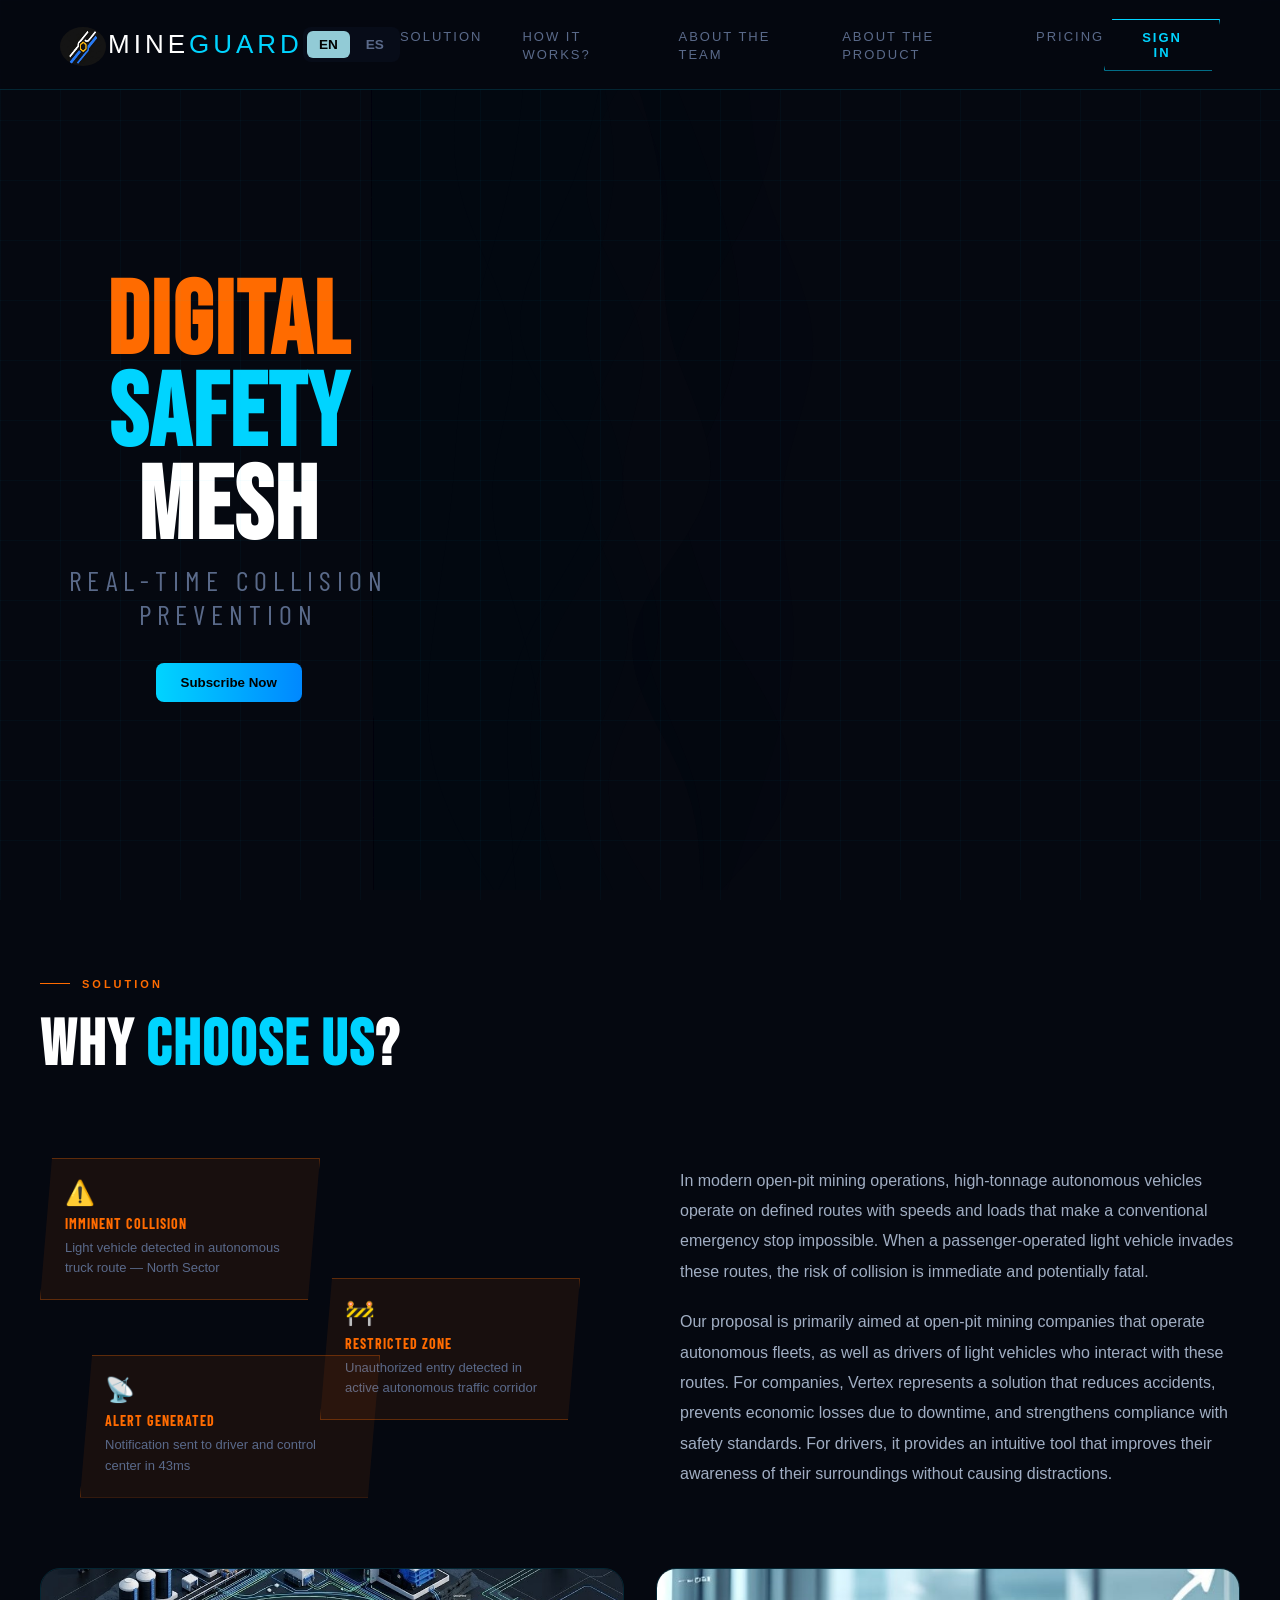
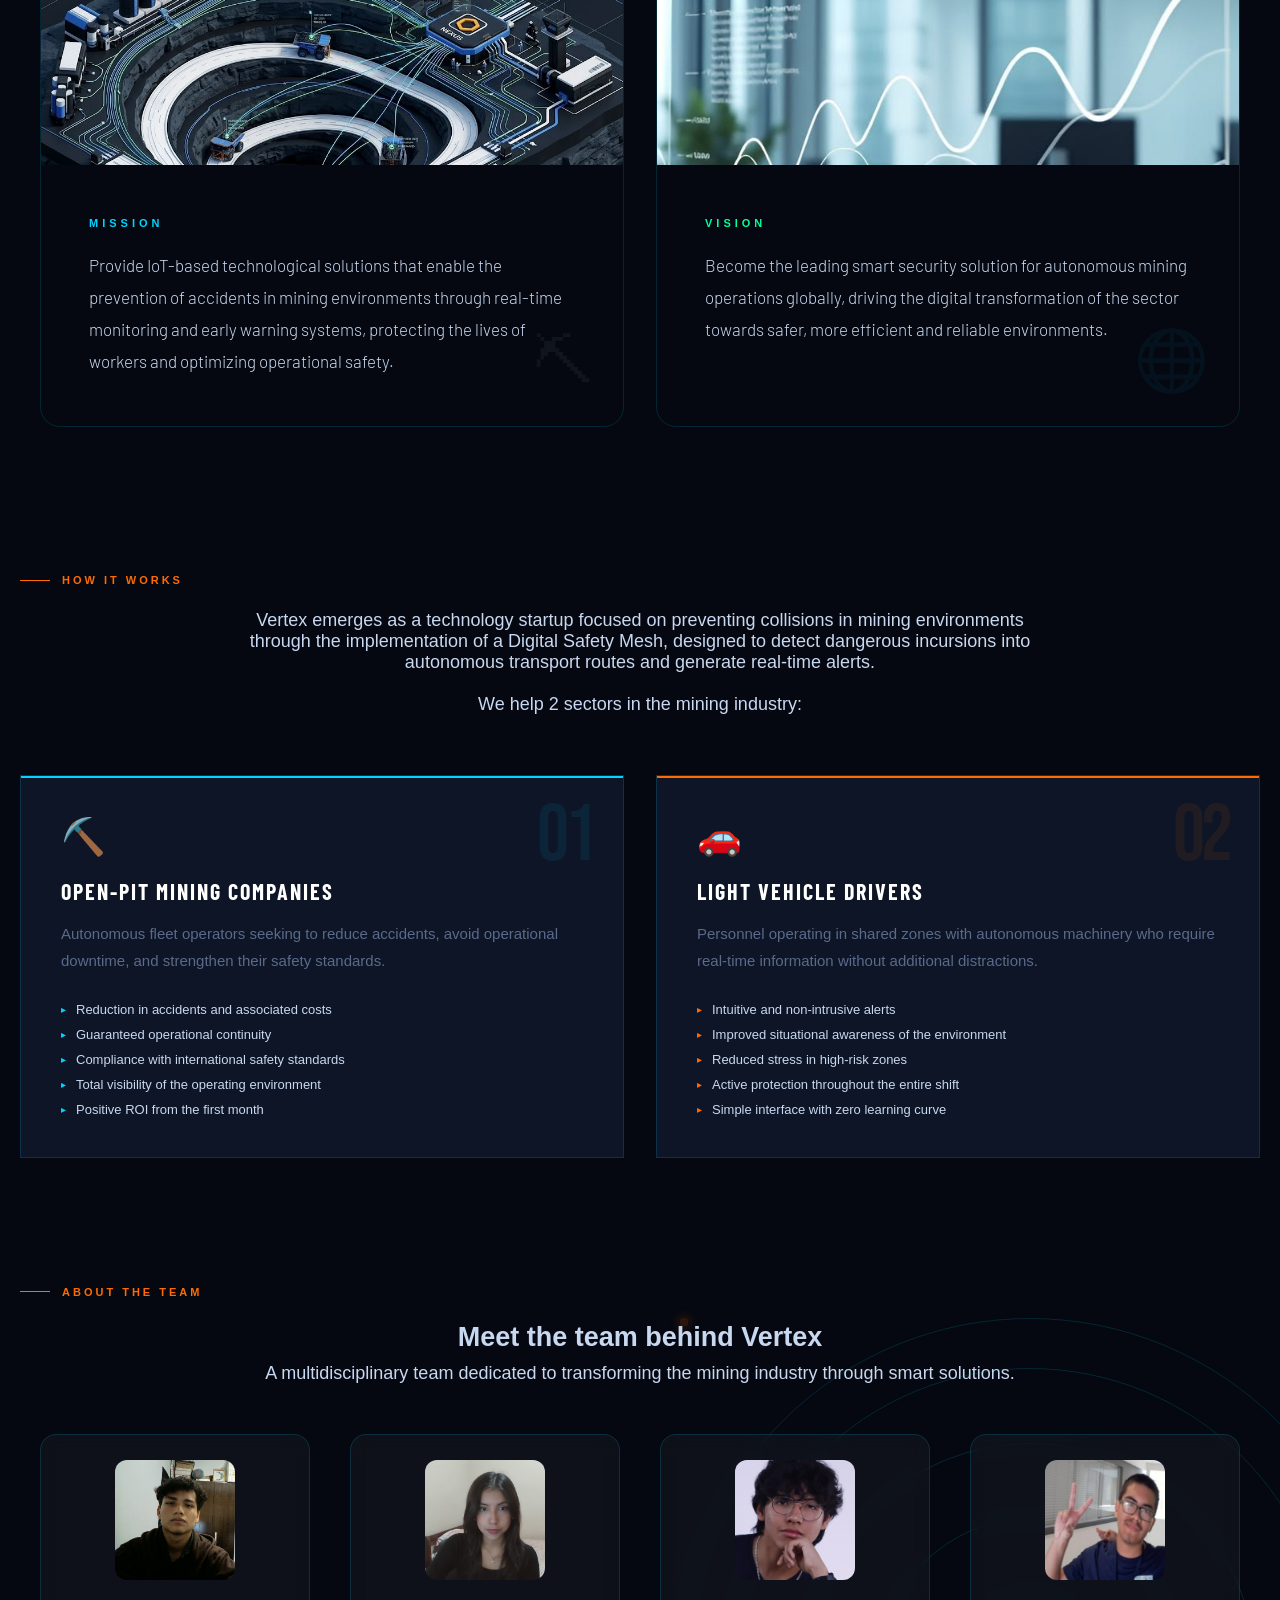
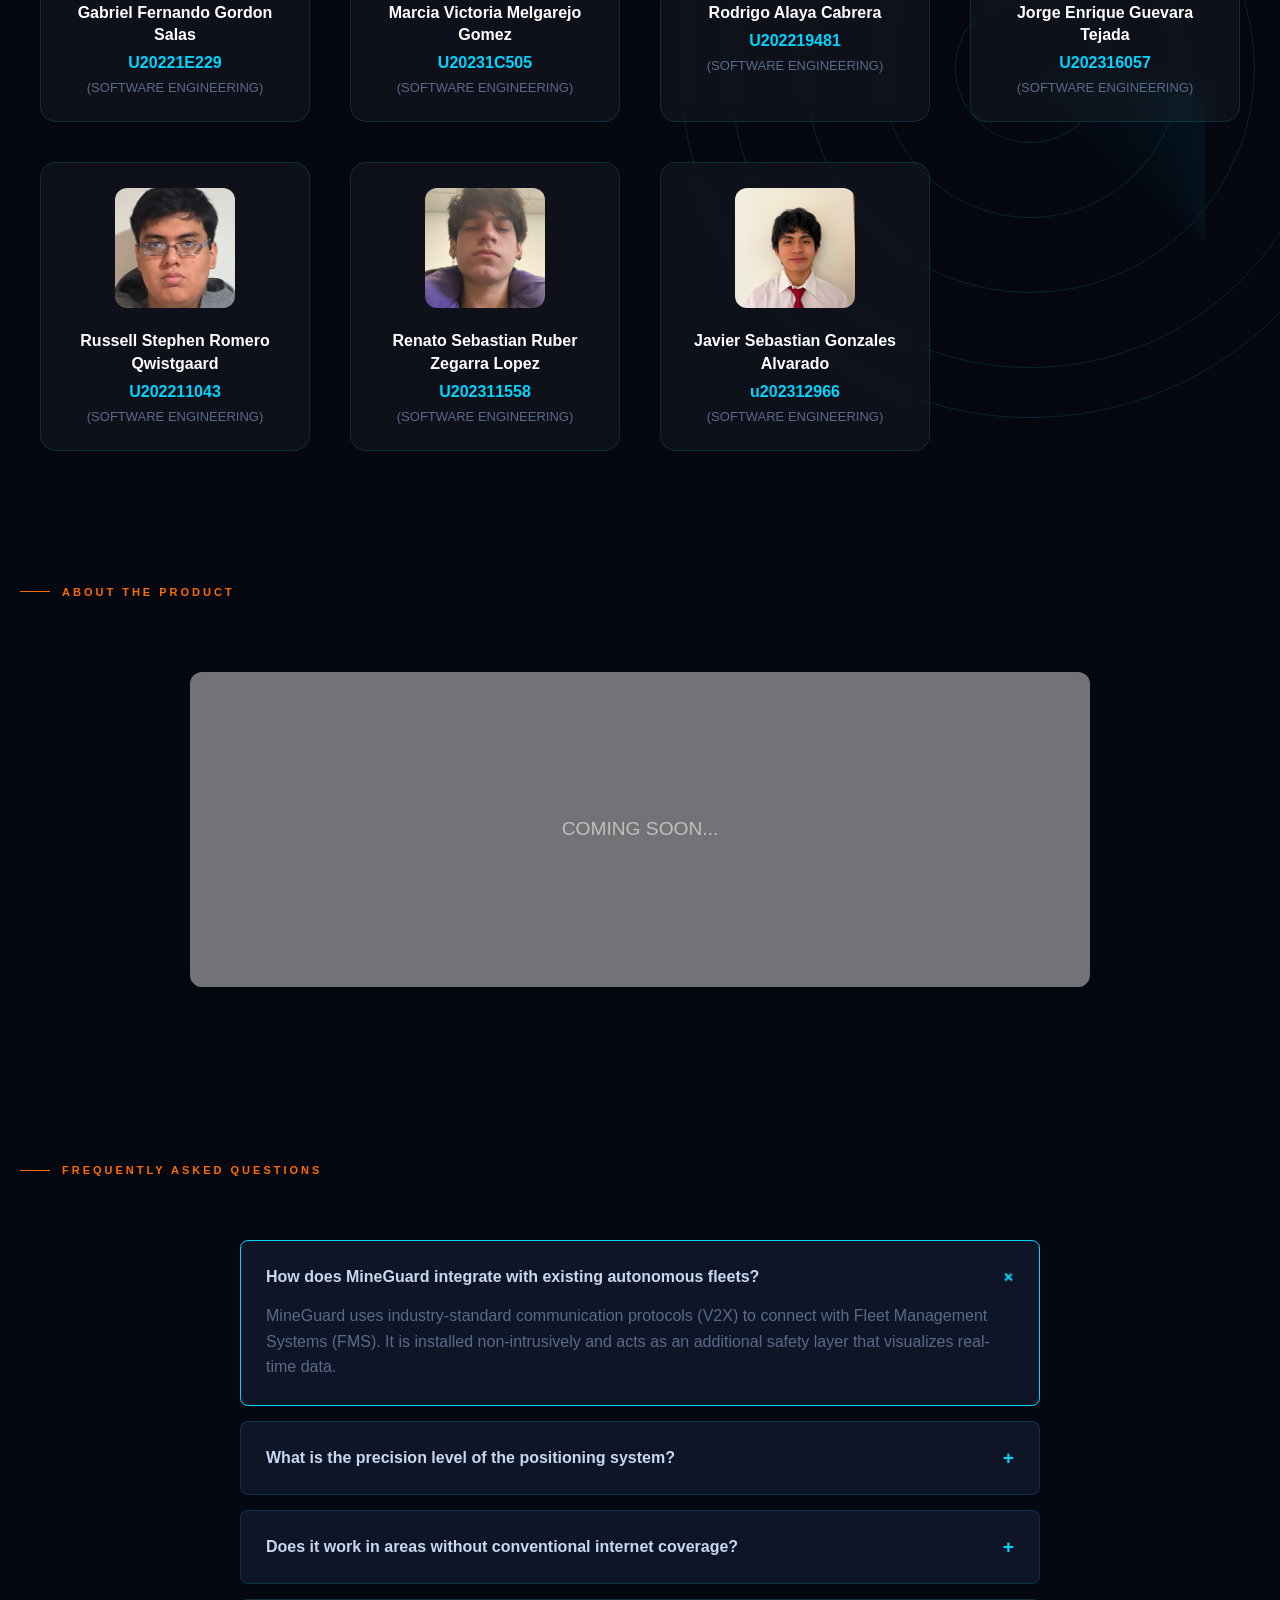
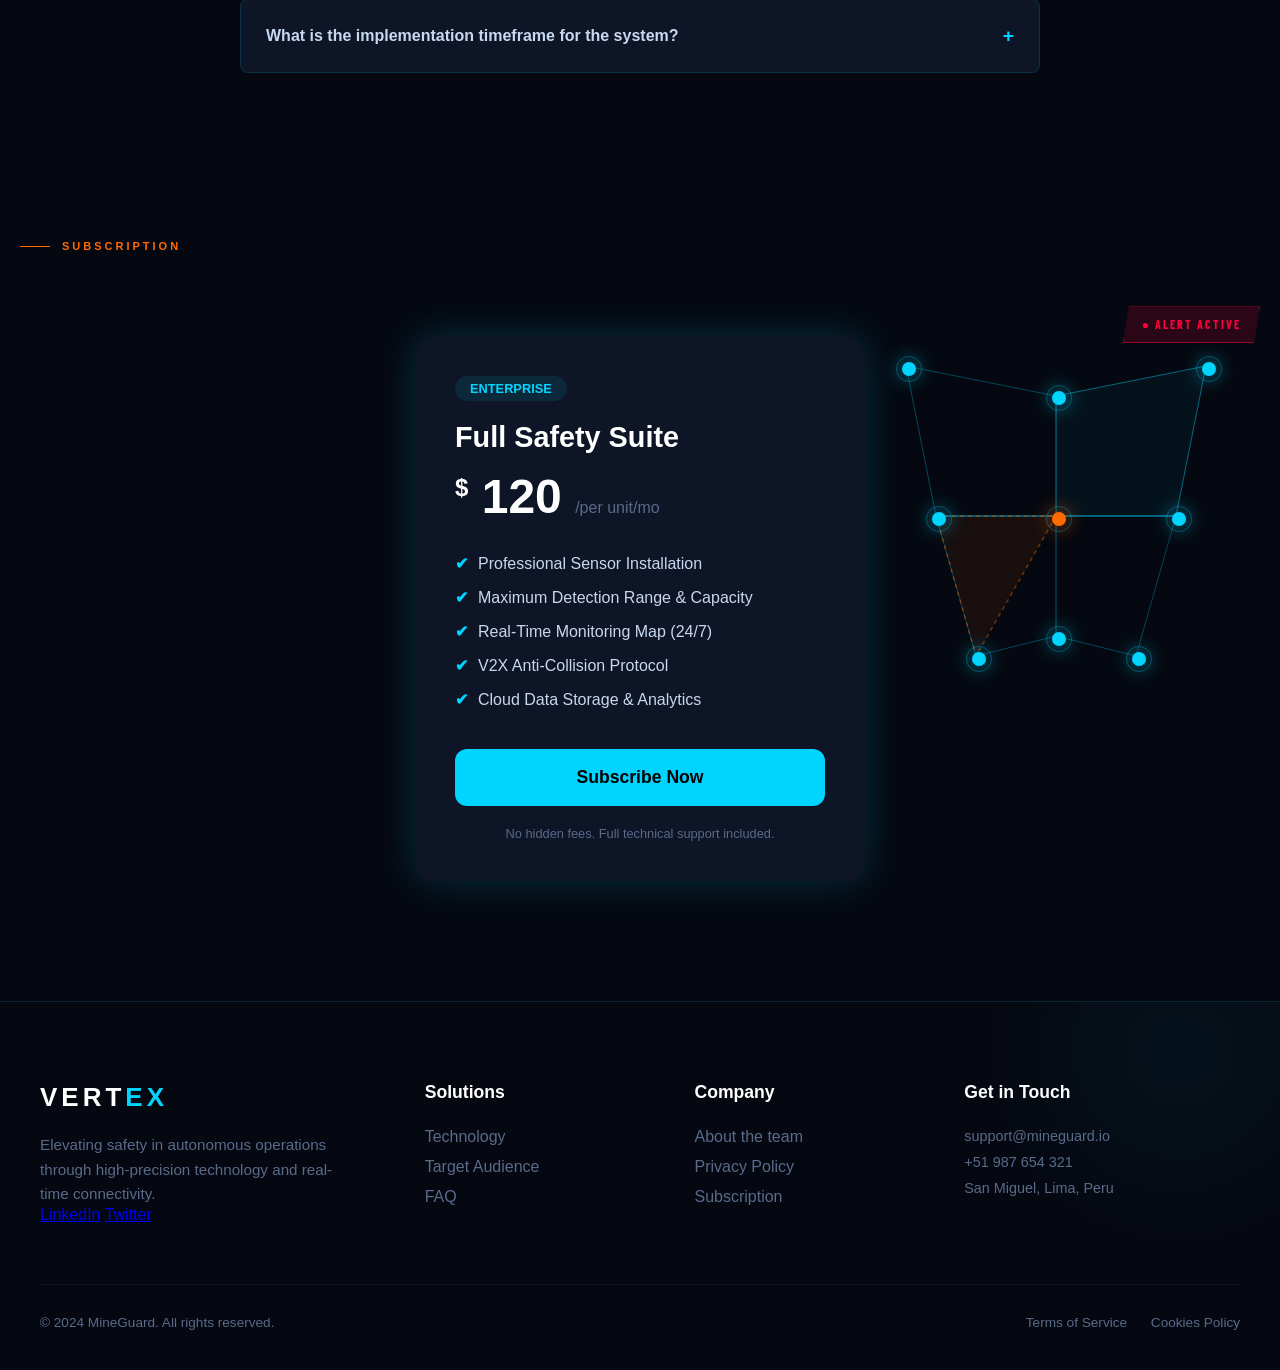
==== index.html @ b5f004c8 "Merge pull request #10 from 1ASI0572-2610-6779-Vertex/feat/responsive Feat/responsive" ====
<!DOCTYPE html>
<html lang="en">
    <head>
        <meta charset="UTF-8">
        <meta http-equiv="X-UA-Compatible" content="IE=edge">
        <meta name="viewport" content="width=device-width, initial-scale=1.0">
        <link rel="stylesheet" href="style.css">
        <link href="https://fonts.googleapis.com/css2?family=Bebas+Neue&family=Barlow:wght@300;400;500;600&family=Barlow+Condensed:wght@400;600;700&display=swap" rel="stylesheet">
        <title>Vertex </title>
        <link rel="icon" href="assets/JtLogoMG.jpeg">
        </head>
    <body>
              <!-- NAV -->
        <nav>
            <div class="nav-logo">
            <div class="logo-mark">
                <img src="assets/JtLogoMG.jpeg" alt="logo-vertex">
            </div>
            <span class="logo-text">MINE<span>GUARD</span></span>
            </div>
            <div class="language-toggle">
            <button data-language="en" class="lang-btn active">EN</button>
            <button data-language="es" class="lang-btn">ES</button>
            </div>
            <ul class="nav-links">
            <li><a href="#solution"        data-section="nav" data-value="solution">SOLUTION</a></li>
            <li><a href="#how-it-works"    data-section="nav" data-value="how-works">HOW IT WORKS?</a></li>
            <li><a href="#about-the-team"  data-section="nav" data-value="team">ABOUT THE TEAM</a></li>
            <li><a href="#about-the-product" data-section="nav" data-value="product">ABOUT THE PRODUCT</a></li>
            <li><a href="#subscription"    data-section="nav" data-value="pricing">Pricing</a></li>
            </ul>
            <button class="nav-cta" data-section="nav" data-value="signin">SIGN IN</button>
        </nav>
        </header>

        <section id="banner">
        <div class="txt-container">
            <h1 class="hero-title">
            <span class="accent2" data-section="banner" data-value="title-line1">DIGITAL</span>
            <span class="accent"  data-section="banner" data-value="title-line2">SAFETY</span><br>
            <span                 data-section="banner" data-value="title-line3">MESH</span><br>
            </h1>
            <p class="hero-subtitle" data-section="banner" data-value="subtitle">Real-time collision prevention</p>
            <button type="submit" class="subscribe-button" data-section="banner" data-value="cta">
            Subscribe Now
            </button>
        </div>
        <div class="svg-container">
            <svg xmlns="http://www.w3.org/2000/svg" width="197" height="389" viewBox="0 0 197 389" fill="none">
            <path d="M166.196 0.0867082C167.29 21.6105 168.384 43.1343 175.254 64.6408C182.124 86.1472 194.769 107.636 195.392 129.162C196.014 150.687 184.613 172.248 182.29 193.782C179.967 215.316 186.721 236.823 186.916 258.35C187.112 279.876 180.753 301.422 173.815 322.97C166.877 344.518 159.364 366.068 151.85 387.618L1.16558 388.071C1.10083 366.544 1.03608 345.017 0.971325 323.49C0.906574 301.963 0.841824 280.436 0.777073 258.91C0.712323 237.383 0.647572 215.856 0.582821 194.329C0.518071 172.802 0.45332 151.275 0.38857 129.748C0.323819 108.221 0.259068 86.6942 0.194318 65.1673C0.129567 43.6404 0.0648167 22.1135 6.61149e-05 0.586607L166.196 0.0867082Z" fill="#050810" fill-opacity="0.19"/>
            <path d="M181.707 0.0400586C180.683 21.5702 179.659 43.1004 170.822 64.6541C161.985 86.2078 145.335 107.785 137.777 129.335C130.219 150.885 131.752 172.407 135.755 193.922C139.759 215.437 146.235 236.945 158.109 258.436C169.983 279.928 187.253 301.403 184.895 322.937C182.536 344.471 160.544 366.064 138.554 387.658L1.16558 388.071C1.10082 366.544 1.03607 345.017 0.971324 323.49C0.906573 301.963 0.841822 280.436 0.777072 258.91C0.712321 237.383 0.647571 215.856 0.58282 194.329C0.51807 172.802 0.453319 151.275 0.388568 129.748C0.323818 108.221 0.259067 86.6943 0.194317 65.1673C0.129566 43.6404 0.0648155 22.1135 6.49248e-05 0.586614L181.707 0.0400586Z" fill="#050810" fill-opacity="0.19"/>
            <path d="M128.525 0.200024C137.339 21.7006 146.153 43.2012 153.094 64.7074C160.036 86.2137 165.107 107.726 162.152 129.261C159.198 150.797 148.224 172.358 137.971 193.916C127.719 215.473 118.193 237.029 120.438 258.55C122.683 280.07 136.703 301.555 142.792 323.064C148.88 344.572 147.041 366.105 145.202 387.638L1.16558 388.071C1.10083 366.544 1.03608 345.017 0.971327 323.49C0.906576 301.963 0.841826 280.436 0.777075 258.91C0.712325 237.383 0.647574 215.856 0.582823 194.329C0.518073 172.802 0.453322 151.275 0.388572 129.748C0.323821 108.221 0.25907 86.6942 0.19432 65.1673C0.129569 43.6404 0.0648187 22.1135 6.81491e-05 0.586612L128.525 0.200024Z" fill="#050810" fill-opacity="0.19"/>
            <path d="M113.013 0.246675C119.916 21.753 126.822 43.2593 128.719 64.7807C130.616 86.3021 127.509 107.839 133.345 129.348C139.181 150.858 153.959 172.34 149.051 193.882C144.143 215.424 119.546 237.025 116.006 258.563C112.466 280.101 129.984 301.575 138.36 323.077C146.736 344.579 145.969 366.108 145.202 387.638L1.16558 388.071C1.10083 366.544 1.03608 345.017 0.971327 323.49C0.906576 301.963 0.841825 280.436 0.777075 258.91C0.712324 237.383 0.647574 215.856 0.582823 194.329C0.518073 172.802 0.453322 151.275 0.388571 129.748C0.323821 108.221 0.25907 86.6942 0.19432 65.1673C0.129569 43.6404 0.0648185 22.1135 6.7889e-05 0.586606L113.013 0.246675Z" fill="#050810" />
            <path d="M119.661 0.22668C106.208 21.7942 92.7536 43.3618 95.4798 64.8807C98.2061 86.3996 117.111 107.87 120.049 129.388C122.988 150.906 109.962 172.473 111.38 193.996C112.798 215.518 128.665 236.998 127.086 258.53C125.506 280.061 106.485 301.646 105.121 323.177C103.756 344.708 120.047 366.186 136.338 387.664L1.16553 388.071C1.10078 366.544 1.03603 345.017 0.97128 323.49C0.906529 301.963 0.841778 280.436 0.777028 258.91C0.712277 237.383 0.647527 215.856 0.582776 194.329C0.518026 172.802 0.453275 151.275 0.388524 129.748C0.323774 108.221 0.259023 86.6942 0.194273 65.1673C0.129522 43.6404 0.0647714 22.1135 2.08675e-05 0.586607L119.661 0.22668Z" fill="#050810" fill-opacity="0.19"/>
            <path d="M104.149 0.273338C116.959 21.7619 129.769 43.2505 130.935 64.7741C132.101 86.2977 121.619 107.856 111.186 129.415C100.752 150.973 90.3615 172.532 93.6524 194.049C96.9434 215.566 113.911 237.042 113.79 258.57C113.669 280.097 96.4542 301.676 94.041 323.21C91.6277 344.745 104.011 366.235 116.395 387.724L1.16558 388.071C1.10083 366.544 1.03608 345.017 0.971331 323.49C0.906581 301.963 0.84183 280.436 0.77708 258.91C0.712329 237.383 0.647578 215.856 0.582828 194.329C0.518077 172.802 0.453327 151.275 0.388576 129.748C0.323826 108.221 0.259075 86.6942 0.194324 65.1673C0.129574 43.6404 0.0648232 22.1135 7.26077e-05 0.586607L104.149 0.273338Z" fill="#050810" fill-opacity="0.19"/>
            <path d="M99.7175 0.286674C104.543 21.7993 109.368 43.3119 106.56 64.8474C103.751 86.383 93.3101 107.941 95.6741 129.461C98.0382 150.981 113.212 172.463 111.38 193.996C109.548 215.528 90.7154 237.112 80.551 258.67C70.3867 280.227 68.8955 301.759 71.8815 323.277C74.8675 344.795 82.3354 366.3 89.8033 387.804L1.1656 388.071C1.10085 366.544 1.0361 345.017 0.971347 323.49C0.906596 301.963 0.841846 280.436 0.777095 258.91C0.712345 237.383 0.647594 215.856 0.582843 194.329C0.518093 172.802 0.453342 151.275 0.388592 129.748C0.323841 108.221 0.259091 86.6942 0.19434 65.1673C0.129589 43.6404 0.0648388 22.1135 8.82065e-05 0.586613L99.7175 0.286674Z" fill="#050810" fill-opacity="0.19"/>
            <path d="M104.149 0.273338C100.135 21.8125 96.1204 43.3517 86.6161 64.9074C77.1118 86.4631 62.1201 108.035 66.8669 129.548C71.6137 151.061 96.0991 172.514 98.0843 194.036C100.07 215.557 79.5547 237.145 69.4713 258.703C59.388 280.26 59.7363 301.786 60.8018 323.31C61.8673 344.834 63.6476 366.356 65.428 387.878L1.16559 388.071C1.10084 366.544 1.03609 345.017 0.971341 323.49C0.90659 301.963 0.84184 280.436 0.777089 258.91C0.712338 237.383 0.647588 215.856 0.582837 194.329C0.518087 172.802 0.453336 151.275 0.388586 129.748C0.323835 108.221 0.259084 86.6942 0.194334 65.1673C0.129583 43.6404 0.0648326 22.1135 8.20413e-05 0.586608L104.149 0.273338Z" fill="#050810" fill-opacity="0.19"/>
            <path d="M39.887 0.466633C37.0901 22.0021 34.2955 43.5377 40.0812 65.0474C45.8669 86.5571 60.2376 108.041 62.4349 129.561C64.6322 151.082 54.6609 172.639 53.7654 194.169C52.8699 215.699 61.0503 237.201 67.2553 258.71C73.4604 280.218 77.6854 301.732 74.0974 323.27C70.5094 344.808 59.1037 366.37 47.7003 387.931L1.16553 388.071C1.10078 366.544 1.03602 345.017 0.971274 323.49C0.906524 301.963 0.841773 280.436 0.777023 258.91C0.712272 237.383 0.647521 215.856 0.582771 194.329C0.51802 172.802 0.45327 151.275 0.388519 129.748C0.323769 108.221 0.259018 86.6942 0.194267 65.1673C0.129517 43.6404 0.0647662 22.1135 1.5603e-05 0.586609L39.887 0.466633Z" fill="#050810" fill-opacity="0.19"/>
            <path d="M68.6943 0.37999C66.8791 21.9126 65.0663 43.4451 60.0248 64.9874C54.9834 86.5296 46.7157 108.082 42.4915 129.621C38.2673 151.161 38.0914 172.689 36.0379 194.222C33.9844 215.755 30.0581 237.294 27.3684 258.83C24.6787 280.365 23.228 301.896 29.7786 323.404C36.3292 344.911 50.8786 366.394 65.428 387.878L1.1656 388.071C1.10085 366.544 1.0361 345.017 0.971349 323.49C0.906598 301.963 0.841847 280.436 0.777097 258.91C0.712346 237.383 0.647596 215.856 0.582845 194.329C0.518095 172.802 0.453344 151.275 0.388593 129.748C0.323843 108.221 0.259092 86.6943 0.194342 65.1673C0.129591 43.6404 0.0648404 22.1135 8.98664e-05 0.586614L68.6943 0.37999Z" fill="#050810" fill-opacity="0.19"/>
            </svg>
        </div>
        <div class="video-container">
            <video autoplay muted loop>
            <source src="assets/truck.mp4" type="video/mp4">
            Your browser does not support the video tag.
            </video>
        </div>
        </section>
              <section id="solution">

                  <div class="section-tag" data-section="solution" data-value="tag">Solution</div>
                  <h2 class="section-title" data-section="solution" data-value="heading">WHY <span class="accent">CHOOSE US</span>?</h2>

                  <div class="problem-grid">
                      <div class="problem-visual fade-up">
                          <div class="warning-box">
                              <div class="warning-icon">⚠️</div>
                              <div class="warning-title" data-section="solution" data-value="warning1-title">Imminent Collision</div>
                              <div class="warning-text"  data-section="solution" data-value="warning1-text">Light vehicle detected in autonomous truck route — North Sector</div>
                          </div>
                          <div class="warning-box">
                              <div class="warning-icon">🚧</div>
                              <div class="warning-title" data-section="solution" data-value="warning2-title">Restricted Zone</div>
                              <div class="warning-text"  data-section="solution" data-value="warning2-text">Unauthorized entry detected in active autonomous traffic corridor</div>
                          </div>
                          <div class="warning-box">
                              <div class="warning-icon">📡</div>
                              <div class="warning-title" data-section="solution" data-value="warning3-title">Alert Generated</div>
                              <div class="warning-text"  data-section="solution" data-value="warning3-text">Notification sent to driver and control center in 43ms</div>
                          </div>
                      </div>

                      <div class="problem-content fade-up">
                          <p data-section="solution" data-value="body1">In modern open-pit mining operations, high-tonnage autonomous vehicles operate on defined routes with speeds and loads that make a conventional emergency stop impossible. When a passenger-operated light vehicle invades these routes, the risk of collision is immediate and potentially fatal.</p>
                          <p data-section="solution" data-value="body2">Our proposal is primarily aimed at open-pit mining companies that operate autonomous fleets, as well as drivers of light vehicles who interact with these routes. For companies, Vertex represents a solution that reduces accidents, prevents economic losses due to downtime, and strengthens compliance with safety standards. For drivers, it provides an intuitive tool that improves their awareness of their surroundings without causing distractions.</p>
                      </div>
                  </div>

                  <div class="mv-grid">
                      <div class="mv-card mission fade-up">
                          <div class="img-container">
                              <img src="assets/mission.jpeg" alt="mission">
                          </div>
                          <div class="mv-content">
                              <div class="mv-label" data-section="solution" data-value="mission-label">Mission</div>
                              <p class="mv-text"  data-section="solution" data-value="mission-text">Provide IoT-based technological solutions that enable the prevention of accidents in mining environments through real-time monitoring and early warning systems, protecting the lives of workers and optimizing operational safety.</p>
                              <div class="mv-icon">⛏</div>
                          </div>
                      </div>
                      <div class="mv-card vision fade-up">
                          <div class="img-container">
                              <img src="assets/vision.jpeg" alt="vision">
                          </div>
                          <div class="mv-content">
                              <div class="mv-label" data-section="solution" data-value="vision-label">Vision</div>
                              <p class="mv-text"  data-section="solution" data-value="vision-text">Become the leading smart security solution for autonomous mining operations globally, driving the digital transformation of the sector towards safer, more efficient and reliable environments.</p>
                              <div class="mv-icon">🌐</div>
                          </div>
                      </div>
                  </div>

              </section>
              <section id="how-it-works">
                <div class="section-tag" data-section="how-it-works" data-value="tag">How it works</div>

                <div class="txt-container">
                    <p data-section="how-it-works" data-value="body1">Vertex emerges as a technology startup focused on preventing collisions in mining environments through the implementation of a Digital Safety Mesh, designed to detect dangerous incursions into autonomous transport routes and generate real-time alerts.</p>
                    <p><br><span data-section="how-it-works" data-value="body2">We help 2 sectors in the mining industry:</span></p>
                </div>

                <div class="targets-grid">
                    <div class="target-card mining fade-up">
                    <div class="target-number" data-section="how-it-works" data-value="card1-number">01</div>
                    <div class="target-icon">⛏️</div>
                    <div class="target-title" data-section="how-it-works" data-value="card1-title">Open-Pit Mining Companies</div>
                    <p class="target-desc"    data-section="how-it-works" data-value="card1-desc">Autonomous fleet operators seeking to reduce accidents, avoid operational downtime, and strengthen their safety standards.</p>
                    <ul class="target-benefits">
                        <li data-section="how-it-works" data-value="card1-benefit1">Reduction in accidents and associated costs</li>
                        <li data-section="how-it-works" data-value="card1-benefit2">Guaranteed operational continuity</li>
                        <li data-section="how-it-works" data-value="card1-benefit3">Compliance with international safety standards</li>
                        <li data-section="how-it-works" data-value="card1-benefit4">Total visibility of the operating environment</li>
                        <li data-section="how-it-works" data-value="card1-benefit5">Positive ROI from the first month</li>
                    </ul>
                    </div>

                    <div class="target-card drivers fade-up">
                    <div class="target-number" data-section="how-it-works" data-value="card2-number">02</div>
                    <div class="target-icon">🚗</div>
                    <div class="target-title" data-section="how-it-works" data-value="card2-title">Light Vehicle Drivers</div>
                    <p class="target-desc"    data-section="how-it-works" data-value="card2-desc">Personnel operating in shared zones with autonomous machinery who require real-time information without additional distractions.</p>
                    <ul class="target-benefits">
                        <li data-section="how-it-works" data-value="card2-benefit1">Intuitive and non-intrusive alerts</li>
                        <li data-section="how-it-works" data-value="card2-benefit2">Improved situational awareness of the environment</li>
                        <li data-section="how-it-works" data-value="card2-benefit3">Reduced stress in high-risk zones</li>
                        <li data-section="how-it-works" data-value="card2-benefit4">Active protection throughout the entire shift</li>
                        <li data-section="how-it-works" data-value="card2-benefit5">Simple interface with zero learning curve</li>
                    </ul>
                    </div>
                </div>         
                </section>

        <section id="about-the-team">
            <div class="section-tag" data-section="team" data-value="tag">About the team</div>
            <div class="hero-bg">
                <div class="radar">
                    <div class="radar-circle"></div>
                    <div class="radar-circle"></div>
                    <div class="radar-circle"></div>
                    <div class="radar-circle"></div>
                    <div class="radar-circle"></div>
                    <div class="radar-sweep"></div>
                    <div class="radar-dot"></div>
                    <div class="radar-dot"></div>
                    <div class="radar-dot"></div>
                </div>
            </div>
            <div class="txt-container">
                <h1 data-section="team" data-value="heading">Meet the team behind Vertex</h1>
                <p  data-section="team" data-value="subheading">A multidisciplinary team dedicated to transforming the mining industry through smart solutions.</p>
            </div>
            <div class="team-container">
              <div class="team-card">
                <img src="assets/img/team/foto-gabriel.png" alt="Gabriel">
                <h3>Gabriel Fernando Gordon Salas</h3>
                <p>U20221E229</p>
                <span data-section="team" data-value="career">(SOFTWARE ENGINEERING)</span>
              </div>

              <div class="team-card">
                <img src="assets/img/team/FotoMelgarejo.png" alt="Marcia">
                <h3>Marcia Victoria Melgarejo Gomez</h3>
                <p>U20231C505</p>
                <span data-section="team" data-value="career">(SOFTWARE ENGINEERING)</span>
              </div>

              <div class="team-card">
                <img src="assets/img/team/fotoAlaya.JPG" alt="Rodrigo">
                <h3>Rodrigo Alaya Cabrera</h3>
                <p>U202219481</p>
                <span data-section="team" data-value="career">(SOFTWARE ENGINEERING)</span>
              </div>

              <div class="team-card">
                <img src="assets/img/team/foto_guevara.png" alt="Jorge">
                <h3>Jorge Enrique Guevara Tejada</h3>
                <p>U202316057</p>
                <span data-section="team" data-value="career">(SOFTWARE ENGINEERING)</span>
              </div>

              <div class="team-card">
                <img src="assets/img/team/FotoRomero.png" alt="Russell">
                <h3>Russell Stephen Romero Qwistgaard</h3>
                <p>U202211043</p>
                <span data-section="team" data-value="career">(SOFTWARE ENGINEERING)</span>
              </div>

              <div class="team-card">
                <img src="assets/img/team/renato_zegarra.png" alt="Renato">
                <h3>Renato Sebastian Ruber Zegarra Lopez</h3>
                <p>U202311558</p>
                <span data-section="team" data-value="career">(SOFTWARE ENGINEERING)</span>
              </div>

              <div class="team-card">
                <img src="assets/img/team/fotoGonzales.jpeg" alt="Javier">
                <h3>Javier Sebastian Gonzales Alvarado</h3>
                <p>u202312966</p>
                <span data-section="team" data-value="career">(SOFTWARE ENGINEERING)</span>
              </div>

            </div>
        </section>

        <section id="about-the-product">
            <div class="section-tag" data-section="product" data-value="tag">About the product</div>
            <div class="video-container">
                <div class="video-placeholder">
                    <p data-section="product" data-value="placeholder">COMING SOON...</p>
                </div>
            </div>
        </section>
<section id="faq">
      <div class="section-tag" data-section="faq" data-value="tag">Frequently Asked Questions</div>
      <div class="faq-container">
        <details class="faq-item" open>
          <summary class="faq-question">
            <span data-section="faq" data-value="q1">How does MineGuard integrate with existing autonomous fleets?</span>
            <span class="faq-icon">+</span>
          </summary>
          <div class="faq-answer">
            <p data-section="faq" data-value="a1">MineGuard uses industry-standard communication protocols (V2X) to connect with Fleet Management Systems (FMS). It is installed non-intrusively and acts as an additional safety layer that visualizes real-time data.</p>
          </div>
        </details>

        <details class="faq-item">
          <summary class="faq-question">
            <span data-section="faq" data-value="q2">What is the precision level of the positioning system?</span>
            <span class="faq-icon">+</span>
          </summary>
          <div class="faq-answer">
            <p data-section="faq" data-value="a2">We utilize high-precision GNSS technology with RTK corrections, allowing for centimeter-level accuracy. This is crucial for safe interaction between light vehicles and mining giants.</p>
          </div>
        </details>

        <details class="faq-item">
          <summary class="faq-question">
            <span data-section="faq" data-value="q3">Does it work in areas without conventional internet coverage?</span>
            <span class="faq-icon">+</span>
          </summary>
          <div class="faq-answer">
            <p data-section="faq" data-value="a3">Yes. MineGuard is designed to operate on private LTE/5G mining networks and can work in local mode (Mesh Network) to ensure that critical proximity alerts are issued even without a central server connection.</p>
          </div>
        </details>

        <details class="faq-item">
          <summary class="faq-question">
            <span data-section="faq" data-value="q4">What is the implementation timeframe for the system?</span>
            <span class="faq-icon">+</span>
          </summary>
          <div class="faq-answer">
            <p data-section="faq" data-value="a4">A standard implementation for a fleet of 20 light vehicles takes approximately 2 weeks, including digital environment calibration and personnel training.</p>
          </div>
        </details>
      </div>
    </section>

        <section id="subscription">
      <div class="section-tag" data-section="subscription" data-value="tag">Subscription</div>
      
      <div>
        <div class="mesh-visual fade-up">
          <div class="alert-badge" data-section="subscription" data-value="alert">
            ● Alert active
          </div>
          <div class="mesh-container">
            <svg class="mesh-svg" viewBox="0 0 400 400">
              <line x1="50" y1="50" x2="200" y2="80" stroke="rgba(0,212,255,0.3)" stroke-width="1"/>
              <line x1="200" y1="80" x2="350" y2="50" stroke="rgba(0,212,255,0.3)" stroke-width="1"/>
              <line x1="50" y1="50" x2="80" y2="200" stroke="rgba(0,212,255,0.3)" stroke-width="1"/>
              <line x1="80" y1="200" x2="200" y2="200" stroke="rgba(0,212,255,0.5)" stroke-width="1.5"/>
              <line x1="200" y1="200" x2="320" y2="200" stroke="rgba(0,212,255,0.5)" stroke-width="1.5"/>
              <line x1="320" y1="200" x2="350" y2="50" stroke="rgba(0,212,255,0.3)" stroke-width="1"/>
              <line x1="200" y1="80" x2="200" y2="200" stroke="rgba(0,212,255,0.4)" stroke-width="1"/>
              <line x1="80" y1="200" x2="120" y2="340" stroke="rgba(0,212,255,0.3)" stroke-width="1"/>
              <line x1="120" y1="340" x2="200" y2="320" stroke="rgba(0,212,255,0.3)" stroke-width="1"/>
              <line x1="200" y1="320" x2="280" y2="340" stroke="rgba(0,212,255,0.3)" stroke-width="1"/>
              <line x1="280" y1="340" x2="320" y2="200" stroke="rgba(0,212,255,0.3)" stroke-width="1"/>
              <line x1="200" y1="200" x2="200" y2="320" stroke="rgba(0,212,255,0.4)" stroke-width="1"/>
              <polygon points="200,80 350,50 320,200 200,200" fill="rgba(0,212,255,0.05)" stroke="rgba(0,212,255,0.2)" stroke-width="1"/>
              <polygon points="80,200 200,200 120,340" fill="rgba(255,107,0,0.08)" stroke="rgba(255,107,0,0.4)" stroke-width="1.5" stroke-dasharray="4,4"/>
            </svg>
            <div class="mesh-node" style="top:46px;left:46px"></div>
            <div class="mesh-node" style="top:75px;left:196px"></div>
            <div class="mesh-node" style="top:46px;left:346px"></div>
            <div class="mesh-node" style="top:196px;left:76px"></div>
            <div class="mesh-node" style="top:196px;left:196px;background:var(--accent2);box-shadow:0 0 20px var(--accent2)"></div>
            <div class="mesh-node" style="top:196px;left:316px"></div>
            <div class="mesh-node" style="top:336px;left:116px"></div>
            <div class="mesh-node" style="top:316px;left:196px"></div>
            <div class="mesh-node" style="top:336px;left:276px"></div>
          </div>
        </div>
      </div>

      <div class="pricing-container">
        <div class="pricing-card premium fade-up">
          <div class="card-header">
            <div class="plan-tag"  data-section="subscription" data-value="plan-tag">Enterprise</div>
            <h3 class="plan-name" data-section="subscription" data-value="plan-name">Full Safety Suite</h3>
            <div class="plan-price">
              <span class="currency" data-section="subscription" data-value="currency">$</span>
              <span class="amount"   data-section="subscription" data-value="amount">120</span>
              <span class="period"   data-section="subscription" data-value="period">/per unit/mo</span>
            </div>
          </div>

          <ul class="plan-features">
            <li><span class="feature-icon">✔</span> <span data-section="subscription" data-value="feature1">Professional Sensor Installation</span></li>
            <li><span class="feature-icon">✔</span> <span data-section="subscription" data-value="feature2">Maximum Detection Range & Capacity</span></li>
            <li><span class="feature-icon">✔</span> <span data-section="subscription" data-value="feature3">Real-Time Monitoring Map (24/7)</span></li>
            <li><span class="feature-icon">✔</span> <span data-section="subscription" data-value="feature4">V2X Anti-Collision Protocol</span></li>
            <li><span class="feature-icon">✔</span> <span data-section="subscription" data-value="feature5">Cloud Data Storage & Analytics</span></li>
          </ul>

          <button class="subscribe-button-card" data-section="subscription" data-value="cta">
            Subscribe Now
          </button>
          
          <p class="card-footer" data-section="subscription" data-value="footer-note">No hidden fees. Full technical support included.</p>
        </div>
      </div>
    </section>
        <footer class="footer">
      <div class="footer-container">
        <div class="footer-grid">
          <div class="footer-col branding">
            <div class="footer-logo">
              <span class="logo-text">VERT<span class="accent">EX</span></span>
            </div>
            <p class="footer-tagline" data-section="footer" data-value="tagline">
              Elevating safety in autonomous operations through high-precision technology and real-time connectivity.
            </p>
            <div class="social-links">
              <a href="#" class="social-icon">LinkedIn</a>
              <a href="#" class="social-icon">Twitter</a>
            </div>
          </div>

          <div class="footer-col">
            <h4 class="footer-title" data-section="footer" data-value="col1-title">Solutions</h4>
            <ul class="footer-links">
              <li><a href="#solution"     data-section="footer" data-value="col1-link1">Technology</a></li>
              <li><a href="#how-it-works" data-section="footer" data-value="col1-link2">Target Audience</a></li>
              <li><a href="#faq"          data-section="footer" data-value="col1-link3">FAQ</a></li>
            </ul>
          </div>

          <div class="footer-col">
            <h4 class="footer-title" data-section="footer" data-value="col2-title">Company</h4>
            <ul class="footer-links">
              <li><a href="#about-the-team" data-section="footer" data-value="col2-link1">About the team</a></li>
              <li><a href="terms.html"      data-section="footer" data-value="col2-link2">Privacy Policy</a></li>
              <li><a href="#subscription"   data-section="footer" data-value="col2-link3">Subscription</a></li>
            </ul>
          </div>

          <div class="footer-col">
            <h4 class="footer-title" data-section="footer" data-value="col3-title">Get in Touch</h4>
            <p class="contact-info">support@mineguard.io</p>
            <p class="contact-info">+51 987 654 321</p>
            <p class="contact-info">San Miguel, Lima, Peru</p>
          </div>
        </div>

        <div class="footer-bottom">
          <p data-section="footer" data-value="copyright">&copy; 2024 MineGuard. All rights reserved.</p>
          <div class="footer-legal">
            <a href="terms.html" data-section="footer" data-value="terms">Terms of Service</a>
            <a href="terms.html" data-section="footer" data-value="cookies">Cookies Policy</a>
          </div>
        </div>
      </div>
    </footer>
        <script type="text/javascript" src="main.js"></script>
    </body>
    
</html>
---- style.css ----
:root{
    --black: rgb(5, 8, 16);
    --dark: rgb(10, 15, 30);
    --darker: rgb(7, 12, 24);
    --panel: rgb(13, 21, 38);
    --accent: rgb(0, 212, 255);
    --accent2: rgb(255, 107, 0);
    --accent3: rgb(0, 255, 157);
    --text: rgb(200, 216, 240);
    --muted: rgb(90, 106, 138);
    --border: rgba(0,212,255,0.15);
    --glow: 0 0 40px rgba(0,212,255,0.2);
}

* { margin: 0; padding: 0; box-sizing: border-box; }

html { scroll-behavior: smooth; }

body {
    background: var(--black);
    color: var(--text);
    font-family: sans-serif;
    font-weight: 300;
    overflow-x: hidden;
}

/* GRID OVERLAY */
body::before {
    content: ' ';
    position: fixed;
    inset: 0;
    background-image:
        linear-gradient(rgba(0,212,255,0.03) 1px, transparent 1px),
        linear-gradient(90deg, rgba(0,212,255,0.03) 1px, transparent 1px);
    background-size: 60px 60px;
    pointer-events: none;
    z-index: 0;
}

/* SCROLLBAR */
::-webkit-scrollbar { width: 4px; }
::-webkit-scrollbar-track { background: var(--black); }
::-webkit-scrollbar-thumb { background: #33313185; border-radius: 2px; }

/* LATENCY TICKER */
.ticker {
    background: rgba(0,212,255,0.05);
    border-bottom: 1px solid var(--border);
    padding: 10px 0;
    overflow: hidden;
    position: relative;
    top: 76px;
}

.ticker-inner {
    display: flex;
    gap: 60px;
    animation: ticker 20s linear infinite;
    white-space: nowrap;
}

.ticker-item {
    font-family: sans-serif;
    font-size: 12px;
    font-weight: 600;
    letter-spacing: 3px;
    text-transform: uppercase;
    color: var(--muted);
    display: flex;
    align-items: center;
    gap: 12px;
}

.ticker-item .dot {
    width: 5px; height: 5px;
    border-radius: 50%;
    background: var(--accent3);
}

@keyframes ticker {
    0% { transform: translateX(0); }
    100% { transform: translateX(-50%); }
}

/* NAV */
nav {
    position: fixed;
    top: 0px; left: 0; right: 0;
    z-index: 100;
    height: 90px;
    display: flex;
    align-items: center;
    justify-content: space-between;
    padding: 20px 60px;
    background: rgba(5,8,16,0.85);
    backdrop-filter: blur(20px);
    border-bottom: 1px solid var(--border);
}

.nav-logo {
    display: flex;
    align-items: center;
    gap: 12px;

    img{
        width: 46px; height: 39px;
        border-radius: 50%;
    }
}

.logo-mark {
    width: 36px; height: 36px;
    position: relative;
}

.logo-mark svg { width: 100%; height: 100%; }

.logo-text {
    font-family: sans-serif;
    font-size: 26px;
    letter-spacing: 4px;
    color: rgb(255, 255, 255);
}

.logo-text span { color: var(--accent); }

.nav-links {
    display: flex;
    gap: 40px;
    list-style: none;
}

.nav-links a {
    text-decoration: none;
    color: var(--muted);
    font-size: 13px;
    font-weight: 500;
    letter-spacing: 2px;
    text-transform: uppercase;
    transition: color 0.3s;
}

.nav-links a:hover { color: var(--accent); }

.nav-cta {
    background: transparent;
    border: 1px solid var(--accent);
    color: var(--accent);
    padding: 10px 28px;
    font-family: sans-serif;
    font-size: 13px;
    font-weight: 600;
    letter-spacing: 2px;
    text-transform: uppercase;
    cursor: pointer;
    transition: all 0.3s;
    clip-path: polygon(8px 0%, 100% 0%, calc(100% - 8px) 100%, 0% 100%);
}

.nav-cta:hover {
    background: var(--accent);
    color: var(--black);
    box-shadow: var(--glow);
}

.language-toggle {
  display: flex;
  background: var(--darker);
  padding: 4px;
  border-radius: 8px;
  width: fit-content;
  gap: 4px;
}

.lang-btn {
  background: transparent;
  border: none;
  color: var(--muted);
  padding: 6px 12px;
  font-size: 0.85rem;
  font-weight: 700;
  cursor: pointer;
  border-radius: 6px;
  transition: all 0.3s ease;
  font-family: inherit;
}

.lang-btn:hover {
  color: #fff;
}

.lang-btn.active {
  background: rgb(146, 203, 214); 
  color: #000;
}













/* BANNER */
#banner {
    display: flex;
    align-items: center;
    justify-content: space-between;
    gap: 40px;
    margin-top: 90px;
    height: calc(100vh - 100px);
    z-index: -1000;
    overflow: hidden;
    position: relative;
    
    .video-container {
        width: 70%;
        height: 100%;
        overflow: hidden;
        position: relative;

        video {
            width: 100%;
            height: 100%;
            object-fit: cover;
            position: fixed;
        }
    }

    .svg-container {
        display: flex;
        height: 100%;
        align-items: center;
        justify-content: center;
        position: absolute;
        top: 0; left:29%;
        z-index: 1000;

        svg{
            width: 100%;
            height: 110%;
        }
    }

    .txt-container{
        padding: 40px;
        width: 40%;
        z-index: 100000;
    }
}



.hero-title {
    font-family: 'Bebas Neue', sans-serif;
    font-size: clamp(60px, 8vw, 110px);
    line-height: 0.9;
    letter-spacing: 2px;
    color: #fff;
    margin-bottom: 8px;
    animation: fadeSlideUp 0.8s ease 0.2s both;
}

.hero-title .accent { color: var(--accent); }
.hero-title .accent2 { color: var(--accent2); }

.hero-subtitle {
    font-family: 'Barlow Condensed', sans-serif;
    font-size: clamp(18px, 2.5vw, 28px);
    font-weight: 400;
    letter-spacing: 6px;
    text-transform: uppercase;
    color: var(--muted);
    margin-bottom: 32px;
    animation: fadeSlideUp 0.8s ease 0.3s both;
}

.subscribe-button {
  background: linear-gradient(90deg, var(--accent), #0088ff);
  color: #000;
  border: none;
  padding: 12px 25px;
  border-radius: 8px;
  font-weight: 700;
  cursor: pointer;
  transition: all 0.3s ease;
  white-space: nowrap;
  z-index: 1000000;
}

.subscribe-button:hover {
  transform: translateY(-2px);
  box-shadow: 0 5px 15px rgba(0, 212, 255, 0.4);
}

#solution{
    width: 100vw;
    padding: 80px 40px;
    background-color: var(--black);
}


.section-tag {
    display: inline-flex;
    align-items: center;
    gap: 12px;
    font-size: 11px;
    font-weight: 600;
    letter-spacing: 3px;
    text-transform: uppercase;
    color: var(--accent2);
    margin-bottom: 24px;
}

.section-tag::before {
    content: '';
    width: 30px; height: 1px;
    background: var(--accent2);
}

.section-title {
    font-family: 'Bebas Neue', sans-serif;
    font-size: clamp(40px, 5vw, 72px);
    line-height: 1;
    color: #fff;
    letter-spacing: 2px;
    margin-bottom: 24px;
}

.section-title .accent { color: var(--accent); }

.problem-grid {
    display: grid;
    grid-template-columns: 1fr 1fr;
    gap: 80px;
    align-items: center;
    margin-top: 60px;
}

.problem-visual {
    position: relative;
    height: 400px;
}

.warning-box {
    position: absolute;
    background: rgba(255,107,0,0.08);
    border: 1px solid rgba(255,107,0,0.3);
    padding: 20px 24px;
    clip-path: polygon(12px 0%, 100% 0%, calc(100% - 12px) 100%, 0% 100%);
}

.warning-box:nth-child(1) {
    top: 20px; left: 0;
    width: 280px;
    animation: floatY 3s ease-in-out infinite;
}

.warning-box:nth-child(2) {
    top: 140px; right: 20px;
    width: 260px;
    animation: floatY 3s ease-in-out infinite 1s;
}

.warning-box:nth-child(3) {
    bottom: 40px; left: 40px;
    width: 300px;
    animation: floatY 3s ease-in-out infinite 2s;
}

@keyframes floatY {
    0%, 100% { transform: translateY(0); }
    50% { transform: translateY(-10px); }
}

.warning-icon {
    font-size: 24px;
    margin-bottom: 8px;
}

.warning-title {
    font-family: 'Barlow Condensed', sans-serif;
    font-size: 14px;
    font-weight: 700;
    letter-spacing: 1px;
    text-transform: uppercase;
    color: var(--accent2);
    margin-bottom: 6px;
}

.warning-text {
    font-size: 13px;
    color: var(--muted);
    line-height: 1.6;
}

.problem-content p {
    font-size: 16px;
    line-height: 1.9;
    color: var(--text);
    opacity: 0.8;
    margin-bottom: 20px;
}

.mv-grid {
    display: grid;
    grid-template-columns: 1fr 1fr;
    gap: 32px;
    margin-top: 30px;
}

.mv-card {
    padding: 48px;
    border-radius: 20px;
    position: relative;
    border: 1px solid var(--border);
    overflow: hidden;

    .img-container{
        position: relative;
        top: -28%;
        left: -10%;
        width: 120%;
        height: 200px;
        overflow: hidden;

        img{
            position: absolute;
            top: -30%;
            width: 100%;
            height: auto;
            border-radius: 12px;
        }
    }

}

.mv-content {
    margin-top: -100px;
}

.mv-label {
    font-size: 11px;
    font-weight: 600;
    letter-spacing: 4px;
    text-transform: uppercase;
    margin-bottom: 20px;
    top: -60%;
}

.mv-card.mission .mv-label { color: var(--accent); }
.mv-card.vision .mv-label { color: var(--accent3); }

.mv-text {
    font-family: 'Barlow', sans-serif;
    font-size: 17px;
    line-height: 1.9;
    color: var(--text);
    font-weight: 300;
}

.mv-icon {
    position: absolute;
    bottom: 30px;
    right: 30px;
    font-size: 60px;
    opacity: 0.06;
}





/*HOW IT WORKS*/

#how-it-works {
    padding: 60px 20px;
    width: 100vw;
    background: var(--black);
}

.txt-container{
    max-width: 800px;
    margin: 0 auto;
    text-align: center;
    font-size: large;
}

.targets-grid {
    display: grid;
    grid-template-columns: 1fr 1fr;
    gap: 32px;
    margin-top: 60px;
}

.target-card {
    background: var(--panel);
    border: 1px solid var(--border);
    padding: 40px;
    position: relative;
    overflow: hidden;
    transition: all 0.4s;
}

.target-card::before {
    content: '';
    position: absolute;
    top: 0; left: 0; right: 0;
    height: 2px;
}

.target-card.mining::before { background: var(--accent); }
.target-card.drivers::before { background: var(--accent2); }

.target-card:hover {
    transform: translateY(-6px);
    box-shadow: 0 20px 60px rgba(0,0,0,0.4);
}

.target-card.mining:hover { border-color: rgba(0,212,255,0.3); }
.target-card.drivers:hover { border-color: rgba(255,107,0,0.3); }

.target-number {
    font-family: 'Bebas Neue', sans-serif;
    font-size: 80px;
    line-height: 1;
    opacity: 0.08;
    position: absolute;
    top: 20px; right: 30px;
    letter-spacing: -4px;
}

.target-card.mining .target-number { color: var(--accent); }
.target-card.drivers .target-number { color: var(--accent2); }

.target-icon { font-size: 36px; margin-bottom: 20px; }

.target-title {
    font-family: 'Barlow Condensed', sans-serif;
    font-size: 22px;
    font-weight: 700;
    letter-spacing: 2px;
    text-transform: uppercase;
    color: #fff;
    margin-bottom: 16px;
}

.target-desc {
    font-size: 15px;
    line-height: 1.8;
    color: var(--muted);
    margin-bottom: 28px;
}

.target-benefits {
    list-style: none;
    display: flex;
    flex-direction: column;
    gap: 10px;
}

.target-benefits li {
    display: flex;
    align-items: center;
    gap: 10px;
    font-size: 13px;
    color: var(--text);
}

.target-benefits li::before {
    content: '▸';
    font-size: 10px;
}

.target-card.mining .target-benefits li::before { color: var(--accent); }
.target-card.drivers .target-benefits li::before { color: var(--accent2); }

#about-the-team {
    position: relative;
    padding: 60px 20px;
    width: 100vw;
    height: 100vh;
    background: var(--black);

    .txt-container{
        width: 100%;
        text-align: center;
        h1{
            margin-bottom: 10px;
        }
    }
}

.img-container {
  max-width: 900px;
  margin: 50px auto;
}

.img-placeholder {
  width: 100%;
  height:315px;
  padding-bottom: 30%; 
  background-color: #2e2c2c;
  position: relative;
  border-radius: 12px;
  box-shadow: 0 4px 10px rgba(0, 0, 0, 0.1);
}

.img-placeholder p {
  position: absolute;
  top: 50%;
  left: 50%;
  transform: translate(-50%, -50%);
  color: #c2bebe;
  font-size: 1.2rem;
  font-weight: 500;
}

.team-container{
    max-width: 1200px;
    margin: 50px auto;
    display: grid;
    grid-template-columns: repeat(auto-fit, minmax(220px, 1fr));
    gap: 40px;
    position: relative;
    z-index: 10;
    justify-content: center;
}

.team-card{
    background: rgba(255,255,255,0.04);
    border: 1px solid var(--border);
    border-radius: 16px;
    padding: 25px 20px;
    text-align: center;
    transition: all 0.3s ease;
    backdrop-filter: blur(10px);
}

.team-card:hover{
    transform: translateY(-8px);
    border-color: var(--accent);
    box-shadow: var(--glow);
}

.team-card img{
    width: 120px;
    height: 120px;
    object-fit: cover;
    border-radius: 12px;
    margin-bottom: 18px;
}

.team-card h3{
    font-size: 16px;
    color: white;
    margin-bottom: 8px;
    line-height: 1.4;
}

.team-card p{
    color: var(--accent);
    font-weight: 700;
    margin-bottom: 6px;
}

.team-card span{
    color: var(--muted);
    font-size: 13px;
}



/*RADAR*/

.radar {
    position: absolute;
    right: -100px;
    top: 50%;
    transform: translateY(-50%);
    width: 700px;
    height: 700px;
    opacity: 0.15;
}

.radar-circle {
    position: absolute;
    border-radius: 50%;
    border: 1px solid var(--accent);
    top: 50%; left: 50%;
    transform: translate(-50%, -50%);
}

.radar-circle:nth-child(1) { width: 150px; height: 150px; }
.radar-circle:nth-child(2) { width: 300px; height: 300px; }
.radar-circle:nth-child(3) { width: 450px; height: 450px; }
.radar-circle:nth-child(4) { width: 600px; height: 600px; }
.radar-circle:nth-child(5) { width: 700px; height: 700px; }

.radar-sweep {
    position: absolute;
    top: 50%; left: 50%;
    width: 350px; height: 350px;
    transform-origin: 0 0;
    animation: sweep 4s linear infinite;
    background: conic-gradient(from 0deg, transparent 300deg, rgba(0,212,255,0.4) 360deg);
    border-radius: 0 100% 100% 0 / 0 50% 50% 0;
}

@keyframes sweep {
    from { transform: rotate(0deg); }
    to { transform: rotate(360deg); }
}

.radar-dot {
    position: absolute;
    width: 8px; height: 8px;
    border-radius: 50%;
    background: var(--accent2);
    box-shadow: 0 0 12px var(--accent2);
    animation: blink 2s ease-in-out infinite;
}

.radar-dot:nth-child(1) { top: 30%; left: 45%; animation-delay: 0.5s; }
.radar-dot:nth-child(2) { top: 55%; left: 65%; animation-delay: 1.2s; }
.radar-dot:nth-child(3) { top: 70%; left: 35%; animation-delay: 0.8s; }

@keyframes blink {
    0%, 100% { opacity: 1; transform: scale(1); }
    50% { opacity: 0.3; transform: scale(0.5); }
}




/*ABOUT THE PRODUCT*/

#about-the-product {
    padding: 60px 20px;
    width: 100vw;
    background: var(--black);
}

.video-container {
  max-width: 900px;
  margin: 50px auto;
}

.video-placeholder {
  width: 100%;
  height:315px;
  padding-bottom: 30%; 
  background-color: #dddddd80;
  position: relative;
  border-radius: 12px;
  box-shadow: 0 4px 10px rgba(0, 0, 0, 0.1);
}

.video-placeholder p {
  position: absolute;
  top: 50%;
  left: 50%;
  transform: translate(-50%, -50%);
  color: #c2bebe;
  font-size: 1.2rem;
  font-weight: 500;
}

/*FAQ*/

#faq {
    padding: 60px 20px;
    width: 100vw;
    background: var(--black);
}

.faq-container {
  max-width: 800px;
  margin: 40px auto;
  display: flex;
  flex-direction: column;
  gap: 15px;
}

.faq-item {
  background: var(--panel); 
  border: 1px solid var(--border);
  border-radius: 8px;
  padding: 10px;
  transition: all 0.3s ease;
}

.faq-item[open] {
  border-color: var(--accent);
}

.faq-question {
  padding: 15px;
  list-style: none;
  cursor: pointer;
  font-weight: bold;
  display: flex;
  justify-content: space-between;
  align-items: center;
  color: var(--text);
}

.faq-question::-webkit-details-marker {
  display: none;
}

.faq-answer {
  padding: 0 15px 15px 15px;
  color: var(--muted);
  line-height: 1.6;
}

.faq-icon {
  color: var(--accent);
  font-size: 1.2rem;
  transition: transform 0.3s ease;
}

.faq-item[open] .faq-icon {
  transform: rotate(45deg);
}

/*Subscription*/
#subscription {
    padding: 60px 20px;
    width: 100vw;
    background: var(--black);
}
    
.pricing-container {
  display: flex;
  justify-content: center;
  padding: 60px 20px;
}

.pricing-card {
  background: var(--panel);
  border-radius: 20px;
  padding: 40px;
  width: 100%;
  max-width: 450px;
  position: relative;
  transition: transform 0.3s ease, border-color 0.3s ease;
  box-shadow: var(--glow); 
}

.plan-tag {
  background: rgba(0, 212, 255, 0.1);
  color: var(--accent);
  display: inline-block;
  padding: 5px 15px;
  border-radius: 50px;
  font-size: 0.8rem;
  font-weight: bold;
  text-transform: uppercase;
  margin-bottom: 20px;
}

.plan-name {
  font-size: 1.8rem;
  color: #fff;
  margin-bottom: 15px;
}

.plan-price {
  font-size: 3rem;
  font-weight: 800;
  color: #fff;
  margin-bottom: 30px;
}

.currency {
  font-size: 1.5rem;
  vertical-align: super;
}

.period {
  font-size: 1rem;
  color: var(--muted);
  font-weight: 400;
}

.plan-features {
  list-style: none;
  padding: 0;
  margin-bottom: 40px;
}

.plan-features li {
  color: var(--text);
  margin-bottom: 15px;
  display: flex;
  align-items: center;
  gap: 10px;
}

.feature-icon {
  color: var(--accent);
  font-weight: bold;
}

.subscribe-button-card {
  width: 100%;
  background: var(--accent);
  color: #000;
  border: none;
  padding: 18px;
  border-radius: 12px;
  font-size: 1.1rem;
  font-weight: 700;
  cursor: pointer;
  transition: all 0.3s ease;
}

.subscribe-button-card:hover {
  background: rgba(0, 213, 255, 0.164);
  color: #fff;
}

.card-footer {
  text-align: center;
  color: var(--muted);
  font-size: 0.8rem;
  margin-top: 20px;
}

/* MESH VISUALIZATION */
.mesh-visual {
    position: absolute;
    height: 480px;
    display: flex;
    width: 35%;
    right: 0;
    align-items: center;
    justify-content: center;
}

.mesh-container {
    position: absolute;
    width: 400px;
    height: 400px;
}

.mesh-node {
    position: absolute;
    width: 14px; height: 14px;
    border-radius: 50%;
    background: var(--accent);
    box-shadow: 0 0 20px var(--accent);
}

.mesh-node::before {
    content: '';
    position: absolute;
    inset: -6px;
    border-radius: 50%;
    border: 1px solid rgba(0,212,255,0.3);
    animation: ripple 2s ease-out infinite;
}

@keyframes ripple {
    0% { transform: scale(1); opacity: 1; }
    100% { transform: scale(2.5); opacity: 0; }
}

.mesh-svg {
    position: absolute;
    inset: 0;
    width: 100%;
    height: 100%;
}

.vehicle-icon {
    position: absolute;
    font-size: 28px;
    animation: moveVehicle 6s linear infinite;
}

@keyframes moveVehicle {
    0% { transform: translate(0,0); }
    25% { transform: translate(60px, 20px); }
    50% { transform: translate(30px, 60px); }
    75% { transform: translate(-20px, 30px); }
    100% { transform: translate(0,0); }
}

.alert-badge {
    position: absolute;
    top: 30px; right: 20px;
    background: rgba(255,0,60,0.15);
    border: 1px solid rgba(255,0,60,0.5);
    padding: 10px 18px;
    display: flex;
    align-items: center;
    gap: 8px;
    font-family: 'Barlow Condensed', sans-serif;
    font-size: 12px;
    font-weight: 700;
    letter-spacing: 2px;
    text-transform: uppercase;
    color: #ff003c;
    animation: alertPulse 2s ease-in-out infinite;
    clip-path: polygon(6px 0%, 100% 0%, calc(100% - 6px) 100%, 0% 100%);
}

@keyframes alertPulse {
    0%, 100% { opacity: 1; }
    50% { opacity: 0.5; }
}
.footer {
  background-color: var(--black); /* El color #050810 que definimos */
  padding: 80px 20px 40px;
  border-top: 1px solid var(--border);
  position: relative;
  overflow: hidden;
}

/* Efecto de luz decorativa al fondo */
.footer::after {
  content: '';
  position: absolute;
  top: -150px;
  right: -100px;
  width: 400px;
  height: 400px;
  background: radial-gradient(circle, rgba(0, 212, 255, 0.05) 0%, transparent 70%);
  pointer-events: none;
}

.footer-container {
  max-width: 1200px;
  margin: 0 auto;
}

.footer-grid {
  display: grid;
  grid-template-columns: 1.5fr 1fr 1fr 1.2fr;
  gap: 40px;
  margin-bottom: 60px;
}

.footer-logo {
  font-size: 1.5rem;
  font-weight: 800;
  letter-spacing: 1px;
  margin-bottom: 20px;
  color: #fff;
}

.footer-tagline {
  color: var(--muted);
  line-height: 1.6;
  font-size: 0.95rem;
  max-width: 300px;
}

.footer-title {
  color: #fff;
  font-size: 1.1rem;
  margin-bottom: 25px;
  position: relative;
}

.footer-links {
  list-style: none;
  padding: 0;
}

.footer-links li {
  margin-bottom: 12px;
}

.footer-links a {
  color: var(--muted);
  text-decoration: none;
  transition: color 0.3s ease, transform 0.3s ease;
  display: inline-block;
}

.footer-links a:hover {
  color: var(--accent);
  transform: translateX(5px);
}

.contact-info {
  color: var(--muted);
  margin-bottom: 10px;
  font-size: 0.9rem;
}

.footer-bottom {
  padding-top: 30px;
  border-top: 1px solid rgba(255, 255, 255, 0.05);
  display: flex;
  justify-content: space-between;
  align-items: center;
  color: var(--muted);
  font-size: 0.85rem;
}

.footer-legal a {
  color: var(--muted);
  text-decoration: none;
  margin-left: 20px;
}

.footer-legal a:hover {
  color: #fff;
}

/* Responsivo para móviles */
@media (max-width: 768px) {
  .footer-grid {
    grid-template-columns: 1fr 1fr;
  }
  .footer-bottom {
    flex-direction: column;
    gap: 20px;
    text-align: center;
  }
}

/* TERMS PAGE */
.terms-page {
    margin-top: 90px;
    padding: 80px 24px 40px;
    position: relative;
    z-index: 1;
}

.terms-section {
    max-width: 980px;
    margin: 0 auto;
    background: linear-gradient(180deg, rgba(13,21,38,0.6), rgba(7,12,24,0.4));
    border: 1px solid var(--border);
    padding: 60px clamp(24px, 4vw, 64px);
    position: relative;
    clip-path: polygon(16px 0%, 100% 0%, 100% calc(100% - 16px), calc(100% - 16px) 100%, 0% 100%, 0% 16px);
}

.terms-section::before {
    content: '';
    position: absolute;
    top: -120px;
    left: -80px;
    width: 320px;
    height: 320px;
    background: radial-gradient(circle, rgba(0,212,255,0.08) 0%, transparent 70%);
    pointer-events: none;
}

.terms-wrapper {
    position: relative;
    z-index: 1;
}

.terms-updated {
    color: var(--muted);
    font-size: 13px;
    letter-spacing: 2px;
    text-transform: uppercase;
    margin-bottom: 48px;
    padding-bottom: 24px;
    border-bottom: 1px solid var(--border);
}

.terms-content {
    line-height: 1.8;
    color: var(--text);
    font-family: 'Barlow', sans-serif;
}

.terms-block {
    margin-bottom: 40px;
    padding-left: 20px;
    border-left: 2px solid transparent;
    transition: border-color 0.3s ease;
}

.terms-block:hover {
    border-left-color: var(--accent);
}

.terms-heading {
    font-family: 'Bebas Neue', sans-serif;
    font-size: clamp(20px, 2vw, 26px);
    letter-spacing: 3px;
    color: #fff;
    margin-bottom: 14px;
    text-transform: uppercase;
}

.terms-heading::before {
    content: '◢ ';
    color: var(--accent2);
    font-size: 0.7em;
    margin-right: 6px;
}

.terms-block p {
    color: var(--text);
    font-size: 15px;
    margin-bottom: 8px;
}

.terms-list {
    list-style: none;
    padding: 0;
    margin: 0;
}

.terms-list li {
    position: relative;
    padding-left: 24px;
    margin-bottom: 12px;
    font-size: 15px;
    color: var(--text);
}

.terms-list li::before {
    content: '▸';
    position: absolute;
    left: 0;
    top: 0;
    color: var(--accent);
    font-size: 14px;
}

.terms-back {
    margin-top: 56px;
    padding-top: 32px;
    border-top: 1px solid var(--border);
}

.terms-back-btn {
    display: inline-flex;
    align-items: center;
    gap: 10px;
    background: transparent;
    border: 1px solid var(--accent);
    color: var(--accent);
    padding: 12px 28px;
    font-family: 'Barlow Condensed', sans-serif;
    font-size: 13px;
    font-weight: 600;
    letter-spacing: 3px;
    text-transform: uppercase;
    text-decoration: none;
    cursor: pointer;
    transition: all 0.3s;
    clip-path: polygon(8px 0%, 100% 0%, calc(100% - 8px) 100%, 0% 100%);
}

.terms-back-btn:hover {
    background: var(--accent);
    color: var(--black);
    box-shadow: var(--glow);
}

.terms-back-btn .back-arrow {
    font-size: 16px;
    transition: transform 0.3s;
}

.terms-back-btn:hover .back-arrow {
    transform: translateX(-4px);
}

@media (max-width: 768px) {
    .terms-page { padding: 40px 16px; }
    .terms-section { padding: 40px 24px; }
    .terms-block { padding-left: 12px; }
}

/* ─── TABLET (≤ 1024px) ─────────────────────────────────── */
@media (max-width: 1024px) {

  /* NAV */
  nav {
    padding: 16px 32px;
    gap: 16px;
  }

  .nav-links {
    gap: 20px;
  }

  .nav-links a {
    font-size: 11px;
    letter-spacing: 1px;
  }

  /* BANNER */
  #banner {
    flex-direction: column;
    justify-content: center;
    height: auto;
    min-height: calc(100vh - 90px);
    padding: 60px 32px;
  }

  #banner .txt-container {
    width: 100%;
    text-align: center;
    z-index: 10;
  }

  #banner .video-container {
    position: absolute;
    inset: 0;
    width: 100%;
    height: 100%;
    opacity: 0.35;
  }

  #banner .video-container video {
    position: absolute;
    width: 100%;
    height: 100%;
    object-fit: cover;
  }

  #banner .svg-container {
    display: none;
  }

  /* SOLUTION */
  .problem-grid {
    grid-template-columns: 1fr;
    gap: 48px;
  }

  .problem-visual {
    height: 340px;
  }

  .mv-grid {
    grid-template-columns: 1fr;
    gap: 24px;
  }

  /* HOW IT WORKS */
  .targets-grid {
    grid-template-columns: 1fr;
    gap: 24px;
  }

  /* SUBSCRIPTION */
  .mesh-visual {
    display: none;
  }

  /* FOOTER */
  .footer-grid {
    grid-template-columns: 1fr 1fr;
    gap: 40px;
  }
}


/* ─── MOBILE (≤ 768px) ──────────────────────────────────── */
@media (max-width: 768px) {

  /* NAV */
  nav {
    padding: 14px 20px;
    height: auto;
    flex-wrap: wrap;
    gap: 12px;
  }

  .nav-links {
    display: none; /* Ocultar links — añadir hamburger si se desea */
  }

  .nav-cta {
    padding: 8px 18px;
    font-size: 11px;
  }

  /* BANNER */
  #banner {
    margin-top: 70px;
    padding: 40px 20px 60px;
  }

  .hero-title {
    font-size: clamp(48px, 14vw, 80px);
    text-align: center;
  }

  .hero-subtitle {
    font-size: clamp(14px, 4vw, 20px);
    letter-spacing: 3px;
    text-align: center;
  }

  .subscribe-button {
    display: block;
    margin: 0 auto;
    width: fit-content;
  }

  /* SOLUTION */
  #solution {
    padding: 60px 20px;
  }

  .section-title {
    font-size: clamp(32px, 8vw, 52px);
  }

  .problem-visual {
    height: auto;
    display: flex;
    flex-direction: column;
    gap: 16px;
    position: static;
  }

  .warning-box {
    position: static !important;
    width: 100% !important;
    animation: none !important;
    clip-path: none;
    border-radius: 8px;
  }

  .problem-content p {
    font-size: 15px;
  }

  .mv-card {
    padding: 32px 24px;
  }

  .mv-card .img-container {
    top: -20%;
    left: -5%;
    width: 110%;
    height: 160px;
  }

  .mv-content {
    margin-top: -60px;
  }

  .mv-text {
    font-size: 15px;
  }

  /* HOW IT WORKS */
  #how-it-works {
    padding: 60px 20px;
  }

  .txt-container {
    font-size: 15px;
    padding: 0 8px;
  }

  .target-card {
    padding: 28px 24px;
  }

  .target-title {
    font-size: 18px;
  }

  /* ABOUT THE TEAM */
  #about-the-team {
    height: auto;
    padding: 60px 20px 80px;
  }

  .radar {
    width: 400px;
    height: 400px;
    right: -140px;
    opacity: 0.08;
  }

  /* ABOUT THE PRODUCT */
  #about-the-product {
    padding: 60px 20px;
  }

  .video-placeholder,
  .img-placeholder {
    height: 220px;
    padding-bottom: 0;
  }

  /* FAQ */
  #faq {
    padding: 60px 20px;
  }

  .faq-container {
    margin: 24px auto;
  }

  .faq-question {
    font-size: 14px;
    padding: 12px;
  }

  /* SUBSCRIPTION */
  #subscription {
    padding: 60px 20px;
  }

  .pricing-container {
    padding: 32px 0;
  }

  .pricing-card {
    padding: 28px 24px;
  }

  .plan-price {
    font-size: 2.4rem;
  }

  /* FOOTER */
  .footer {
    padding: 60px 20px 32px;
  }

  .footer-grid {
    grid-template-columns: 1fr;
    gap: 36px;
    margin-bottom: 40px;
  }

  .footer-tagline {
    max-width: 100%;
  }

  .footer-bottom {
    flex-direction: column;
    gap: 16px;
    text-align: center;
  }

  .footer-legal a {
    margin: 0 10px;
  }

  .social-links {
    display: flex;
    gap: 16px;
    margin-top: 12px;
  }
}


/* ─── SMALL MOBILE (≤ 480px) ────────────────────────────── */
@media (max-width: 480px) {

  /* NAV */
  nav {
    padding: 12px 16px;
  }

  .logo-text {
    font-size: 20px;
    letter-spacing: 2px;
  }

  .logo-mark {
    width: 28px;
    height: 28px;
  }

  .nav-logo img {
    width: 34px;
    height: 28px;
  }

  .language-toggle {
    padding: 3px;
  }

  .lang-btn {
    padding: 4px 10px;
    font-size: 0.75rem;
  }

  /* BANNER */
  #banner {
    padding: 32px 16px 48px;
  }

  .hero-title {
    font-size: clamp(42px, 16vw, 64px);
    letter-spacing: 1px;
  }

  .hero-subtitle {
    font-size: 13px;
    letter-spacing: 2px;
    margin-bottom: 24px;
  }

  /* SOLUTION */
  #solution {
    padding: 48px 16px;
  }

  .warning-box {
    padding: 14px 16px;
  }

  .warning-title {
    font-size: 13px;
  }

  .warning-text {
    font-size: 12px;
  }

  .mv-card {
    padding: 28px 16px;
  }

  /* HOW IT WORKS */
  #how-it-works {
    padding: 48px 16px;
  }

  .target-card {
    padding: 24px 16px;
  }

  .target-icon {
    font-size: 28px;
    margin-bottom: 12px;
  }

  .target-number {
    font-size: 60px;
  }

  .target-benefits li {
    font-size: 12px;
  }

  /* FAQ */
  #faq {
    padding: 48px 16px;
  }

  .faq-question {
    font-size: 13px;
  }

  /* SUBSCRIPTION */
  .pricing-card {
    padding: 24px 16px;
  }

  .plan-name {
    font-size: 1.5rem;
  }

  .plan-price {
    font-size: 2rem;
  }

  .subscribe-button-card {
    padding: 14px;
    font-size: 1rem;
  }

  /* FOOTER */
  .footer {
    padding: 48px 16px 28px;
  }

  .footer-grid {
    gap: 28px;
  }

  .footer-logo {
    font-size: 1.2rem;
  }

  .footer-bottom {
    font-size: 0.75rem;
  }
}
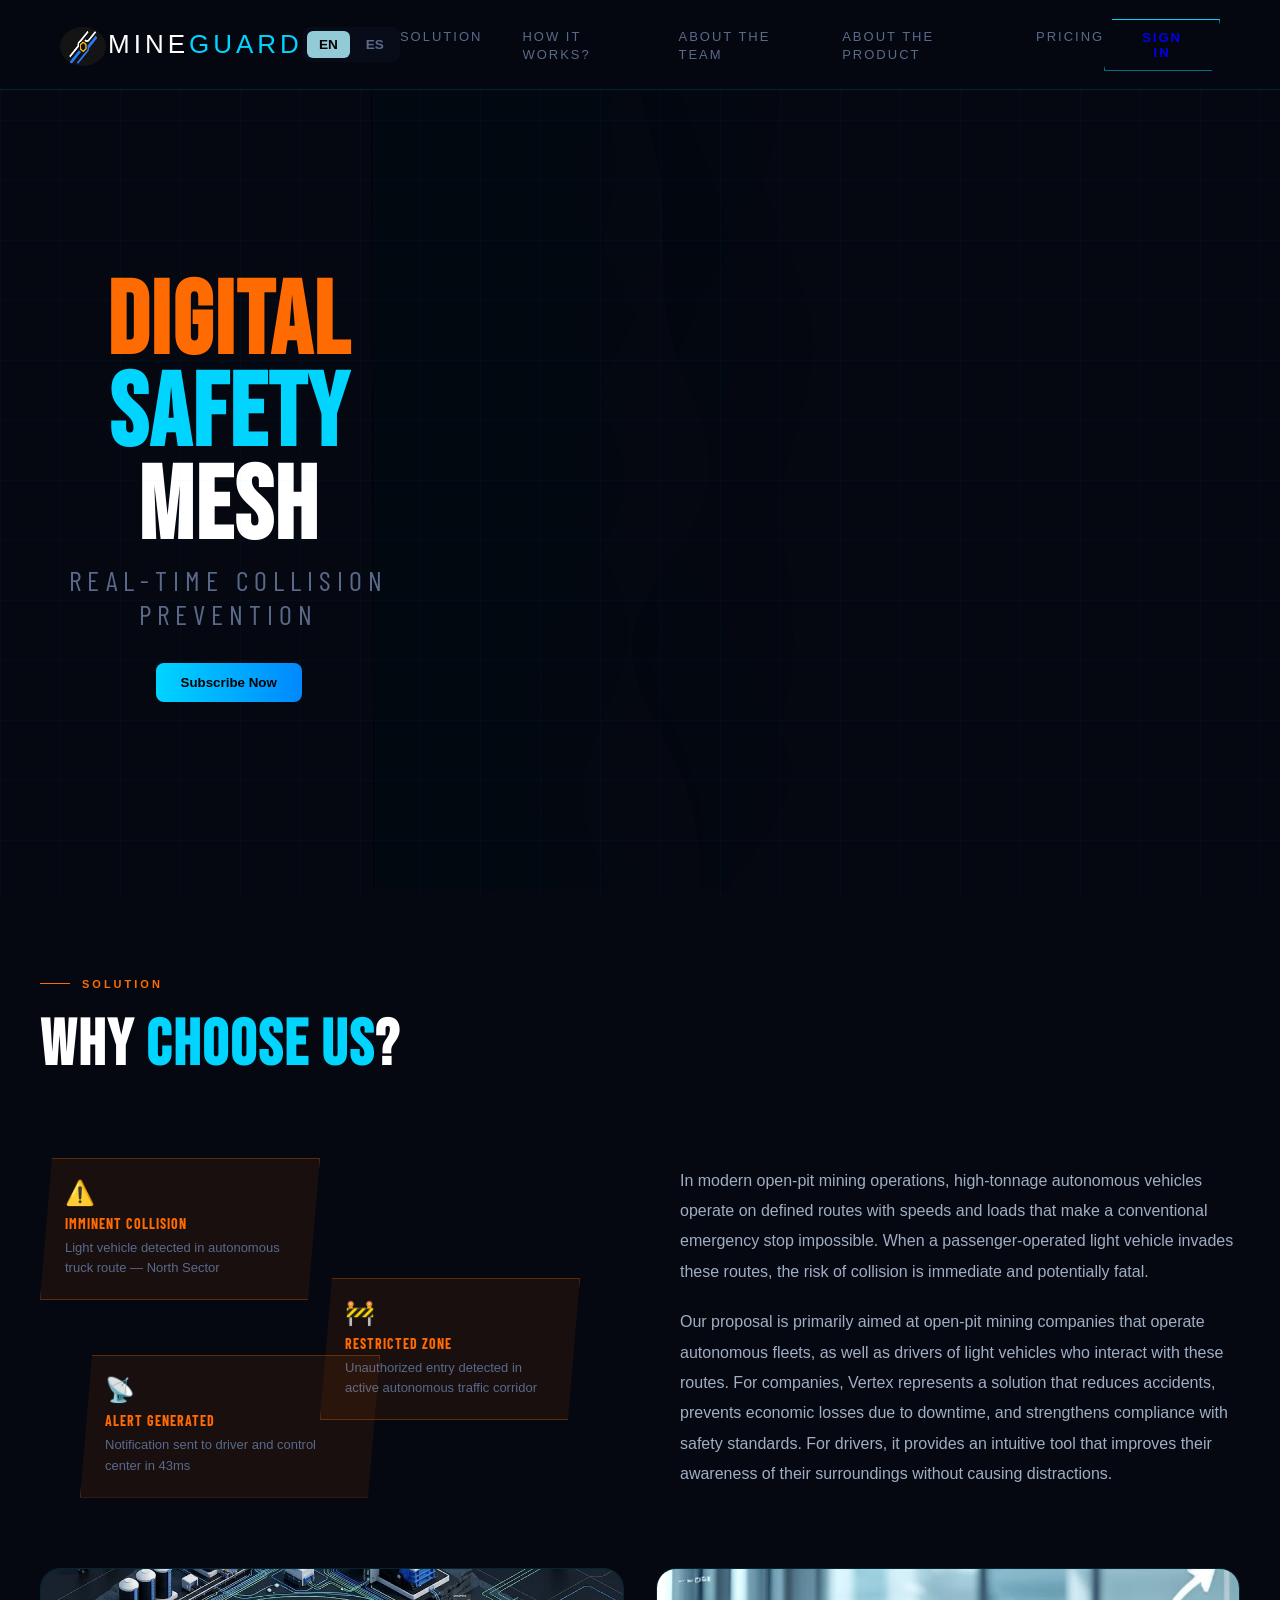
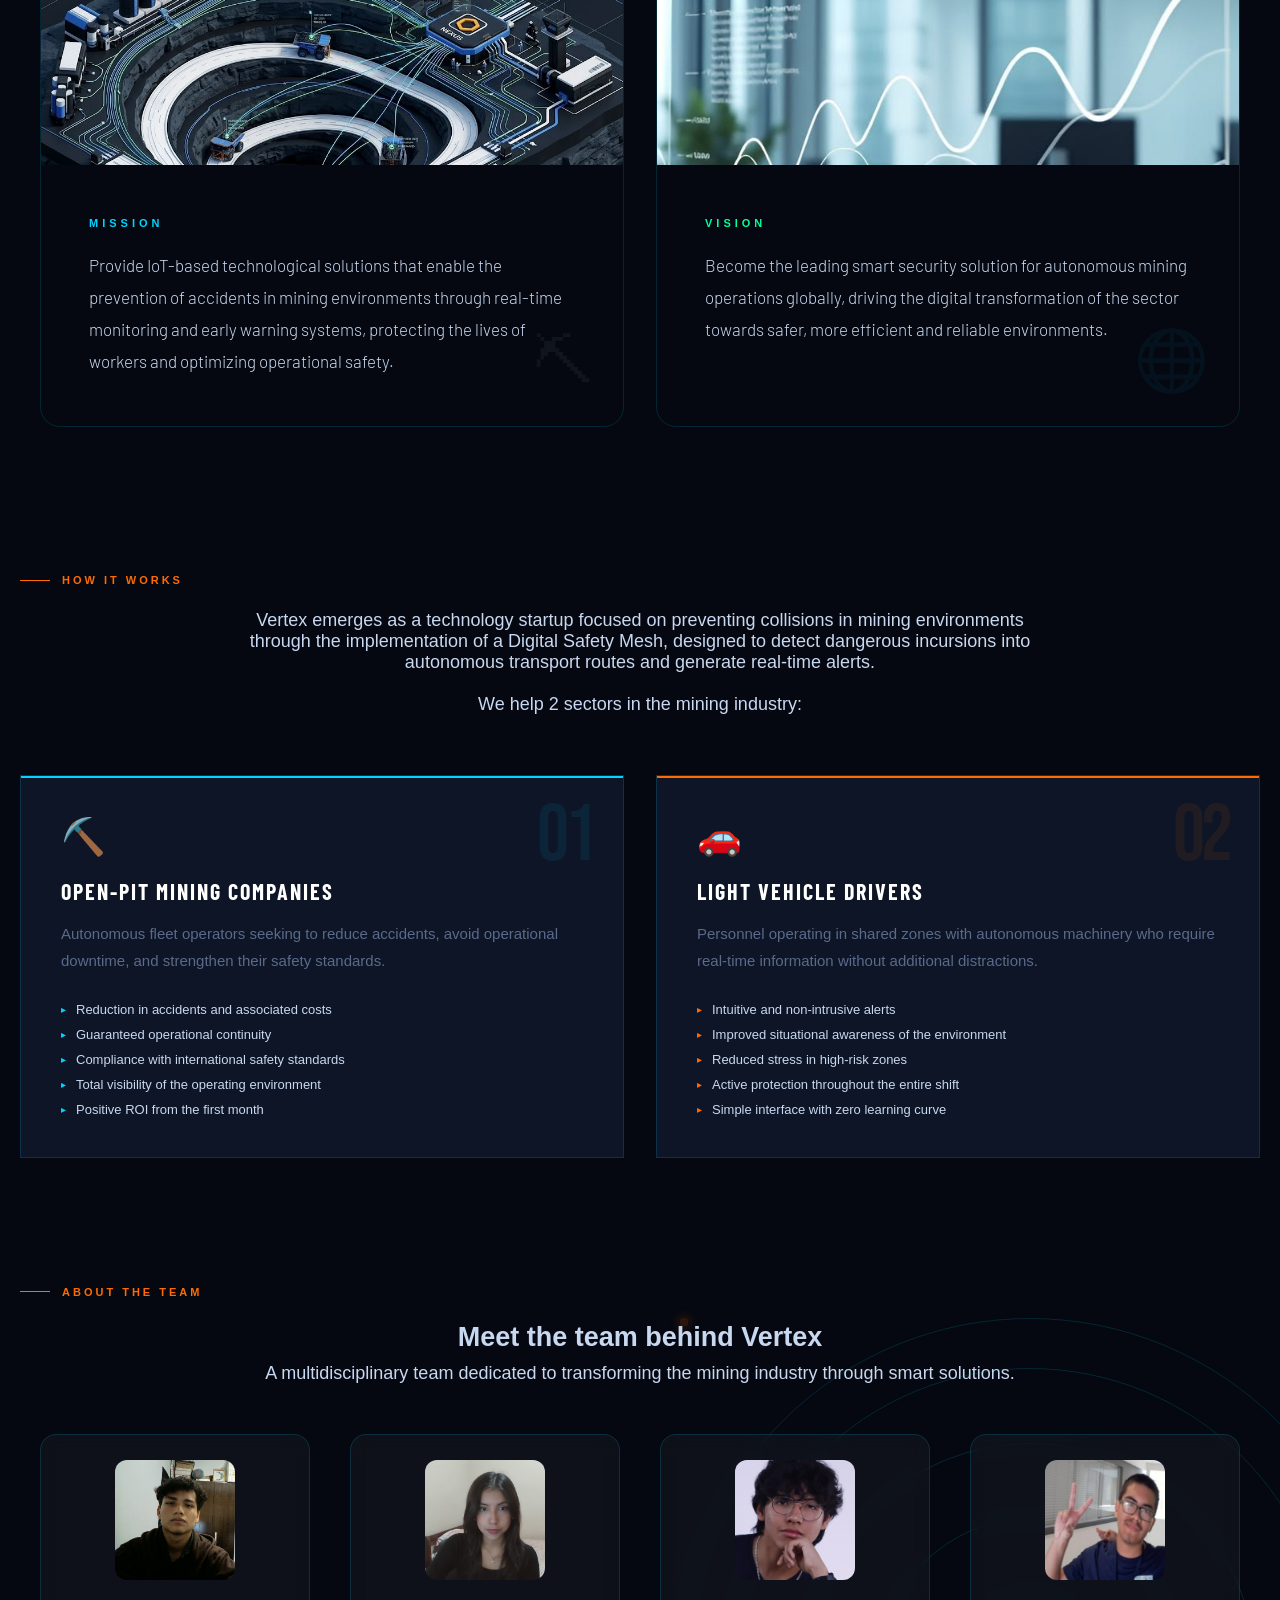
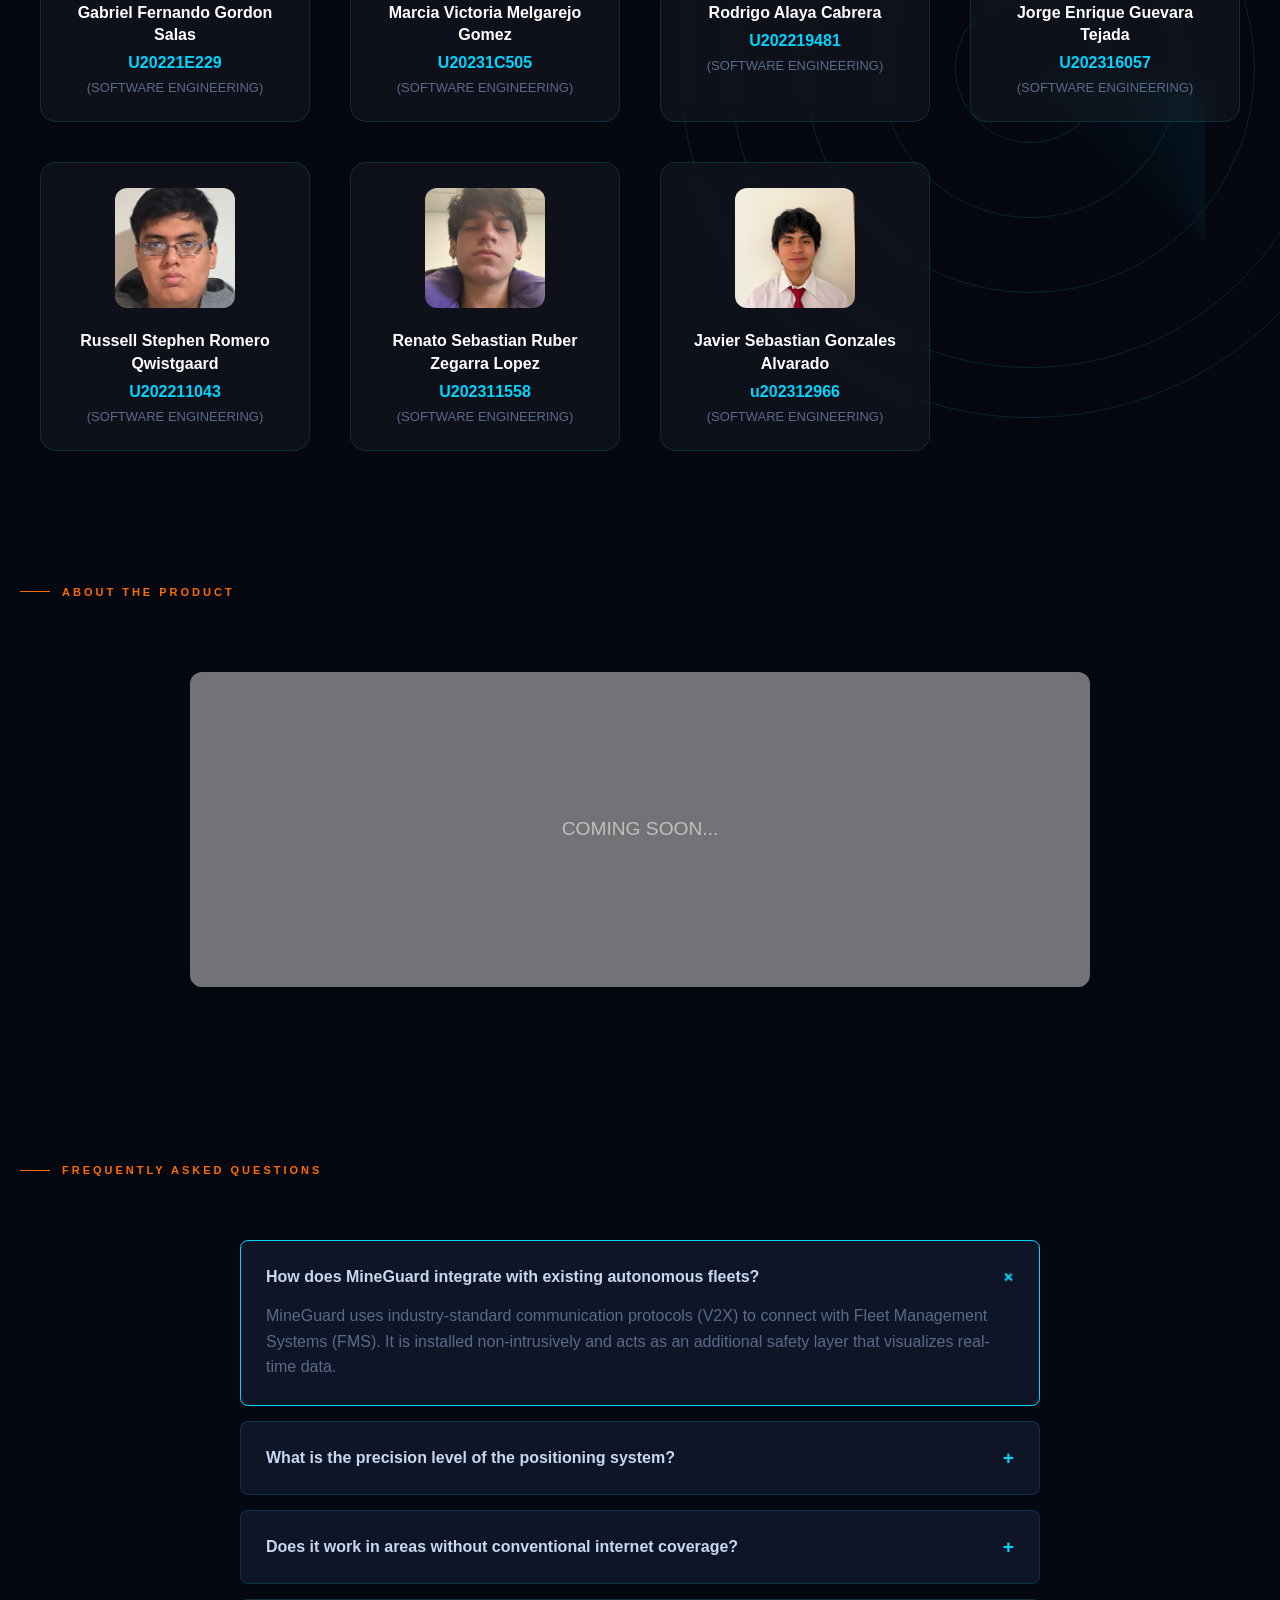
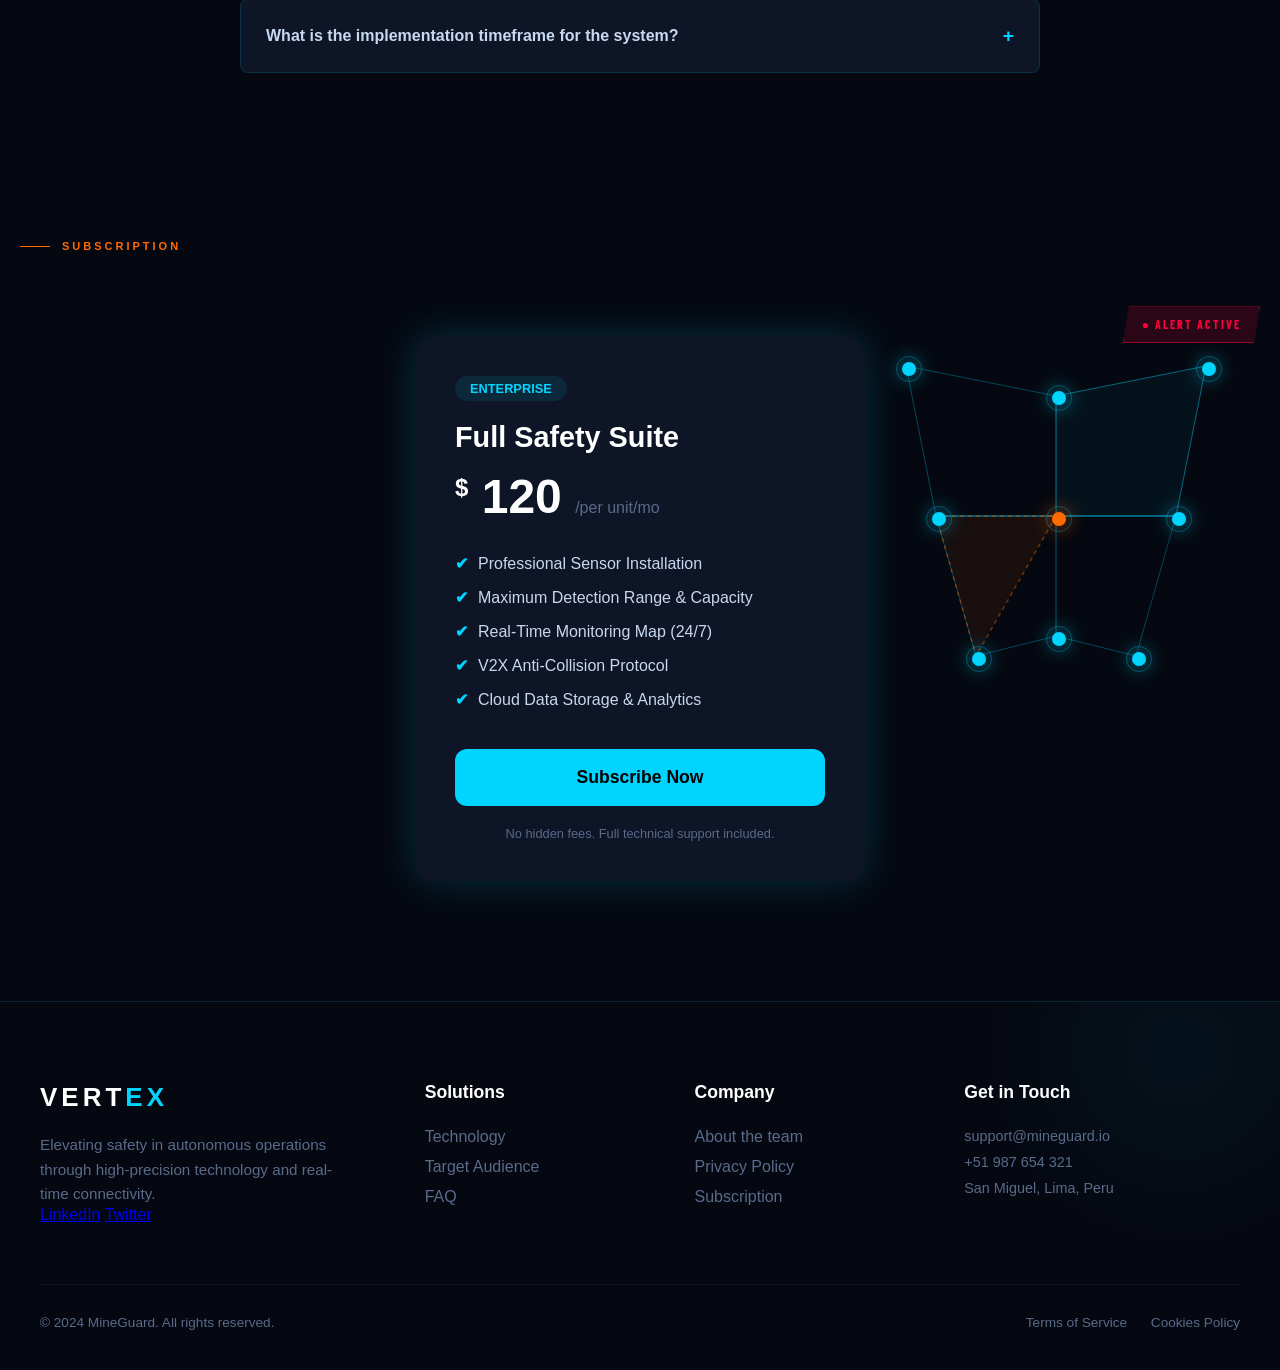
==== commit 6bcdff7e: "feat: added link to app web" ====
--- a/index.html
+++ b/index.html
@@ -29,7 +29,7 @@
             <li><a href="#about-the-product" data-section="nav" data-value="product">ABOUT THE PRODUCT</a></li>
             <li><a href="#subscription"    data-section="nav" data-value="pricing">Pricing</a></li>
             </ul>
-            <button class="nav-cta" data-section="nav" data-value="signin">SIGN IN</button>
+            <button class="nav-cta" data-section="nav" data-value="signin"><a href="https://mineguard-iot.netlify.app/iam/sign-in">SIGN IN</a></button>
         </nav>
         </header>
 
--- a/style.css
+++ b/style.css
@@ -95,6 +95,7 @@
     background: rgba(5,8,16,0.85);
     backdrop-filter: blur(20px);
     border-bottom: 1px solid var(--border);
+
 }
 
 .nav-logo {
@@ -194,6 +195,10 @@
   color: #000;
 }
 
+nav a{
+  list-style: none;
+  text-decoration: none;
+}
 
 
 
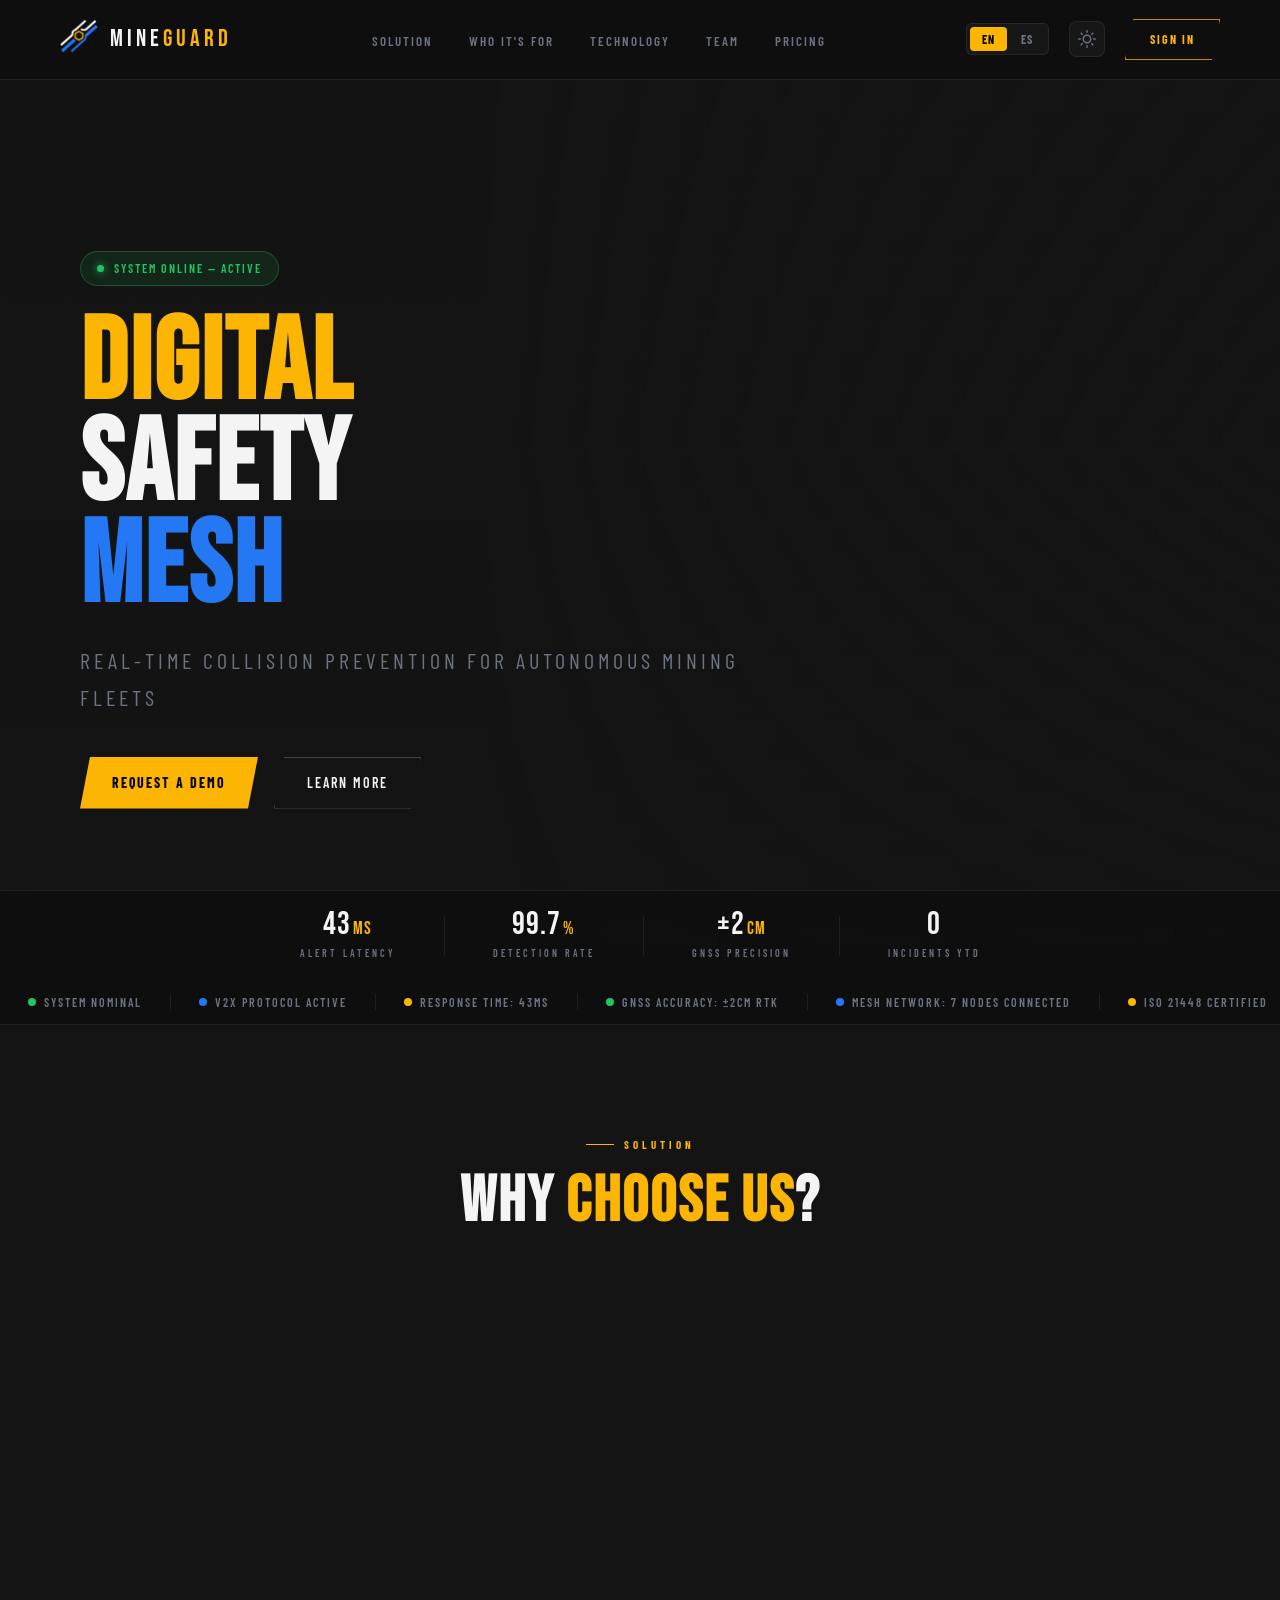
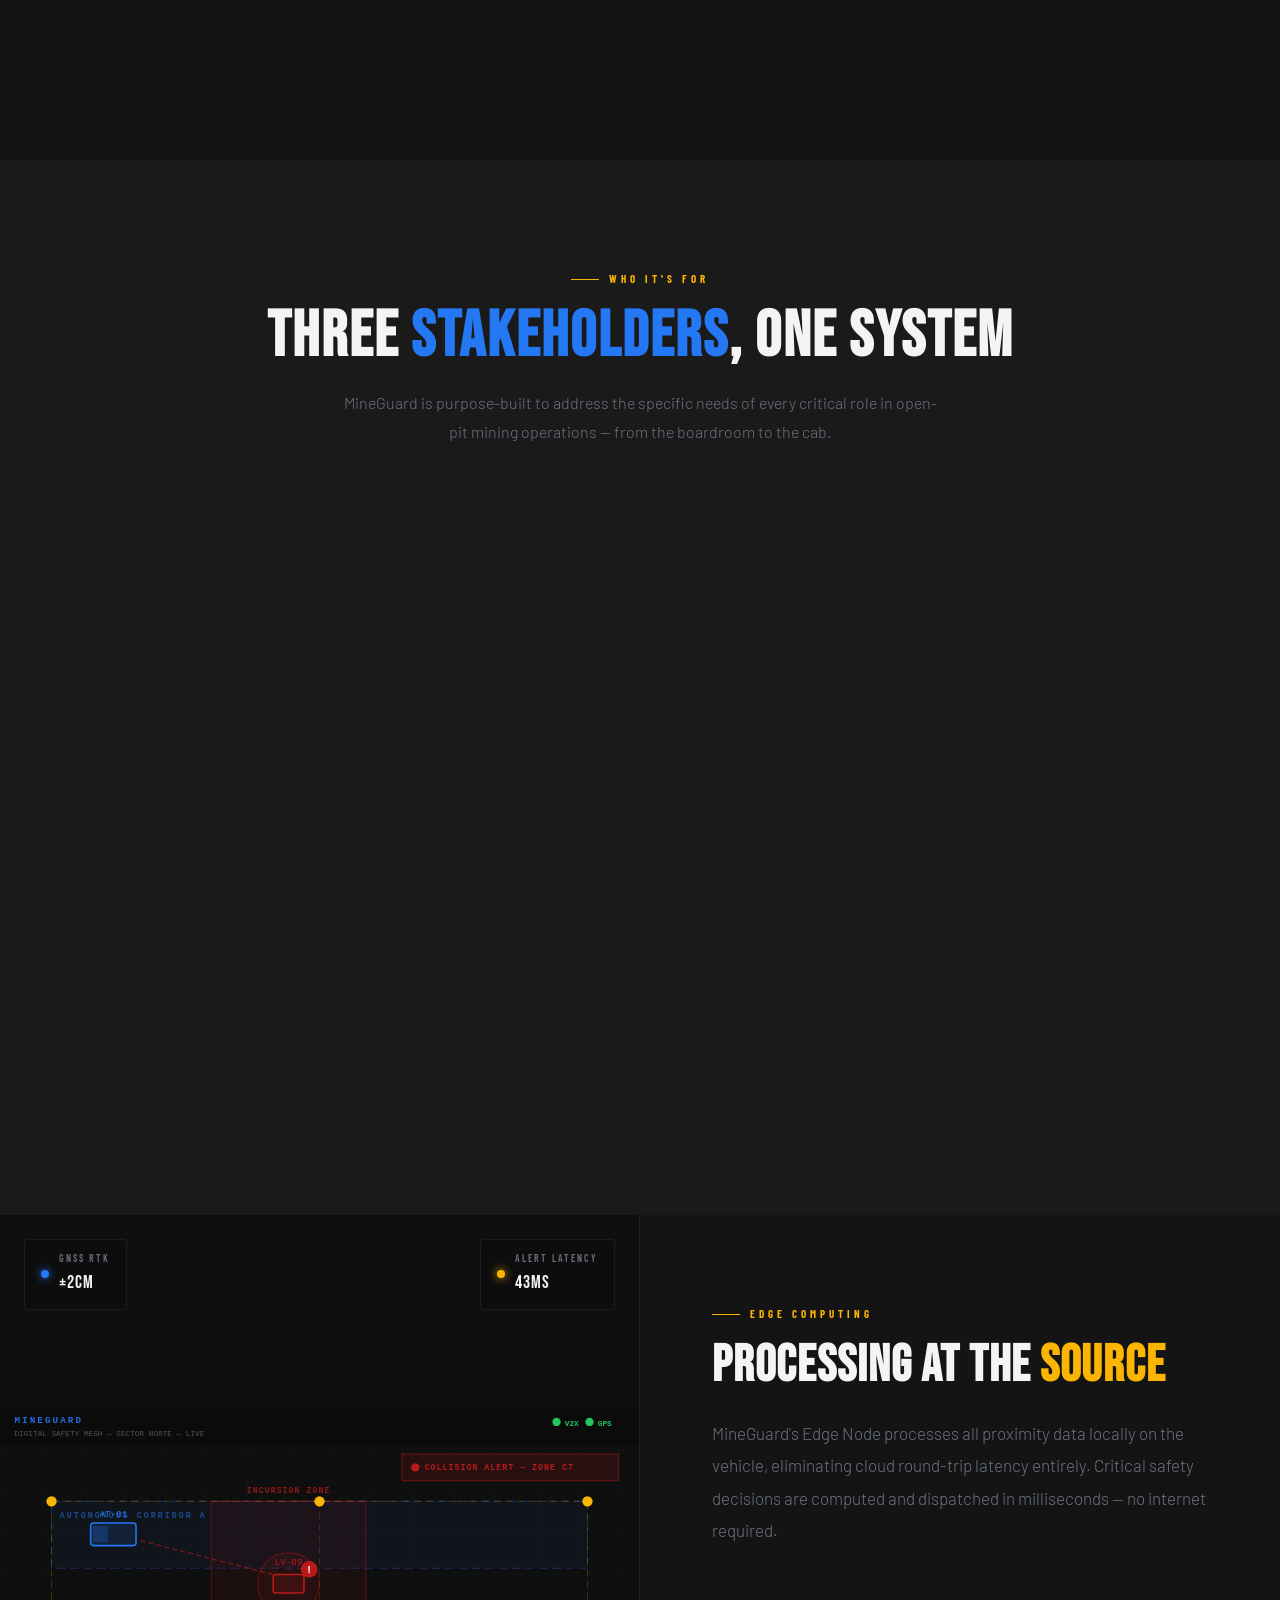
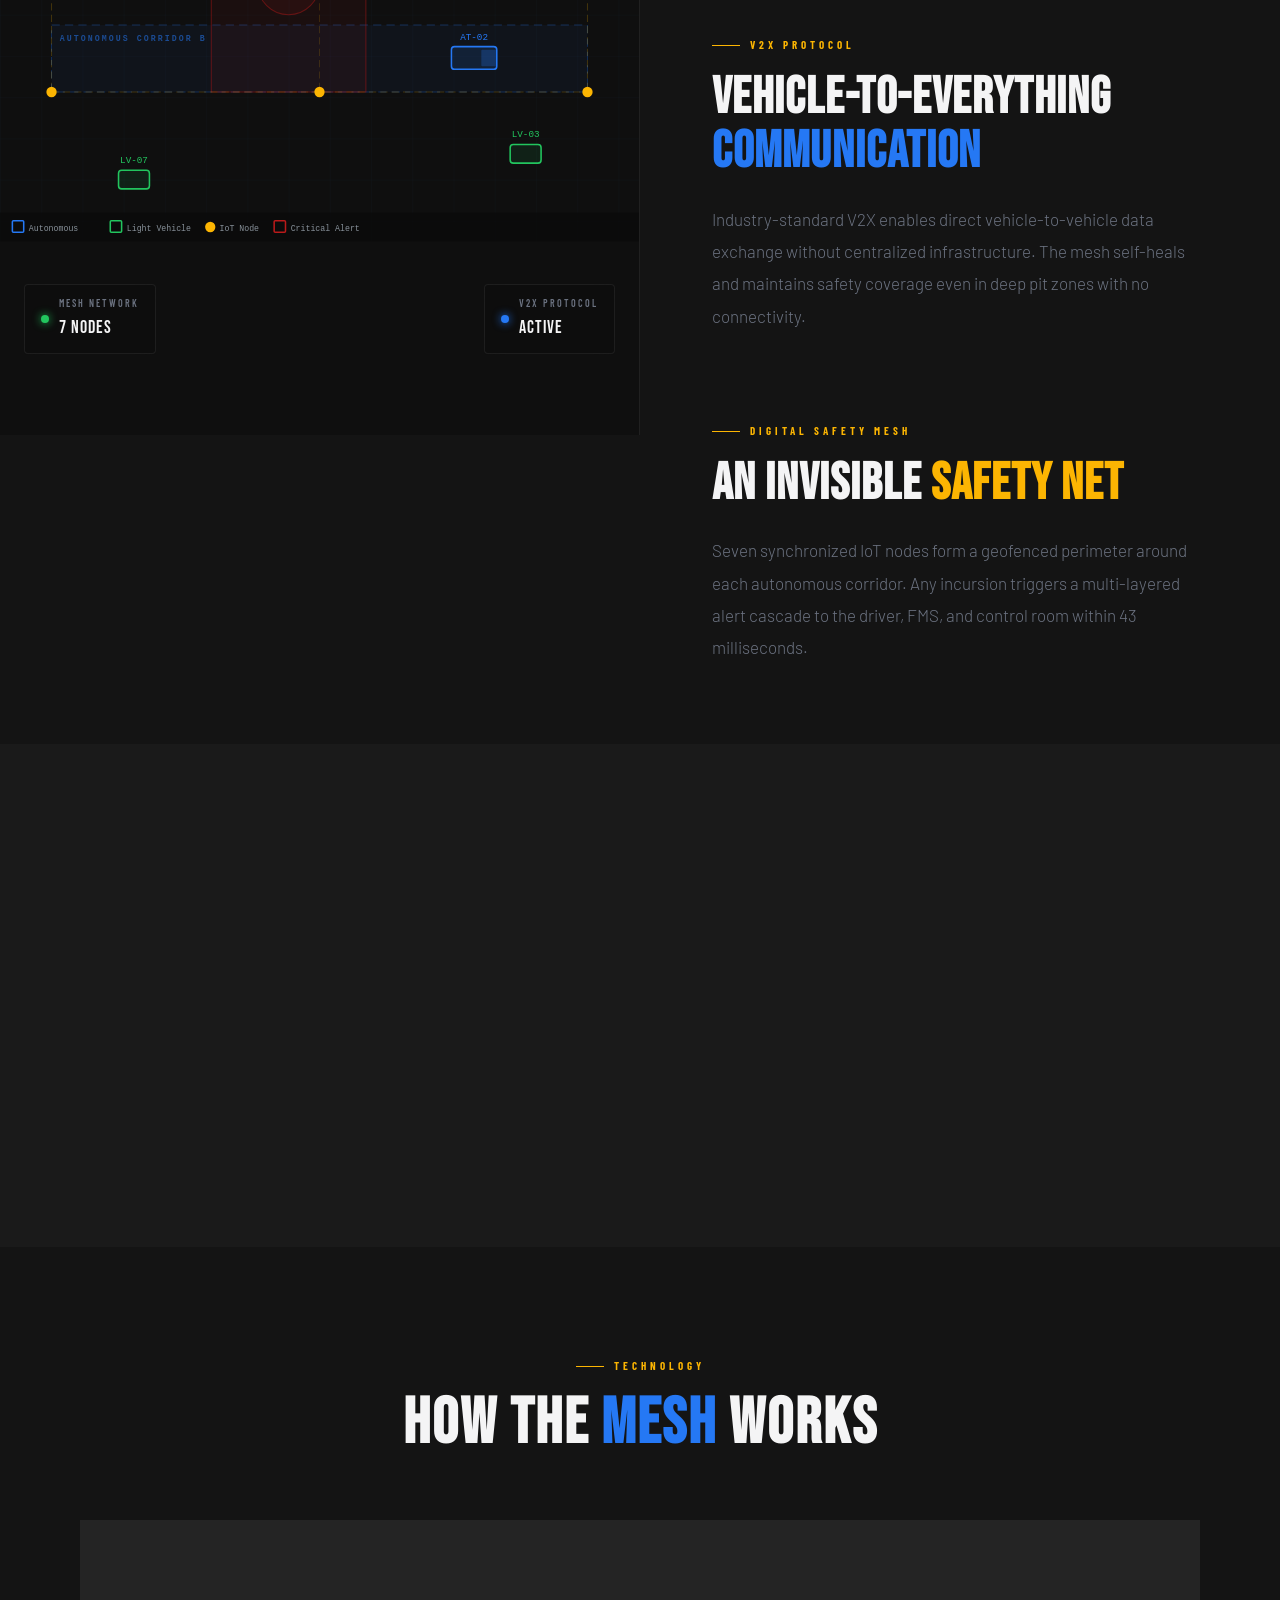
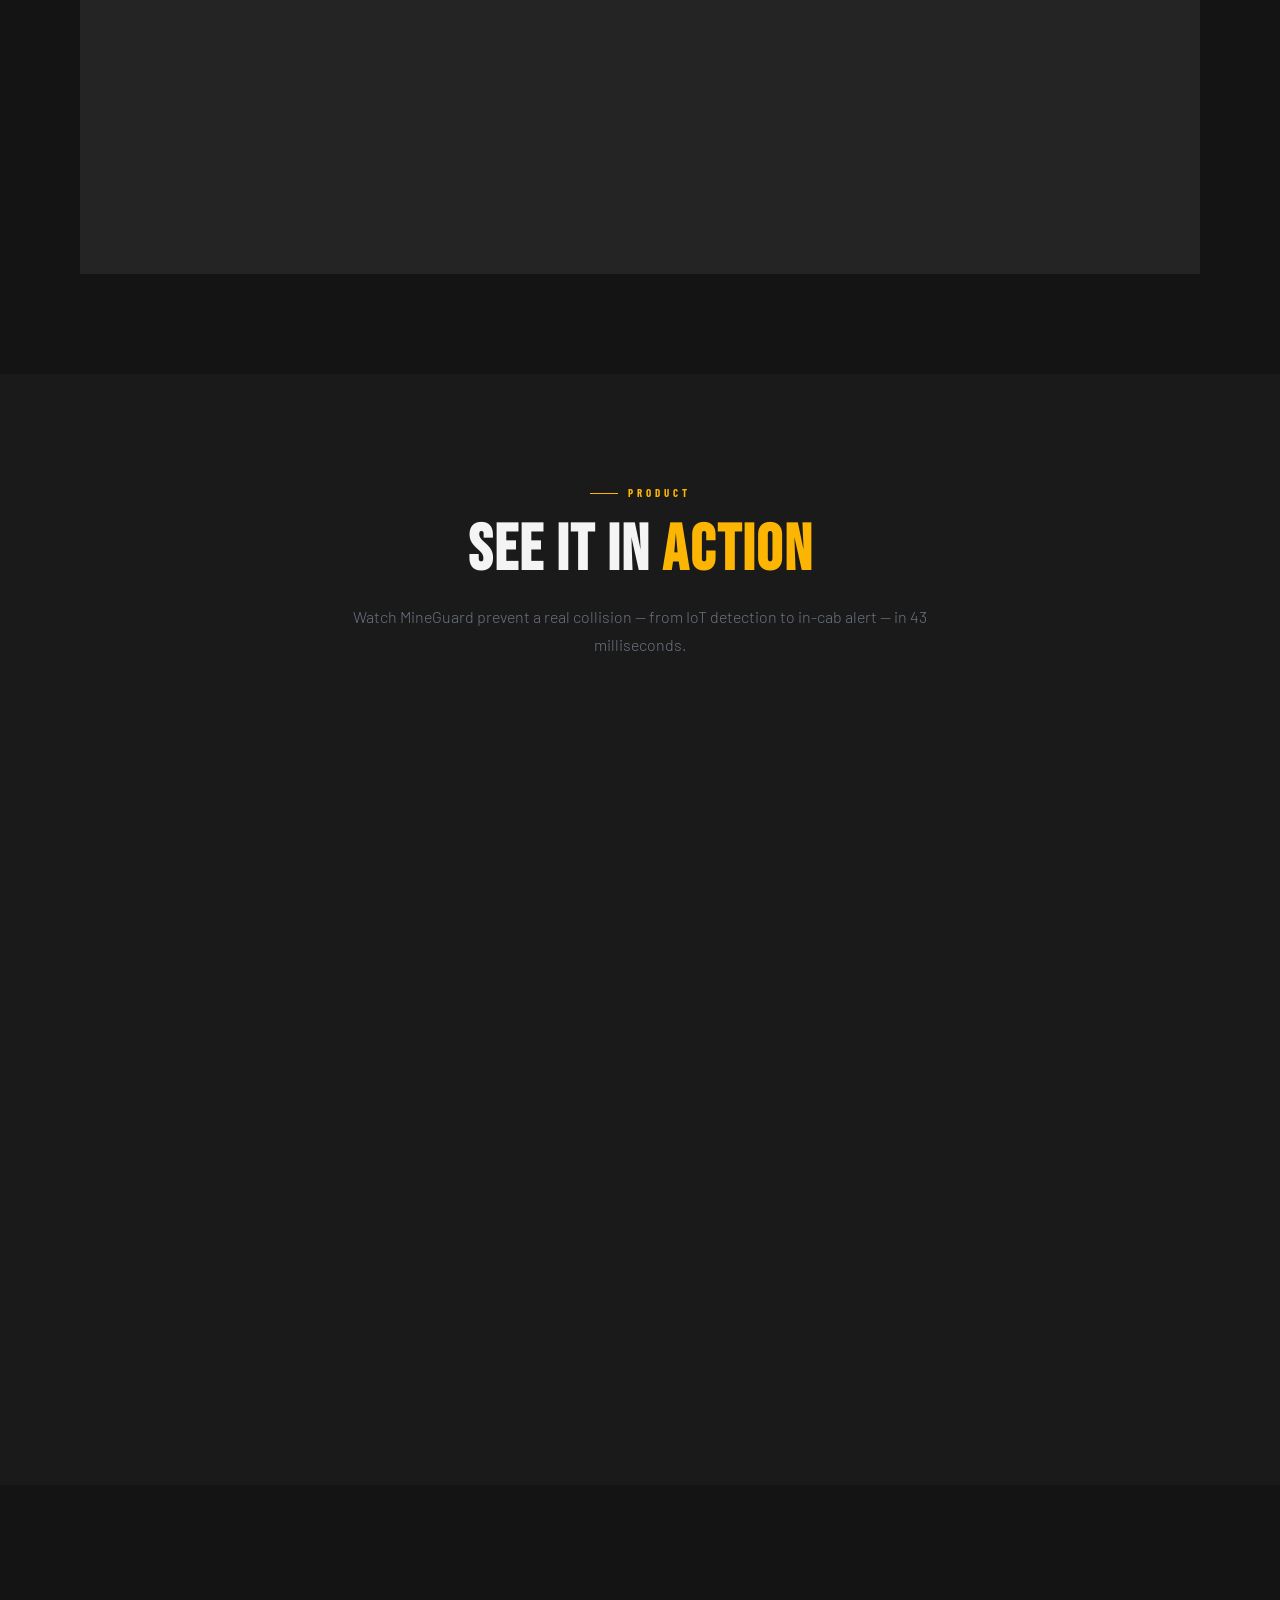
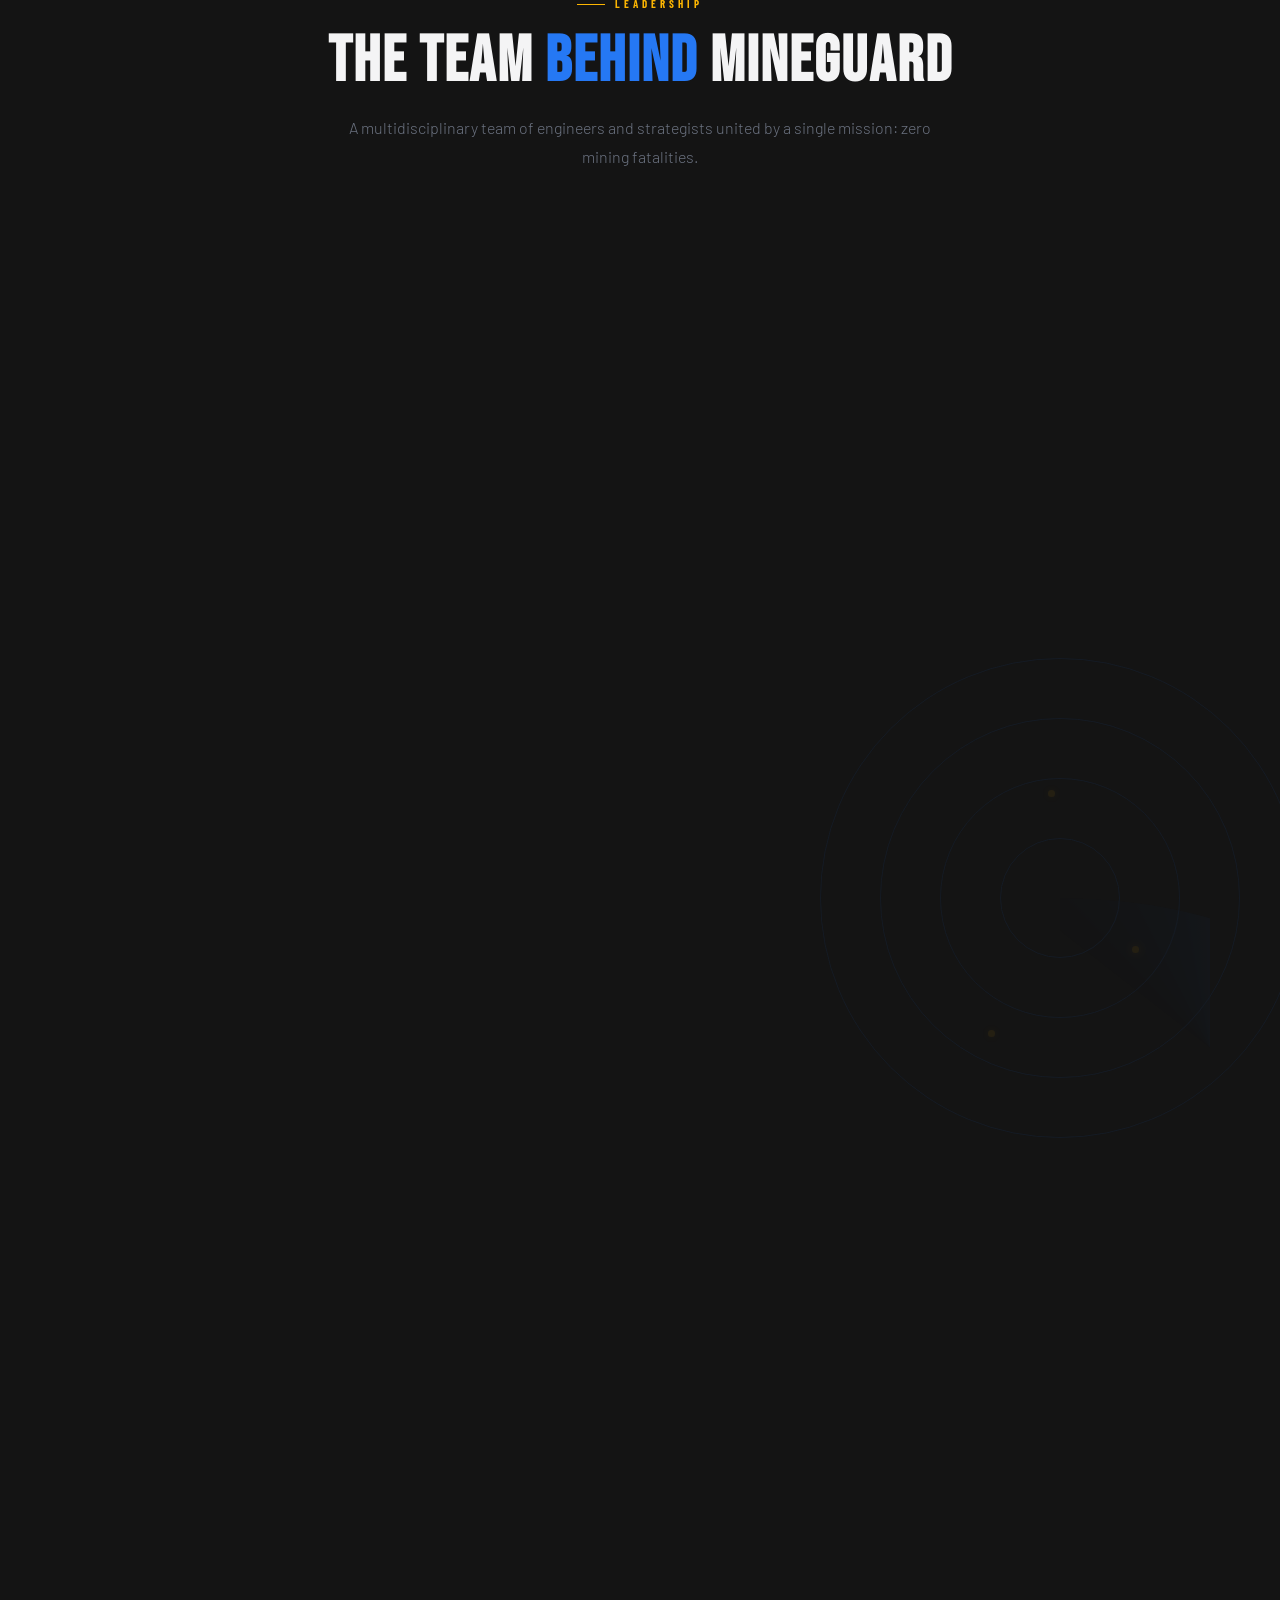
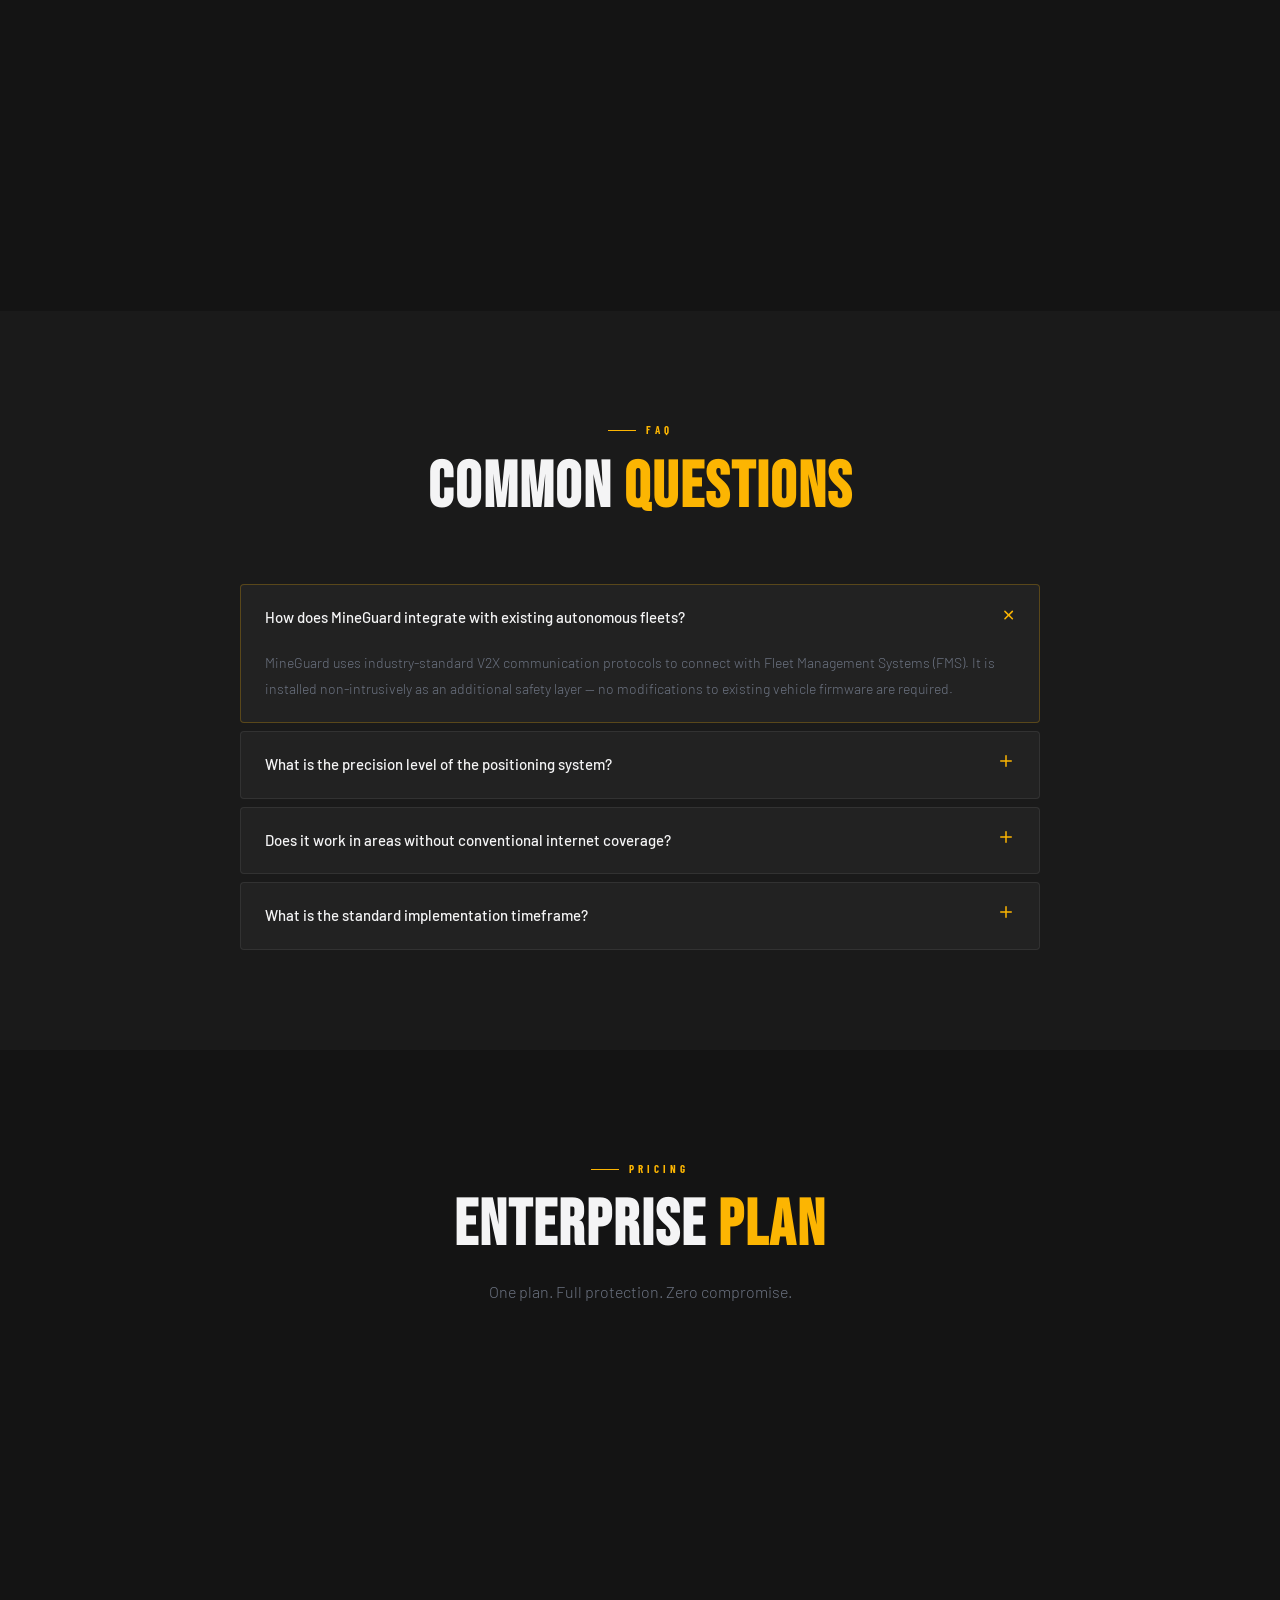
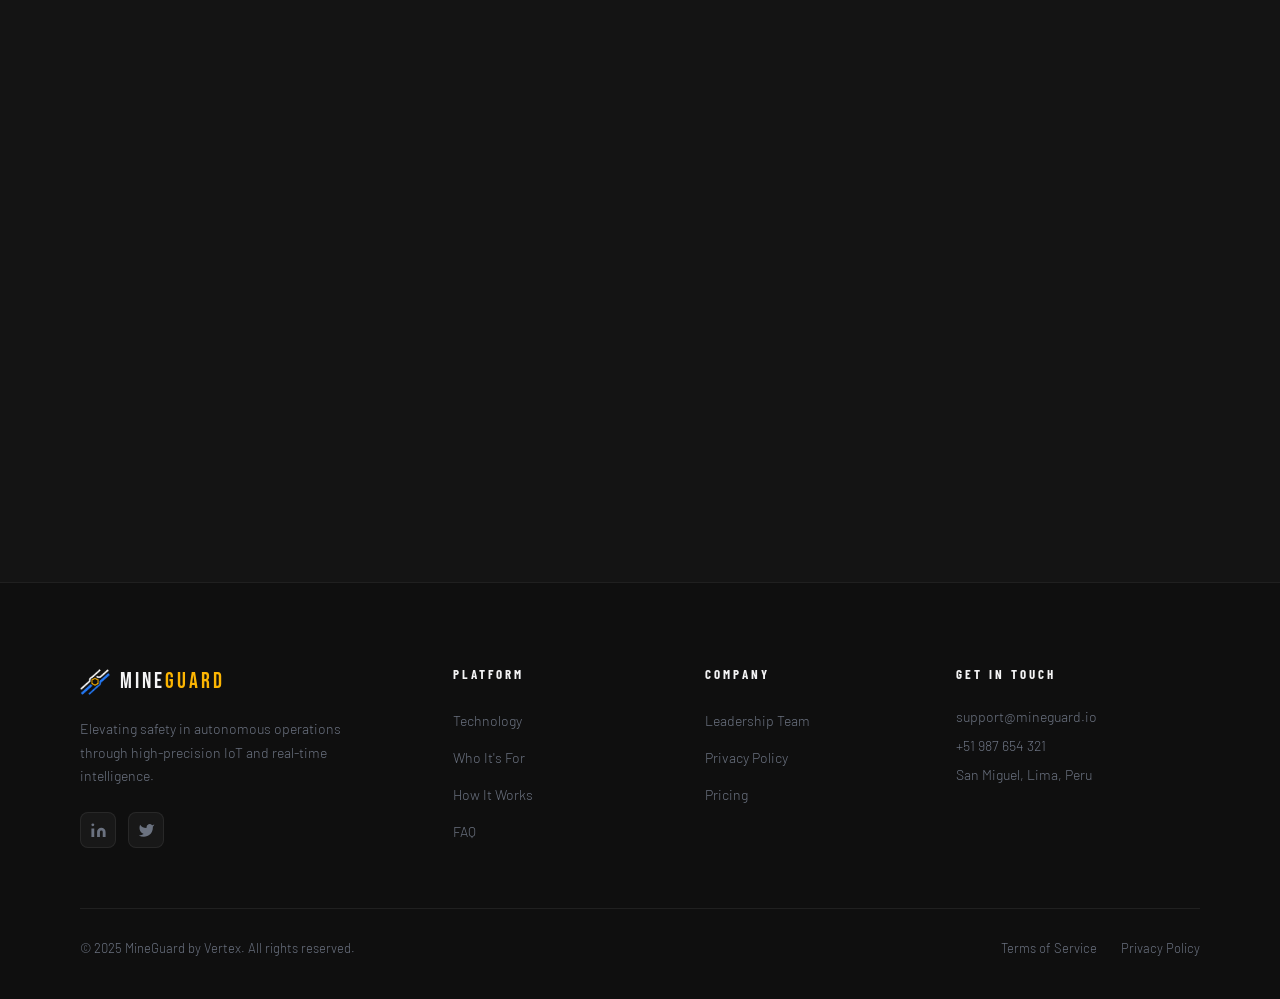
==== commit d7beedfc: "Merge pull request #16 from 1ASI0572-2610-6779-Vertex/feat/ui-overhaul feat(ui): Rediseño completo d" ====
--- a/index.html
+++ b/index.html
@@ -1,407 +1,1098 @@
 <!DOCTYPE html>
 <html lang="en">
-    <head>
-        <meta charset="UTF-8">
-        <meta http-equiv="X-UA-Compatible" content="IE=edge">
-        <meta name="viewport" content="width=device-width, initial-scale=1.0">
-        <link rel="stylesheet" href="style.css">
-        <link href="https://fonts.googleapis.com/css2?family=Bebas+Neue&family=Barlow:wght@300;400;500;600&family=Barlow+Condensed:wght@400;600;700&display=swap" rel="stylesheet">
-        <title>Vertex </title>
-        <link rel="icon" href="assets/JtLogoMG.jpeg">
-        </head>
-    <body>
-              <!-- NAV -->
-        <nav>
-            <div class="nav-logo">
-            <div class="logo-mark">
-                <img src="assets/JtLogoMG.jpeg" alt="logo-vertex">
+
+<head>
+  <meta charset="UTF-8">
+  <meta http-equiv="X-UA-Compatible" content="IE=edge">
+  <meta name="viewport" content="width=device-width, initial-scale=1.0">
+  <title>MineGuard — Digital Safety Mesh</title>
+  <link rel="icon" href="assets/mineguard3.png">
+  <link
+    href="https://fonts.googleapis.com/css2?family=Bebas+Neue&family=Barlow:wght@300;400;500;600;700&family=Barlow+Condensed:wght@400;600;700&display=swap"
+    rel="stylesheet">
+  <link rel="stylesheet" href="style.css">
+</head>
+
+<body>
+
+  <!-- NAV -->
+  <nav id="navbar">
+    <div class="nav-logo">
+      <div class="logo-mark">
+        <img src="assets/mineguard3.png" alt="MineGuard">
+      </div>
+      <span class="logo-text">MINE<span class="logo-accent">GUARD</span></span>
+    </div>
+    <ul class="nav-links">
+      <li><a href="#solution" data-section="nav" data-value="solution">Solution</a></li>
+      <li><a href="#profiles" data-section="nav" data-value="profiles">Who It's For</a></li>
+      <li><a href="#how-it-works" data-section="nav" data-value="how-works">Technology</a></li>
+      <li><a href="#about-the-team" data-section="nav" data-value="team">Team</a></li>
+      <li><a href="#subscription" data-section="nav" data-value="pricing">Pricing</a></li>
+    </ul>
+    <div class="nav-right">
+      <div class="language-toggle">
+        <button data-language="en" class="lang-btn active">EN</button>
+        <button data-language="es" class="lang-btn">ES</button>
+      </div>
+      <button class="theme-toggle" id="theme-toggle" aria-label="Toggle theme">
+        <svg class="icon-sun" width="18" height="18" viewBox="0 0 24 24" fill="none" stroke="currentColor"
+          stroke-width="2" stroke-linecap="round" stroke-linejoin="round">
+          <circle cx="12" cy="12" r="5" />
+          <line x1="12" y1="1" x2="12" y2="3" />
+          <line x1="12" y1="21" x2="12" y2="23" />
+          <line x1="4.22" y1="4.22" x2="5.64" y2="5.64" />
+          <line x1="18.36" y1="18.36" x2="19.78" y2="19.78" />
+          <line x1="1" y1="12" x2="3" y2="12" />
+          <line x1="21" y1="12" x2="23" y2="12" />
+          <line x1="4.22" y1="19.78" x2="5.64" y2="18.36" />
+          <line x1="18.36" y1="5.64" x2="19.78" y2="4.22" />
+        </svg>
+        <svg class="icon-moon" width="18" height="18" viewBox="0 0 24 24" fill="none" stroke="currentColor"
+          stroke-width="2" stroke-linecap="round" stroke-linejoin="round">
+          <path d="M21 12.79A9 9 0 1111.21 3 7 7 0 0021 12.79z" />
+        </svg>
+      </button>
+      <a href="https://mineguard-iot.netlify.app/iam/sign-in" class="nav-cta" data-section="nav"
+        data-value="signin">Sign In</a>
+    </div>
+  </nav>
+
+  <!-- HERO -->
+  <section id="banner">
+    <div class="hero-overlay"></div>
+    <div class="video-bg">
+      <video autoplay muted loop playsinline>
+        <source src="assets/truck.mp4" type="video/mp4">
+      </video>
+    </div>
+    <div class="hero-content">
+      <div class="hero-badge">
+        <span class="badge-dot"></span>
+        <span data-section="banner" data-value="badge">System Online &mdash; Active</span>
+      </div>
+      <h1 class="hero-title">
+        <span class="ht-line1" data-section="banner" data-value="title-line1">DIGITAL</span>
+        <span class="ht-line2" data-section="banner" data-value="title-line2">SAFETY</span>
+        <span class="ht-line3" data-section="banner" data-value="title-line3">MESH</span>
+      </h1>
+      <p class="hero-subtitle" data-section="banner" data-value="subtitle">Real-time collision prevention for autonomous
+        mining fleets</p>
+      <div class="hero-actions">
+        <a href="#subscription" class="btn-primary" data-section="banner" data-value="cta">Request a Demo</a>
+        <a href="#solution" class="btn-ghost" data-section="banner" data-value="ghost-cta">Learn More</a>
+      </div>
+    </div>
+    <div class="hero-metrics">
+      <div class="hero-metric">
+        <span class="hm-value">43<span class="hm-unit">ms</span></span>
+        <span class="hm-label" data-section="banner" data-value="metric1">Alert Latency</span>
+      </div>
+      <div class="hm-divider"></div>
+      <div class="hero-metric">
+        <span class="hm-value">99.7<span class="hm-unit">%</span></span>
+        <span class="hm-label" data-section="banner" data-value="metric2">Detection Rate</span>
+      </div>
+      <div class="hm-divider"></div>
+      <div class="hero-metric">
+        <span class="hm-value">&#177;2<span class="hm-unit">cm</span></span>
+        <span class="hm-label" data-section="banner" data-value="metric3">GNSS Precision</span>
+      </div>
+      <div class="hm-divider"></div>
+      <div class="hero-metric">
+        <span class="hm-value">0</span>
+        <span class="hm-label" data-section="banner" data-value="metric4">Incidents YTD</span>
+      </div>
+    </div>
+  </section>
+
+  <!-- LIVE DATA STRIP -->
+  <div class="data-strip">
+    <div class="data-strip-inner">
+      <div class="strip-item">
+        <svg width="8" height="8" viewBox="0 0 8 8">
+          <circle cx="4" cy="4" r="4" fill="#22C55E" />
+        </svg>
+        <span data-section="strip" data-value="item1">System Nominal</span>
+      </div>
+      <div class="strip-sep"></div>
+      <div class="strip-item">
+        <svg width="8" height="8" viewBox="0 0 8 8">
+          <circle cx="4" cy="4" r="4" fill="#2578F4" />
+        </svg>
+        <span data-section="strip" data-value="item2">V2X Protocol Active</span>
+      </div>
+      <div class="strip-sep"></div>
+      <div class="strip-item">
+        <svg width="8" height="8" viewBox="0 0 8 8">
+          <circle cx="4" cy="4" r="4" fill="#FCB502" />
+        </svg>
+        <span data-section="strip" data-value="item3">Response Time: 43ms</span>
+      </div>
+      <div class="strip-sep"></div>
+      <div class="strip-item">
+        <svg width="8" height="8" viewBox="0 0 8 8">
+          <circle cx="4" cy="4" r="4" fill="#22C55E" />
+        </svg>
+        <span data-section="strip" data-value="item4">GNSS Accuracy: &#177;2cm RTK</span>
+      </div>
+      <div class="strip-sep"></div>
+      <div class="strip-item">
+        <svg width="8" height="8" viewBox="0 0 8 8">
+          <circle cx="4" cy="4" r="4" fill="#2578F4" />
+        </svg>
+        <span data-section="strip" data-value="item5">Mesh Network: 7 Nodes Connected</span>
+      </div>
+      <div class="strip-sep"></div>
+      <div class="strip-item">
+        <svg width="8" height="8" viewBox="0 0 8 8">
+          <circle cx="4" cy="4" r="4" fill="#FCB502" />
+        </svg>
+        <span data-section="strip" data-value="item6">ISO 21448 Certified</span>
+      </div>
+
+      <div class="strip-sep"></div>
+      <div class="strip-item">
+        <svg width="8" height="8" viewBox="0 0 8 8">
+          <circle cx="4" cy="4" r="4" fill="#22C55E" />
+        </svg>
+        <span data-section="strip" data-value="item1">System Nominal</span>
+      </div>
+      <div class="strip-sep"></div>
+      <div class="strip-item">
+        <svg width="8" height="8" viewBox="0 0 8 8">
+          <circle cx="4" cy="4" r="4" fill="#2578F4" />
+        </svg>
+        <span data-section="strip" data-value="item2">V2X Protocol Active</span>
+      </div>
+      <div class="strip-sep"></div>
+      <div class="strip-item">
+        <svg width="8" height="8" viewBox="0 0 8 8">
+          <circle cx="4" cy="4" r="4" fill="#FCB502" />
+        </svg>
+        <span data-section="strip" data-value="item3">Response Time: 43ms</span>
+      </div>
+      <div class="strip-sep"></div>
+      <div class="strip-item">
+        <svg width="8" height="8" viewBox="0 0 8 8">
+          <circle cx="4" cy="4" r="4" fill="#22C55E" />
+        </svg>
+        <span data-section="strip" data-value="item4">GNSS Accuracy: &#177;2cm RTK</span>
+      </div>
+      <div class="strip-sep"></div>
+      <div class="strip-item">
+        <svg width="8" height="8" viewBox="0 0 8 8">
+          <circle cx="4" cy="4" r="4" fill="#2578F4" />
+        </svg>
+        <span data-section="strip" data-value="item5">Mesh Network: 7 Nodes Connected</span>
+      </div>
+      <div class="strip-sep"></div>
+      <div class="strip-item">
+        <svg width="8" height="8" viewBox="0 0 8 8">
+          <circle cx="4" cy="4" r="4" fill="#FCB502" />
+        </svg>
+        <span data-section="strip" data-value="item6">ISO 21448 Certified</span>
+      </div>
+    </div>
+  </div>
+
+  <!-- SOLUTION -->
+  <section id="solution">
+    <div class="section-header">
+      <div class="section-tag" data-section="solution" data-value="tag">Solution</div>
+      <h2 class="section-title" data-section="solution" data-value="heading">WHY <span class="accent-yellow">CHOOSE
+          US</span>?</h2>
+    </div>
+    <div class="problem-grid">
+      <div class="problem-visual fade-up">
+        <div class="alert-card alert-danger">
+          <div class="alert-icon-box danger">
+            <svg width="20" height="20" viewBox="0 0 24 24" fill="none" stroke="#BA1A1A" stroke-width="2"
+              stroke-linecap="round" stroke-linejoin="round">
+              <path d="M10.29 3.86L1.82 18a2 2 0 001.71 3h16.94a2 2 0 001.71-3L13.71 3.86a2 2 0 00-3.42 0z" />
+              <line x1="12" y1="9" x2="12" y2="13" />
+              <line x1="12" y1="17" x2="12.01" y2="17" />
+            </svg>
+          </div>
+          <div class="alert-info">
+            <div class="alert-label" data-section="solution" data-value="label1">CRITICAL</div>
+            <div class="alert-title" data-section="solution" data-value="warning1-title">Imminent Collision</div>
+            <div class="alert-desc" data-section="solution" data-value="warning1-text">Light vehicle detected in
+              autonomous truck route — North Sector</div>
+          </div>
+        </div>
+        <div class="alert-card alert-warning">
+          <div class="alert-icon-box warning">
+            <svg width="20" height="20" viewBox="0 0 24 24" fill="none" stroke="#FCB502" stroke-width="2"
+              stroke-linecap="round" stroke-linejoin="round">
+              <rect x="3" y="11" width="18" height="11" rx="2" ry="2" />
+              <path d="M7 11V7a5 5 0 0110 0v4" />
+            </svg>
+          </div>
+          <div class="alert-info">
+            <div class="alert-label" data-section="solution" data-value="label2">WARNING</div>
+            <div class="alert-title" data-section="solution" data-value="warning2-title">Restricted Zone</div>
+            <div class="alert-desc" data-section="solution" data-value="warning2-text">Unauthorized entry detected in
+              active autonomous traffic corridor</div>
+          </div>
+        </div>
+        <div class="alert-card alert-info">
+          <div class="alert-icon-box info">
+            <svg width="20" height="20" viewBox="0 0 24 24" fill="none" stroke="#2578F4" stroke-width="2"
+              stroke-linecap="round" stroke-linejoin="round">
+              <circle cx="12" cy="12" r="2" />
+              <path
+                d="M16.24 7.76a6 6 0 010 8.49m-8.48-.01a6 6 0 010-8.49m11.31-2.82a10 10 0 010 14.14m-14.14 0a10 10 0 010-14.14" />
+            </svg>
+          </div>
+          <div class="alert-info">
+            <div class="alert-label" data-section="solution" data-value="label3">RESOLVED</div>
+            <div class="alert-title" data-section="solution" data-value="warning3-title">Alert Generated</div>
+            <div class="alert-desc" data-section="solution" data-value="warning3-text">Notification sent to driver and
+              control center in 43ms</div>
+          </div>
+        </div>
+      </div>
+
+      <div class="problem-content fade-up">
+        <p class="problem-lead" data-section="solution" data-value="lead">In modern open-pit mining, high-tonnage
+          autonomous vehicles operate at speeds and loads
+          that make emergency stops physically impossible. Every second of delay is a potential fatality.</p>
+        <ul class="check-list">
+          <li>
+            <svg width="16" height="16" viewBox="0 0 24 24" fill="none" stroke="#FCB502" stroke-width="2.5">
+              <polyline points="20 6 9 17 4 12" />
+            </svg>
+            <span data-section="solution" data-value="check1">Non-intrusive integration with existing Fleet Management
+              Systems (FMS)</span>
+          </li>
+          <li>
+            <svg width="16" height="16" viewBox="0 0 24 24" fill="none" stroke="#FCB502" stroke-width="2.5">
+              <polyline points="20 6 9 17 4 12" />
+            </svg>
+            <span data-section="solution" data-value="check2">43ms alert latency via private LTE/5G or Mesh Network
+              fallback</span>
+          </li>
+          <li>
+            <svg width="16" height="16" viewBox="0 0 24 24" fill="none" stroke="#FCB502" stroke-width="2.5">
+              <polyline points="20 6 9 17 4 12" />
+            </svg>
+            <span data-section="solution" data-value="check3">GNSS RTK centimeter-level (&#177;2cm) positioning
+              accuracy</span>
+          </li>
+          <li>
+            <svg width="16" height="16" viewBox="0 0 24 24" fill="none" stroke="#FCB502" stroke-width="2.5">
+              <polyline points="20 6 9 17 4 12" />
+            </svg>
+            <span data-section="solution" data-value="check4">ISO 21448 and MSHA safety standard compliance out of the
+              box</span>
+          </li>
+          <li>
+            <svg width="16" height="16" viewBox="0 0 24 24" fill="none" stroke="#FCB502" stroke-width="2.5">
+              <polyline points="20 6 9 17 4 12" />
+            </svg>
+            <span data-section="solution" data-value="check5">Operational in deep pit zones with zero cloud
+              dependency</span>
+          </li>
+        </ul>
+      </div>
+    </div>
+  </section>
+
+  <!-- 3 PROFILES SECTION -->
+  <section id="profiles">
+    <div class="section-header">
+      <div class="section-tag" data-section="profiles" data-value="tag">Who It's For</div>
+      <h2 class="section-title" data-section="profiles" data-value="heading">THREE <span
+          class="accent-blue">STAKEHOLDERS</span>, ONE SYSTEM</h2>
+      <p class="section-subtitle" data-section="profiles" data-value="subtitle">MineGuard is purpose-built to address
+        the specific needs of every critical role in
+        open-pit mining operations — from the boardroom to the cab.</p>
+    </div>
+    <div class="profiles-grid">
+
+      <div class="profile-card fade-up" data-color="yellow">
+        <div class="profile-num">01</div>
+        <div class="profile-icon">
+          <svg width="28" height="28" viewBox="0 0 24 24" fill="none" stroke="#FCB502" stroke-width="1.5"
+            stroke-linecap="round" stroke-linejoin="round">
+            <path d="M12 2L2 7l10 5 10-5-10-5zM2 17l10 5 10-5M2 12l10 5 10-5" />
+          </svg>
+        </div>
+        <h3 class="profile-title" data-section="profiles" data-value="p1-title">Management &amp; Operations</h3>
+        <p class="profile-focus" data-section="profiles" data-value="p1-focus">ROI protection &amp; regulatory
+          compliance</p>
+        <ul class="profile-bullets">
+          <li data-section="profiles" data-value="p1-b1">Elimination of downtime costs from collision incidents</li>
+          <li data-section="profiles" data-value="p1-b2">Measurable reduction in operational insurance premiums</li>
+          <li data-section="profiles" data-value="p1-b3">ISO 21448 &amp; MSHA compliance built in from day one</li>
+          <li data-section="profiles" data-value="p1-b4">Board-ready safety analytics and incident reports</li>
+          <li data-section="profiles" data-value="p1-b5">Positive ROI from the first month of deployment</li>
+        </ul>
+        <div class="profile-stat">
+          <span class="stat-num">-73<span class="stat-pct">%</span></span>
+          <span class="stat-desc" data-section="profiles" data-value="p1-stat">Incident-related operational
+            downtime</span>
+        </div>
+      </div>
+
+      <div class="profile-card fade-up" data-color="blue">
+        <div class="profile-num">02</div>
+        <div class="profile-icon">
+          <svg width="28" height="28" viewBox="0 0 24 24" fill="none" stroke="#2578F4" stroke-width="1.5"
+            stroke-linecap="round" stroke-linejoin="round">
+            <rect x="2" y="3" width="20" height="14" rx="2" ry="2" />
+            <line x1="8" y1="21" x2="16" y2="21" />
+            <line x1="12" y1="17" x2="12" y2="21" />
+          </svg>
+        </div>
+        <h3 class="profile-title" data-section="profiles" data-value="p2-title">Fleet Supervision</h3>
+        <p class="profile-focus" data-section="profiles" data-value="p2-focus">Real-time control &amp; data-driven
+          decisions</p>
+        <ul class="profile-bullets">
+          <li data-section="profiles" data-value="p2-b1">Unified live dashboard: every vehicle in a single view</li>
+          <li data-section="profiles" data-value="p2-b2">Intelligent alert classification by criticality level</li>
+          <li data-section="profiles" data-value="p2-b3">Anti-fatigue driver biometric monitoring system</li>
+          <li data-section="profiles" data-value="p2-b4">Predictive risk analytics segmented by sector and shift</li>
+          <li data-section="profiles" data-value="p2-b5">Full GPS-correlated event log with exportable evidence</li>
+        </ul>
+        <div class="profile-stat">
+          <span class="stat-num">100<span class="stat-pct">%</span></span>
+          <span class="stat-desc" data-section="profiles" data-value="p2-stat">Fleet visibility in real time</span>
+        </div>
+      </div>
+
+      <div class="profile-card fade-up" data-color="green">
+        <div class="profile-num">03</div>
+        <div class="profile-icon">
+          <svg width="28" height="28" viewBox="0 0 24 24" fill="none" stroke="#22C55E" stroke-width="1.5"
+            stroke-linecap="round" stroke-linejoin="round">
+            <path d="M12 22s8-4 8-10V5l-8-3-8 3v7c0 6 8 10 8 10z" />
+          </svg>
+        </div>
+        <h3 class="profile-title" data-section="profiles" data-value="p3-title">Light Vehicle Drivers</h3>
+        <p class="profile-focus" data-section="profiles" data-value="p3-focus">Personal safety &amp; zero distraction
+        </p>
+        <ul class="profile-bullets">
+          <li data-section="profiles" data-value="p3-b1">Your personal lifesaving co-pilot on every shift</li>
+          <li data-section="profiles" data-value="p3-b2">Non-intrusive visual and audio proximity alerts</li>
+          <li data-section="profiles" data-value="p3-b3">Biometric fatigue detection with automatic reporting</li>
+          <li data-section="profiles" data-value="p3-b4">One-touch panic button with immediate dispatch response</li>
+          <li data-section="profiles" data-value="p3-b5">Zero learning curve — operational from minute one</li>
+        </ul>
+        <div class="profile-stat">
+          <span class="stat-num">43<span class="stat-pct">ms</span></span>
+          <span class="stat-desc" data-section="profiles" data-value="p3-stat">From detection to in-cab alert</span>
+        </div>
+      </div>
+
+    </div>
+  </section>
+
+  <!-- EDGE TECH — CANVAS SCROLL ANIMATION -->
+  <section id="edge-tech">
+    <div class="edge-sticky">
+      <div class="edge-canvas-wrap">
+        <div class="mine-infographic">
+          <svg class="mine-infographic-svg" viewBox="0 0 620 420" xmlns="http://www.w3.org/2000/svg">
+            <defs>
+              <pattern id="mineGrid" width="40" height="40" patternUnits="userSpaceOnUse">
+                <path d="M 40 0 L 0 0 0 40" fill="none" stroke="rgba(37,120,244,0.08)" stroke-width="0.5" />
+              </pattern>
+            </defs>
+            <rect width="620" height="420" fill="url(#mineGrid)" />
+            <!-- Corridor A -->
+            <rect x="50" y="90" width="520" height="65" fill="rgba(37,120,244,0.05)" stroke="rgba(37,120,244,0.3)"
+              stroke-width="1" stroke-dasharray="8,5" />
+            <text x="58" y="106" fill="rgba(37,120,244,0.55)" font-size="8" font-family="monospace" font-weight="bold"
+              letter-spacing="2">AUTONOMOUS CORRIDOR A</text>
+            <!-- Corridor B -->
+            <rect x="50" y="210" width="520" height="65" fill="rgba(37,120,244,0.05)" stroke="rgba(37,120,244,0.3)"
+              stroke-width="1" stroke-dasharray="8,5" />
+            <text x="58" y="226" fill="rgba(37,120,244,0.55)" font-size="8" font-family="monospace" font-weight="bold"
+              letter-spacing="2">AUTONOMOUS CORRIDOR B</text>
+            <!-- Incursion zone -->
+            <rect x="205" y="90" width="150" height="185" fill="rgba(186,26,26,0.07)" stroke="rgba(186,26,26,0.45)"
+              stroke-width="1" />
+            <text x="280" y="82" text-anchor="middle" fill="rgba(186,26,26,0.75)" font-size="8" font-family="monospace"
+              font-weight="bold" letter-spacing="1">INCURSION ZONE</text>
+            <!-- IoT Mesh lines -->
+            <line x1="50" y1="90" x2="570" y2="90" stroke="rgba(252,181,2,0.22)" stroke-width="1" stroke-dasharray="7,4"
+              class="mg-mesh-anim" />
+            <line x1="50" y1="90" x2="50" y2="275" stroke="rgba(252,181,2,0.22)" stroke-width="1" stroke-dasharray="7,4"
+              class="mg-mesh-anim" style="animation-delay:-1s" />
+            <line x1="570" y1="90" x2="570" y2="275" stroke="rgba(252,181,2,0.22)" stroke-width="1"
+              stroke-dasharray="7,4" class="mg-mesh-anim" style="animation-delay:-2s" />
+            <line x1="50" y1="275" x2="570" y2="275" stroke="rgba(252,181,2,0.22)" stroke-width="1"
+              stroke-dasharray="7,4" class="mg-mesh-anim" style="animation-delay:-0.5s" />
+            <line x1="310" y1="90" x2="310" y2="275" stroke="rgba(252,181,2,0.15)" stroke-width="1"
+              stroke-dasharray="7,4" class="mg-mesh-anim" style="animation-delay:-1.5s" />
+            <!-- IoT Nodes -->
+            <g class="mg-node-anim">
+              <circle cx="50" cy="90" r="5" fill="#FCB502" />
+            </g>
+            <g class="mg-node-anim" style="animation-delay:-0.5s">
+              <circle cx="310" cy="90" r="5" fill="#FCB502" />
+            </g>
+            <g class="mg-node-anim" style="animation-delay:-1s">
+              <circle cx="570" cy="90" r="5" fill="#FCB502" />
+            </g>
+            <g class="mg-node-anim" style="animation-delay:-0.7s">
+              <circle cx="50" cy="275" r="5" fill="#FCB502" />
+            </g>
+            <g class="mg-node-anim" style="animation-delay:-1.5s">
+              <circle cx="310" cy="275" r="5" fill="#FCB502" />
+            </g>
+            <g class="mg-node-anim" style="animation-delay:-0.3s">
+              <circle cx="570" cy="275" r="5" fill="#FCB502" />
+            </g>
+            <!-- AT-01: autonomous truck in corridor A -->
+            <g transform="translate(110,122)">
+              <rect x="-22" y="-11" width="44" height="22" rx="3" fill="rgba(37,120,244,0.12)" stroke="#2578F4"
+                stroke-width="1.5" />
+              <rect x="-20" y="-8" width="15" height="16" rx="1" fill="rgba(37,120,244,0.25)" />
+              <text x="0" y="-17" text-anchor="middle" fill="#2578F4" font-size="9" font-family="monospace">AT-01</text>
+            </g>
+            <!-- AT-02: autonomous truck in corridor B -->
+            <g transform="translate(460,242)">
+              <rect x="-22" y="-11" width="44" height="22" rx="3" fill="rgba(37,120,244,0.12)" stroke="#2578F4"
+                stroke-width="1.5" />
+              <rect x="7" y="-8" width="15" height="16" rx="1" fill="rgba(37,120,244,0.25)" />
+              <text x="0" y="-17" text-anchor="middle" fill="#2578F4" font-size="9" font-family="monospace">AT-02</text>
+            </g>
+            <!-- LV-09: CRITICAL — in incursion zone -->
+            <g class="mg-danger-ring-anim">
+              <circle cx="280" cy="170" r="30" fill="rgba(186,26,26,0.08)" stroke="rgba(186,26,26,0.45)"
+                stroke-width="1" />
+            </g>
+            <g transform="translate(280,170)">
+              <rect x="-15" y="-9" width="30" height="18" rx="3" fill="rgba(186,26,26,0.15)" stroke="#BA1A1A"
+                stroke-width="1.5" />
+              <circle cx="20" cy="-14" r="8" fill="#BA1A1A" />
+              <text x="20" y="-10" text-anchor="middle" fill="white" font-size="10" font-weight="bold"
+                font-family="monospace">!</text>
+              <text x="0" y="-18" text-anchor="middle" fill="#BA1A1A" font-size="9" font-family="monospace">LV-09</text>
+            </g>
+            <!-- Danger connection: LV-09 to AT-01 -->
+            <line x1="265" y1="161" x2="132" y2="127" stroke="rgba(186,26,26,0.55)" stroke-width="1.5"
+              stroke-dasharray="5,3" class="mg-alert-flash" />
+            <!-- LV-03: nominal -->
+            <g transform="translate(510,335)">
+              <rect x="-15" y="-9" width="30" height="18" rx="3" fill="rgba(34,197,94,0.1)" stroke="#22C55E"
+                stroke-width="1.5" />
+              <text x="0" y="-16" text-anchor="middle" fill="#22C55E" font-size="9" font-family="monospace">LV-03</text>
+            </g>
+            <!-- LV-07: nominal -->
+            <g transform="translate(130,360)">
+              <rect x="-15" y="-9" width="30" height="18" rx="3" fill="rgba(34,197,94,0.1)" stroke="#22C55E"
+                stroke-width="1.5" />
+              <text x="0" y="-16" text-anchor="middle" fill="#22C55E" font-size="9" font-family="monospace">LV-07</text>
+            </g>
+            <!-- Collision alert badge -->
+            <rect x="390" y="44" width="210" height="26" fill="rgba(186,26,26,0.15)" stroke="rgba(186,26,26,0.5)"
+              stroke-width="1" class="mg-alert-flash" />
+            <circle cx="403" cy="57" r="4" fill="#BA1A1A" class="mg-alert-flash" />
+            <text x="412" y="60" fill="#BA1A1A" font-size="8" font-family="monospace" font-weight="bold"
+              letter-spacing="1">COLLISION ALERT — ZONE C7</text>
+            <!-- HUD status bar -->
+            <rect x="0" y="0" width="620" height="36" fill="rgba(10,10,10,0.82)" />
+            <text x="14" y="14" fill="rgba(37,120,244,0.9)" font-size="9" font-family="monospace" font-weight="bold"
+              letter-spacing="2">MINEGUARD</text>
+            <text x="14" y="27" fill="rgba(107,114,128,0.7)" font-size="7.5" font-family="monospace">DIGITAL SAFETY MESH
+              — SECTOR NORTE — LIVE</text>
+            <circle cx="540" cy="13" r="4" fill="#22C55E" /><text x="548" y="17" fill="#22C55E" font-size="7.5"
+              font-family="monospace" font-weight="600">V2X</text>
+            <circle cx="572" cy="13" r="4" fill="#22C55E" /><text x="580" y="17" fill="#22C55E" font-size="7.5"
+              font-family="monospace" font-weight="600">GPS</text>
+            <!-- Legend -->
+            <rect x="0" y="392" width="620" height="28" fill="rgba(10,10,10,0.68)" />
+            <g transform="translate(12,406)">
+              <rect x="0" y="-6" width="11" height="11" rx="1" fill="none" stroke="#2578F4" stroke-width="1.5" />
+              <text x="16" y="4" fill="rgba(150,160,170,0.9)" font-size="8" font-family="monospace">Autonomous</text>
+              <rect x="95" y="-6" width="11" height="11" rx="1" fill="none" stroke="#22C55E" stroke-width="1.5" />
+              <text x="111" y="4" fill="rgba(150,160,170,0.9)" font-size="8" font-family="monospace">Light
+                Vehicle</text>
+              <circle cx="192" cy="0" r="5" fill="#FCB502" />
+              <text x="201" y="4" fill="rgba(150,160,170,0.9)" font-size="8" font-family="monospace">IoT Node</text>
+              <rect x="254" y="-6" width="11" height="11" rx="1" fill="none" stroke="#BA1A1A" stroke-width="1.5" />
+              <text x="270" y="4" fill="rgba(150,160,170,0.9)" font-size="8" font-family="monospace">Critical
+                Alert</text>
+            </g>
+          </svg>
+        </div>
+        <div class="tech-tags">
+          <div class="tech-tag visible" id="ttag-gnss">
+            <span class="tt-dot blue"></span>
+            <div class="tt-body">
+              <span class="tt-label" data-section="edge" data-value="tag1-label">GNSS RTK</span>
+              <span class="tt-val">&#177;2cm</span>
             </div>
-            <span class="logo-text">MINE<span>GUARD</span></span>
+          </div>
+          <div class="tech-tag visible" id="ttag-latency">
+            <span class="tt-dot yellow"></span>
+            <div class="tt-body">
+              <span class="tt-label" data-section="edge" data-value="tag2-label">Alert Latency</span>
+              <span class="tt-val">43ms</span>
             </div>
-            <div class="language-toggle">
-            <button data-language="en" class="lang-btn active">EN</button>
-            <button data-language="es" class="lang-btn">ES</button>
+          </div>
+          <div class="tech-tag visible" id="ttag-mesh">
+            <span class="tt-dot green"></span>
+            <div class="tt-body">
+              <span class="tt-label" data-section="edge" data-value="tag3-label">Mesh Network</span>
+              <span class="tt-val">7 Nodes</span>
             </div>
-            <ul class="nav-links">
-            <li><a href="#solution"        data-section="nav" data-value="solution">SOLUTION</a></li>
-            <li><a href="#how-it-works"    data-section="nav" data-value="how-works">HOW IT WORKS?</a></li>
-            <li><a href="#about-the-team"  data-section="nav" data-value="team">ABOUT THE TEAM</a></li>
-            <li><a href="#about-the-product" data-section="nav" data-value="product">ABOUT THE PRODUCT</a></li>
-            <li><a href="#subscription"    data-section="nav" data-value="pricing">Pricing</a></li>
-            </ul>
-            <button class="nav-cta" data-section="nav" data-value="signin"><a href="https://mineguard-iot.netlify.app/iam/sign-in">SIGN IN</a></button>
-        </nav>
-        </header>
-
-        <section id="banner">
-        <div class="txt-container">
-            <h1 class="hero-title">
-            <span class="accent2" data-section="banner" data-value="title-line1">DIGITAL</span>
-            <span class="accent"  data-section="banner" data-value="title-line2">SAFETY</span><br>
-            <span                 data-section="banner" data-value="title-line3">MESH</span><br>
-            </h1>
-            <p class="hero-subtitle" data-section="banner" data-value="subtitle">Real-time collision prevention</p>
-            <button type="submit" class="subscribe-button" data-section="banner" data-value="cta">
-            Subscribe Now
+          </div>
+          <div class="tech-tag visible" id="ttag-v2x">
+            <span class="tt-dot blue"></span>
+            <div class="tt-body">
+              <span class="tt-label" data-section="edge" data-value="tag4-label">V2X Protocol</span>
+              <span class="tt-val" data-section="edge" data-value="tag4-val">Active</span>
+            </div>
+          </div>
+        </div>
+      </div>
+      <div class="edge-panels">
+        <div class="edge-panel" id="ep-1">
+          <div class="section-tag" data-section="edge" data-value="p1-tag">Edge Computing</div>
+          <h2 data-section="edge" data-value="p1-heading">Processing at the <span class="accent-yellow">Source</span>
+          </h2>
+          <p data-section="edge" data-value="p1-body">MineGuard's Edge Node processes all proximity data locally on the
+            vehicle, eliminating cloud round-trip
+            latency entirely. Critical safety decisions are computed and dispatched in milliseconds — no internet
+            required.</p>
+        </div>
+        <div class="edge-panel" id="ep-2">
+          <div class="section-tag" data-section="edge" data-value="p2-tag">V2X Protocol</div>
+          <h2 data-section="edge" data-value="p2-heading">Vehicle-to-Everything <span
+              class="accent-blue">Communication</span></h2>
+          <p data-section="edge" data-value="p2-body">Industry-standard V2X enables direct vehicle-to-vehicle data
+            exchange without centralized infrastructure.
+            The mesh self-heals and maintains safety coverage even in deep pit zones with no connectivity.</p>
+        </div>
+        <div class="edge-panel" id="ep-3">
+          <div class="section-tag" data-section="edge" data-value="p3-tag">Digital Safety Mesh</div>
+          <h2 data-section="edge" data-value="p3-heading">An Invisible <span class="accent-yellow">Safety Net</span>
+          </h2>
+          <p data-section="edge" data-value="p3-body">Seven synchronized IoT nodes form a geofenced perimeter around
+            each autonomous corridor. Any incursion
+            triggers a multi-layered alert cascade to the driver, FMS, and control room within 43 milliseconds.</p>
+        </div>
+      </div>
+    </div>
+  </section>
+
+  <!-- MISSION / VISION -->
+  <section id="mission-vision">
+    <div class="mv-grid">
+      <div class="mv-card mission fade-up">
+        <div class="mv-icon-wrap">
+          <svg width="26" height="26" viewBox="0 0 24 24" fill="none" stroke="#FCB502" stroke-width="1.5"
+            stroke-linecap="round" stroke-linejoin="round">
+            <circle cx="12" cy="12" r="10" />
+            <circle cx="12" cy="12" r="6" />
+            <circle cx="12" cy="12" r="2" />
+          </svg>
+        </div>
+        <div class="mv-label" data-section="solution" data-value="mission-label">Mission</div>
+        <h3 class="mv-title" data-section="solution" data-value="mission-title">Protect every worker, every shift</h3>
+        <p class="mv-text" data-section="solution" data-value="mission-text">Deliver IoT-based technological solutions
+          that prevent accidents in mining environments through real-time monitoring and early warning systems —
+          protecting lives and optimizing operational safety.</p>
+      </div>
+      <div class="mv-card vision fade-up">
+        <div class="mv-icon-wrap">
+          <svg width="26" height="26" viewBox="0 0 24 24" fill="none" stroke="#2578F4" stroke-width="1.5"
+            stroke-linecap="round" stroke-linejoin="round">
+            <circle cx="12" cy="12" r="10" />
+            <line x1="2" y1="12" x2="22" y2="12" />
+            <path d="M12 2a15.3 15.3 0 014 10 15.3 15.3 0 01-4 10 15.3 15.3 0 01-4-10 15.3 15.3 0 014-10z" />
+          </svg>
+        </div>
+        <div class="mv-label" data-section="solution" data-value="vision-label">Vision</div>
+        <h3 class="mv-title" data-section="solution" data-value="vision-title">The global standard for mining safety
+        </h3>
+        <p class="mv-text" data-section="solution" data-value="vision-text">Become the leading smart security solution
+          for autonomous mining operations globally, driving the digital transformation of the sector towards safer,
+          more efficient and reliable environments.</p>
+      </div>
+    </div>
+  </section>
+
+  <!-- HOW IT WORKS / TECHNOLOGY -->
+  <section id="how-it-works">
+    <div class="section-header">
+      <div class="section-tag" data-section="how-it-works" data-value="tag">Technology</div>
+      <h2 class="section-title" data-section="how-it-works" data-value="heading">HOW THE <span
+          class="accent-blue">MESH</span> WORKS</h2>
+    </div>
+    <div class="tech-steps">
+      <div class="tech-step fade-up">
+        <div class="step-num">01</div>
+        <div class="step-icon-wrap yellow">
+          <svg width="22" height="22" viewBox="0 0 24 24" fill="none" stroke="#FCB502" stroke-width="1.5"
+            stroke-linecap="round" stroke-linejoin="round">
+            <circle cx="12" cy="12" r="2" />
+            <path
+              d="M16.24 7.76a6 6 0 010 8.49m-8.48-.01a6 6 0 010-8.49m11.31-2.82a10 10 0 010 14.14m-14.14 0a10 10 0 010-14.14" />
+          </svg>
+        </div>
+        <h3 class="step-title" data-section="how-it-works" data-value="s1-title">Signal Detection</h3>
+        <p class="step-desc" data-section="how-it-works" data-value="s1-body">IoT nodes mounted on vehicles and
+          infrastructure continuously broadcast GNSS positions via
+          V2X protocol. The mesh self-organizes to maintain coverage even in deep pit zones.</p>
+      </div>
+      <div class="tech-step fade-up">
+        <div class="step-num">02</div>
+        <div class="step-icon-wrap blue">
+          <svg width="22" height="22" viewBox="0 0 24 24" fill="none" stroke="#2578F4" stroke-width="1.5"
+            stroke-linecap="round" stroke-linejoin="round">
+            <polyline points="22 12 18 12 15 21 9 3 6 12 2 12" />
+          </svg>
+        </div>
+        <h3 class="step-title" data-section="how-it-works" data-value="s2-title">Edge Processing</h3>
+        <p class="step-desc" data-section="how-it-works" data-value="s2-body">The onboard Edge Node analyzes proximity
+          data locally. Collision trajectories are computed
+          using predictive algorithms — no cloud dependency for critical alerts.</p>
+      </div>
+      <div class="tech-step fade-up">
+        <div class="step-num">03</div>
+        <div class="step-icon-wrap red">
+          <svg width="22" height="22" viewBox="0 0 24 24" fill="none" stroke="#BA1A1A" stroke-width="1.5"
+            stroke-linecap="round" stroke-linejoin="round">
+            <path d="M10.29 3.86L1.82 18a2 2 0 001.71 3h16.94a2 2 0 001.71-3L13.71 3.86a2 2 0 00-3.42 0z" />
+            <line x1="12" y1="9" x2="12" y2="13" />
+            <line x1="12" y1="17" x2="12.01" y2="17" />
+          </svg>
+        </div>
+        <h3 class="step-title" data-section="how-it-works" data-value="s3-title">Multi-Layer Alert</h3>
+        <p class="step-desc" data-section="how-it-works" data-value="s3-body">At 43ms, simultaneous alerts fire: to the
+          light vehicle HMI device, the autonomous truck's
+          FMS, and the control room supervisor dashboard — all before a human can blink.</p>
+      </div>
+      <div class="tech-step fade-up">
+        <div class="step-num">04</div>
+        <div class="step-icon-wrap green">
+          <svg width="22" height="22" viewBox="0 0 24 24" fill="none" stroke="#22C55E" stroke-width="1.5"
+            stroke-linecap="round" stroke-linejoin="round">
+            <path d="M22 11.08V12a10 10 0 11-5.93-9.14" />
+            <polyline points="22 4 12 14.01 9 11.01" />
+          </svg>
+        </div>
+        <h3 class="step-title" data-section="how-it-works" data-value="s4-title">Safe Resolution</h3>
+        <p class="step-desc" data-section="how-it-works" data-value="s4-body">Geofenced corridors auto-update. The
+          incident is logged with GPS coordinates, timestamps
+          and vehicle IDs — feeding the analytics dashboard for continuous safety improvement.</p>
+      </div>
+    </div>
+  </section>
+
+  <!-- DASHBOARD MOCKUP -->
+  <section id="about-the-product">
+    <div class="section-header">
+      <div class="section-tag" data-section="product" data-value="tag">Product</div>
+      <h2 class="section-title" data-section="product" data-value="heading">SEE IT IN <span
+          class="accent-yellow">ACTION</span></h2>
+      <p class="section-subtitle" data-section="product" data-value="subtitle">Watch MineGuard prevent a real collision
+        — from IoT detection to in-cab alert — in 43 milliseconds.</p>
+    </div>
+
+    <div class="product-video-wrap fade-up">
+      <div class="pvw-chrome">
+        <div class="chrome-dots">
+          <span class="cd-red"></span>
+          <span class="cd-yellow"></span>
+          <span class="cd-green"></span>
+        </div>
+        <span class="chrome-title" data-section="product" data-value="chrome-title">MineGuard Control Center &mdash;
+          Prototype Preview</span>
+        <div class="chrome-live">
+          <span class="live-dot"></span>
+          <span data-section="product" data-value="chrome-badge">DEMO</span>
+        </div>
+      </div>
+      <div class="pvw-video-area">
+        <div class="video-facade" data-video-id="miKJylB6lu0">
+          <img class="vf-thumbnail" src="https://img.youtube.com/vi/miKJylB6lu0/maxresdefault.jpg"
+            alt="MineGuard Product Demo" loading="lazy">
+          <div class="vf-overlay"></div>
+          <button class="vf-play-btn" aria-label="Play demo video">
+            <svg width="30" height="30" viewBox="0 0 24 24" fill="currentColor">
+              <polygon points="6 3 20 12 6 21 6 3" />
+            </svg>
+          </button>
+          <p class="vf-label" data-section="product" data-value="video-label">Product Demonstration Video</p>
+        </div>
+      </div>
+    </div>
+  </section>
+
+  <!-- TEAM -->
+  <section id="about-the-team">
+    <div class="section-header">
+      <div class="section-tag" data-section="team" data-value="tag">Leadership</div>
+      <h2 class="section-title" data-section="team" data-value="heading">THE TEAM <span
+          class="accent-blue">BEHIND</span> MINEGUARD</h2>
+      <p class="section-subtitle" data-section="team" data-value="subheading">A multidisciplinary team of engineers and
+        strategists united by a single mission: zero mining fatalities.</p>
+    </div>
+    <div class="hero-bg">
+      <div class="radar">
+        <div class="radar-circle"></div>
+        <div class="radar-circle"></div>
+        <div class="radar-circle"></div>
+        <div class="radar-circle"></div>
+        <div class="radar-sweep"></div>
+        <div class="radar-dot"></div>
+        <div class="radar-dot"></div>
+        <div class="radar-dot"></div>
+      </div>
+    </div>
+    <div class="team-grid">
+      <div class="team-card fade-up">
+        <img src="assets/img/team/foto-gabriel.png" alt="Gabriel Gordon">
+        <div class="team-info">
+          <h3 class="team-name">Gabriel Gordon Salas</h3>
+          <span class="team-role" data-section="team" data-value="m1-role">CEO &amp; Co-Founder</span>
+          <p class="team-bio" data-section="team" data-value="m1-bio">Product vision &amp; strategic leadership</p>
+        </div>
+      </div>
+      <div class="team-card fade-up">
+        <img src="assets/img/team/fotoAlaya.JPG" alt="Rodrigo Alaya">
+        <div class="team-info">
+          <h3 class="team-name">Rodrigo Alaya Cabrera</h3>
+          <span class="team-role" data-section="team" data-value="m2-role">CTO &amp; Co-Founder</span>
+          <p class="team-bio" data-section="team" data-value="m2-bio">Architecture &amp; IoT infrastructure</p>
+        </div>
+      </div>
+      <div class="team-card fade-up">
+        <img src="assets/img/team/FotoMelgarejo.png" alt="Marcia Melgarejo">
+        <div class="team-info">
+          <h3 class="team-name">Marcia Melgarejo Gomez</h3>
+          <span class="team-role" data-section="team" data-value="m3-role">Head of Product &amp; UX</span>
+          <p class="team-bio" data-section="team" data-value="m3-bio">User experience &amp; product strategy</p>
+        </div>
+      </div>
+      <div class="team-card fade-up">
+        <img src="assets/img/team/foto_guevara.png" alt="Jorge Guevara">
+        <div class="team-info">
+          <h3 class="team-name">Jorge Guevara Tejada</h3>
+          <span class="team-role" data-section="team" data-value="m4-role">Lead IoT Engineer</span>
+          <p class="team-bio" data-section="team" data-value="m4-bio">Hardware integration &amp; mesh protocols</p>
+        </div>
+      </div>
+      <div class="team-card fade-up">
+        <img src="assets/img/team/renato_zegarra.png" alt="Renato Zegarra">
+        <div class="team-info">
+          <h3 class="team-name">Renato Zegarra Lopez</h3>
+          <span class="team-role" data-section="team" data-value="m5-role">Lead Data Scientist</span>
+          <p class="team-bio" data-section="team" data-value="m5-bio">Predictive analytics &amp; risk modeling</p>
+        </div>
+      </div>
+      <div class="team-card fade-up">
+        <img src="assets/img/team/FotoRomero.png" alt="Russell Romero">
+        <div class="team-info">
+          <h3 class="team-name">Russell Romero Qwistgaard</h3>
+          <span class="team-role" data-section="team" data-value="m6-role">Lead Backend Engineer</span>
+          <p class="team-bio" data-section="team" data-value="m6-bio">Cloud infrastructure &amp; real-time systems</p>
+        </div>
+      </div>
+      <div class="team-card fade-up">
+        <img src="assets/img/team/fotoGonzales.jpeg" alt="Javier Gonzales">
+        <div class="team-info">
+          <h3 class="team-name">Javier Gonzales Alvarado</h3>
+          <span class="team-role" data-section="team" data-value="m7-role">Frontend Lead</span>
+          <p class="team-bio" data-section="team" data-value="m7-bio">Dashboard engineering &amp; UX implementation</p>
+        </div>
+      </div>
+    </div>
+
+    <!-- Team Video -->
+    <div class="team-video-block fade-up">
+      <div class="tvb-header">
+        <div class="section-tag" data-section="team" data-value="video-tag">Team Presentation</div>
+        <h2 class="tvb-title" data-section="team" data-value="video-title">MEET THE PEOPLE <span
+            class="accent-blue">BEHIND</span> THE MISSION</h2>
+        <p class="tvb-subtitle" data-section="team" data-value="video-subtitle">A two-minute look at who we are, what
+          drives us, and why we built MineGuard.</p>
+      </div>
+      <div class="tvb-chrome">
+        <div class="tvb-chrome-bar">
+          <div class="tvb-chrome-dots">
+            <span class="tvb-dot tvb-dot--red"></span>
+            <span class="tvb-dot tvb-dot--yellow"></span>
+            <span class="tvb-dot tvb-dot--green"></span>
+          </div>
+          <span class="tvb-chrome-label" data-section="team" data-value="video-chrome-label">MineGuard — Team
+            Presentation</span>
+          <div class="tvb-chrome-badge">
+            <span class="live-dot"></span>
+            <span data-section="team" data-value="video-chrome-badge">TEAM</span>
+          </div>
+        </div>
+        <div class="tvb-video-area">
+          <div class="video-facade" data-video-id="miKJylB6lu0">
+            <img class="vf-thumbnail" src="https://img.youtube.com/vi/miKJylB6lu0/maxresdefault.jpg"
+              alt="MineGuard Team Presentation" loading="lazy">
+            <div class="vf-overlay"></div>
+            <button class="vf-play-btn" aria-label="Play team video">
+              <svg width="30" height="30" viewBox="0 0 24 24" fill="currentColor">
+                <polygon points="6 3 20 12 6 21 6 3" />
+              </svg>
             </button>
-        </div>
-        <div class="svg-container">
-            <svg xmlns="http://www.w3.org/2000/svg" width="197" height="389" viewBox="0 0 197 389" fill="none">
-            <path d="M166.196 0.0867082C167.29 21.6105 168.384 43.1343 175.254 64.6408C182.124 86.1472 194.769 107.636 195.392 129.162C196.014 150.687 184.613 172.248 182.29 193.782C179.967 215.316 186.721 236.823 186.916 258.35C187.112 279.876 180.753 301.422 173.815 322.97C166.877 344.518 159.364 366.068 151.85 387.618L1.16558 388.071C1.10083 366.544 1.03608 345.017 0.971325 323.49C0.906574 301.963 0.841824 280.436 0.777073 258.91C0.712323 237.383 0.647572 215.856 0.582821 194.329C0.518071 172.802 0.45332 151.275 0.38857 129.748C0.323819 108.221 0.259068 86.6942 0.194318 65.1673C0.129567 43.6404 0.0648167 22.1135 6.61149e-05 0.586607L166.196 0.0867082Z" fill="#050810" fill-opacity="0.19"/>
-            <path d="M181.707 0.0400586C180.683 21.5702 179.659 43.1004 170.822 64.6541C161.985 86.2078 145.335 107.785 137.777 129.335C130.219 150.885 131.752 172.407 135.755 193.922C139.759 215.437 146.235 236.945 158.109 258.436C169.983 279.928 187.253 301.403 184.895 322.937C182.536 344.471 160.544 366.064 138.554 387.658L1.16558 388.071C1.10082 366.544 1.03607 345.017 0.971324 323.49C0.906573 301.963 0.841822 280.436 0.777072 258.91C0.712321 237.383 0.647571 215.856 0.58282 194.329C0.51807 172.802 0.453319 151.275 0.388568 129.748C0.323818 108.221 0.259067 86.6943 0.194317 65.1673C0.129566 43.6404 0.0648155 22.1135 6.49248e-05 0.586614L181.707 0.0400586Z" fill="#050810" fill-opacity="0.19"/>
-            <path d="M128.525 0.200024C137.339 21.7006 146.153 43.2012 153.094 64.7074C160.036 86.2137 165.107 107.726 162.152 129.261C159.198 150.797 148.224 172.358 137.971 193.916C127.719 215.473 118.193 237.029 120.438 258.55C122.683 280.07 136.703 301.555 142.792 323.064C148.88 344.572 147.041 366.105 145.202 387.638L1.16558 388.071C1.10083 366.544 1.03608 345.017 0.971327 323.49C0.906576 301.963 0.841826 280.436 0.777075 258.91C0.712325 237.383 0.647574 215.856 0.582823 194.329C0.518073 172.802 0.453322 151.275 0.388572 129.748C0.323821 108.221 0.25907 86.6942 0.19432 65.1673C0.129569 43.6404 0.0648187 22.1135 6.81491e-05 0.586612L128.525 0.200024Z" fill="#050810" fill-opacity="0.19"/>
-            <path d="M113.013 0.246675C119.916 21.753 126.822 43.2593 128.719 64.7807C130.616 86.3021 127.509 107.839 133.345 129.348C139.181 150.858 153.959 172.34 149.051 193.882C144.143 215.424 119.546 237.025 116.006 258.563C112.466 280.101 129.984 301.575 138.36 323.077C146.736 344.579 145.969 366.108 145.202 387.638L1.16558 388.071C1.10083 366.544 1.03608 345.017 0.971327 323.49C0.906576 301.963 0.841825 280.436 0.777075 258.91C0.712324 237.383 0.647574 215.856 0.582823 194.329C0.518073 172.802 0.453322 151.275 0.388571 129.748C0.323821 108.221 0.25907 86.6942 0.19432 65.1673C0.129569 43.6404 0.0648185 22.1135 6.7889e-05 0.586606L113.013 0.246675Z" fill="#050810" />
-            <path d="M119.661 0.22668C106.208 21.7942 92.7536 43.3618 95.4798 64.8807C98.2061 86.3996 117.111 107.87 120.049 129.388C122.988 150.906 109.962 172.473 111.38 193.996C112.798 215.518 128.665 236.998 127.086 258.53C125.506 280.061 106.485 301.646 105.121 323.177C103.756 344.708 120.047 366.186 136.338 387.664L1.16553 388.071C1.10078 366.544 1.03603 345.017 0.97128 323.49C0.906529 301.963 0.841778 280.436 0.777028 258.91C0.712277 237.383 0.647527 215.856 0.582776 194.329C0.518026 172.802 0.453275 151.275 0.388524 129.748C0.323774 108.221 0.259023 86.6942 0.194273 65.1673C0.129522 43.6404 0.0647714 22.1135 2.08675e-05 0.586607L119.661 0.22668Z" fill="#050810" fill-opacity="0.19"/>
-            <path d="M104.149 0.273338C116.959 21.7619 129.769 43.2505 130.935 64.7741C132.101 86.2977 121.619 107.856 111.186 129.415C100.752 150.973 90.3615 172.532 93.6524 194.049C96.9434 215.566 113.911 237.042 113.79 258.57C113.669 280.097 96.4542 301.676 94.041 323.21C91.6277 344.745 104.011 366.235 116.395 387.724L1.16558 388.071C1.10083 366.544 1.03608 345.017 0.971331 323.49C0.906581 301.963 0.84183 280.436 0.77708 258.91C0.712329 237.383 0.647578 215.856 0.582828 194.329C0.518077 172.802 0.453327 151.275 0.388576 129.748C0.323826 108.221 0.259075 86.6942 0.194324 65.1673C0.129574 43.6404 0.0648232 22.1135 7.26077e-05 0.586607L104.149 0.273338Z" fill="#050810" fill-opacity="0.19"/>
-            <path d="M99.7175 0.286674C104.543 21.7993 109.368 43.3119 106.56 64.8474C103.751 86.383 93.3101 107.941 95.6741 129.461C98.0382 150.981 113.212 172.463 111.38 193.996C109.548 215.528 90.7154 237.112 80.551 258.67C70.3867 280.227 68.8955 301.759 71.8815 323.277C74.8675 344.795 82.3354 366.3 89.8033 387.804L1.1656 388.071C1.10085 366.544 1.0361 345.017 0.971347 323.49C0.906596 301.963 0.841846 280.436 0.777095 258.91C0.712345 237.383 0.647594 215.856 0.582843 194.329C0.518093 172.802 0.453342 151.275 0.388592 129.748C0.323841 108.221 0.259091 86.6942 0.19434 65.1673C0.129589 43.6404 0.0648388 22.1135 8.82065e-05 0.586613L99.7175 0.286674Z" fill="#050810" fill-opacity="0.19"/>
-            <path d="M104.149 0.273338C100.135 21.8125 96.1204 43.3517 86.6161 64.9074C77.1118 86.4631 62.1201 108.035 66.8669 129.548C71.6137 151.061 96.0991 172.514 98.0843 194.036C100.07 215.557 79.5547 237.145 69.4713 258.703C59.388 280.26 59.7363 301.786 60.8018 323.31C61.8673 344.834 63.6476 366.356 65.428 387.878L1.16559 388.071C1.10084 366.544 1.03609 345.017 0.971341 323.49C0.90659 301.963 0.84184 280.436 0.777089 258.91C0.712338 237.383 0.647588 215.856 0.582837 194.329C0.518087 172.802 0.453336 151.275 0.388586 129.748C0.323835 108.221 0.259084 86.6942 0.194334 65.1673C0.129583 43.6404 0.0648326 22.1135 8.20413e-05 0.586608L104.149 0.273338Z" fill="#050810" fill-opacity="0.19"/>
-            <path d="M39.887 0.466633C37.0901 22.0021 34.2955 43.5377 40.0812 65.0474C45.8669 86.5571 60.2376 108.041 62.4349 129.561C64.6322 151.082 54.6609 172.639 53.7654 194.169C52.8699 215.699 61.0503 237.201 67.2553 258.71C73.4604 280.218 77.6854 301.732 74.0974 323.27C70.5094 344.808 59.1037 366.37 47.7003 387.931L1.16553 388.071C1.10078 366.544 1.03602 345.017 0.971274 323.49C0.906524 301.963 0.841773 280.436 0.777023 258.91C0.712272 237.383 0.647521 215.856 0.582771 194.329C0.51802 172.802 0.45327 151.275 0.388519 129.748C0.323769 108.221 0.259018 86.6942 0.194267 65.1673C0.129517 43.6404 0.0647662 22.1135 1.5603e-05 0.586609L39.887 0.466633Z" fill="#050810" fill-opacity="0.19"/>
-            <path d="M68.6943 0.37999C66.8791 21.9126 65.0663 43.4451 60.0248 64.9874C54.9834 86.5296 46.7157 108.082 42.4915 129.621C38.2673 151.161 38.0914 172.689 36.0379 194.222C33.9844 215.755 30.0581 237.294 27.3684 258.83C24.6787 280.365 23.228 301.896 29.7786 323.404C36.3292 344.911 50.8786 366.394 65.428 387.878L1.1656 388.071C1.10085 366.544 1.0361 345.017 0.971349 323.49C0.906598 301.963 0.841847 280.436 0.777097 258.91C0.712346 237.383 0.647596 215.856 0.582845 194.329C0.518095 172.802 0.453344 151.275 0.388593 129.748C0.323843 108.221 0.259092 86.6943 0.194342 65.1673C0.129591 43.6404 0.0648404 22.1135 8.98664e-05 0.586614L68.6943 0.37999Z" fill="#050810" fill-opacity="0.19"/>
-            </svg>
-        </div>
-        <div class="video-container">
-            <video autoplay muted loop>
-            <source src="assets/truck.mp4" type="video/mp4">
-            Your browser does not support the video tag.
-            </video>
-        </div>
-        </section>
-              <section id="solution">
-
-                  <div class="section-tag" data-section="solution" data-value="tag">Solution</div>
-                  <h2 class="section-title" data-section="solution" data-value="heading">WHY <span class="accent">CHOOSE US</span>?</h2>
-
-                  <div class="problem-grid">
-                      <div class="problem-visual fade-up">
-                          <div class="warning-box">
-                              <div class="warning-icon">⚠️</div>
-                              <div class="warning-title" data-section="solution" data-value="warning1-title">Imminent Collision</div>
-                              <div class="warning-text"  data-section="solution" data-value="warning1-text">Light vehicle detected in autonomous truck route — North Sector</div>
-                          </div>
-                          <div class="warning-box">
-                              <div class="warning-icon">🚧</div>
-                              <div class="warning-title" data-section="solution" data-value="warning2-title">Restricted Zone</div>
-                              <div class="warning-text"  data-section="solution" data-value="warning2-text">Unauthorized entry detected in active autonomous traffic corridor</div>
-                          </div>
-                          <div class="warning-box">
-                              <div class="warning-icon">📡</div>
-                              <div class="warning-title" data-section="solution" data-value="warning3-title">Alert Generated</div>
-                              <div class="warning-text"  data-section="solution" data-value="warning3-text">Notification sent to driver and control center in 43ms</div>
-                          </div>
-                      </div>
-
-                      <div class="problem-content fade-up">
-                          <p data-section="solution" data-value="body1">In modern open-pit mining operations, high-tonnage autonomous vehicles operate on defined routes with speeds and loads that make a conventional emergency stop impossible. When a passenger-operated light vehicle invades these routes, the risk of collision is immediate and potentially fatal.</p>
-                          <p data-section="solution" data-value="body2">Our proposal is primarily aimed at open-pit mining companies that operate autonomous fleets, as well as drivers of light vehicles who interact with these routes. For companies, Vertex represents a solution that reduces accidents, prevents economic losses due to downtime, and strengthens compliance with safety standards. For drivers, it provides an intuitive tool that improves their awareness of their surroundings without causing distractions.</p>
-                      </div>
-                  </div>
-
-                  <div class="mv-grid">
-                      <div class="mv-card mission fade-up">
-                          <div class="img-container">
-                              <img src="assets/mission.jpeg" alt="mission">
-                          </div>
-                          <div class="mv-content">
-                              <div class="mv-label" data-section="solution" data-value="mission-label">Mission</div>
-                              <p class="mv-text"  data-section="solution" data-value="mission-text">Provide IoT-based technological solutions that enable the prevention of accidents in mining environments through real-time monitoring and early warning systems, protecting the lives of workers and optimizing operational safety.</p>
-                              <div class="mv-icon">⛏</div>
-                          </div>
-                      </div>
-                      <div class="mv-card vision fade-up">
-                          <div class="img-container">
-                              <img src="assets/vision.jpeg" alt="vision">
-                          </div>
-                          <div class="mv-content">
-                              <div class="mv-label" data-section="solution" data-value="vision-label">Vision</div>
-                              <p class="mv-text"  data-section="solution" data-value="vision-text">Become the leading smart security solution for autonomous mining operations globally, driving the digital transformation of the sector towards safer, more efficient and reliable environments.</p>
-                              <div class="mv-icon">🌐</div>
-                          </div>
-                      </div>
-                  </div>
-
-              </section>
-              <section id="how-it-works">
-                <div class="section-tag" data-section="how-it-works" data-value="tag">How it works</div>
-
-                <div class="txt-container">
-                    <p data-section="how-it-works" data-value="body1">Vertex emerges as a technology startup focused on preventing collisions in mining environments through the implementation of a Digital Safety Mesh, designed to detect dangerous incursions into autonomous transport routes and generate real-time alerts.</p>
-                    <p><br><span data-section="how-it-works" data-value="body2">We help 2 sectors in the mining industry:</span></p>
-                </div>
-
-                <div class="targets-grid">
-                    <div class="target-card mining fade-up">
-                    <div class="target-number" data-section="how-it-works" data-value="card1-number">01</div>
-                    <div class="target-icon">⛏️</div>
-                    <div class="target-title" data-section="how-it-works" data-value="card1-title">Open-Pit Mining Companies</div>
-                    <p class="target-desc"    data-section="how-it-works" data-value="card1-desc">Autonomous fleet operators seeking to reduce accidents, avoid operational downtime, and strengthen their safety standards.</p>
-                    <ul class="target-benefits">
-                        <li data-section="how-it-works" data-value="card1-benefit1">Reduction in accidents and associated costs</li>
-                        <li data-section="how-it-works" data-value="card1-benefit2">Guaranteed operational continuity</li>
-                        <li data-section="how-it-works" data-value="card1-benefit3">Compliance with international safety standards</li>
-                        <li data-section="how-it-works" data-value="card1-benefit4">Total visibility of the operating environment</li>
-                        <li data-section="how-it-works" data-value="card1-benefit5">Positive ROI from the first month</li>
-                    </ul>
-                    </div>
-
-                    <div class="target-card drivers fade-up">
-                    <div class="target-number" data-section="how-it-works" data-value="card2-number">02</div>
-                    <div class="target-icon">🚗</div>
-                    <div class="target-title" data-section="how-it-works" data-value="card2-title">Light Vehicle Drivers</div>
-                    <p class="target-desc"    data-section="how-it-works" data-value="card2-desc">Personnel operating in shared zones with autonomous machinery who require real-time information without additional distractions.</p>
-                    <ul class="target-benefits">
-                        <li data-section="how-it-works" data-value="card2-benefit1">Intuitive and non-intrusive alerts</li>
-                        <li data-section="how-it-works" data-value="card2-benefit2">Improved situational awareness of the environment</li>
-                        <li data-section="how-it-works" data-value="card2-benefit3">Reduced stress in high-risk zones</li>
-                        <li data-section="how-it-works" data-value="card2-benefit4">Active protection throughout the entire shift</li>
-                        <li data-section="how-it-works" data-value="card2-benefit5">Simple interface with zero learning curve</li>
-                    </ul>
-                    </div>
-                </div>         
-                </section>
-
-        <section id="about-the-team">
-            <div class="section-tag" data-section="team" data-value="tag">About the team</div>
-            <div class="hero-bg">
-                <div class="radar">
-                    <div class="radar-circle"></div>
-                    <div class="radar-circle"></div>
-                    <div class="radar-circle"></div>
-                    <div class="radar-circle"></div>
-                    <div class="radar-circle"></div>
-                    <div class="radar-sweep"></div>
-                    <div class="radar-dot"></div>
-                    <div class="radar-dot"></div>
-                    <div class="radar-dot"></div>
-                </div>
-            </div>
-            <div class="txt-container">
-                <h1 data-section="team" data-value="heading">Meet the team behind Vertex</h1>
-                <p  data-section="team" data-value="subheading">A multidisciplinary team dedicated to transforming the mining industry through smart solutions.</p>
-            </div>
-            <div class="team-container">
-              <div class="team-card">
-                <img src="assets/img/team/foto-gabriel.png" alt="Gabriel">
-                <h3>Gabriel Fernando Gordon Salas</h3>
-                <p>U20221E229</p>
-                <span data-section="team" data-value="career">(SOFTWARE ENGINEERING)</span>
-              </div>
-
-              <div class="team-card">
-                <img src="assets/img/team/FotoMelgarejo.png" alt="Marcia">
-                <h3>Marcia Victoria Melgarejo Gomez</h3>
-                <p>U20231C505</p>
-                <span data-section="team" data-value="career">(SOFTWARE ENGINEERING)</span>
-              </div>
-
-              <div class="team-card">
-                <img src="assets/img/team/fotoAlaya.JPG" alt="Rodrigo">
-                <h3>Rodrigo Alaya Cabrera</h3>
-                <p>U202219481</p>
-                <span data-section="team" data-value="career">(SOFTWARE ENGINEERING)</span>
-              </div>
-
-              <div class="team-card">
-                <img src="assets/img/team/foto_guevara.png" alt="Jorge">
-                <h3>Jorge Enrique Guevara Tejada</h3>
-                <p>U202316057</p>
-                <span data-section="team" data-value="career">(SOFTWARE ENGINEERING)</span>
-              </div>
-
-              <div class="team-card">
-                <img src="assets/img/team/FotoRomero.png" alt="Russell">
-                <h3>Russell Stephen Romero Qwistgaard</h3>
-                <p>U202211043</p>
-                <span data-section="team" data-value="career">(SOFTWARE ENGINEERING)</span>
-              </div>
-
-              <div class="team-card">
-                <img src="assets/img/team/renato_zegarra.png" alt="Renato">
-                <h3>Renato Sebastian Ruber Zegarra Lopez</h3>
-                <p>U202311558</p>
-                <span data-section="team" data-value="career">(SOFTWARE ENGINEERING)</span>
-              </div>
-
-              <div class="team-card">
-                <img src="assets/img/team/fotoGonzales.jpeg" alt="Javier">
-                <h3>Javier Sebastian Gonzales Alvarado</h3>
-                <p>u202312966</p>
-                <span data-section="team" data-value="career">(SOFTWARE ENGINEERING)</span>
-              </div>
-
-            </div>
-        </section>
-
-        <section id="about-the-product">
-            <div class="section-tag" data-section="product" data-value="tag">About the product</div>
-            <div class="video-container">
-                <div class="video-placeholder">
-                    <p data-section="product" data-value="placeholder">COMING SOON...</p>
-                </div>
-            </div>
-        </section>
-<section id="faq">
-      <div class="section-tag" data-section="faq" data-value="tag">Frequently Asked Questions</div>
-      <div class="faq-container">
-        <details class="faq-item" open>
-          <summary class="faq-question">
-            <span data-section="faq" data-value="q1">How does MineGuard integrate with existing autonomous fleets?</span>
-            <span class="faq-icon">+</span>
-          </summary>
-          <div class="faq-answer">
-            <p data-section="faq" data-value="a1">MineGuard uses industry-standard communication protocols (V2X) to connect with Fleet Management Systems (FMS). It is installed non-intrusively and acts as an additional safety layer that visualizes real-time data.</p>
-          </div>
-        </details>
-
-        <details class="faq-item">
-          <summary class="faq-question">
-            <span data-section="faq" data-value="q2">What is the precision level of the positioning system?</span>
-            <span class="faq-icon">+</span>
-          </summary>
-          <div class="faq-answer">
-            <p data-section="faq" data-value="a2">We utilize high-precision GNSS technology with RTK corrections, allowing for centimeter-level accuracy. This is crucial for safe interaction between light vehicles and mining giants.</p>
-          </div>
-        </details>
-
-        <details class="faq-item">
-          <summary class="faq-question">
-            <span data-section="faq" data-value="q3">Does it work in areas without conventional internet coverage?</span>
-            <span class="faq-icon">+</span>
-          </summary>
-          <div class="faq-answer">
-            <p data-section="faq" data-value="a3">Yes. MineGuard is designed to operate on private LTE/5G mining networks and can work in local mode (Mesh Network) to ensure that critical proximity alerts are issued even without a central server connection.</p>
-          </div>
-        </details>
-
-        <details class="faq-item">
-          <summary class="faq-question">
-            <span data-section="faq" data-value="q4">What is the implementation timeframe for the system?</span>
-            <span class="faq-icon">+</span>
-          </summary>
-          <div class="faq-answer">
-            <p data-section="faq" data-value="a4">A standard implementation for a fleet of 20 light vehicles takes approximately 2 weeks, including digital environment calibration and personnel training.</p>
-          </div>
-        </details>
-      </div>
-    </section>
-
-        <section id="subscription">
-      <div class="section-tag" data-section="subscription" data-value="tag">Subscription</div>
-      
-      <div>
-        <div class="mesh-visual fade-up">
-          <div class="alert-badge" data-section="subscription" data-value="alert">
-            ● Alert active
-          </div>
-          <div class="mesh-container">
-            <svg class="mesh-svg" viewBox="0 0 400 400">
-              <line x1="50" y1="50" x2="200" y2="80" stroke="rgba(0,212,255,0.3)" stroke-width="1"/>
-              <line x1="200" y1="80" x2="350" y2="50" stroke="rgba(0,212,255,0.3)" stroke-width="1"/>
-              <line x1="50" y1="50" x2="80" y2="200" stroke="rgba(0,212,255,0.3)" stroke-width="1"/>
-              <line x1="80" y1="200" x2="200" y2="200" stroke="rgba(0,212,255,0.5)" stroke-width="1.5"/>
-              <line x1="200" y1="200" x2="320" y2="200" stroke="rgba(0,212,255,0.5)" stroke-width="1.5"/>
-              <line x1="320" y1="200" x2="350" y2="50" stroke="rgba(0,212,255,0.3)" stroke-width="1"/>
-              <line x1="200" y1="80" x2="200" y2="200" stroke="rgba(0,212,255,0.4)" stroke-width="1"/>
-              <line x1="80" y1="200" x2="120" y2="340" stroke="rgba(0,212,255,0.3)" stroke-width="1"/>
-              <line x1="120" y1="340" x2="200" y2="320" stroke="rgba(0,212,255,0.3)" stroke-width="1"/>
-              <line x1="200" y1="320" x2="280" y2="340" stroke="rgba(0,212,255,0.3)" stroke-width="1"/>
-              <line x1="280" y1="340" x2="320" y2="200" stroke="rgba(0,212,255,0.3)" stroke-width="1"/>
-              <line x1="200" y1="200" x2="200" y2="320" stroke="rgba(0,212,255,0.4)" stroke-width="1"/>
-              <polygon points="200,80 350,50 320,200 200,200" fill="rgba(0,212,255,0.05)" stroke="rgba(0,212,255,0.2)" stroke-width="1"/>
-              <polygon points="80,200 200,200 120,340" fill="rgba(255,107,0,0.08)" stroke="rgba(255,107,0,0.4)" stroke-width="1.5" stroke-dasharray="4,4"/>
-            </svg>
-            <div class="mesh-node" style="top:46px;left:46px"></div>
-            <div class="mesh-node" style="top:75px;left:196px"></div>
-            <div class="mesh-node" style="top:46px;left:346px"></div>
-            <div class="mesh-node" style="top:196px;left:76px"></div>
-            <div class="mesh-node" style="top:196px;left:196px;background:var(--accent2);box-shadow:0 0 20px var(--accent2)"></div>
-            <div class="mesh-node" style="top:196px;left:316px"></div>
-            <div class="mesh-node" style="top:336px;left:116px"></div>
-            <div class="mesh-node" style="top:316px;left:196px"></div>
-            <div class="mesh-node" style="top:336px;left:276px"></div>
-          </div>
-        </div>
-      </div>
-
-      <div class="pricing-container">
-        <div class="pricing-card premium fade-up">
-          <div class="card-header">
-            <div class="plan-tag"  data-section="subscription" data-value="plan-tag">Enterprise</div>
-            <h3 class="plan-name" data-section="subscription" data-value="plan-name">Full Safety Suite</h3>
-            <div class="plan-price">
-              <span class="currency" data-section="subscription" data-value="currency">$</span>
-              <span class="amount"   data-section="subscription" data-value="amount">120</span>
-              <span class="period"   data-section="subscription" data-value="period">/per unit/mo</span>
-            </div>
-          </div>
-
-          <ul class="plan-features">
-            <li><span class="feature-icon">✔</span> <span data-section="subscription" data-value="feature1">Professional Sensor Installation</span></li>
-            <li><span class="feature-icon">✔</span> <span data-section="subscription" data-value="feature2">Maximum Detection Range & Capacity</span></li>
-            <li><span class="feature-icon">✔</span> <span data-section="subscription" data-value="feature3">Real-Time Monitoring Map (24/7)</span></li>
-            <li><span class="feature-icon">✔</span> <span data-section="subscription" data-value="feature4">V2X Anti-Collision Protocol</span></li>
-            <li><span class="feature-icon">✔</span> <span data-section="subscription" data-value="feature5">Cloud Data Storage & Analytics</span></li>
+            <p class="vf-label" data-section="team" data-value="video-label">Team Presentation Video</p>
+          </div>
+        </div>
+
+      </div>
+    </div>
+  </section>
+
+  <!-- FAQ -->
+  <section id="faq">
+    <div class="section-header">
+      <div class="section-tag" data-section="faq" data-value="tag">FAQ</div>
+      <h2 class="section-title" data-section="faq" data-value="heading">COMMON <span
+          class="accent-yellow">QUESTIONS</span></h2>
+    </div>
+    <div class="faq-container">
+      <details class="faq-item" open>
+        <summary class="faq-question">
+          <span data-section="faq" data-value="q1">How does MineGuard integrate with existing autonomous fleets?</span>
+          <span class="faq-icon">
+            <svg width="18" height="18" viewBox="0 0 24 24" fill="none" stroke="currentColor" stroke-width="2"
+              stroke-linecap="round">
+              <line x1="12" y1="5" x2="12" y2="19" />
+              <line x1="5" y1="12" x2="19" y2="12" />
+            </svg>
+          </span>
+        </summary>
+        <div class="faq-answer">
+          <p data-section="faq" data-value="a1">MineGuard uses industry-standard V2X communication protocols to connect
+            with Fleet Management Systems (FMS). It is installed non-intrusively as an additional safety layer — no
+            modifications to existing vehicle firmware are required.</p>
+        </div>
+      </details>
+      <details class="faq-item">
+        <summary class="faq-question">
+          <span data-section="faq" data-value="q2">What is the precision level of the positioning system?</span>
+          <span class="faq-icon">
+            <svg width="18" height="18" viewBox="0 0 24 24" fill="none" stroke="currentColor" stroke-width="2"
+              stroke-linecap="round">
+              <line x1="12" y1="5" x2="12" y2="19" />
+              <line x1="5" y1="12" x2="19" y2="12" />
+            </svg>
+          </span>
+        </summary>
+        <div class="faq-answer">
+          <p data-section="faq" data-value="a2">MineGuard utilizes high-precision GNSS with RTK corrections, providing
+            centimeter-level accuracy (&#177;2cm). This precision is critical for safe interaction between light
+            vehicles and autonomous mining giants weighing over 300 tonnes.</p>
+        </div>
+      </details>
+      <details class="faq-item">
+        <summary class="faq-question">
+          <span data-section="faq" data-value="q3">Does it work in areas without conventional internet coverage?</span>
+          <span class="faq-icon">
+            <svg width="18" height="18" viewBox="0 0 24 24" fill="none" stroke="currentColor" stroke-width="2"
+              stroke-linecap="round">
+              <line x1="12" y1="5" x2="12" y2="19" />
+              <line x1="5" y1="12" x2="19" y2="12" />
+            </svg>
+          </span>
+        </summary>
+        <div class="faq-answer">
+          <p data-section="faq" data-value="a3">Yes. MineGuard operates on private LTE/5G mining networks and has a
+            local Mesh Network fallback mode. Critical proximity alerts are issued even with zero central server
+            connectivity.</p>
+        </div>
+      </details>
+      <details class="faq-item">
+        <summary class="faq-question">
+          <span data-section="faq" data-value="q4">What is the standard implementation timeframe?</span>
+          <span class="faq-icon">
+            <svg width="18" height="18" viewBox="0 0 24 24" fill="none" stroke="currentColor" stroke-width="2"
+              stroke-linecap="round">
+              <line x1="12" y1="5" x2="12" y2="19" />
+              <line x1="5" y1="12" x2="19" y2="12" />
+            </svg>
+          </span>
+        </summary>
+        <div class="faq-answer">
+          <p data-section="faq" data-value="a4">A standard deployment for a fleet of 20 light vehicles takes
+            approximately 2 weeks, including digital environment calibration, IoT node positioning, FMS integration, and
+            full personnel training.</p>
+        </div>
+      </details>
+    </div>
+  </section>
+
+  <!-- PRICING -->
+  <section id="subscription">
+    <div class="section-header">
+      <div class="section-tag" data-section="subscription" data-value="tag">Pricing</div>
+      <h2 class="section-title" data-section="subscription" data-value="heading">ENTERPRISE <span
+          class="accent-yellow">PLAN</span></h2>
+      <p class="section-subtitle" data-section="subscription" data-value="subtitle">One plan. Full protection. Zero
+        compromise.</p>
+    </div>
+    <div class="pricing-layout">
+      <div class="pricing-visual fade-up">
+        <div class="mesh-container">
+          <div class="alert-badge-mesh">
+            <span class="abm-pulse"></span>
+            <span data-section="subscription" data-value="alert">Alert Active</span>
+          </div>
+          <svg class="mesh-svg" viewBox="0 0 400 400">
+            <line x1="50" y1="50" x2="200" y2="80" stroke="rgba(37,120,244,0.3)" stroke-width="1" />
+            <line x1="200" y1="80" x2="350" y2="50" stroke="rgba(37,120,244,0.3)" stroke-width="1" />
+            <line x1="50" y1="50" x2="80" y2="200" stroke="rgba(37,120,244,0.3)" stroke-width="1" />
+            <line x1="80" y1="200" x2="200" y2="200" stroke="rgba(37,120,244,0.5)" stroke-width="1.5" />
+            <line x1="200" y1="200" x2="320" y2="200" stroke="rgba(37,120,244,0.5)" stroke-width="1.5" />
+            <line x1="320" y1="200" x2="350" y2="50" stroke="rgba(37,120,244,0.3)" stroke-width="1" />
+            <line x1="200" y1="80" x2="200" y2="200" stroke="rgba(37,120,244,0.4)" stroke-width="1" />
+            <line x1="80" y1="200" x2="120" y2="340" stroke="rgba(37,120,244,0.3)" stroke-width="1" />
+            <line x1="120" y1="340" x2="200" y2="320" stroke="rgba(37,120,244,0.3)" stroke-width="1" />
+            <line x1="200" y1="320" x2="280" y2="340" stroke="rgba(37,120,244,0.3)" stroke-width="1" />
+            <line x1="280" y1="340" x2="320" y2="200" stroke="rgba(37,120,244,0.3)" stroke-width="1" />
+            <line x1="200" y1="200" x2="200" y2="320" stroke="rgba(37,120,244,0.4)" stroke-width="1" />
+            <polygon points="200,80 350,50 320,200 200,200" fill="rgba(37,120,244,0.05)" stroke="rgba(37,120,244,0.15)"
+              stroke-width="1" />
+            <polygon points="80,200 200,200 120,340" fill="rgba(186,26,26,0.08)" stroke="rgba(186,26,26,0.4)"
+              stroke-width="1.5" stroke-dasharray="5,4" />
+          </svg>
+          <div class="mesh-node" style="top:46px;left:46px"></div>
+          <div class="mesh-node" style="top:76px;left:196px"></div>
+          <div class="mesh-node" style="top:46px;left:346px"></div>
+          <div class="mesh-node" style="top:196px;left:76px"></div>
+          <div class="mesh-node mesh-node-active" style="top:196px;left:196px"></div>
+          <div class="mesh-node" style="top:196px;left:316px"></div>
+          <div class="mesh-node" style="top:336px;left:116px"></div>
+          <div class="mesh-node" style="top:316px;left:196px"></div>
+          <div class="mesh-node" style="top:336px;left:276px"></div>
+        </div>
+      </div>
+
+      <div class="pricing-card fade-up">
+        <div class="plan-badge" data-section="subscription" data-value="plan-tag">Enterprise</div>
+        <h3 class="plan-name" data-section="subscription" data-value="plan-name">Full Safety Suite</h3>
+        <div class="plan-price">
+          <span class="pp-currency" data-section="subscription" data-value="currency">$</span>
+          <span class="pp-amount" data-section="subscription" data-value="amount">200</span>
+          <span class="pp-period" data-section="subscription" data-value="period">/unit/month</span>
+        </div>
+        <p class="plan-min" data-section="subscription" data-value="plan-min">Minimum 10 units &bull; Annual commitment
+        </p>
+        <ul class="plan-features">
+          <li>
+            <svg width="15" height="15" viewBox="0 0 24 24" fill="none" stroke="#22C55E" stroke-width="2.5">
+              <polyline points="20 6 9 17 4 12" />
+            </svg>
+            <span data-section="subscription" data-value="feature1">Professional Sensor Installation &amp;
+              Calibration</span>
+          </li>
+          <li>
+            <svg width="15" height="15" viewBox="0 0 24 24" fill="none" stroke="#22C55E" stroke-width="2.5">
+              <polyline points="20 6 9 17 4 12" />
+            </svg>
+            <span data-section="subscription" data-value="feature2">Maximum Detection Range &amp; V2X Capacity</span>
+          </li>
+          <li>
+            <svg width="15" height="15" viewBox="0 0 24 24" fill="none" stroke="#22C55E" stroke-width="2.5">
+              <polyline points="20 6 9 17 4 12" />
+            </svg>
+            <span data-section="subscription" data-value="feature3">Real-Time Monitoring Dashboard (24/7)</span>
+          </li>
+          <li>
+            <svg width="15" height="15" viewBox="0 0 24 24" fill="none" stroke="#22C55E" stroke-width="2.5">
+              <polyline points="20 6 9 17 4 12" />
+            </svg>
+            <span data-section="subscription" data-value="feature4">Anti-Collision V2X Protocol (Full Stack)</span>
+          </li>
+          <li>
+            <svg width="15" height="15" viewBox="0 0 24 24" fill="none" stroke="#22C55E" stroke-width="2.5">
+              <polyline points="20 6 9 17 4 12" />
+            </svg>
+            <span data-section="subscription" data-value="feature5">Cloud Data Storage, Analytics &amp; Export</span>
+          </li>
+          <li>
+            <svg width="15" height="15" viewBox="0 0 24 24" fill="none" stroke="#22C55E" stroke-width="2.5">
+              <polyline points="20 6 9 17 4 12" />
+            </svg>
+            <span data-section="subscription" data-value="feature6">Dedicated Technical Support &amp; SLA
+              Guarantee</span>
+          </li>
+        </ul>
+        <a href="https://mineguard-iot.netlify.app/iam/sign-in" class="btn-primary btn-full" data-section="subscription"
+          data-value="cta">Get Started</a>
+        <p class="plan-note" data-section="subscription" data-value="footer-note">No hidden fees. Full technical support
+          included.</p>
+      </div>
+    </div>
+  </section>
+
+  <!-- FOOTER -->
+  <footer class="footer">
+    <div class="footer-container">
+      <div class="footer-grid">
+        <div class="footer-col branding-col">
+          <div class="footer-logo">
+            <img src="assets/mineguard3.png" alt="MineGuard" width="30">
+            <span>MINE<span class="accent-yellow">GUARD</span></span>
+          </div>
+          <p class="footer-tagline" data-section="footer" data-value="tagline">Elevating safety in autonomous operations
+            through high-precision IoT and real-time intelligence.</p>
+          <div class="social-links">
+            <a href="#" class="social-link" aria-label="LinkedIn">
+              <svg width="17" height="17" viewBox="0 0 24 24" fill="currentColor">
+                <path d="M16 8a6 6 0 016 6v7h-4v-7a2 2 0 00-2-2 2 2 0 00-2 2v7h-4v-7a6 6 0 016-6zM2 9h4v12H2z" />
+                <circle cx="4" cy="4" r="2" />
+              </svg>
+            </a>
+            <a href="#" class="social-link" aria-label="Twitter / X">
+              <svg width="17" height="17" viewBox="0 0 24 24" fill="currentColor">
+                <path
+                  d="M23 3a10.9 10.9 0 01-3.14 1.53 4.48 4.48 0 00-7.86 3v1A10.66 10.66 0 013 4s-4 9 5 13a11.64 11.64 0 01-7 2c9 5 20 0 20-11.5a4.5 4.5 0 00-.08-.83A7.72 7.72 0 0023 3z" />
+              </svg>
+            </a>
+          </div>
+        </div>
+        <div class="footer-col">
+          <h4 class="footer-title" data-section="footer" data-value="col1-title">Platform</h4>
+          <ul class="footer-links">
+            <li><a href="#solution" data-section="footer" data-value="col1-link1">Technology</a></li>
+            <li><a href="#profiles" data-section="footer" data-value="col1-link4">Who It's For</a></li>
+            <li><a href="#how-it-works" data-section="footer" data-value="col1-link2">How It Works</a></li>
+            <li><a href="#faq" data-section="footer" data-value="col1-link3">FAQ</a></li>
           </ul>
-
-          <button class="subscribe-button-card" data-section="subscription" data-value="cta">
-            Subscribe Now
-          </button>
-          
-          <p class="card-footer" data-section="subscription" data-value="footer-note">No hidden fees. Full technical support included.</p>
-        </div>
-      </div>
-    </section>
-        <footer class="footer">
-      <div class="footer-container">
-        <div class="footer-grid">
-          <div class="footer-col branding">
-            <div class="footer-logo">
-              <span class="logo-text">VERT<span class="accent">EX</span></span>
-            </div>
-            <p class="footer-tagline" data-section="footer" data-value="tagline">
-              Elevating safety in autonomous operations through high-precision technology and real-time connectivity.
-            </p>
-            <div class="social-links">
-              <a href="#" class="social-icon">LinkedIn</a>
-              <a href="#" class="social-icon">Twitter</a>
-            </div>
-          </div>
-
-          <div class="footer-col">
-            <h4 class="footer-title" data-section="footer" data-value="col1-title">Solutions</h4>
-            <ul class="footer-links">
-              <li><a href="#solution"     data-section="footer" data-value="col1-link1">Technology</a></li>
-              <li><a href="#how-it-works" data-section="footer" data-value="col1-link2">Target Audience</a></li>
-              <li><a href="#faq"          data-section="footer" data-value="col1-link3">FAQ</a></li>
-            </ul>
-          </div>
-
-          <div class="footer-col">
-            <h4 class="footer-title" data-section="footer" data-value="col2-title">Company</h4>
-            <ul class="footer-links">
-              <li><a href="#about-the-team" data-section="footer" data-value="col2-link1">About the team</a></li>
-              <li><a href="terms.html"      data-section="footer" data-value="col2-link2">Privacy Policy</a></li>
-              <li><a href="#subscription"   data-section="footer" data-value="col2-link3">Subscription</a></li>
-            </ul>
-          </div>
-
-          <div class="footer-col">
-            <h4 class="footer-title" data-section="footer" data-value="col3-title">Get in Touch</h4>
-            <p class="contact-info">support@mineguard.io</p>
-            <p class="contact-info">+51 987 654 321</p>
-            <p class="contact-info">San Miguel, Lima, Peru</p>
-          </div>
-        </div>
-
-        <div class="footer-bottom">
-          <p data-section="footer" data-value="copyright">&copy; 2024 MineGuard. All rights reserved.</p>
-          <div class="footer-legal">
-            <a href="terms.html" data-section="footer" data-value="terms">Terms of Service</a>
-            <a href="terms.html" data-section="footer" data-value="cookies">Cookies Policy</a>
-          </div>
-        </div>
-      </div>
-    </footer>
-        <script type="text/javascript" src="main.js"></script>
-    </body>
-    
-</html>
+        </div>
+        <div class="footer-col">
+          <h4 class="footer-title" data-section="footer" data-value="col2-title">Company</h4>
+          <ul class="footer-links">
+            <li><a href="#about-the-team" data-section="footer" data-value="col2-link1">Leadership Team</a></li>
+            <li><a href="terms.html" data-section="footer" data-value="col2-link2">Privacy Policy</a></li>
+            <li><a href="#subscription" data-section="footer" data-value="col2-link3">Pricing</a></li>
+          </ul>
+        </div>
+        <div class="footer-col">
+          <h4 class="footer-title" data-section="footer" data-value="col3-title">Get in Touch</h4>
+          <p class="contact-info" data-section="footer" data-value="contact-email">support@mineguard.io</p>
+          <p class="contact-info" data-section="footer" data-value="contact-phone">+51 987 654 321</p>
+          <p class="contact-info" data-section="footer" data-value="contact-location">San Miguel, Lima, Peru</p>
+        </div>
+      </div>
+      <div class="footer-bottom">
+        <p data-section="footer" data-value="copyright">&copy; 2025 MineGuard by Vertex. All rights reserved.</p>
+        <div class="footer-legal">
+          <a href="terms.html" data-section="footer" data-value="terms">Terms of Service</a>
+          <a href="terms.html" data-section="footer" data-value="cookies">Privacy Policy</a>
+        </div>
+      </div>
+    </div>
+  </footer>
+
+  <script src="https://cdnjs.cloudflare.com/ajax/libs/gsap/3.12.2/gsap.min.js"></script>
+  <script src="https://cdnjs.cloudflare.com/ajax/libs/gsap/3.12.2/ScrollTrigger.min.js"></script>
+  <script src="main.js"></script>
+</body>
+
+</html>
--- a/style.css
+++ b/style.css
@@ -1,1707 +1,3162 @@
-:root{
-    --black: rgb(5, 8, 16);
-    --dark: rgb(10, 15, 30);
-    --darker: rgb(7, 12, 24);
-    --panel: rgb(13, 21, 38);
-    --accent: rgb(0, 212, 255);
-    --accent2: rgb(255, 107, 0);
-    --accent3: rgb(0, 255, 157);
-    --text: rgb(200, 216, 240);
-    --muted: rgb(90, 106, 138);
-    --border: rgba(0,212,255,0.15);
-    --glow: 0 0 40px rgba(0,212,255,0.2);
-}
-
-* { margin: 0; padding: 0; box-sizing: border-box; }
-
-html { scroll-behavior: smooth; }
+/* ══════════════════════════════════════════════════
+   MINEGUARD — Design 
+══════════════════════════════════════════════════ */
+
+:root {
+  --bg: #141414;
+  --bg2: #1a1a1a;
+  --bg3: #0f0f0f;
+  --surface: rgba(255, 255, 255, 0.04);
+  --surface2: rgba(255, 255, 255, 0.07);
+  --glass: rgba(20, 20, 20, 0.7);
+  --yellow: #FCB502;
+  --yellow-dim: rgba(252, 181, 2, 0.12);
+  --yellow-glow: 0 0 32px rgba(252, 181, 2, 0.25);
+  --blue: #2578F4;
+  --blue-dim: rgba(37, 120, 244, 0.12);
+  --blue-glow: 0 0 32px rgba(37, 120, 244, 0.25);
+  --red: #BA1A1A;
+  --red-dim: rgba(186, 26, 26, 0.12);
+  --green: #22C55E;
+  --green-dim: rgba(34, 197, 94, 0.12);
+  --white: #F4F4F5;
+  --text: #C8D8E8;
+  --muted: #6B7280;
+  --border: rgba(255, 255, 255, 0.07);
+  --border-y: rgba(252, 181, 2, 0.25);
+  --border-b: rgba(37, 120, 244, 0.25);
+}
+
+/* ── RESET ─────────────────────────────────────── */
+*,
+*::before,
+*::after {
+  margin: 0;
+  padding: 0;
+  box-sizing: border-box;
+}
+
+html {
+  scroll-behavior: smooth;
+}
 
 body {
-    background: var(--black);
-    color: var(--text);
-    font-family: sans-serif;
-    font-weight: 300;
-    overflow-x: hidden;
-}
-
-/* GRID OVERLAY */
+  background: var(--bg);
+  color: var(--text);
+  font-family: 'Barlow', sans-serif;
+  font-weight: 300;
+  overflow-x: hidden;
+  line-height: 1.7;
+}
+
 body::before {
-    content: ' ';
-    position: fixed;
-    inset: 0;
-    background-image:
-        linear-gradient(rgba(0,212,255,0.03) 1px, transparent 1px),
-        linear-gradient(90deg, rgba(0,212,255,0.03) 1px, transparent 1px);
-    background-size: 60px 60px;
-    pointer-events: none;
-    z-index: 0;
-}
-
-/* SCROLLBAR */
-::-webkit-scrollbar { width: 4px; }
-::-webkit-scrollbar-track { background: var(--black); }
-::-webkit-scrollbar-thumb { background: #33313185; border-radius: 2px; }
-
-/* LATENCY TICKER */
-.ticker {
-    background: rgba(0,212,255,0.05);
-    border-bottom: 1px solid var(--border);
-    padding: 10px 0;
-    overflow: hidden;
-    position: relative;
-    top: 76px;
-}
-
-.ticker-inner {
-    display: flex;
-    gap: 60px;
-    animation: ticker 20s linear infinite;
-    white-space: nowrap;
-}
-
-.ticker-item {
-    font-family: sans-serif;
-    font-size: 12px;
-    font-weight: 600;
-    letter-spacing: 3px;
-    text-transform: uppercase;
-    color: var(--muted);
-    display: flex;
-    align-items: center;
-    gap: 12px;
-}
-
-.ticker-item .dot {
-    width: 5px; height: 5px;
-    border-radius: 50%;
-    background: var(--accent3);
-}
-
-@keyframes ticker {
-    0% { transform: translateX(0); }
-    100% { transform: translateX(-50%); }
-}
-
-/* NAV */
-nav {
-    position: fixed;
-    top: 0px; left: 0; right: 0;
-    z-index: 100;
-    height: 90px;
-    display: flex;
-    align-items: center;
-    justify-content: space-between;
-    padding: 20px 60px;
-    background: rgba(5,8,16,0.85);
-    backdrop-filter: blur(20px);
-    border-bottom: 1px solid var(--border);
-
+  content: '';
+  position: fixed;
+  inset: 0;
+  background-image:
+    linear-gradient(rgba(37, 120, 244, 0.025) 1px, transparent 1px),
+    linear-gradient(90deg, rgba(37, 120, 244, 0.025) 1px, transparent 1px);
+  background-size: 64px 64px;
+  pointer-events: none;
+  z-index: 0;
+}
+
+/* ── SCROLLBAR ──────────────────────────────────── */
+::-webkit-scrollbar {
+  width: 4px;
+}
+
+::-webkit-scrollbar-track {
+  background: var(--bg3);
+}
+
+::-webkit-scrollbar-thumb {
+  background: rgba(252, 181, 2, 0.3);
+  border-radius: 2px;
+}
+
+/* ── TYPOGRAPHY HELPERS ─────────────────────────── */
+.accent-yellow {
+  color: var(--yellow);
+}
+
+.accent-blue {
+  color: var(--blue);
+}
+
+.accent-green {
+  color: var(--green);
+}
+
+.accent-red {
+  color: var(--red);
+}
+
+/* ── BUTTONS ────────────────────────────────────── */
+.btn-primary {
+  display: inline-flex;
+  align-items: center;
+  gap: 8px;
+  background: var(--yellow);
+  color: #000;
+  font-family: 'Barlow Condensed', sans-serif;
+  font-size: 14px;
+  font-weight: 700;
+  letter-spacing: 2px;
+  text-transform: uppercase;
+  text-decoration: none;
+  border: none;
+  padding: 14px 32px;
+  cursor: pointer;
+  clip-path: polygon(10px 0%, 100% 0%, calc(100% - 10px) 100%, 0% 100%);
+  transition: all 0.3s ease;
+}
+
+.btn-primary:hover {
+  background: #ffc832;
+  box-shadow: var(--yellow-glow);
+  transform: translateY(-2px);
+}
+
+.btn-ghost {
+  display: inline-flex;
+  align-items: center;
+  gap: 8px;
+  background: transparent;
+  color: var(--white);
+  font-family: 'Barlow Condensed', sans-serif;
+  font-size: 14px;
+  font-weight: 600;
+  letter-spacing: 2px;
+  text-transform: uppercase;
+  text-decoration: none;
+  border: 1px solid rgba(255, 255, 255, 0.2);
+  padding: 13px 32px;
+  cursor: pointer;
+  clip-path: polygon(10px 0%, 100% 0%, calc(100% - 10px) 100%, 0% 100%);
+  transition: all 0.3s ease;
+}
+
+.btn-ghost:hover {
+  border-color: var(--yellow);
+  color: var(--yellow);
+}
+
+.btn-full {
+  width: 100%;
+  justify-content: center;
+}
+
+/* ── SECTION COMMON ─────────────────────────────── */
+.section-header {
+  text-align: center;
+  margin-bottom: 64px;
+}
+
+.section-tag {
+  display: inline-flex;
+  align-items: center;
+  gap: 10px;
+  font-family: 'Barlow Condensed', sans-serif;
+  font-size: 11px;
+  font-weight: 700;
+  letter-spacing: 4px;
+  text-transform: uppercase;
+  color: var(--yellow);
+  margin-bottom: 16px;
+}
+
+.section-tag::before {
+  content: '';
+  width: 28px;
+  height: 1px;
+  background: var(--yellow);
+}
+
+.section-title {
+  font-family: 'Bebas Neue', sans-serif;
+  font-size: clamp(38px, 5vw, 68px);
+  line-height: 1;
+  color: var(--white);
+  letter-spacing: 2px;
+  margin-bottom: 20px;
+}
+
+.section-subtitle {
+  font-size: 16px;
+  color: var(--muted);
+  max-width: 600px;
+  margin: 0 auto;
+  line-height: 1.8;
+}
+
+.fade-up {
+  opacity: 0;
+  transform: translateY(48px);
+}
+
+/* ══════════════════════════════════════════════════
+   NAV
+══════════════════════════════════════════════════ */
+#navbar {
+  position: fixed;
+  top: 0;
+  left: 0;
+  right: 0;
+  z-index: 999;
+  height: 80px;
+  display: flex;
+  align-items: center;
+  justify-content: space-between;
+  padding: 0 60px;
+  background: rgba(14, 14, 14, 0.88);
+  backdrop-filter: blur(24px);
+  -webkit-backdrop-filter: blur(24px);
+  border-bottom: 1px solid var(--border);
+  transition: border-color 0.3s;
 }
 
 .nav-logo {
-    display: flex;
-    align-items: center;
-    gap: 12px;
-
-    img{
-        width: 46px; height: 39px;
-        border-radius: 50%;
-    }
-}
-
-.logo-mark {
-    width: 36px; height: 36px;
-    position: relative;
-}
-
-.logo-mark svg { width: 100%; height: 100%; }
+  display: flex;
+  align-items: center;
+  gap: 12px;
+  text-decoration: none;
+}
+
+.logo-mark img {
+  width: 38px;
+  height: 38px;
+  object-fit: contain;
+  border-radius: 8px;
+}
 
 .logo-text {
-    font-family: sans-serif;
-    font-size: 26px;
-    letter-spacing: 4px;
-    color: rgb(255, 255, 255);
-}
-
-.logo-text span { color: var(--accent); }
+  font-family: 'Bebas Neue', sans-serif;
+  font-size: 24px;
+  letter-spacing: 4px;
+  color: var(--white);
+}
+
+.logo-accent {
+  color: var(--yellow);
+}
 
 .nav-links {
-    display: flex;
-    gap: 40px;
-    list-style: none;
+  display: flex;
+  gap: 36px;
+  list-style: none;
 }
 
 .nav-links a {
-    text-decoration: none;
-    color: var(--muted);
-    font-size: 13px;
-    font-weight: 500;
-    letter-spacing: 2px;
-    text-transform: uppercase;
-    transition: color 0.3s;
-}
-
-.nav-links a:hover { color: var(--accent); }
-
-.nav-cta {
-    background: transparent;
-    border: 1px solid var(--accent);
-    color: var(--accent);
-    padding: 10px 28px;
-    font-family: sans-serif;
-    font-size: 13px;
-    font-weight: 600;
-    letter-spacing: 2px;
-    text-transform: uppercase;
-    cursor: pointer;
-    transition: all 0.3s;
-    clip-path: polygon(8px 0%, 100% 0%, calc(100% - 8px) 100%, 0% 100%);
-}
-
-.nav-cta:hover {
-    background: var(--accent);
-    color: var(--black);
-    box-shadow: var(--glow);
+  text-decoration: none;
+  color: var(--muted);
+  font-family: 'Barlow Condensed', sans-serif;
+  font-size: 13px;
+  font-weight: 600;
+  letter-spacing: 2px;
+  text-transform: uppercase;
+  transition: color 0.25s;
+}
+
+.nav-links a:hover {
+  color: var(--white);
+}
+
+.nav-right {
+  display: flex;
+  align-items: center;
+  gap: 20px;
 }
 
 .language-toggle {
   display: flex;
-  background: var(--darker);
-  padding: 4px;
-  border-radius: 8px;
-  width: fit-content;
-  gap: 4px;
+  background: var(--surface);
+  border: 1px solid var(--border);
+  border-radius: 6px;
+  padding: 3px;
+  gap: 2px;
 }
 
 .lang-btn {
   background: transparent;
   border: none;
   color: var(--muted);
-  padding: 6px 12px;
-  font-size: 0.85rem;
+  padding: 5px 12px;
+  font-family: 'Barlow Condensed', sans-serif;
+  font-size: 12px;
   font-weight: 700;
+  letter-spacing: 1px;
   cursor: pointer;
+  border-radius: 4px;
+  transition: all 0.2s;
+}
+
+.lang-btn:hover {
+  color: var(--white);
+}
+
+.lang-btn.active {
+  background: var(--yellow);
+  color: #000;
+}
+
+.nav-cta {
+  background: transparent;
+  border: 1px solid var(--yellow);
+  color: var(--yellow);
+  font-family: 'Barlow Condensed', sans-serif;
+  font-size: 12px;
+  font-weight: 700;
+  letter-spacing: 2px;
+  text-transform: uppercase;
+  text-decoration: none;
+  padding: 9px 24px;
+  clip-path: polygon(8px 0%, 100% 0%, calc(100% - 8px) 100%, 0% 100%);
+  transition: all 0.25s;
+}
+
+.nav-cta:hover {
+  background: var(--yellow);
+  color: #000;
+  box-shadow: var(--yellow-glow);
+}
+
+/* ══════════════════════════════════════════════════
+   HERO / BANNER
+══════════════════════════════════════════════════ */
+#banner {
+  position: relative;
+  height: 100vh;
+  min-height: 700px;
+  display: flex;
+  flex-direction: column;
+  justify-content: center;
+  padding: 0 80px;
+  margin-top: 80px;
+  overflow: hidden;
+}
+
+.video-bg {
+  position: absolute;
+  inset: 0;
+  z-index: 0;
+}
+
+.video-bg video {
+  width: 100%;
+  height: 100%;
+  object-fit: cover;
+  opacity: 0.35;
+}
+
+.hero-overlay {
+  position: absolute;
+  inset: 0;
+  z-index: 1;
+  background:
+    linear-gradient(90deg, rgba(20, 20, 20, 0.95) 38%, rgba(20, 20, 20, 0.55) 70%, rgba(20, 20, 20, 0.2) 100%),
+    linear-gradient(180deg, rgba(20, 20, 20, 0.3) 0%, transparent 40%, rgba(20, 20, 20, 0.8) 100%);
+}
+
+.hero-content {
+  position: relative;
+  z-index: 2;
+  max-width: 680px;
+}
+
+.hero-badge {
+  display: inline-flex;
+  align-items: center;
+  gap: 10px;
+  background: rgba(34, 197, 94, 0.1);
+  border: 1px solid rgba(34, 197, 94, 0.3);
+  padding: 6px 16px;
+  border-radius: 50px;
+  font-family: 'Barlow Condensed', sans-serif;
+  font-size: 12px;
+  font-weight: 600;
+  letter-spacing: 2px;
+  text-transform: uppercase;
+  color: var(--green);
+  margin-bottom: 28px;
+  animation: fadeSlideUp 0.7s ease 0.1s both;
+}
+
+.badge-dot {
+  width: 7px;
+  height: 7px;
+  border-radius: 50%;
+  background: var(--green);
+  box-shadow: 0 0 8px var(--green);
+  animation: pulse-dot 2s ease-in-out infinite;
+}
+
+@keyframes pulse-dot {
+
+  0%,
+  100% {
+    box-shadow: 0 0 8px var(--green);
+  }
+
+  50% {
+    box-shadow: 0 0 16px var(--green), 0 0 24px rgba(34, 197, 94, 0.4);
+  }
+}
+
+.hero-title {
+  font-family: 'Bebas Neue', sans-serif;
+  font-size: clamp(72px, 9vw, 130px);
+  line-height: 0.88;
+  letter-spacing: 2px;
+  color: var(--white);
+  display: flex;
+  flex-direction: column;
+  margin-bottom: 24px;
+}
+
+.ht-line1 {
+  color: var(--yellow);
+  animation: fadeSlideUp 0.7s ease 0.2s both;
+}
+
+.ht-line2 {
+  color: var(--white);
+  animation: fadeSlideUp 0.7s ease 0.3s both;
+}
+
+.ht-line3 {
+  color: var(--blue);
+  animation: fadeSlideUp 0.7s ease 0.4s both;
+}
+
+@keyframes fadeSlideUp {
+  from {
+    opacity: 0;
+    transform: translateY(30px);
+  }
+
+  to {
+    opacity: 1;
+    transform: translateY(0);
+  }
+}
+
+.hero-subtitle {
+  font-family: 'Barlow Condensed', sans-serif;
+  font-size: clamp(16px, 2vw, 22px);
+  font-weight: 400;
+  letter-spacing: 4px;
+  text-transform: uppercase;
+  color: var(--muted);
+  margin-bottom: 40px;
+  animation: fadeSlideUp 0.7s ease 0.5s both;
+}
+
+.hero-actions {
+  display: flex;
+  gap: 16px;
+  flex-wrap: wrap;
+  animation: fadeSlideUp 0.7s ease 0.6s both;
+}
+
+.hero-metrics {
+  position: absolute;
+  bottom: 0;
+  left: 0;
+  right: 0;
+  z-index: 2;
+  display: flex;
+  align-items: center;
+  justify-content: center;
+  background: rgba(14, 14, 14, 0.75);
+  backdrop-filter: blur(16px);
+  border-top: 1px solid var(--border);
+  animation: fadeSlideUp 0.7s ease 0.8s both;
+}
+
+.hero-metric {
+  display: flex;
+  flex-direction: column;
+  align-items: center;
+  padding: 18px 48px;
+}
+
+.hm-value {
+  font-family: 'Bebas Neue', sans-serif;
+  font-size: 32px;
+  color: var(--white);
+  letter-spacing: 1px;
+  line-height: 1;
+}
+
+.hm-unit {
+  font-size: 18px;
+  color: var(--yellow);
+  margin-left: 2px;
+}
+
+.hm-label {
+  font-family: 'Barlow Condensed', sans-serif;
+  font-size: 10px;
+  font-weight: 600;
+  letter-spacing: 3px;
+  text-transform: uppercase;
+  color: var(--muted);
+  margin-top: 4px;
+}
+
+.hm-divider {
+  width: 1px;
+  height: 40px;
+  background: var(--border);
+}
+
+/* ══════════════════════════════════════════════════
+   DATA STRIP
+══════════════════════════════════════════════════ */
+.data-strip {
+  background: rgba(15, 15, 15, 0.98);
+  border-bottom: 1px solid var(--border);
+  padding: 12px 0;
+  overflow: hidden;
+  position: relative;
+  z-index: 2;
+}
+
+.data-strip-inner {
+  display: flex;
+  align-items: center;
+  white-space: nowrap;
+  animation: strip-scroll 28s linear infinite;
+}
+
+@keyframes strip-scroll {
+  0% {
+    transform: translateX(0);
+  }
+
+  100% {
+    transform: translateX(-50%);
+  }
+}
+
+.strip-item {
+  display: inline-flex;
+  align-items: center;
+  gap: 8px;
+  font-family: 'Barlow Condensed', sans-serif;
+  font-size: 12px;
+  font-weight: 600;
+  letter-spacing: 2px;
+  text-transform: uppercase;
+  color: var(--muted);
+  padding: 0 28px;
+}
+
+.strip-sep {
+  width: 1px;
+  height: 16px;
+  background: var(--border);
+  flex-shrink: 0;
+}
+
+/* ══════════════════════════════════════════════════
+   SOLUTION SECTION
+══════════════════════════════════════════════════ */
+#solution {
+  padding: 100px 80px;
+  position: relative;
+  z-index: 1;
+}
+
+.problem-grid {
+  display: grid;
+  grid-template-columns: 1fr 1fr;
+  gap: 80px;
+  align-items: center;
+  max-width: 1200px;
+  margin: 0 auto;
+}
+
+.problem-visual {
+  display: flex;
+  flex-direction: column;
+  gap: 16px;
+}
+
+.alert-card {
+  display: flex;
+  align-items: flex-start;
+  gap: 16px;
+  padding: 20px 24px;
+  border-radius: 4px;
+  border-left: 3px solid transparent;
+  backdrop-filter: blur(12px);
+  transition: transform 0.3s ease;
+  animation: floatCard 4s ease-in-out infinite;
+}
+
+.alert-card:nth-child(2) {
+  animation-delay: 1.3s;
+}
+
+.alert-card:nth-child(3) {
+  animation-delay: 2.6s;
+}
+
+@keyframes floatCard {
+
+  0%,
+  100% {
+    transform: translateY(0);
+  }
+
+  50% {
+    transform: translateY(-7px);
+  }
+}
+
+.alert-card.alert-danger {
+  background: var(--red-dim);
+  border-left-color: var(--red);
+}
+
+.alert-card.alert-warning {
+  background: var(--yellow-dim);
+  border-left-color: var(--yellow);
+}
+
+.alert-card.alert-info {
+  background: var(--blue-dim);
+  border-left-color: var(--blue);
+}
+
+.alert-icon-box {
+  width: 40px;
+  height: 40px;
+  border-radius: 8px;
+  display: flex;
+  align-items: center;
+  justify-content: center;
+  flex-shrink: 0;
+}
+
+.alert-icon-box.danger {
+  background: rgba(186, 26, 26, 0.2);
+}
+
+.alert-icon-box.warning {
+  background: rgba(252, 181, 2, 0.2);
+}
+
+.alert-icon-box.info {
+  background: rgba(37, 120, 244, 0.2);
+}
+
+.alert-label {
+  font-family: 'Barlow Condensed', sans-serif;
+  font-size: 10px;
+  font-weight: 700;
+  letter-spacing: 3px;
+  margin-bottom: 4px;
+}
+
+.alert-card.alert-danger .alert-label {
+  color: var(--red);
+}
+
+.alert-card.alert-warning .alert-label {
+  color: var(--yellow);
+}
+
+.alert-card.alert-info .alert-label {
+  color: var(--blue);
+}
+
+.alert-title {
+  font-family: 'Barlow Condensed', sans-serif;
+  font-size: 15px;
+  font-weight: 700;
+  letter-spacing: 1px;
+  color: var(--white);
+  margin-bottom: 4px;
+  text-transform: uppercase;
+}
+
+.alert-desc {
+  font-size: 13px;
+  color: var(--muted);
+  line-height: 1.5;
+}
+
+.problem-lead {
+  font-size: 17px;
+  line-height: 1.9;
+  color: var(--text);
+  margin-bottom: 32px;
+  border-left: 2px solid var(--yellow);
+  padding-left: 20px;
+}
+
+.check-list {
+  list-style: none;
+  display: flex;
+  flex-direction: column;
+  gap: 14px;
+}
+
+.check-list li {
+  display: flex;
+  align-items: flex-start;
+  gap: 12px;
+  font-size: 15px;
+  color: var(--text);
+  line-height: 1.6;
+}
+
+.check-list li svg {
+  flex-shrink: 0;
+  margin-top: 3px;
+}
+
+/* ══════════════════════════════════════════════════
+   3 PROFILES
+══════════════════════════════════════════════════ */
+#profiles {
+  padding: 100px 80px;
+  background: var(--bg2);
+  position: relative;
+  z-index: 1;
+}
+
+.profiles-grid {
+  display: grid;
+  grid-template-columns: repeat(3, 1fr);
+  gap: 28px;
+  max-width: 1200px;
+  margin: 0 auto;
+}
+
+.profile-card {
+  background: var(--surface);
+  border: 1px solid var(--border);
+  border-radius: 2px;
+  padding: 44px 36px 36px;
+  position: relative;
+  overflow: hidden;
+  transition: transform 0.35s ease, border-color 0.35s ease, box-shadow 0.35s ease;
+}
+
+.profile-card::before {
+  content: '';
+  position: absolute;
+  top: 0;
+  left: 0;
+  right: 0;
+  height: 2px;
+}
+
+.profile-card[data-color="yellow"]::before {
+  background: var(--yellow);
+}
+
+.profile-card[data-color="blue"]::before {
+  background: var(--blue);
+}
+
+.profile-card[data-color="green"]::before {
+  background: var(--green);
+}
+
+.profile-card:hover {
+  transform: translateY(-8px);
+}
+
+.profile-card[data-color="yellow"]:hover {
+  border-color: var(--border-y);
+  box-shadow: var(--yellow-glow);
+}
+
+.profile-card[data-color="blue"]:hover {
+  border-color: var(--border-b);
+  box-shadow: var(--blue-glow);
+}
+
+.profile-card[data-color="green"]:hover {
+  border-color: rgba(34, 197, 94, 0.25);
+  box-shadow: 0 0 32px rgba(34, 197, 94, 0.15);
+}
+
+.profile-num {
+  font-family: 'Bebas Neue', sans-serif;
+  font-size: 80px;
+  line-height: 1;
+  position: absolute;
+  top: 16px;
+  right: 24px;
+  opacity: 0.06;
+  color: var(--white);
+  letter-spacing: -4px;
+}
+
+.profile-icon {
+  width: 52px;
+  height: 52px;
+  border-radius: 12px;
+  display: flex;
+  align-items: center;
+  justify-content: center;
+  margin-bottom: 24px;
+}
+
+.profile-card[data-color="yellow"] .profile-icon {
+  background: var(--yellow-dim);
+}
+
+.profile-card[data-color="blue"] .profile-icon {
+  background: var(--blue-dim);
+}
+
+.profile-card[data-color="green"] .profile-icon {
+  background: var(--green-dim);
+}
+
+.profile-title {
+  font-family: 'Barlow Condensed', sans-serif;
+  font-size: 22px;
+  font-weight: 700;
+  letter-spacing: 1px;
+  text-transform: uppercase;
+  color: var(--white);
+  margin-bottom: 6px;
+  line-height: 1.2;
+}
+
+.profile-focus {
+  font-size: 13px;
+  color: var(--muted);
+  margin-bottom: 24px;
+  letter-spacing: 0.5px;
+}
+
+.profile-bullets {
+  list-style: none;
+  display: flex;
+  flex-direction: column;
+  gap: 10px;
+  margin-bottom: 32px;
+}
+
+.profile-bullets li {
+  font-size: 14px;
+  color: var(--text);
+  line-height: 1.5;
+  padding-left: 16px;
+  position: relative;
+}
+
+.profile-bullets li::before {
+  content: '';
+  position: absolute;
+  left: 0;
+  top: 9px;
+  width: 5px;
+  height: 1px;
+}
+
+.profile-card[data-color="yellow"] .profile-bullets li::before {
+  background: var(--yellow);
+}
+
+.profile-card[data-color="blue"] .profile-bullets li::before {
+  background: var(--blue);
+}
+
+.profile-card[data-color="green"] .profile-bullets li::before {
+  background: var(--green);
+}
+
+.profile-stat {
+  border-top: 1px solid var(--border);
+  padding-top: 20px;
+  display: flex;
+  flex-direction: column;
+  gap: 4px;
+}
+
+.stat-num {
+  font-family: 'Bebas Neue', sans-serif;
+  font-size: 40px;
+  line-height: 1;
+  letter-spacing: 1px;
+}
+
+.profile-card[data-color="yellow"] .stat-num {
+  color: var(--yellow);
+}
+
+.profile-card[data-color="blue"] .stat-num {
+  color: var(--blue);
+}
+
+.profile-card[data-color="green"] .stat-num {
+  color: var(--green);
+}
+
+.stat-pct {
+  font-size: 24px;
+}
+
+.stat-desc {
+  font-size: 12px;
+  color: var(--muted);
+  letter-spacing: 0.5px;
+}
+
+/* ══════════════════════════════════════════════════
+   EDGE TECH — CANVAS SCROLL
+══════════════════════════════════════════════════ */
+#edge-tech {
+  position: relative;
+  z-index: 1;
+}
+
+.edge-sticky {
+  display: grid;
+  grid-template-columns: 1fr 1fr;
+  align-items: start;
+}
+
+.edge-canvas-wrap {
+  position: sticky;
+  top: 80px;
+  height: calc(100vh - 80px);
+  background: var(--bg3);
+  border-right: 1px solid var(--border);
+  overflow: hidden;
+}
+
+.tech-tags {
+  position: absolute;
+  inset: 0;
+  pointer-events: none;
+}
+
+.tech-tag {
+  position: absolute;
+  display: flex;
+  align-items: center;
+  gap: 10px;
+  background: rgba(14, 14, 14, 0.85);
+  border: 1px solid var(--border);
+  backdrop-filter: blur(12px);
+  padding: 10px 16px;
+  border-radius: 4px;
+  opacity: 1;
+  transform: scale(1);
+  transition: opacity 0.5s, transform 0.5s;
+}
+
+#ttag-gnss {
+  top: 24px;
+  left: 24px;
+}
+
+#ttag-latency {
+  top: 24px;
+  right: 24px;
+}
+
+#ttag-mesh {
+  bottom: 80px;
+  left: 24px;
+}
+
+#ttag-v2x {
+  bottom: 80px;
+  right: 24px;
+}
+
+.tt-dot {
+  width: 8px;
+  height: 8px;
+  border-radius: 50%;
+  flex-shrink: 0;
+}
+
+.tt-dot.blue {
+  background: var(--blue);
+  box-shadow: 0 0 8px var(--blue);
+}
+
+.tt-dot.yellow {
+  background: var(--yellow);
+  box-shadow: 0 0 8px var(--yellow);
+}
+
+.tt-dot.green {
+  background: var(--green);
+  box-shadow: 0 0 8px var(--green);
+}
+
+.tt-body {
+  display: flex;
+  flex-direction: column;
+  gap: 1px;
+}
+
+.tt-label {
+  font-family: 'Barlow Condensed', sans-serif;
+  font-size: 10px;
+  font-weight: 600;
+  letter-spacing: 2px;
+  text-transform: uppercase;
+  color: var(--muted);
+}
+
+.tt-val {
+  font-family: 'Bebas Neue', sans-serif;
+  font-size: 18px;
+  color: var(--white);
+  letter-spacing: 1px;
+}
+
+.edge-panels {
+  display: flex;
+  flex-direction: column;
+  gap: 80px;
+  padding: 80px 72px;
+  background: var(--bg);
+}
+
+.edge-panel {
+  position: relative;
+  opacity: 1;
+  transform: none;
+}
+
+.edge-panel .section-tag {
+  margin-bottom: 16px;
+}
+
+.edge-panel h2 {
+  font-family: 'Bebas Neue', sans-serif;
+  font-size: clamp(36px, 4vw, 56px);
+  color: var(--white);
+  line-height: 1.05;
+  margin-bottom: 24px;
+  letter-spacing: 1px;
+}
+
+.edge-panel p {
+  font-size: 17px;
+  line-height: 1.9;
+  color: var(--muted);
+}
+
+/* ══════════════════════════════════════════════════
+   MISSION / VISION
+══════════════════════════════════════════════════ */
+#mission-vision {
+  padding: 80px 80px;
+  background: var(--bg2);
+  position: relative;
+  z-index: 1;
+}
+
+.mv-grid {
+  display: grid;
+  grid-template-columns: 1fr 1fr;
+  gap: 28px;
+  max-width: 1200px;
+  margin: 0 auto;
+}
+
+.mv-card {
+  background: var(--surface);
+  border: 1px solid var(--border);
+  border-radius: 4px;
+  padding: 48px;
+  position: relative;
+  overflow: hidden;
+  transition: border-color 0.3s, box-shadow 0.3s;
+}
+
+.mv-card.mission:hover {
+  border-color: var(--border-y);
+  box-shadow: var(--yellow-glow);
+}
+
+.mv-card.vision:hover {
+  border-color: var(--border-b);
+  box-shadow: var(--blue-glow);
+}
+
+.mv-card::after {
+  content: '';
+  position: absolute;
+  bottom: -60px;
+  right: -60px;
+  width: 200px;
+  height: 200px;
+  border-radius: 50%;
+  pointer-events: none;
+}
+
+.mv-card.mission::after {
+  background: radial-gradient(circle, rgba(252, 181, 2, 0.06) 0%, transparent 70%);
+}
+
+.mv-card.vision::after {
+  background: radial-gradient(circle, rgba(37, 120, 244, 0.06) 0%, transparent 70%);
+}
+
+.mv-icon-wrap {
+  width: 52px;
+  height: 52px;
+  border-radius: 12px;
+  display: flex;
+  align-items: center;
+  justify-content: center;
+  margin-bottom: 24px;
+}
+
+.mv-card.mission .mv-icon-wrap {
+  background: var(--yellow-dim);
+}
+
+.mv-card.vision .mv-icon-wrap {
+  background: var(--blue-dim);
+}
+
+.mv-label {
+  font-family: 'Barlow Condensed', sans-serif;
+  font-size: 11px;
+  font-weight: 700;
+  letter-spacing: 4px;
+  text-transform: uppercase;
+  margin-bottom: 12px;
+}
+
+.mv-card.mission .mv-label {
+  color: var(--yellow);
+}
+
+.mv-card.vision .mv-label {
+  color: var(--blue);
+}
+
+.mv-title {
+  font-family: 'Barlow Condensed', sans-serif;
+  font-size: 22px;
+  font-weight: 700;
+  color: var(--white);
+  margin-bottom: 16px;
+}
+
+.mv-text {
+  font-size: 15px;
+  line-height: 1.9;
+  color: var(--muted);
+}
+
+/* ══════════════════════════════════════════════════
+   HOW IT WORKS / TECHNOLOGY
+══════════════════════════════════════════════════ */
+#how-it-works {
+  padding: 100px 80px;
+  position: relative;
+  z-index: 1;
+}
+
+.tech-steps {
+  display: grid;
+  grid-template-columns: repeat(4, 1fr);
+  gap: 2px;
+  max-width: 1200px;
+  margin: 0 auto;
+  background: var(--border);
+}
+
+.tech-step {
+  background: var(--bg);
+  padding: 44px 32px;
+  position: relative;
+  transition: background 0.3s;
+}
+
+.tech-step:hover {
+  background: var(--bg2);
+}
+
+.step-num {
+  font-family: 'Bebas Neue', sans-serif;
+  font-size: 60px;
+  line-height: 1;
+  color: var(--white);
+  opacity: 0.05;
+  position: absolute;
+  top: 24px;
+  right: 24px;
+  letter-spacing: -3px;
+}
+
+.step-icon-wrap {
+  width: 48px;
+  height: 48px;
+  border-radius: 10px;
+  display: flex;
+  align-items: center;
+  justify-content: center;
+  margin-bottom: 24px;
+}
+
+.step-icon-wrap.yellow {
+  background: var(--yellow-dim);
+}
+
+.step-icon-wrap.blue {
+  background: var(--blue-dim);
+}
+
+.step-icon-wrap.red {
+  background: var(--red-dim);
+}
+
+.step-icon-wrap.green {
+  background: var(--green-dim);
+}
+
+.step-title {
+  font-family: 'Barlow Condensed', sans-serif;
+  font-size: 18px;
+  font-weight: 700;
+  letter-spacing: 1px;
+  text-transform: uppercase;
+  color: var(--white);
+  margin-bottom: 12px;
+}
+
+.step-desc {
+  font-size: 14px;
+  line-height: 1.8;
+  color: var(--muted);
+}
+
+/* ══════════════════════════════════════════════════
+   DASHBOARD MOCKUP
+══════════════════════════════════════════════════ */
+#about-the-product {
+  padding: 100px 80px;
+  background: var(--bg2);
+  position: relative;
+  z-index: 1;
+}
+
+.dashboard-wrapper {
+  max-width: 1280px;
+  margin: 0 auto;
+  border: 1px solid var(--border);
+  border-radius: 8px;
+  overflow: hidden;
+  box-shadow: 0 32px 80px rgba(0, 0, 0, 0.6), 0 0 0 1px rgba(37, 120, 244, 0.08);
+}
+
+.dash-chrome {
+  background: #111;
+  border-bottom: 1px solid var(--border);
+  display: flex;
+  align-items: center;
+  gap: 16px;
+  padding: 10px 20px;
+}
+
+.chrome-dots {
+  display: flex;
+  gap: 6px;
+}
+
+.cd-red {
+  width: 11px;
+  height: 11px;
+  border-radius: 50%;
+  background: #ff5f57;
+}
+
+.cd-yellow {
+  width: 11px;
+  height: 11px;
+  border-radius: 50%;
+  background: #ffbd2e;
+}
+
+.cd-green {
+  width: 11px;
+  height: 11px;
+  border-radius: 50%;
+  background: #28c840;
+}
+
+.chrome-title {
+  flex: 1;
+  font-family: 'Barlow Condensed', sans-serif;
+  font-size: 12px;
+  font-weight: 600;
+  letter-spacing: 2px;
+  text-transform: uppercase;
+  color: var(--muted);
+  text-align: center;
+}
+
+.chrome-live {
+  display: flex;
+  align-items: center;
+  gap: 6px;
+  font-family: 'Barlow Condensed', sans-serif;
+  font-size: 11px;
+  font-weight: 700;
+  letter-spacing: 2px;
+  color: var(--red);
+}
+
+.live-dot {
+  width: 7px;
+  height: 7px;
+  border-radius: 50%;
+  background: var(--red);
+  animation: blink-live 1.4s ease-in-out infinite;
+}
+
+@keyframes blink-live {
+
+  0%,
+  100% {
+    opacity: 1;
+  }
+
+  50% {
+    opacity: 0.2;
+  }
+}
+
+.dash-body {
+  display: grid;
+  grid-template-columns: 200px 1fr 180px;
+  background: #0d0d0d;
+  min-height: 480px;
+}
+
+/* Sidebar */
+.dash-sidebar {
+  border-right: 1px solid var(--border);
+  padding: 16px;
+  display: flex;
+  flex-direction: column;
+  gap: 8px;
+}
+
+.dash-kpis {
+  display: flex;
+  flex-direction: column;
+  gap: 1px;
+  margin-bottom: 12px;
+}
+
+.dash-kpi {
+  background: var(--surface);
+  border: 1px solid var(--border);
+  padding: 12px 14px;
+  display: flex;
+  flex-direction: column;
+  gap: 2px;
+}
+
+.dkpi-label {
+  font-family: 'Barlow Condensed', sans-serif;
+  font-size: 9px;
+  font-weight: 700;
+  letter-spacing: 2px;
+  text-transform: uppercase;
+  color: var(--muted);
+}
+
+.dkpi-val {
+  font-family: 'Bebas Neue', sans-serif;
+  font-size: 28px;
+  color: var(--white);
+  letter-spacing: 1px;
+  line-height: 1;
+}
+
+.dkpi-inline {
+  display: flex;
+  align-items: baseline;
+  gap: 2px;
+}
+
+.dkpi-delta {
+  font-size: 10px;
+  color: var(--muted);
+}
+
+.dkpi-delta.positive {
+  color: var(--green);
+}
+
+.dash-alert-feed {
+  flex: 1;
+  display: flex;
+  flex-direction: column;
+  gap: 0;
+}
+
+.daf-header {
+  font-family: 'Barlow Condensed', sans-serif;
+  font-size: 9px;
+  font-weight: 700;
+  letter-spacing: 3px;
+  text-transform: uppercase;
+  color: var(--muted);
+  padding: 8px 0 6px;
+  border-bottom: 1px solid var(--border);
+  margin-bottom: 4px;
+}
+
+.daf-item {
+  display: flex;
+  align-items: center;
+  gap: 8px;
+  padding: 6px 0;
+  border-bottom: 1px solid rgba(255, 255, 255, 0.03);
+}
+
+.daf-badge {
+  font-family: 'Barlow Condensed', sans-serif;
+  font-size: 9px;
+  font-weight: 700;
+  letter-spacing: 1px;
+  padding: 2px 6px;
+  border-radius: 2px;
+  flex-shrink: 0;
+}
+
+.daf-badge.critical {
+  background: var(--red-dim);
+  color: var(--red);
+}
+
+.daf-badge.warning {
+  background: var(--yellow-dim);
+  color: var(--yellow);
+}
+
+.daf-badge.info {
+  background: var(--blue-dim);
+  color: var(--blue);
+}
+
+.daf-badge.resolved {
+  background: var(--green-dim);
+  color: var(--green);
+}
+
+.daf-text {
+  font-size: 11px;
+  color: var(--muted);
+  line-height: 1.3;
+}
+
+.dash-map {
+  display: flex;
+  flex-direction: column;
+  border-right: 1px solid var(--border);
+}
+
+.map-header {
+  display: flex;
+  align-items: center;
+  justify-content: space-between;
+  padding: 10px 16px;
+  border-bottom: 1px solid var(--border);
+  background: var(--surface);
+}
+
+.map-zone-label {
+  font-family: 'Barlow Condensed', sans-serif;
+  font-size: 10px;
+  font-weight: 700;
+  letter-spacing: 3px;
+  text-transform: uppercase;
+  color: var(--muted);
+}
+
+.map-controls {
+  display: flex;
+  gap: 2px;
+}
+
+.map-btn {
+  background: transparent;
+  border: 1px solid var(--border);
+  color: var(--muted);
+  font-family: 'Barlow Condensed', sans-serif;
+  font-size: 10px;
+  font-weight: 700;
+  letter-spacing: 1px;
+  padding: 3px 10px;
+  cursor: pointer;
+  transition: all 0.2s;
+}
+
+.map-btn.active-btn {
+  background: var(--blue-dim);
+  border-color: var(--blue);
+  color: var(--blue);
+}
+
+.map-view {
+  flex: 1;
+  overflow: hidden;
+}
+
+.map-svg {
+  width: 100%;
+  height: 100%;
+  display: block;
+}
+
+.dash-drivers {
+  padding: 12px;
+  display: flex;
+  flex-direction: column;
+  gap: 8px;
+}
+
+.dd-header {
+  font-family: 'Barlow Condensed', sans-serif;
+  font-size: 9px;
+  font-weight: 700;
+  letter-spacing: 3px;
+  text-transform: uppercase;
+  color: var(--muted);
+  padding-bottom: 8px;
+  border-bottom: 1px solid var(--border);
+}
+
+.dd-card {
+  background: var(--surface);
+  border: 1px solid var(--border);
+  padding: 10px 12px;
+  border-radius: 2px;
+  transition: border-color 0.25s;
+}
+
+.dd-card.critical-card {
+  border-color: rgba(186, 26, 26, 0.3);
+  background: var(--red-dim);
+}
+
+.dd-status {
+  display: flex;
+  align-items: center;
+  gap: 5px;
+  font-family: 'Barlow Condensed', sans-serif;
+  font-size: 9px;
+  font-weight: 700;
+  letter-spacing: 2px;
+  margin-bottom: 5px;
+}
+
+.critical-status {
+  color: var(--red);
+}
+
+.ok-status {
+  color: var(--green);
+}
+
+.dd-name {
+  font-size: 11px;
+  color: var(--white);
+  font-weight: 600;
+  margin-bottom: 8px;
+}
+
+.dd-metrics {
+  display: flex;
+  flex-direction: column;
+  gap: 4px;
+}
+
+.dd-metric {
+  display: flex;
+  justify-content: space-between;
+  align-items: center;
+}
+
+.ddm-l {
+  font-size: 10px;
+  color: var(--muted);
+}
+
+.ddm-v {
+  font-family: 'Barlow Condensed', sans-serif;
+  font-size: 12px;
+  font-weight: 700;
+  color: var(--white);
+}
+
+.ddm-v.critical {
+  color: var(--red);
+}
+
+.ddm-v.ok {
+  color: var(--green);
+}
+
+.dash-footer-bar {
+  background: #111;
+  border-top: 1px solid var(--border);
+  display: flex;
+  align-items: center;
+  justify-content: space-between;
+  padding: 8px 20px;
+}
+
+.dash-clock {
+  font-family: 'Barlow Condensed', sans-serif;
+  font-size: 12px;
+  font-weight: 700;
+  letter-spacing: 2px;
+  color: var(--muted);
+}
+
+.dash-session {
+  font-size: 11px;
+  color: var(--muted);
+}
+
+.dash-footer-indicators {
+  display: flex;
+  gap: 14px;
+}
+
+.fi-item {
+  display: flex;
+  align-items: center;
+  gap: 5px;
+  font-family: 'Barlow Condensed', sans-serif;
+  font-size: 10px;
+  font-weight: 600;
+  letter-spacing: 1px;
+  color: var(--muted);
+}
+
+.fi-dot {
+  width: 6px;
+  height: 6px;
+  border-radius: 50%;
+}
+
+.fi-dot.green {
+  background: var(--green);
+}
+
+.fi-dot.yellow {
+  background: var(--yellow);
+}
+
+.fi-dot.red {
+  background: var(--red);
+}
+
+/* ══════════════════════════════════════════════════
+   TEAM
+══════════════════════════════════════════════════ */
+#about-the-team {
+  padding: 100px 80px;
+  position: relative;
+  z-index: 1;
+  overflow: hidden;
+}
+
+.hero-bg {
+  position: absolute;
+  inset: 0;
+  pointer-events: none;
+  z-index: 0;
+}
+
+.radar {
+  position: absolute;
+  right: -80px;
+  top: 50%;
+  transform: translateY(-50%);
+  width: 600px;
+  height: 600px;
+  opacity: 0.07;
+}
+
+.radar-circle {
+  position: absolute;
+  border-radius: 50%;
+  border: 1px solid var(--blue);
+  top: 50%;
+  left: 50%;
+  transform: translate(-50%, -50%);
+}
+
+.radar-circle:nth-child(1) {
+  width: 120px;
+  height: 120px;
+}
+
+.radar-circle:nth-child(2) {
+  width: 240px;
+  height: 240px;
+}
+
+.radar-circle:nth-child(3) {
+  width: 360px;
+  height: 360px;
+}
+
+.radar-circle:nth-child(4) {
+  width: 480px;
+  height: 480px;
+}
+
+.radar-sweep {
+  position: absolute;
+  top: 50%;
+  left: 50%;
+  width: 300px;
+  height: 300px;
+  transform-origin: 0 0;
+  animation: sweep 5s linear infinite;
+  background: conic-gradient(from 0deg, transparent 300deg, rgba(37, 120, 244, 0.4) 360deg);
+  border-radius: 0 100% 100% 0 / 0 50% 50% 0;
+}
+
+@keyframes sweep {
+  from {
+    transform: rotate(0deg);
+  }
+
+  to {
+    transform: rotate(360deg);
+  }
+}
+
+.radar-dot {
+  position: absolute;
+  width: 7px;
+  height: 7px;
+  border-radius: 50%;
+  background: var(--yellow);
+  box-shadow: 0 0 10px var(--yellow);
+  animation: blink 2.5s ease-in-out infinite;
+}
+
+.radar-dot:nth-child(6) {
+  top: 32%;
+  left: 48%;
+  animation-delay: 0.4s;
+}
+
+.radar-dot:nth-child(7) {
+  top: 58%;
+  left: 62%;
+  animation-delay: 1.1s;
+}
+
+.radar-dot:nth-child(8) {
+  top: 72%;
+  left: 38%;
+  animation-delay: 0.7s;
+}
+
+@keyframes blink {
+
+  0%,
+  100% {
+    opacity: 1;
+    transform: scale(1);
+  }
+
+  50% {
+    opacity: 0.2;
+    transform: scale(0.5);
+  }
+}
+
+.team-grid {
+  max-width: 1200px;
+  margin: 0 auto;
+  display: grid;
+  grid-template-columns: repeat(auto-fill, minmax(220px, 1fr));
+  gap: 24px;
+  position: relative;
+  z-index: 1;
+}
+
+.team-card {
+  background: var(--surface);
+  border: 1px solid var(--border);
+  border-radius: 4px;
+  overflow: hidden;
+  transition: all 0.35s ease;
+}
+
+.team-card:hover {
+  transform: translateY(-8px);
+  border-color: var(--border-y);
+  box-shadow: var(--yellow-glow);
+}
+
+.team-card img {
+  width: 100%;
+  height: 180px;
+  object-fit: cover;
+  object-position: top center;
+  display: block;
+  filter: grayscale(20%);
+  transition: filter 0.3s;
+}
+
+.team-card:hover img {
+  filter: grayscale(0%);
+}
+
+.team-info {
+  padding: 20px;
+}
+
+.team-name {
+  font-family: 'Barlow Condensed', sans-serif;
+  font-size: 16px;
+  font-weight: 700;
+  color: var(--white);
+  margin-bottom: 4px;
+}
+
+.team-role {
+  display: block;
+  font-family: 'Barlow Condensed', sans-serif;
+  font-size: 11px;
+  font-weight: 700;
+  letter-spacing: 2px;
+  text-transform: uppercase;
+  color: var(--yellow);
+  margin-bottom: 8px;
+}
+
+.team-bio {
+  font-size: 12px;
+  color: var(--muted);
+  line-height: 1.5;
+}
+
+/* ══════════════════════════════════════════════════
+   FAQ
+══════════════════════════════════════════════════ */
+#faq {
+  padding: 100px 80px;
+  background: var(--bg2);
+  position: relative;
+  z-index: 1;
+}
+
+.faq-container {
+  max-width: 800px;
+  margin: 0 auto;
+  display: flex;
+  flex-direction: column;
+  gap: 8px;
+}
+
+.faq-item {
+  background: var(--surface);
+  border: 1px solid var(--border);
+  border-radius: 4px;
+  overflow: hidden;
+  transition: border-color 0.25s;
+}
+
+.faq-item[open] {
+  border-color: var(--border-y);
+}
+
+.faq-question {
+  list-style: none;
+  display: flex;
+  justify-content: space-between;
+  align-items: center;
+  padding: 20px 24px;
+  cursor: pointer;
+  font-size: 15px;
+  font-weight: 500;
+  color: var(--white);
+  gap: 16px;
+  transition: color 0.25s;
+}
+
+.faq-question::-webkit-details-marker {
+  display: none;
+}
+
+.faq-question:hover {
+  color: var(--yellow);
+}
+
+.faq-icon {
+  color: var(--yellow);
+  flex-shrink: 0;
+  transition: transform 0.3s ease;
+}
+
+.faq-item[open] .faq-icon {
+  transform: rotate(45deg);
+}
+
+.faq-answer {
+  padding: 0 24px 20px;
+}
+
+.faq-answer p {
+  font-size: 14px;
+  line-height: 1.85;
+  color: var(--muted);
+}
+
+/* ══════════════════════════════════════════════════
+   PRICING
+══════════════════════════════════════════════════ */
+#subscription {
+  padding: 100px 80px;
+  position: relative;
+  z-index: 1;
+}
+
+.pricing-layout {
+  display: grid;
+  grid-template-columns: 1fr 480px;
+  gap: 60px;
+  align-items: center;
+  max-width: 1200px;
+  margin: 0 auto;
+}
+
+.pricing-visual {
+  display: flex;
+  justify-content: center;
+}
+
+.mesh-container {
+  position: relative;
+  width: 400px;
+  height: 400px;
+}
+
+.mesh-svg {
+  position: absolute;
+  inset: 0;
+  width: 100%;
+  height: 100%;
+}
+
+.mesh-node {
+  position: absolute;
+  width: 12px;
+  height: 12px;
+  border-radius: 50%;
+  background: var(--blue);
+  box-shadow: 0 0 16px var(--blue);
+  transform: translate(-50%, -50%);
+}
+
+.mesh-node::before {
+  content: '';
+  position: absolute;
+  inset: -5px;
+  border-radius: 50%;
+  border: 1px solid rgba(37, 120, 244, 0.3);
+  animation: node-ripple 2.5s ease-out infinite;
+}
+
+@keyframes node-ripple {
+  0% {
+    transform: scale(1);
+    opacity: 1;
+  }
+
+  100% {
+    transform: scale(2.4);
+    opacity: 0;
+  }
+}
+
+.mesh-node-active {
+  background: var(--yellow);
+  box-shadow: 0 0 20px var(--yellow);
+}
+
+.mesh-node-active::before {
+  border-color: rgba(252, 181, 2, 0.4);
+}
+
+.alert-badge-mesh {
+  position: absolute;
+  top: 20px;
+  right: 0;
+  display: flex;
+  align-items: center;
+  gap: 8px;
+  background: rgba(186, 26, 26, 0.15);
+  border: 1px solid rgba(186, 26, 26, 0.4);
+  padding: 8px 16px;
+  font-family: 'Barlow Condensed', sans-serif;
+  font-size: 11px;
+  font-weight: 700;
+  letter-spacing: 2px;
+  text-transform: uppercase;
+  color: var(--red);
+  animation: alert-flash 2s ease-in-out infinite;
+  clip-path: polygon(6px 0%, 100% 0%, calc(100% - 6px) 100%, 0% 100%);
+}
+
+@keyframes alert-flash {
+
+  0%,
+  100% {
+    opacity: 1;
+  }
+
+  50% {
+    opacity: 0.4;
+  }
+}
+
+.abm-pulse {
+  width: 7px;
+  height: 7px;
+  border-radius: 50%;
+  background: var(--red);
+  animation: pulse-dot 1.5s ease-in-out infinite;
+}
+
+.pricing-card {
+  background: var(--surface);
+  border: 1px solid var(--border-y);
+  border-radius: 4px;
+  padding: 48px 44px;
+  position: relative;
+  box-shadow: var(--yellow-glow);
+}
+
+.pricing-card::before {
+  content: '';
+  position: absolute;
+  top: 0;
+  left: 0;
+  right: 0;
+  height: 2px;
+  background: linear-gradient(90deg, var(--yellow), var(--blue));
+}
+
+.plan-badge {
+  display: inline-flex;
+  align-items: center;
+  gap: 6px;
+  background: var(--yellow-dim);
+  border: 1px solid var(--border-y);
+  color: var(--yellow);
+  font-family: 'Barlow Condensed', sans-serif;
+  font-size: 11px;
+  font-weight: 700;
+  letter-spacing: 3px;
+  text-transform: uppercase;
+  padding: 5px 14px;
+  border-radius: 50px;
+  margin-bottom: 20px;
+}
+
+.plan-name {
+  font-family: 'Bebas Neue', sans-serif;
+  font-size: 36px;
+  color: var(--white);
+  letter-spacing: 2px;
+  margin-bottom: 16px;
+}
+
+.plan-price {
+  display: flex;
+  align-items: baseline;
+  gap: 4px;
+  margin-bottom: 8px;
+}
+
+.pp-currency {
+  font-family: 'Bebas Neue', sans-serif;
+  font-size: 24px;
+  color: var(--yellow);
+  align-self: flex-start;
+  margin-top: 8px;
+}
+
+.pp-amount {
+  font-family: 'Bebas Neue', sans-serif;
+  font-size: 72px;
+  color: var(--white);
+  line-height: 1;
+  letter-spacing: -2px;
+}
+
+.pp-period {
+  font-size: 15px;
+  color: var(--muted);
+  margin-left: 4px;
+}
+
+.plan-min {
+  font-size: 12px;
+  color: var(--muted);
+  margin-bottom: 32px;
+  letter-spacing: 0.5px;
+}
+
+.plan-features {
+  list-style: none;
+  display: flex;
+  flex-direction: column;
+  gap: 12px;
+  margin-bottom: 36px;
+  border-top: 1px solid var(--border);
+  padding-top: 24px;
+}
+
+.plan-features li {
+  display: flex;
+  align-items: center;
+  gap: 12px;
+  font-size: 14px;
+  color: var(--text);
+}
+
+.plan-note {
+  text-align: center;
+  font-size: 12px;
+  color: var(--muted);
+  margin-top: 16px;
+}
+
+/* ══════════════════════════════════════════════════
+   FOOTER
+══════════════════════════════════════════════════ */
+.footer {
+  background: var(--bg3);
+  padding: 80px 80px 40px;
+  border-top: 1px solid var(--border);
+  position: relative;
+  z-index: 1;
+}
+
+.footer-container {
+  max-width: 1200px;
+  margin: 0 auto;
+}
+
+.footer-grid {
+  display: grid;
+  grid-template-columns: 1.6fr 1fr 1fr 1.2fr;
+  gap: 48px;
+  margin-bottom: 60px;
+}
+
+.footer-logo {
+  display: flex;
+  align-items: center;
+  gap: 10px;
+  font-family: 'Bebas Neue', sans-serif;
+  font-size: 22px;
+  letter-spacing: 3px;
+  color: var(--white);
+  margin-bottom: 16px;
+}
+
+.footer-logo img {
   border-radius: 6px;
-  transition: all 0.3s ease;
-  font-family: inherit;
-}
-
-.lang-btn:hover {
-  color: #fff;
-}
-
-.lang-btn.active {
-  background: rgb(146, 203, 214); 
+}
+
+.footer-tagline {
+  font-size: 14px;
+  color: var(--muted);
+  line-height: 1.7;
+  margin-bottom: 24px;
+  max-width: 280px;
+}
+
+.social-links {
+  display: flex;
+  gap: 12px;
+}
+
+.social-link {
+  width: 36px;
+  height: 36px;
+  border-radius: 8px;
+  background: var(--surface);
+  border: 1px solid var(--border);
+  display: flex;
+  align-items: center;
+  justify-content: center;
+  color: var(--muted);
+  text-decoration: none;
+  transition: all 0.25s;
+}
+
+.social-link:hover {
+  border-color: var(--yellow);
+  color: var(--yellow);
+  background: var(--yellow-dim);
+}
+
+.footer-title {
+  font-family: 'Barlow Condensed', sans-serif;
+  font-size: 13px;
+  font-weight: 700;
+  letter-spacing: 3px;
+  text-transform: uppercase;
+  color: var(--white);
+  margin-bottom: 20px;
+}
+
+.footer-links {
+  list-style: none;
+  display: flex;
+  flex-direction: column;
+  gap: 10px;
+}
+
+.footer-links a {
+  color: var(--muted);
+  text-decoration: none;
+  font-size: 14px;
+  transition: all 0.2s;
+  display: inline-flex;
+}
+
+.footer-links a:hover {
+  color: var(--yellow);
+  transform: translateX(4px);
+}
+
+.contact-info {
+  font-size: 14px;
+  color: var(--muted);
+  margin-bottom: 8px;
+  line-height: 1.5;
+}
+
+.footer-bottom {
+  padding-top: 28px;
+  border-top: 1px solid var(--border);
+  display: flex;
+  justify-content: space-between;
+  align-items: center;
+  font-size: 13px;
+  color: var(--muted);
+}
+
+.footer-legal {
+  display: flex;
+  gap: 24px;
+}
+
+.footer-legal a {
+  color: var(--muted);
+  text-decoration: none;
+  transition: color 0.2s;
+}
+
+.footer-legal a:hover {
+  color: var(--white);
+}
+
+/* ══════════════════════════════════════════════════
+   TERMS PAGE
+══════════════════════════════════════════════════ */
+.terms-page {
+  margin-top: 80px;
+  padding: 80px 80px 60px;
+  position: relative;
+  z-index: 1;
+}
+
+.terms-section {
+  max-width: 960px;
+  margin: 0 auto;
+  background: var(--surface);
+  border: 1px solid var(--border);
+  padding: 60px clamp(24px, 4vw, 64px);
+  clip-path: polygon(16px 0%, 100% 0%, 100% calc(100% - 16px), calc(100% - 16px) 100%, 0% 100%, 0% 16px);
+}
+
+.terms-updated {
+  font-family: 'Barlow Condensed', sans-serif;
+  font-size: 12px;
+  letter-spacing: 3px;
+  text-transform: uppercase;
+  color: var(--muted);
+  margin-bottom: 48px;
+  padding-bottom: 24px;
+  border-bottom: 1px solid var(--border);
+}
+
+.terms-block {
+  margin-bottom: 40px;
+  padding-left: 20px;
+  border-left: 2px solid transparent;
+  transition: border-color 0.3s;
+}
+
+.terms-block:hover {
+  border-left-color: var(--yellow);
+}
+
+.terms-heading {
+  font-family: 'Bebas Neue', sans-serif;
+  font-size: clamp(18px, 2vw, 24px);
+  letter-spacing: 3px;
+  color: var(--white);
+  margin-bottom: 14px;
+  text-transform: uppercase;
+}
+
+.terms-heading::before {
+  content: '◢ ';
+  color: var(--yellow);
+  font-size: 0.65em;
+  margin-right: 6px;
+}
+
+.terms-block p {
+  font-size: 14px;
+  line-height: 1.85;
+  color: var(--text);
+  margin-bottom: 8px;
+}
+
+.terms-list {
+  list-style: none;
+  padding: 0;
+  margin: 0;
+}
+
+.terms-list li {
+  position: relative;
+  padding-left: 22px;
+  margin-bottom: 10px;
+  font-size: 14px;
+  color: var(--text);
+  line-height: 1.7;
+}
+
+.terms-list li::before {
+  content: '▸';
+  position: absolute;
+  left: 0;
+  top: 0;
+  color: var(--yellow);
+  font-size: 13px;
+}
+
+.terms-back {
+  margin-top: 56px;
+  padding-top: 32px;
+  border-top: 1px solid var(--border);
+}
+
+.terms-back-btn {
+  display: inline-flex;
+  align-items: center;
+  gap: 10px;
+  background: transparent;
+  border: 1px solid var(--yellow);
+  color: var(--yellow);
+  padding: 12px 28px;
+  font-family: 'Barlow Condensed', sans-serif;
+  font-size: 13px;
+  font-weight: 700;
+  letter-spacing: 3px;
+  text-transform: uppercase;
+  text-decoration: none;
+  cursor: pointer;
+  transition: all 0.3s;
+  clip-path: polygon(8px 0%, 100% 0%, calc(100% - 8px) 100%, 0% 100%);
+}
+
+.terms-back-btn:hover {
+  background: var(--yellow);
   color: #000;
-}
-
-nav a{
-  list-style: none;
-  text-decoration: none;
-}
-
-
-
-
-
-
-
-
-
-
-
-
-/* BANNER */
-#banner {
-    display: flex;
-    align-items: center;
-    justify-content: space-between;
+  box-shadow: var(--yellow-glow);
+}
+
+/* ══════════════════════════════════════════════════
+   RESPONSIVE — TABLET
+══════════════════════════════════════════════════ */
+@media (max-width: 1100px) {
+  #navbar {
+    padding: 0 32px;
+  }
+
+  .nav-links {
+    gap: 24px;
+  }
+
+  #banner,
+  #solution,
+  #profiles,
+  #how-it-works,
+  #about-the-product,
+  #about-the-team,
+  #mission-vision,
+  #faq,
+  #subscription,
+  .footer,
+  .terms-page {
+    padding-left: 48px;
+    padding-right: 48px;
+  }
+
+  .hero-metric {
+    padding: 16px 32px;
+  }
+
+  .profiles-grid {
+    grid-template-columns: 1fr;
+    gap: 20px;
+    max-width: 560px;
+    margin: 0 auto;
+  }
+
+  .tech-steps {
+    grid-template-columns: repeat(2, 1fr);
+  }
+
+  .pricing-layout {
+    grid-template-columns: 1fr;
+    gap: 48px;
+  }
+
+  .pricing-visual {
+    display: none;
+  }
+
+  .footer-grid {
+    grid-template-columns: 1fr 1fr;
+  }
+
+  .edge-sticky {
+    grid-template-columns: 55% 45%;
+  }
+
+  .edge-panels {
+    padding: 60px 40px;
+    gap: 60px;
+  }
+
+  .dash-body {
+    grid-template-columns: 180px 1fr 160px;
+  }
+}
+
+/* ══════════════════════════════════════════════════
+   RESPONSIVE 
+══════════════════════════════════════════════════ */
+@media (max-width: 768px) {
+  #navbar {
+    padding: 0 20px;
+    height: 64px;
+  }
+
+  .nav-links {
+    display: none;
+  }
+
+  .nav-right {
+    gap: 12px;
+  }
+
+  #banner {
+    padding: 0 24px;
+    margin-top: 64px;
+  }
+
+  .hero-title {
+    font-size: clamp(56px, 14vw, 90px);
+  }
+
+  .hero-subtitle {
+    font-size: 14px;
+    letter-spacing: 3px;
+  }
+
+  .hero-actions {
+    flex-direction: column;
+    align-items: flex-start;
+  }
+
+  .hm-divider {
+    display: none;
+  }
+
+  .hero-metric {
+    padding: 12px 20px;
+  }
+
+  #solution,
+  #profiles,
+  #how-it-works,
+  #about-the-product,
+  #about-the-team,
+  #mission-vision,
+  #faq,
+  #subscription {
+    padding: 72px 24px;
+  }
+
+  .footer {
+    padding: 60px 24px 32px;
+  }
+
+  .terms-page {
+    padding: 60px 20px 40px;
+  }
+
+  .terms-section {
+    padding: 40px 20px;
+  }
+
+  .problem-grid {
+    grid-template-columns: 1fr;
     gap: 40px;
-    margin-top: 90px;
-    height: calc(100vh - 100px);
-    z-index: -1000;
-    overflow: hidden;
+  }
+
+  .mv-grid {
+    grid-template-columns: 1fr;
+  }
+
+  .tech-steps {
+    grid-template-columns: 1fr;
+  }
+
+  .profiles-grid {
+    grid-template-columns: 1fr;
+  }
+
+  .footer-grid {
+    grid-template-columns: 1fr;
+    gap: 32px;
+  }
+
+  .footer-bottom {
+    flex-direction: column;
+    gap: 12px;
+    text-align: center;
+  }
+
+  .footer-legal {
+    gap: 16px;
+  }
+
+  .edge-sticky {
+    grid-template-columns: 1fr;
+    height: auto;
+  }
+
+  .edge-canvas-wrap {
+    height: 50vh;
+  }
+
+  .edge-panels {
+    padding: 40px 24px;
+    gap: 48px;
+  }
+
+  .edge-panel {
     position: relative;
-    
-    .video-container {
-        width: 70%;
-        height: 100%;
-        overflow: hidden;
-        position: relative;
-
-        video {
-            width: 100%;
-            height: 100%;
-            object-fit: cover;
-            position: fixed;
-        }
-    }
-
-    .svg-container {
-        display: flex;
-        height: 100%;
-        align-items: center;
-        justify-content: center;
-        position: absolute;
-        top: 0; left:29%;
-        z-index: 1000;
-
-        svg{
-            width: 100%;
-            height: 110%;
-        }
-    }
-
-    .txt-container{
-        padding: 40px;
-        width: 40%;
-        z-index: 100000;
-    }
-}
-
-
-
-.hero-title {
-    font-family: 'Bebas Neue', sans-serif;
-    font-size: clamp(60px, 8vw, 110px);
-    line-height: 0.9;
-    letter-spacing: 2px;
-    color: #fff;
-    margin-bottom: 8px;
-    animation: fadeSlideUp 0.8s ease 0.2s both;
-}
-
-.hero-title .accent { color: var(--accent); }
-.hero-title .accent2 { color: var(--accent2); }
-
-.hero-subtitle {
-    font-family: 'Barlow Condensed', sans-serif;
-    font-size: clamp(18px, 2.5vw, 28px);
-    font-weight: 400;
-    letter-spacing: 6px;
-    text-transform: uppercase;
-    color: var(--muted);
-    margin-bottom: 32px;
-    animation: fadeSlideUp 0.8s ease 0.3s both;
-}
-
-.subscribe-button {
-  background: linear-gradient(90deg, var(--accent), #0088ff);
+    opacity: 1;
+    transform: none;
+  }
+
+  .dashboard-wrapper {
+    overflow-x: auto;
+  }
+
+  .dash-body {
+    min-width: 700px;
+  }
+}
+
+@media (max-width: 480px) {
+  .logo-text {
+    font-size: 20px;
+  }
+
+  .hero-title {
+    font-size: clamp(44px, 16vw, 68px);
+  }
+
+  .section-title {
+    font-size: clamp(32px, 9vw, 52px);
+  }
+
+  .pp-amount {
+    font-size: 56px;
+  }
+
+  .pricing-card {
+    padding: 32px 24px;
+  }
+
+  .mv-card {
+    padding: 32px 24px;
+  }
+}
+
+/* ══════════════════════════════════════════════════
+   THEME TOGGLE
+══════════════════════════════════════════════════ */
+.theme-toggle {
+  width: 36px;
+  height: 36px;
+  border-radius: 8px;
+  background: var(--surface);
+  border: 1px solid var(--border);
+  display: flex;
+  align-items: center;
+  justify-content: center;
+  cursor: pointer;
+  color: var(--muted);
+  transition: all 0.25s;
+  flex-shrink: 0;
+}
+
+.theme-toggle:hover {
+  border-color: var(--yellow);
+  color: var(--yellow);
+}
+
+.icon-moon {
+  display: none;
+}
+
+[data-theme="light"] .icon-sun {
+  display: none;
+}
+
+[data-theme="light"] .icon-moon {
+  display: block;
+}
+
+/* ══════════════════════════════════════════════════
+   LIGHT THEME
+══════════════════════════════════════════════════ */
+[data-theme="light"] {
+  --bg: #F4F5F7;
+  --bg2: #EAECF0;
+  --bg3: #E2E4E9;
+  --surface: rgba(0, 0, 0, 0.04);
+  --surface2: rgba(0, 0, 0, 0.07);
+  --glass: rgba(244, 245, 247, 0.85);
+  --white: #1C1C2E;
+  --text: #344054;
+  --muted: #667085;
+  --border: rgba(0, 0, 0, 0.1);
+  --border-y: rgba(252, 181, 2, 0.5);
+  --border-b: rgba(37, 120, 244, 0.4);
+}
+
+[data-theme="light"] body {
+  background: var(--bg);
+  color: var(--text);
+}
+
+[data-theme="light"] body::before {
+  background-image:
+    linear-gradient(rgba(37, 120, 244, 0.04) 1px, transparent 1px),
+    linear-gradient(90deg, rgba(37, 120, 244, 0.04) 1px, transparent 1px);
+}
+
+[data-theme="light"] #navbar {
+  background: rgba(14, 14, 14, 0.88);
+  border-bottom-color: rgba(255, 255, 255, 0.07);
+}
+
+[data-theme="light"] .nav-links a {
+  color: #6B7280;
+}
+
+[data-theme="light"] .nav-links a:hover {
+  color: #F4F4F5;
+}
+
+[data-theme="light"] .nav-cta {
+  color: #FCB502;
+  border-color: #FCB502;
+}
+
+[data-theme="light"] .logo-text {
+  color: #F4F4F5;
+}
+
+[data-theme="light"] .lang-btn {
+  color: #6B7280;
+}
+
+[data-theme="light"] .lang-btn.active {
+  background: #FCB502;
   color: #000;
+}
+
+[data-theme="light"] .theme-toggle {
+  color: #6B7280;
+  border-color: rgba(255, 255, 255, 0.07);
+}
+
+[data-theme="light"] .section-tag {
+  color: #9B5000;
+}
+
+[data-theme="light"] .section-tag::before {
+  background: #9B5000;
+}
+
+[data-theme="light"] .accent-yellow {
+  color: #9B5000;
+}
+
+[data-theme="light"] .profile-card[data-color="yellow"] .stat-num {
+  color: #9B5000;
+}
+
+[data-theme="light"] .hero-title {
+  color: #F4F4F5;
+}
+
+[data-theme="light"] .ht-line2 {
+  color: #F4F4F5;
+}
+
+[data-theme="light"] .btn-ghost {
+  color: #F4F4F5;
+  border-color: rgba(255, 255, 255, 0.35);
+}
+
+[data-theme="light"] .btn-ghost:hover {
+  color: #FCB502;
+  border-color: #FCB502;
+}
+
+[data-theme="light"] .hm-value {
+  color: #F4F4F5;
+}
+
+[data-theme="light"] .hm-label {
+  color: #9CA3AF;
+}
+
+[data-theme="light"] .data-strip {
+  background: rgba(228, 230, 236, 0.98);
+}
+
+[data-theme="light"] .edge-canvas-wrap {
+  background: var(--bg2);
+}
+
+[data-theme="light"] .tech-tag {
+  background: rgba(244, 245, 247, 0.92);
+}
+
+[data-theme="light"] .pvw-chrome,
+[data-theme="light"] .dash-chrome {
+  background: var(--bg2);
+}
+
+/* ══════════════════════════════════════════════════
+   MINE INFOGRAPHIC 
+══════════════════════════════════════════════════ */
+.mine-infographic {
+  width: 100%;
+  height: 100%;
+  display: flex;
+  align-items: stretch;
+  justify-content: stretch;
+}
+
+.mine-infographic-svg {
+  width: 100%;
+  height: 100%;
+  display: block;
+}
+
+.mg-mesh-anim {
+  animation: mg-mesh-flow 2.5s linear infinite;
+}
+
+@keyframes mg-mesh-flow {
+  to {
+    stroke-dashoffset: -22;
+  }
+}
+
+.mg-node-anim {
+  animation: mg-node-pulse 2.2s ease-in-out infinite;
+  transform-box: fill-box;
+  transform-origin: center;
+}
+
+@keyframes mg-node-pulse {
+
+  0%,
+  100% {
+    opacity: 0.9;
+    transform: scale(1);
+  }
+
+  50% {
+    opacity: 0.4;
+    transform: scale(1.7);
+  }
+}
+
+.mg-danger-ring-anim {
+  animation: mg-danger-expand 1.8s ease-in-out infinite;
+  transform-box: fill-box;
+  transform-origin: center;
+}
+
+@keyframes mg-danger-expand {
+
+  0%,
+  100% {
+    transform: scale(1);
+    opacity: 0.8;
+  }
+
+  50% {
+    transform: scale(1.4);
+    opacity: 0.12;
+  }
+}
+
+.mg-alert-flash {
+  animation: mg-flash 1.8s ease-in-out infinite;
+}
+
+@keyframes mg-flash {
+
+  0%,
+  100% {
+    opacity: 0.9;
+  }
+
+  50% {
+    opacity: 0.15;
+  }
+}
+
+/* ══════════════════════════════════════════════════
+   PRODUCT VIDEO PLACEHOLDER
+══════════════════════════════════════════════════ */
+.product-video-wrap {
+  max-width: 1100px;
+  margin: 0 auto;
+  border: 1px solid var(--border);
+  border-radius: 8px;
+  overflow: hidden;
+  box-shadow: 0 32px 80px rgba(0, 0, 0, 0.6), 0 0 0 1px rgba(37, 120, 244, 0.08);
+}
+
+.pvw-chrome {
+  background: #111;
+  border-bottom: 1px solid var(--border);
+  display: flex;
+  align-items: center;
+  gap: 16px;
+  padding: 10px 20px;
+}
+
+.pvw-video-area {
+  position: relative;
+  width: 100%;
+  aspect-ratio: 16 / 9;
+  background: var(--bg3);
+}
+
+.pvw-video-area iframe,
+.pvw-video-area video {
+  position: absolute;
+  inset: 0;
+  width: 100%;
+  height: 100%;
   border: none;
-  padding: 12px 25px;
-  border-radius: 8px;
-  font-weight: 700;
+}
+
+.pvw-placeholder {
+  position: absolute;
+  inset: 0;
+  display: flex;
+  flex-direction: column;
+  align-items: center;
+  justify-content: center;
+  gap: 20px;
+  background: linear-gradient(135deg, var(--bg3) 0%, var(--bg2) 100%);
+}
+
+.pvw-play-btn {
+  width: 80px;
+  height: 80px;
+  border-radius: 50%;
+  background: rgba(252, 181, 2, 0.12);
+  border: 2px solid var(--yellow);
+  display: flex;
+  align-items: center;
+  justify-content: center;
+  color: var(--yellow);
   cursor: pointer;
   transition: all 0.3s ease;
-  white-space: nowrap;
-  z-index: 1000000;
-}
-
-.subscribe-button:hover {
-  transform: translateY(-2px);
-  box-shadow: 0 5px 15px rgba(0, 212, 255, 0.4);
-}
-
-#solution{
-    width: 100vw;
-    padding: 80px 40px;
-    background-color: var(--black);
-}
-
-
-.section-tag {
-    display: inline-flex;
-    align-items: center;
-    gap: 12px;
-    font-size: 11px;
-    font-weight: 600;
-    letter-spacing: 3px;
-    text-transform: uppercase;
-    color: var(--accent2);
-    margin-bottom: 24px;
-}
-
-.section-tag::before {
-    content: '';
-    width: 30px; height: 1px;
-    background: var(--accent2);
-}
-
-.section-title {
-    font-family: 'Bebas Neue', sans-serif;
-    font-size: clamp(40px, 5vw, 72px);
-    line-height: 1;
-    color: #fff;
-    letter-spacing: 2px;
-    margin-bottom: 24px;
-}
-
-.section-title .accent { color: var(--accent); }
-
-.problem-grid {
-    display: grid;
-    grid-template-columns: 1fr 1fr;
-    gap: 80px;
-    align-items: center;
-    margin-top: 60px;
-}
-
-.problem-visual {
-    position: relative;
-    height: 400px;
-}
-
-.warning-box {
-    position: absolute;
-    background: rgba(255,107,0,0.08);
-    border: 1px solid rgba(255,107,0,0.3);
-    padding: 20px 24px;
-    clip-path: polygon(12px 0%, 100% 0%, calc(100% - 12px) 100%, 0% 100%);
-}
-
-.warning-box:nth-child(1) {
-    top: 20px; left: 0;
-    width: 280px;
-    animation: floatY 3s ease-in-out infinite;
-}
-
-.warning-box:nth-child(2) {
-    top: 140px; right: 20px;
-    width: 260px;
-    animation: floatY 3s ease-in-out infinite 1s;
-}
-
-.warning-box:nth-child(3) {
-    bottom: 40px; left: 40px;
-    width: 300px;
-    animation: floatY 3s ease-in-out infinite 2s;
-}
-
-@keyframes floatY {
-    0%, 100% { transform: translateY(0); }
-    50% { transform: translateY(-10px); }
-}
-
-.warning-icon {
-    font-size: 24px;
-    margin-bottom: 8px;
-}
-
-.warning-title {
-    font-family: 'Barlow Condensed', sans-serif;
-    font-size: 14px;
-    font-weight: 700;
-    letter-spacing: 1px;
-    text-transform: uppercase;
-    color: var(--accent2);
-    margin-bottom: 6px;
-}
-
-.warning-text {
-    font-size: 13px;
-    color: var(--muted);
-    line-height: 1.6;
-}
-
-.problem-content p {
-    font-size: 16px;
-    line-height: 1.9;
-    color: var(--text);
-    opacity: 0.8;
-    margin-bottom: 20px;
-}
-
-.mv-grid {
-    display: grid;
-    grid-template-columns: 1fr 1fr;
-    gap: 32px;
-    margin-top: 30px;
-}
-
-.mv-card {
-    padding: 48px;
-    border-radius: 20px;
-    position: relative;
-    border: 1px solid var(--border);
-    overflow: hidden;
-
-    .img-container{
-        position: relative;
-        top: -28%;
-        left: -10%;
-        width: 120%;
-        height: 200px;
-        overflow: hidden;
-
-        img{
-            position: absolute;
-            top: -30%;
-            width: 100%;
-            height: auto;
-            border-radius: 12px;
-        }
-    }
-
-}
-
-.mv-content {
-    margin-top: -100px;
-}
-
-.mv-label {
-    font-size: 11px;
-    font-weight: 600;
-    letter-spacing: 4px;
-    text-transform: uppercase;
-    margin-bottom: 20px;
-    top: -60%;
-}
-
-.mv-card.mission .mv-label { color: var(--accent); }
-.mv-card.vision .mv-label { color: var(--accent3); }
-
-.mv-text {
-    font-family: 'Barlow', sans-serif;
-    font-size: 17px;
-    line-height: 1.9;
-    color: var(--text);
-    font-weight: 300;
-}
-
-.mv-icon {
-    position: absolute;
-    bottom: 30px;
-    right: 30px;
-    font-size: 60px;
-    opacity: 0.06;
-}
-
-
-
-
-
-/*HOW IT WORKS*/
-
-#how-it-works {
-    padding: 60px 20px;
-    width: 100vw;
-    background: var(--black);
-}
-
-.txt-container{
-    max-width: 800px;
-    margin: 0 auto;
-    text-align: center;
-    font-size: large;
-}
-
-.targets-grid {
-    display: grid;
-    grid-template-columns: 1fr 1fr;
-    gap: 32px;
-    margin-top: 60px;
-}
-
-.target-card {
-    background: var(--panel);
-    border: 1px solid var(--border);
-    padding: 40px;
-    position: relative;
-    overflow: hidden;
-    transition: all 0.4s;
-}
-
-.target-card::before {
-    content: '';
-    position: absolute;
-    top: 0; left: 0; right: 0;
-    height: 2px;
-}
-
-.target-card.mining::before { background: var(--accent); }
-.target-card.drivers::before { background: var(--accent2); }
-
-.target-card:hover {
-    transform: translateY(-6px);
-    box-shadow: 0 20px 60px rgba(0,0,0,0.4);
-}
-
-.target-card.mining:hover { border-color: rgba(0,212,255,0.3); }
-.target-card.drivers:hover { border-color: rgba(255,107,0,0.3); }
-
-.target-number {
-    font-family: 'Bebas Neue', sans-serif;
-    font-size: 80px;
-    line-height: 1;
-    opacity: 0.08;
-    position: absolute;
-    top: 20px; right: 30px;
-    letter-spacing: -4px;
-}
-
-.target-card.mining .target-number { color: var(--accent); }
-.target-card.drivers .target-number { color: var(--accent2); }
-
-.target-icon { font-size: 36px; margin-bottom: 20px; }
-
-.target-title {
-    font-family: 'Barlow Condensed', sans-serif;
-    font-size: 22px;
-    font-weight: 700;
-    letter-spacing: 2px;
-    text-transform: uppercase;
-    color: #fff;
-    margin-bottom: 16px;
-}
-
-.target-desc {
-    font-size: 15px;
-    line-height: 1.8;
-    color: var(--muted);
-    margin-bottom: 28px;
-}
-
-.target-benefits {
-    list-style: none;
-    display: flex;
-    flex-direction: column;
-    gap: 10px;
-}
-
-.target-benefits li {
-    display: flex;
-    align-items: center;
-    gap: 10px;
-    font-size: 13px;
-    color: var(--text);
-}
-
-.target-benefits li::before {
-    content: '▸';
-    font-size: 10px;
-}
-
-.target-card.mining .target-benefits li::before { color: var(--accent); }
-.target-card.drivers .target-benefits li::before { color: var(--accent2); }
-
-#about-the-team {
-    position: relative;
-    padding: 60px 20px;
-    width: 100vw;
-    height: 100vh;
-    background: var(--black);
-
-    .txt-container{
-        width: 100%;
-        text-align: center;
-        h1{
-            margin-bottom: 10px;
-        }
-    }
-}
-
-.img-container {
-  max-width: 900px;
-  margin: 50px auto;
-}
-
-.img-placeholder {
+}
+
+.pvw-play-btn:hover {
+  background: var(--yellow);
+  color: #000;
+  box-shadow: var(--yellow-glow);
+  transform: scale(1.06);
+}
+
+.pvw-label {
+  font-family: 'Bebas Neue', sans-serif;
+  font-size: 28px;
+  letter-spacing: 4px;
+  color: var(--white);
+  text-align: center;
+}
+
+.pvw-desc {
+  font-size: 14px;
+  color: var(--muted);
+  letter-spacing: 1px;
+  text-align: center;
+  margin-top: -8px;
+}
+
+/* ══════════════════════════════════════════════════
+   TEAM VIDEO BLOCK
+══════════════════════════════════════════════════ */
+.team-video-block {
+  max-width: 1100px;
+  margin: 80px auto 0;
+  padding: 0 24px;
+}
+
+.tvb-header {
+  text-align: center;
+  margin-bottom: 40px;
+}
+
+.tvb-title {
+  font-family: 'Bebas Neue', sans-serif;
+  font-size: clamp(32px, 5vw, 52px);
+  letter-spacing: 3px;
+  color: var(--white);
+  margin: 16px 0 12px;
+}
+
+.tvb-subtitle {
+  font-size: 15px;
+  color: var(--muted);
+  max-width: 560px;
+  margin: 0 auto;
+  line-height: 1.6;
+}
+
+.tvb-chrome {
+  border: 1px solid var(--border);
+  border-radius: 10px;
+  overflow: hidden;
+  box-shadow: 0 32px 80px rgba(0, 0, 0, 0.5), 0 0 0 1px rgba(37, 120, 244, 0.08);
+}
+
+.tvb-chrome-bar {
+  background: #111;
+  border-bottom: 1px solid var(--border);
+  display: flex;
+  align-items: center;
+  gap: 16px;
+  padding: 10px 20px;
+}
+
+.tvb-chrome-dots {
+  display: flex;
+  gap: 6px;
+  flex-shrink: 0;
+}
+
+.tvb-dot {
+  width: 12px;
+  height: 12px;
+  border-radius: 50%;
+}
+
+.tvb-dot--red {
+  background: #BA1A1A;
+}
+
+.tvb-dot--yellow {
+  background: #FCB502;
+}
+
+.tvb-dot--green {
+  background: #22C55E;
+}
+
+.tvb-chrome-label {
+  flex: 1;
+  font-size: 11px;
+  letter-spacing: 1.5px;
+  color: #6B7280;
+  text-transform: uppercase;
+  text-align: center;
+}
+
+.tvb-chrome-badge {
+  display: flex;
+  align-items: center;
+  gap: 6px;
+  font-size: 10px;
+  letter-spacing: 2px;
+  color: #FCB502;
+  text-transform: uppercase;
+  font-weight: 600;
+  flex-shrink: 0;
+}
+
+.tvb-video-area {
+  position: relative;
   width: 100%;
-  height:315px;
-  padding-bottom: 30%; 
-  background-color: #2e2c2c;
-  position: relative;
-  border-radius: 12px;
-  box-shadow: 0 4px 10px rgba(0, 0, 0, 0.1);
-}
-
-.img-placeholder p {
+  aspect-ratio: 16 / 9;
+  background: #000;
+}
+
+.tvb-video-area iframe {
+  position: absolute;
+  inset: 0;
+  width: 100%;
+  height: 100%;
+  border: none;
+}
+
+[data-theme="light"] .tvb-chrome {
+  background: var(--bg2);
+}
+
+.video-facade {
+  position: absolute;
+  inset: 0;
+  overflow: hidden;
+  background: #0a0a0a;
+  cursor: pointer;
+}
+
+.vf-thumbnail {
+  position: absolute;
+  inset: 0;
+  width: 100%;
+  height: 100%;
+  object-fit: cover;
+  transition: transform 0.6s ease;
+}
+
+.video-facade:hover .vf-thumbnail {
+  transform: scale(1.03);
+}
+
+.vf-overlay {
+  position: absolute;
+  inset: 0;
+  background: linear-gradient(to top,
+      rgba(0, 0, 0, 0.72) 0%,
+      rgba(0, 0, 0, 0.18) 55%,
+      rgba(0, 0, 0, 0.28) 100%);
+  transition: opacity 0.3s;
+}
+
+.video-facade:hover .vf-overlay {
+  opacity: 0.65;
+}
+
+.vf-play-btn {
   position: absolute;
   top: 50%;
   left: 50%;
   transform: translate(-50%, -50%);
-  color: #c2bebe;
-  font-size: 1.2rem;
-  font-weight: 500;
-}
-
-.team-container{
-    max-width: 1200px;
-    margin: 50px auto;
-    display: grid;
-    grid-template-columns: repeat(auto-fit, minmax(220px, 1fr));
-    gap: 40px;
-    position: relative;
-    z-index: 10;
-    justify-content: center;
-}
-
-.team-card{
-    background: rgba(255,255,255,0.04);
-    border: 1px solid var(--border);
-    border-radius: 16px;
-    padding: 25px 20px;
-    text-align: center;
-    transition: all 0.3s ease;
-    backdrop-filter: blur(10px);
-}
-
-.team-card:hover{
-    transform: translateY(-8px);
-    border-color: var(--accent);
-    box-shadow: var(--glow);
-}
-
-.team-card img{
-    width: 120px;
-    height: 120px;
-    object-fit: cover;
-    border-radius: 12px;
-    margin-bottom: 18px;
-}
-
-.team-card h3{
-    font-size: 16px;
-    color: white;
-    margin-bottom: 8px;
-    line-height: 1.4;
-}
-
-.team-card p{
-    color: var(--accent);
-    font-weight: 700;
-    margin-bottom: 6px;
-}
-
-.team-card span{
-    color: var(--muted);
-    font-size: 13px;
-}
-
-
-
-/*RADAR*/
-
-.radar {
-    position: absolute;
-    right: -100px;
-    top: 50%;
-    transform: translateY(-50%);
-    width: 700px;
-    height: 700px;
-    opacity: 0.15;
-}
-
-.radar-circle {
-    position: absolute;
-    border-radius: 50%;
-    border: 1px solid var(--accent);
-    top: 50%; left: 50%;
-    transform: translate(-50%, -50%);
-}
-
-.radar-circle:nth-child(1) { width: 150px; height: 150px; }
-.radar-circle:nth-child(2) { width: 300px; height: 300px; }
-.radar-circle:nth-child(3) { width: 450px; height: 450px; }
-.radar-circle:nth-child(4) { width: 600px; height: 600px; }
-.radar-circle:nth-child(5) { width: 700px; height: 700px; }
-
-.radar-sweep {
-    position: absolute;
-    top: 50%; left: 50%;
-    width: 350px; height: 350px;
-    transform-origin: 0 0;
-    animation: sweep 4s linear infinite;
-    background: conic-gradient(from 0deg, transparent 300deg, rgba(0,212,255,0.4) 360deg);
-    border-radius: 0 100% 100% 0 / 0 50% 50% 0;
-}
-
-@keyframes sweep {
-    from { transform: rotate(0deg); }
-    to { transform: rotate(360deg); }
-}
-
-.radar-dot {
-    position: absolute;
-    width: 8px; height: 8px;
-    border-radius: 50%;
-    background: var(--accent2);
-    box-shadow: 0 0 12px var(--accent2);
-    animation: blink 2s ease-in-out infinite;
-}
-
-.radar-dot:nth-child(1) { top: 30%; left: 45%; animation-delay: 0.5s; }
-.radar-dot:nth-child(2) { top: 55%; left: 65%; animation-delay: 1.2s; }
-.radar-dot:nth-child(3) { top: 70%; left: 35%; animation-delay: 0.8s; }
-
-@keyframes blink {
-    0%, 100% { opacity: 1; transform: scale(1); }
-    50% { opacity: 0.3; transform: scale(0.5); }
-}
-
-
-
-
-/*ABOUT THE PRODUCT*/
-
-#about-the-product {
-    padding: 60px 20px;
-    width: 100vw;
-    background: var(--black);
-}
-
-.video-container {
-  max-width: 900px;
-  margin: 50px auto;
-}
-
-.video-placeholder {
-  width: 100%;
-  height:315px;
-  padding-bottom: 30%; 
-  background-color: #dddddd80;
-  position: relative;
-  border-radius: 12px;
-  box-shadow: 0 4px 10px rgba(0, 0, 0, 0.1);
-}
-
-.video-placeholder p {
-  position: absolute;
-  top: 50%;
-  left: 50%;
-  transform: translate(-50%, -50%);
-  color: #c2bebe;
-  font-size: 1.2rem;
-  font-weight: 500;
-}
-
-/*FAQ*/
-
-#faq {
-    padding: 60px 20px;
-    width: 100vw;
-    background: var(--black);
-}
-
-.faq-container {
-  max-width: 800px;
-  margin: 40px auto;
-  display: flex;
-  flex-direction: column;
-  gap: 15px;
-}
-
-.faq-item {
-  background: var(--panel); 
-  border: 1px solid var(--border);
-  border-radius: 8px;
-  padding: 10px;
-  transition: all 0.3s ease;
-}
-
-.faq-item[open] {
-  border-color: var(--accent);
-}
-
-.faq-question {
-  padding: 15px;
-  list-style: none;
+  width: 80px;
+  height: 80px;
+  border-radius: 50%;
+  background: #FCB502;
+  border: none;
+  display: flex;
+  align-items: center;
+  justify-content: center;
+  color: #000;
   cursor: pointer;
-  font-weight: bold;
-  display: flex;
-  justify-content: space-between;
-  align-items: center;
-  color: var(--text);
-}
-
-.faq-question::-webkit-details-marker {
-  display: none;
-}
-
-.faq-answer {
-  padding: 0 15px 15px 15px;
-  color: var(--muted);
-  line-height: 1.6;
-}
-
-.faq-icon {
-  color: var(--accent);
-  font-size: 1.2rem;
-  transition: transform 0.3s ease;
-}
-
-.faq-item[open] .faq-icon {
-  transform: rotate(45deg);
-}
-
-/*Subscription*/
-#subscription {
-    padding: 60px 20px;
-    width: 100vw;
-    background: var(--black);
-}
-    
-.pricing-container {
-  display: flex;
-  justify-content: center;
-  padding: 60px 20px;
-}
-
-.pricing-card {
-  background: var(--panel);
-  border-radius: 20px;
-  padding: 40px;
-  width: 100%;
-  max-width: 450px;
-  position: relative;
-  transition: transform 0.3s ease, border-color 0.3s ease;
-  box-shadow: var(--glow); 
-}
-
-.plan-tag {
-  background: rgba(0, 212, 255, 0.1);
-  color: var(--accent);
-  display: inline-block;
-  padding: 5px 15px;
-  border-radius: 50px;
-  font-size: 0.8rem;
-  font-weight: bold;
-  text-transform: uppercase;
-  margin-bottom: 20px;
-}
-
-.plan-name {
-  font-size: 1.8rem;
-  color: #fff;
-  margin-bottom: 15px;
-}
-
-.plan-price {
-  font-size: 3rem;
-  font-weight: 800;
-  color: #fff;
-  margin-bottom: 30px;
-}
-
-.currency {
-  font-size: 1.5rem;
-  vertical-align: super;
-}
-
-.period {
-  font-size: 1rem;
-  color: var(--muted);
-  font-weight: 400;
-}
-
-.plan-features {
-  list-style: none;
-  padding: 0;
-  margin-bottom: 40px;
-}
-
-.plan-features li {
-  color: var(--text);
-  margin-bottom: 15px;
-  display: flex;
-  align-items: center;
-  gap: 10px;
-}
-
-.feature-icon {
-  color: var(--accent);
-  font-weight: bold;
-}
-
-.subscribe-button-card {
-  width: 100%;
-  background: var(--accent);
-  color: #000;
-  border: none;
-  padding: 18px;
-  border-radius: 12px;
-  font-size: 1.1rem;
-  font-weight: 700;
-  cursor: pointer;
-  transition: all 0.3s ease;
-}
-
-.subscribe-button-card:hover {
-  background: rgba(0, 213, 255, 0.164);
-  color: #fff;
-}
-
-.card-footer {
-  text-align: center;
-  color: var(--muted);
-  font-size: 0.8rem;
-  margin-top: 20px;
-}
-
-/* MESH VISUALIZATION */
-.mesh-visual {
-    position: absolute;
-    height: 480px;
-    display: flex;
-    width: 35%;
-    right: 0;
-    align-items: center;
-    justify-content: center;
-}
-
-.mesh-container {
-    position: absolute;
-    width: 400px;
-    height: 400px;
-}
-
-.mesh-node {
-    position: absolute;
-    width: 14px; height: 14px;
-    border-radius: 50%;
-    background: var(--accent);
-    box-shadow: 0 0 20px var(--accent);
-}
-
-.mesh-node::before {
-    content: '';
-    position: absolute;
-    inset: -6px;
-    border-radius: 50%;
-    border: 1px solid rgba(0,212,255,0.3);
-    animation: ripple 2s ease-out infinite;
-}
-
-@keyframes ripple {
-    0% { transform: scale(1); opacity: 1; }
-    100% { transform: scale(2.5); opacity: 0; }
-}
-
-.mesh-svg {
-    position: absolute;
-    inset: 0;
-    width: 100%;
-    height: 100%;
-}
-
-.vehicle-icon {
-    position: absolute;
-    font-size: 28px;
-    animation: moveVehicle 6s linear infinite;
-}
-
-@keyframes moveVehicle {
-    0% { transform: translate(0,0); }
-    25% { transform: translate(60px, 20px); }
-    50% { transform: translate(30px, 60px); }
-    75% { transform: translate(-20px, 30px); }
-    100% { transform: translate(0,0); }
-}
-
-.alert-badge {
-    position: absolute;
-    top: 30px; right: 20px;
-    background: rgba(255,0,60,0.15);
-    border: 1px solid rgba(255,0,60,0.5);
-    padding: 10px 18px;
-    display: flex;
-    align-items: center;
-    gap: 8px;
-    font-family: 'Barlow Condensed', sans-serif;
-    font-size: 12px;
-    font-weight: 700;
-    letter-spacing: 2px;
-    text-transform: uppercase;
-    color: #ff003c;
-    animation: alertPulse 2s ease-in-out infinite;
-    clip-path: polygon(6px 0%, 100% 0%, calc(100% - 6px) 100%, 0% 100%);
-}
-
-@keyframes alertPulse {
-    0%, 100% { opacity: 1; }
-    50% { opacity: 0.5; }
-}
-.footer {
-  background-color: var(--black); /* El color #050810 que definimos */
-  padding: 80px 20px 40px;
-  border-top: 1px solid var(--border);
-  position: relative;
-  overflow: hidden;
-}
-
-/* Efecto de luz decorativa al fondo */
-.footer::after {
+  z-index: 2;
+  transition: transform 0.3s ease, box-shadow 0.3s ease;
+}
+
+.vf-play-btn::after {
   content: '';
   position: absolute;
-  top: -150px;
-  right: -100px;
-  width: 400px;
-  height: 400px;
-  background: radial-gradient(circle, rgba(0, 212, 255, 0.05) 0%, transparent 70%);
+  inset: -10px;
+  border-radius: 50%;
+  border: 2px solid rgba(252, 181, 2, 0.45);
+  animation: vf-pulse 2.4s ease-in-out infinite;
   pointer-events: none;
 }
 
-.footer-container {
-  max-width: 1200px;
-  margin: 0 auto;
-}
-
-.footer-grid {
-  display: grid;
-  grid-template-columns: 1.5fr 1fr 1fr 1.2fr;
-  gap: 40px;
-  margin-bottom: 60px;
-}
-
-.footer-logo {
-  font-size: 1.5rem;
-  font-weight: 800;
-  letter-spacing: 1px;
-  margin-bottom: 20px;
-  color: #fff;
-}
-
-.footer-tagline {
-  color: var(--muted);
-  line-height: 1.6;
-  font-size: 0.95rem;
-  max-width: 300px;
-}
-
-.footer-title {
-  color: #fff;
-  font-size: 1.1rem;
-  margin-bottom: 25px;
-  position: relative;
-}
-
-.footer-links {
-  list-style: none;
-  padding: 0;
-}
-
-.footer-links li {
-  margin-bottom: 12px;
-}
-
-.footer-links a {
-  color: var(--muted);
-  text-decoration: none;
-  transition: color 0.3s ease, transform 0.3s ease;
-  display: inline-block;
-}
-
-.footer-links a:hover {
-  color: var(--accent);
-  transform: translateX(5px);
-}
-
-.contact-info {
-  color: var(--muted);
-  margin-bottom: 10px;
-  font-size: 0.9rem;
-}
-
-.footer-bottom {
-  padding-top: 30px;
-  border-top: 1px solid rgba(255, 255, 255, 0.05);
-  display: flex;
-  justify-content: space-between;
-  align-items: center;
-  color: var(--muted);
-  font-size: 0.85rem;
-}
-
-.footer-legal a {
-  color: var(--muted);
-  text-decoration: none;
-  margin-left: 20px;
-}
-
-.footer-legal a:hover {
-  color: #fff;
-}
-
-/* Responsivo para móviles */
-@media (max-width: 768px) {
-  .footer-grid {
-    grid-template-columns: 1fr 1fr;
-  }
-  .footer-bottom {
-    flex-direction: column;
-    gap: 20px;
-    text-align: center;
-  }
-}
-
-/* TERMS PAGE */
-.terms-page {
-    margin-top: 90px;
-    padding: 80px 24px 40px;
-    position: relative;
-    z-index: 1;
-}
-
-.terms-section {
-    max-width: 980px;
-    margin: 0 auto;
-    background: linear-gradient(180deg, rgba(13,21,38,0.6), rgba(7,12,24,0.4));
-    border: 1px solid var(--border);
-    padding: 60px clamp(24px, 4vw, 64px);
-    position: relative;
-    clip-path: polygon(16px 0%, 100% 0%, 100% calc(100% - 16px), calc(100% - 16px) 100%, 0% 100%, 0% 16px);
-}
-
-.terms-section::before {
-    content: '';
-    position: absolute;
-    top: -120px;
-    left: -80px;
-    width: 320px;
-    height: 320px;
-    background: radial-gradient(circle, rgba(0,212,255,0.08) 0%, transparent 70%);
-    pointer-events: none;
-}
-
-.terms-wrapper {
-    position: relative;
-    z-index: 1;
-}
-
-.terms-updated {
-    color: var(--muted);
-    font-size: 13px;
-    letter-spacing: 2px;
-    text-transform: uppercase;
-    margin-bottom: 48px;
-    padding-bottom: 24px;
-    border-bottom: 1px solid var(--border);
-}
-
-.terms-content {
-    line-height: 1.8;
-    color: var(--text);
-    font-family: 'Barlow', sans-serif;
-}
-
-.terms-block {
-    margin-bottom: 40px;
-    padding-left: 20px;
-    border-left: 2px solid transparent;
-    transition: border-color 0.3s ease;
-}
-
-.terms-block:hover {
-    border-left-color: var(--accent);
-}
-
-.terms-heading {
-    font-family: 'Bebas Neue', sans-serif;
-    font-size: clamp(20px, 2vw, 26px);
-    letter-spacing: 3px;
-    color: #fff;
-    margin-bottom: 14px;
-    text-transform: uppercase;
-}
-
-.terms-heading::before {
-    content: '◢ ';
-    color: var(--accent2);
-    font-size: 0.7em;
-    margin-right: 6px;
-}
-
-.terms-block p {
-    color: var(--text);
-    font-size: 15px;
-    margin-bottom: 8px;
-}
-
-.terms-list {
-    list-style: none;
-    padding: 0;
-    margin: 0;
-}
-
-.terms-list li {
-    position: relative;
-    padding-left: 24px;
-    margin-bottom: 12px;
-    font-size: 15px;
-    color: var(--text);
-}
-
-.terms-list li::before {
-    content: '▸';
-    position: absolute;
-    left: 0;
-    top: 0;
-    color: var(--accent);
-    font-size: 14px;
-}
-
-.terms-back {
-    margin-top: 56px;
-    padding-top: 32px;
-    border-top: 1px solid var(--border);
-}
-
-.terms-back-btn {
-    display: inline-flex;
-    align-items: center;
-    gap: 10px;
-    background: transparent;
-    border: 1px solid var(--accent);
-    color: var(--accent);
-    padding: 12px 28px;
-    font-family: 'Barlow Condensed', sans-serif;
-    font-size: 13px;
-    font-weight: 600;
-    letter-spacing: 3px;
-    text-transform: uppercase;
-    text-decoration: none;
-    cursor: pointer;
-    transition: all 0.3s;
-    clip-path: polygon(8px 0%, 100% 0%, calc(100% - 8px) 100%, 0% 100%);
-}
-
-.terms-back-btn:hover {
-    background: var(--accent);
-    color: var(--black);
-    box-shadow: var(--glow);
-}
-
-.terms-back-btn .back-arrow {
-    font-size: 16px;
-    transition: transform 0.3s;
-}
-
-.terms-back-btn:hover .back-arrow {
-    transform: translateX(-4px);
-}
-
-@media (max-width: 768px) {
-    .terms-page { padding: 40px 16px; }
-    .terms-section { padding: 40px 24px; }
-    .terms-block { padding-left: 12px; }
-}
-
-/* ─── TABLET (≤ 1024px) ─────────────────────────────────── */
-@media (max-width: 1024px) {
-
-  /* NAV */
-  nav {
-    padding: 16px 32px;
-    gap: 16px;
-  }
-
-  .nav-links {
-    gap: 20px;
-  }
-
-  .nav-links a {
-    font-size: 11px;
-    letter-spacing: 1px;
-  }
-
-  /* BANNER */
-  #banner {
-    flex-direction: column;
-    justify-content: center;
-    height: auto;
-    min-height: calc(100vh - 90px);
-    padding: 60px 32px;
-  }
-
-  #banner .txt-container {
-    width: 100%;
-    text-align: center;
-    z-index: 10;
-  }
-
-  #banner .video-container {
-    position: absolute;
-    inset: 0;
-    width: 100%;
-    height: 100%;
-    opacity: 0.35;
-  }
-
-  #banner .video-container video {
-    position: absolute;
-    width: 100%;
-    height: 100%;
-    object-fit: cover;
-  }
-
-  #banner .svg-container {
-    display: none;
-  }
-
-  /* SOLUTION */
-  .problem-grid {
-    grid-template-columns: 1fr;
-    gap: 48px;
-  }
-
-  .problem-visual {
-    height: 340px;
-  }
-
-  .mv-grid {
-    grid-template-columns: 1fr;
-    gap: 24px;
-  }
-
-  /* HOW IT WORKS */
-  .targets-grid {
-    grid-template-columns: 1fr;
-    gap: 24px;
-  }
-
-  /* SUBSCRIPTION */
-  .mesh-visual {
-    display: none;
-  }
-
-  /* FOOTER */
-  .footer-grid {
-    grid-template-columns: 1fr 1fr;
-    gap: 40px;
-  }
-}
-
-
-/* ─── MOBILE (≤ 768px) ──────────────────────────────────── */
-@media (max-width: 768px) {
-
-  /* NAV */
-  nav {
-    padding: 14px 20px;
-    height: auto;
-    flex-wrap: wrap;
-    gap: 12px;
-  }
-
-  .nav-links {
-    display: none; /* Ocultar links — añadir hamburger si se desea */
-  }
-
-  .nav-cta {
-    padding: 8px 18px;
-    font-size: 11px;
-  }
-
-  /* BANNER */
-  #banner {
-    margin-top: 70px;
-    padding: 40px 20px 60px;
-  }
-
-  .hero-title {
-    font-size: clamp(48px, 14vw, 80px);
-    text-align: center;
-  }
-
-  .hero-subtitle {
-    font-size: clamp(14px, 4vw, 20px);
-    letter-spacing: 3px;
-    text-align: center;
-  }
-
-  .subscribe-button {
-    display: block;
-    margin: 0 auto;
-    width: fit-content;
-  }
-
-  /* SOLUTION */
-  #solution {
-    padding: 60px 20px;
-  }
-
-  .section-title {
-    font-size: clamp(32px, 8vw, 52px);
-  }
-
-  .problem-visual {
-    height: auto;
-    display: flex;
-    flex-direction: column;
-    gap: 16px;
-    position: static;
-  }
-
-  .warning-box {
-    position: static !important;
-    width: 100% !important;
-    animation: none !important;
-    clip-path: none;
-    border-radius: 8px;
-  }
-
-  .problem-content p {
-    font-size: 15px;
-  }
-
-  .mv-card {
-    padding: 32px 24px;
-  }
-
-  .mv-card .img-container {
-    top: -20%;
-    left: -5%;
-    width: 110%;
-    height: 160px;
-  }
-
-  .mv-content {
-    margin-top: -60px;
-  }
-
-  .mv-text {
-    font-size: 15px;
-  }
-
-  /* HOW IT WORKS */
-  #how-it-works {
-    padding: 60px 20px;
-  }
-
-  .txt-container {
-    font-size: 15px;
-    padding: 0 8px;
-  }
-
-  .target-card {
-    padding: 28px 24px;
-  }
-
-  .target-title {
-    font-size: 18px;
-  }
-
-  /* ABOUT THE TEAM */
-  #about-the-team {
-    height: auto;
-    padding: 60px 20px 80px;
-  }
-
-  .radar {
-    width: 400px;
-    height: 400px;
-    right: -140px;
-    opacity: 0.08;
-  }
-
-  /* ABOUT THE PRODUCT */
-  #about-the-product {
-    padding: 60px 20px;
-  }
-
-  .video-placeholder,
-  .img-placeholder {
-    height: 220px;
-    padding-bottom: 0;
-  }
-
-  /* FAQ */
-  #faq {
-    padding: 60px 20px;
-  }
-
-  .faq-container {
-    margin: 24px auto;
-  }
-
-  .faq-question {
-    font-size: 14px;
-    padding: 12px;
-  }
-
-  /* SUBSCRIPTION */
-  #subscription {
-    padding: 60px 20px;
-  }
-
-  .pricing-container {
-    padding: 32px 0;
-  }
-
-  .pricing-card {
-    padding: 28px 24px;
-  }
-
-  .plan-price {
-    font-size: 2.4rem;
-  }
-
-  /* FOOTER */
-  .footer {
-    padding: 60px 20px 32px;
-  }
-
-  .footer-grid {
-    grid-template-columns: 1fr;
-    gap: 36px;
-    margin-bottom: 40px;
-  }
-
-  .footer-tagline {
-    max-width: 100%;
-  }
-
-  .footer-bottom {
-    flex-direction: column;
-    gap: 16px;
-    text-align: center;
-  }
-
-  .footer-legal a {
-    margin: 0 10px;
-  }
-
-  .social-links {
-    display: flex;
-    gap: 16px;
-    margin-top: 12px;
-  }
-}
-
-
-/* ─── SMALL MOBILE (≤ 480px) ────────────────────────────── */
-@media (max-width: 480px) {
-
-  /* NAV */
-  nav {
-    padding: 12px 16px;
-  }
-
-  .logo-text {
-    font-size: 20px;
-    letter-spacing: 2px;
-  }
-
-  .logo-mark {
-    width: 28px;
-    height: 28px;
-  }
-
-  .nav-logo img {
-    width: 34px;
-    height: 28px;
-  }
-
-  .language-toggle {
-    padding: 3px;
-  }
-
-  .lang-btn {
-    padding: 4px 10px;
-    font-size: 0.75rem;
-  }
-
-  /* BANNER */
-  #banner {
-    padding: 32px 16px 48px;
-  }
-
-  .hero-title {
-    font-size: clamp(42px, 16vw, 64px);
-    letter-spacing: 1px;
-  }
-
-  .hero-subtitle {
-    font-size: 13px;
-    letter-spacing: 2px;
-    margin-bottom: 24px;
-  }
-
-  /* SOLUTION */
-  #solution {
-    padding: 48px 16px;
-  }
-
-  .warning-box {
-    padding: 14px 16px;
-  }
-
-  .warning-title {
-    font-size: 13px;
-  }
-
-  .warning-text {
-    font-size: 12px;
-  }
-
-  .mv-card {
-    padding: 28px 16px;
-  }
-
-  /* HOW IT WORKS */
-  #how-it-works {
-    padding: 48px 16px;
-  }
-
-  .target-card {
-    padding: 24px 16px;
-  }
-
-  .target-icon {
-    font-size: 28px;
-    margin-bottom: 12px;
-  }
-
-  .target-number {
-    font-size: 60px;
-  }
-
-  .target-benefits li {
-    font-size: 12px;
-  }
-
-  /* FAQ */
-  #faq {
-    padding: 48px 16px;
-  }
-
-  .faq-question {
-    font-size: 13px;
-  }
-
-  /* SUBSCRIPTION */
-  .pricing-card {
-    padding: 24px 16px;
-  }
-
-  .plan-name {
-    font-size: 1.5rem;
-  }
-
-  .plan-price {
-    font-size: 2rem;
-  }
-
-  .subscribe-button-card {
-    padding: 14px;
-    font-size: 1rem;
-  }
-
-  /* FOOTER */
-  .footer {
-    padding: 48px 16px 28px;
-  }
-
-  .footer-grid {
-    gap: 28px;
-  }
-
-  .footer-logo {
-    font-size: 1.2rem;
-  }
-
-  .footer-bottom {
-    font-size: 0.75rem;
-  }
+@keyframes vf-pulse {
+
+  0%,
+  100% {
+    transform: scale(1);
+    opacity: 0.7;
+  }
+
+  50% {
+    transform: scale(1.25);
+    opacity: 0;
+  }
+}
+
+.video-facade:hover .vf-play-btn {
+  transform: translate(-50%, -50%) scale(1.1);
+  box-shadow: 0 0 48px rgba(252, 181, 2, 0.55);
+}
+
+.vf-label {
+  position: absolute;
+  bottom: 24px;
+  left: 50%;
+  transform: translateX(-50%);
+  font-family: 'Barlow Condensed', sans-serif;
+  font-size: 11px;
+  font-weight: 600;
+  letter-spacing: 3px;
+  text-transform: uppercase;
+  color: rgba(255, 255, 255, 0.55);
+  white-space: nowrap;
+  z-index: 2;
+  user-select: none;
 }
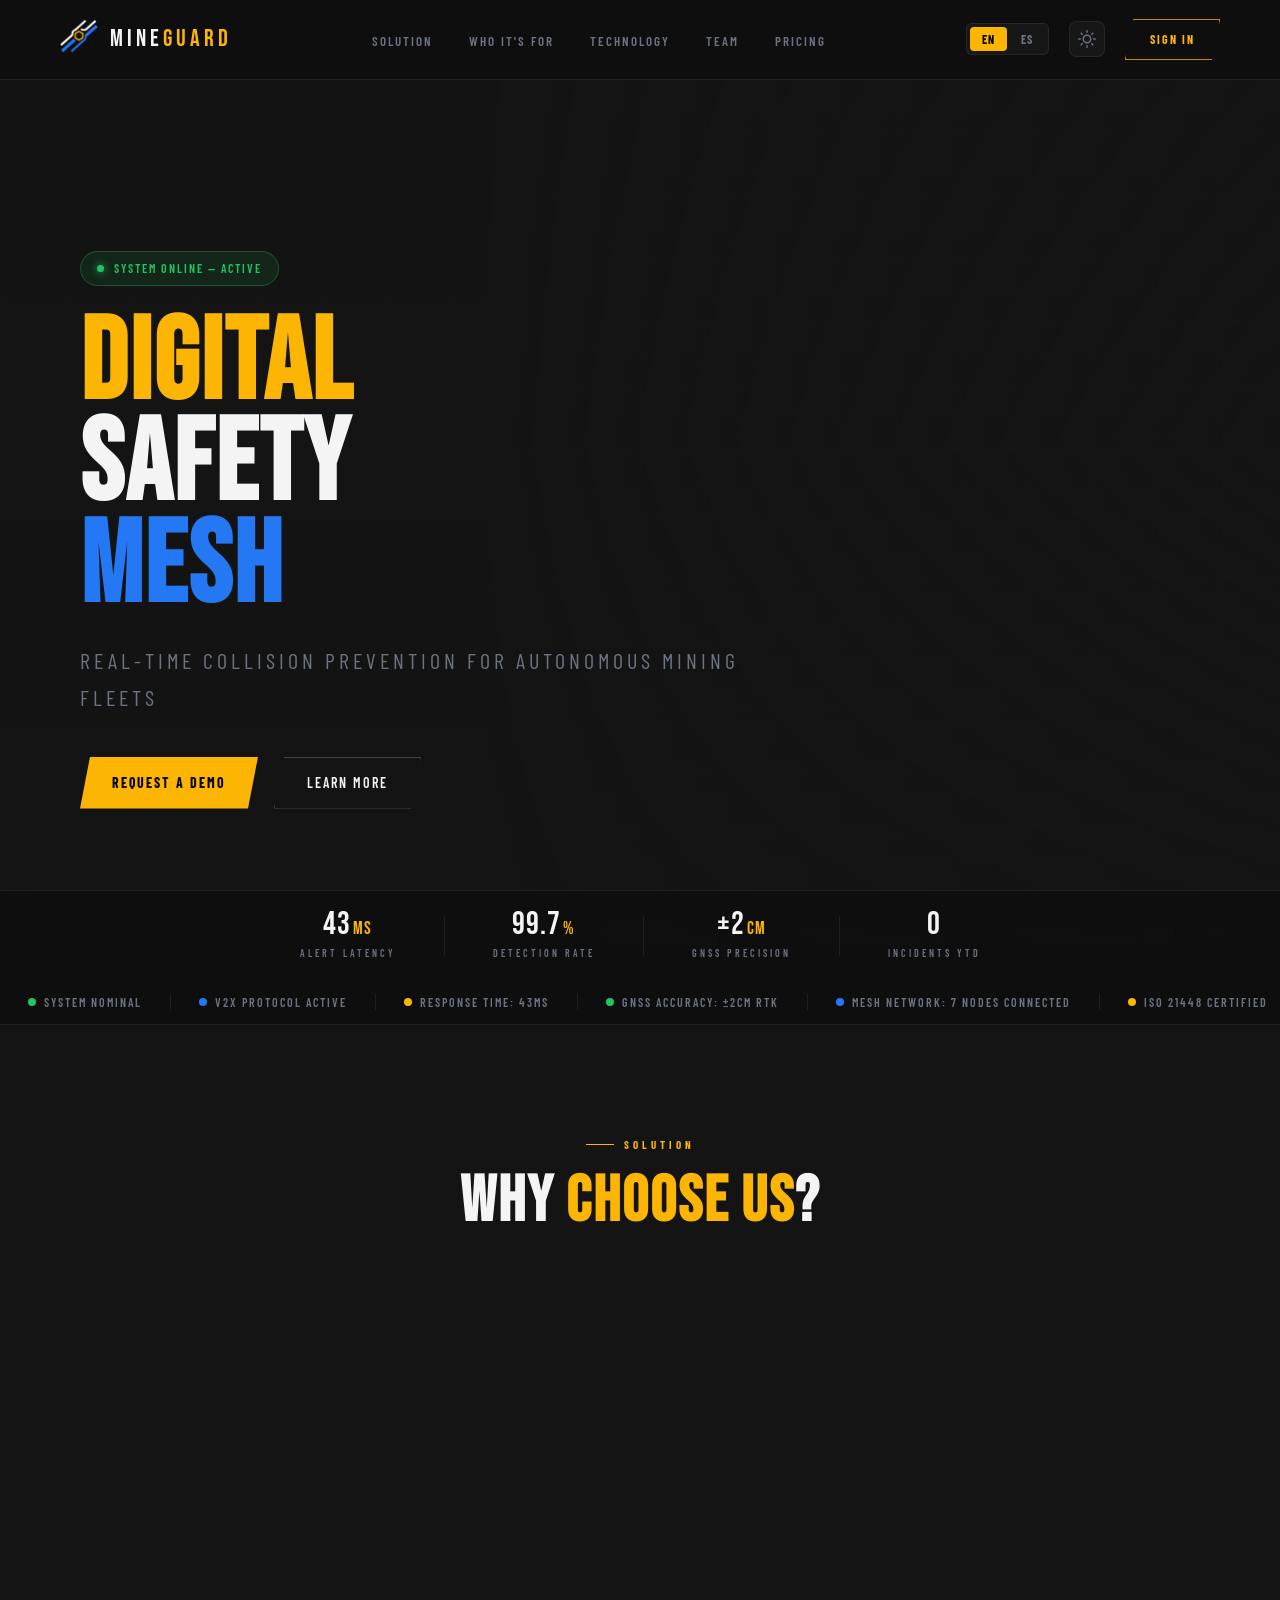
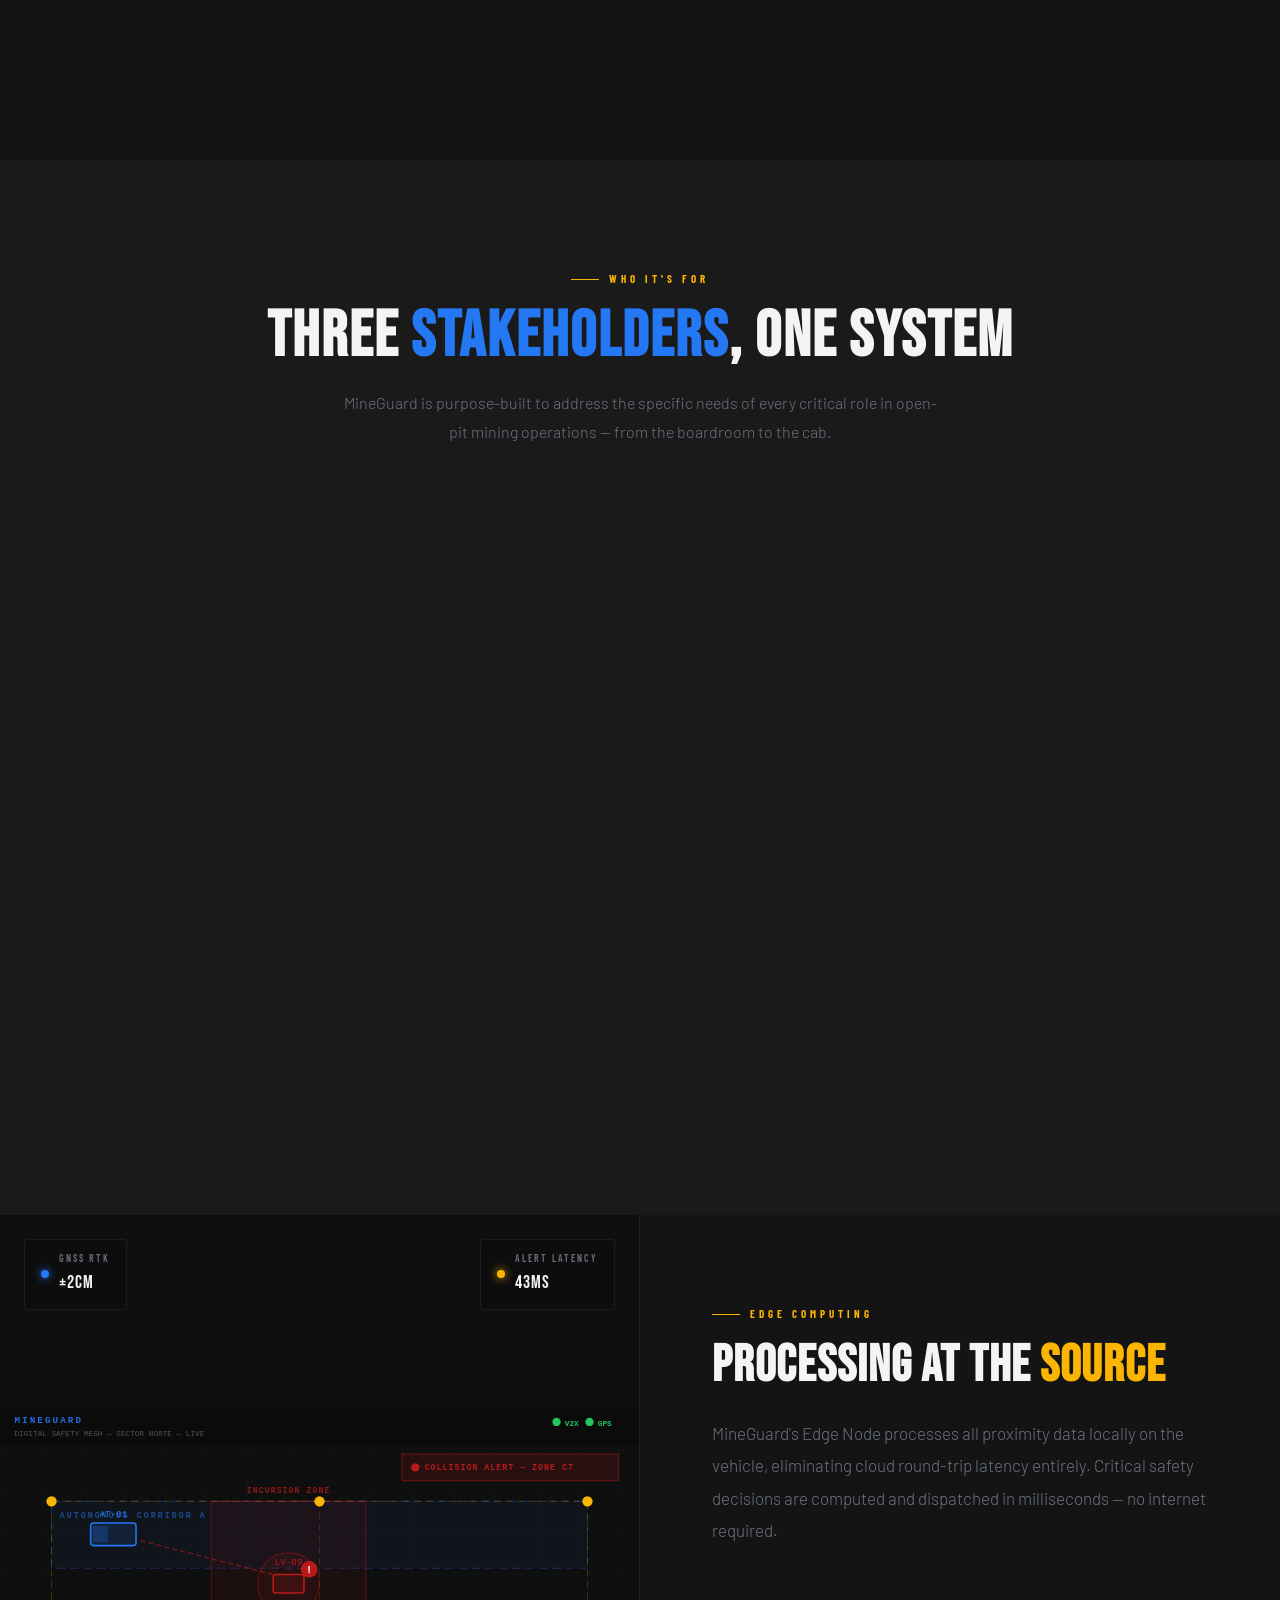
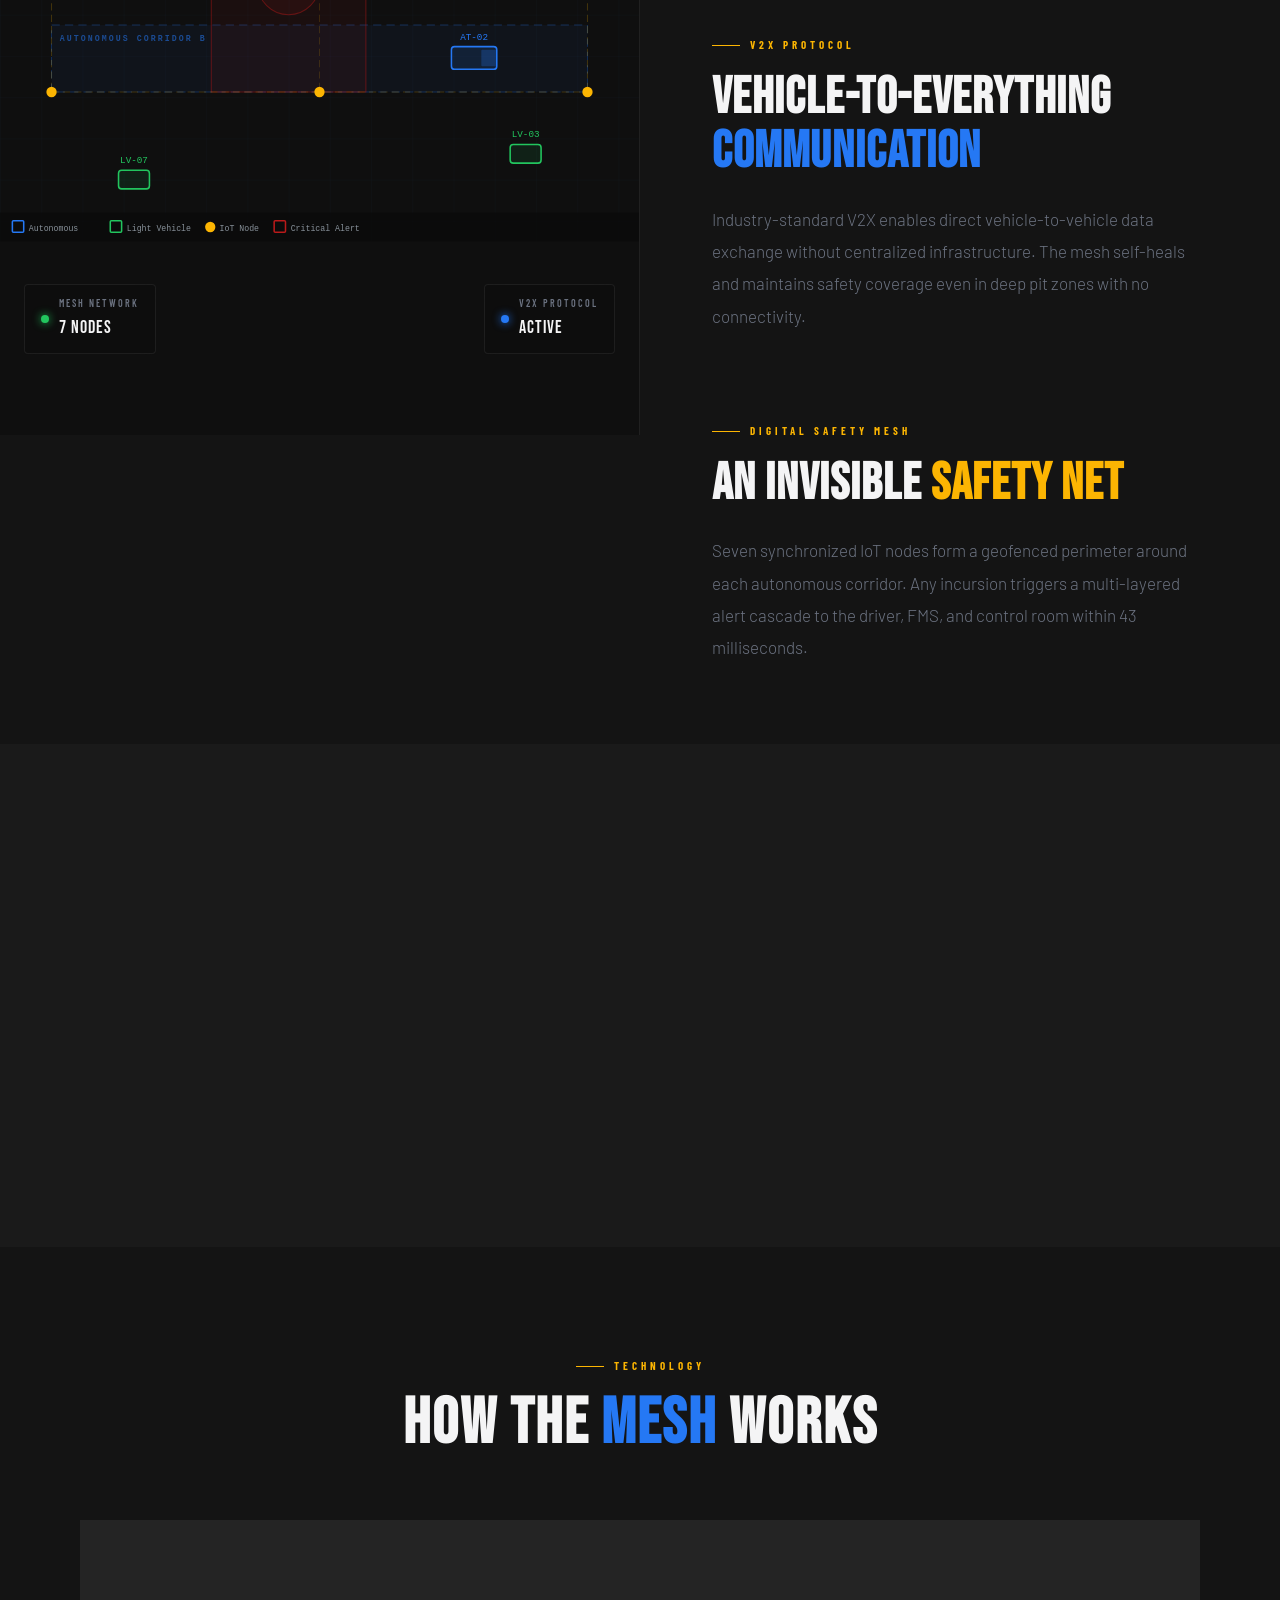
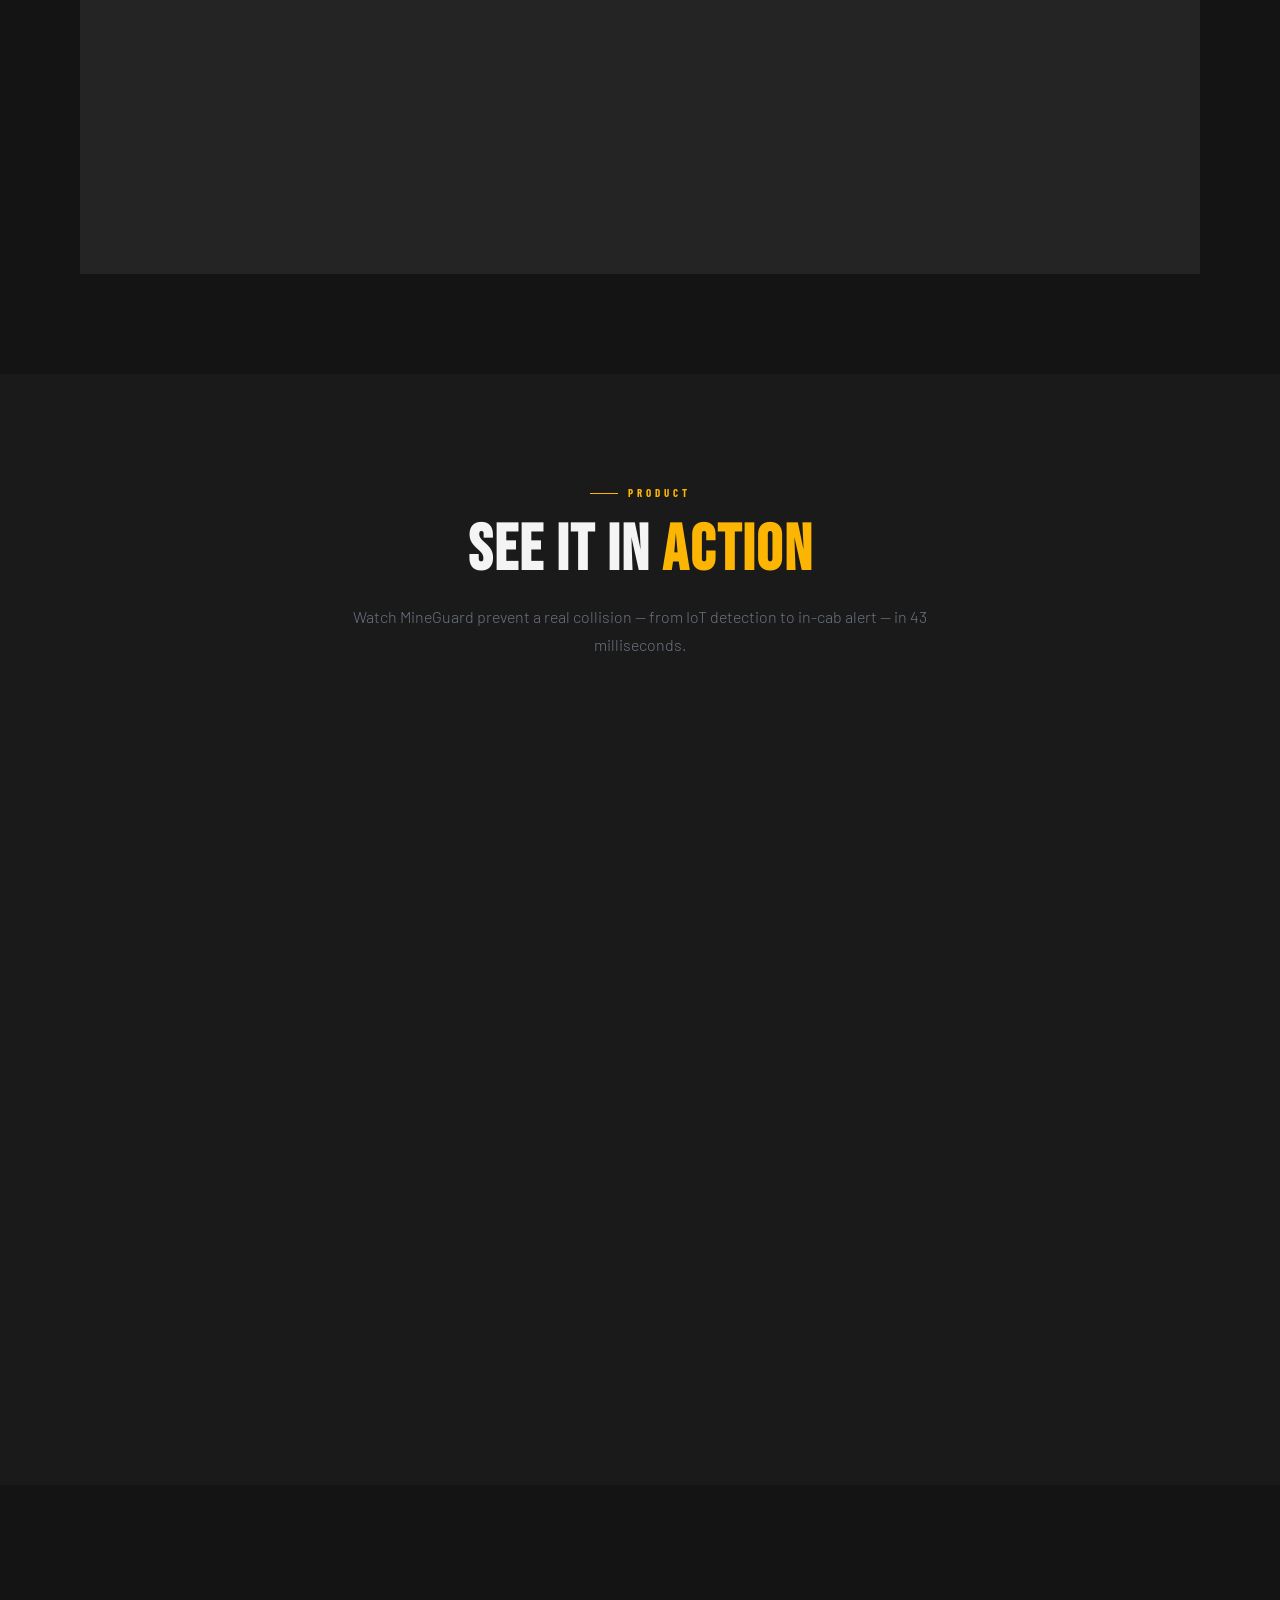
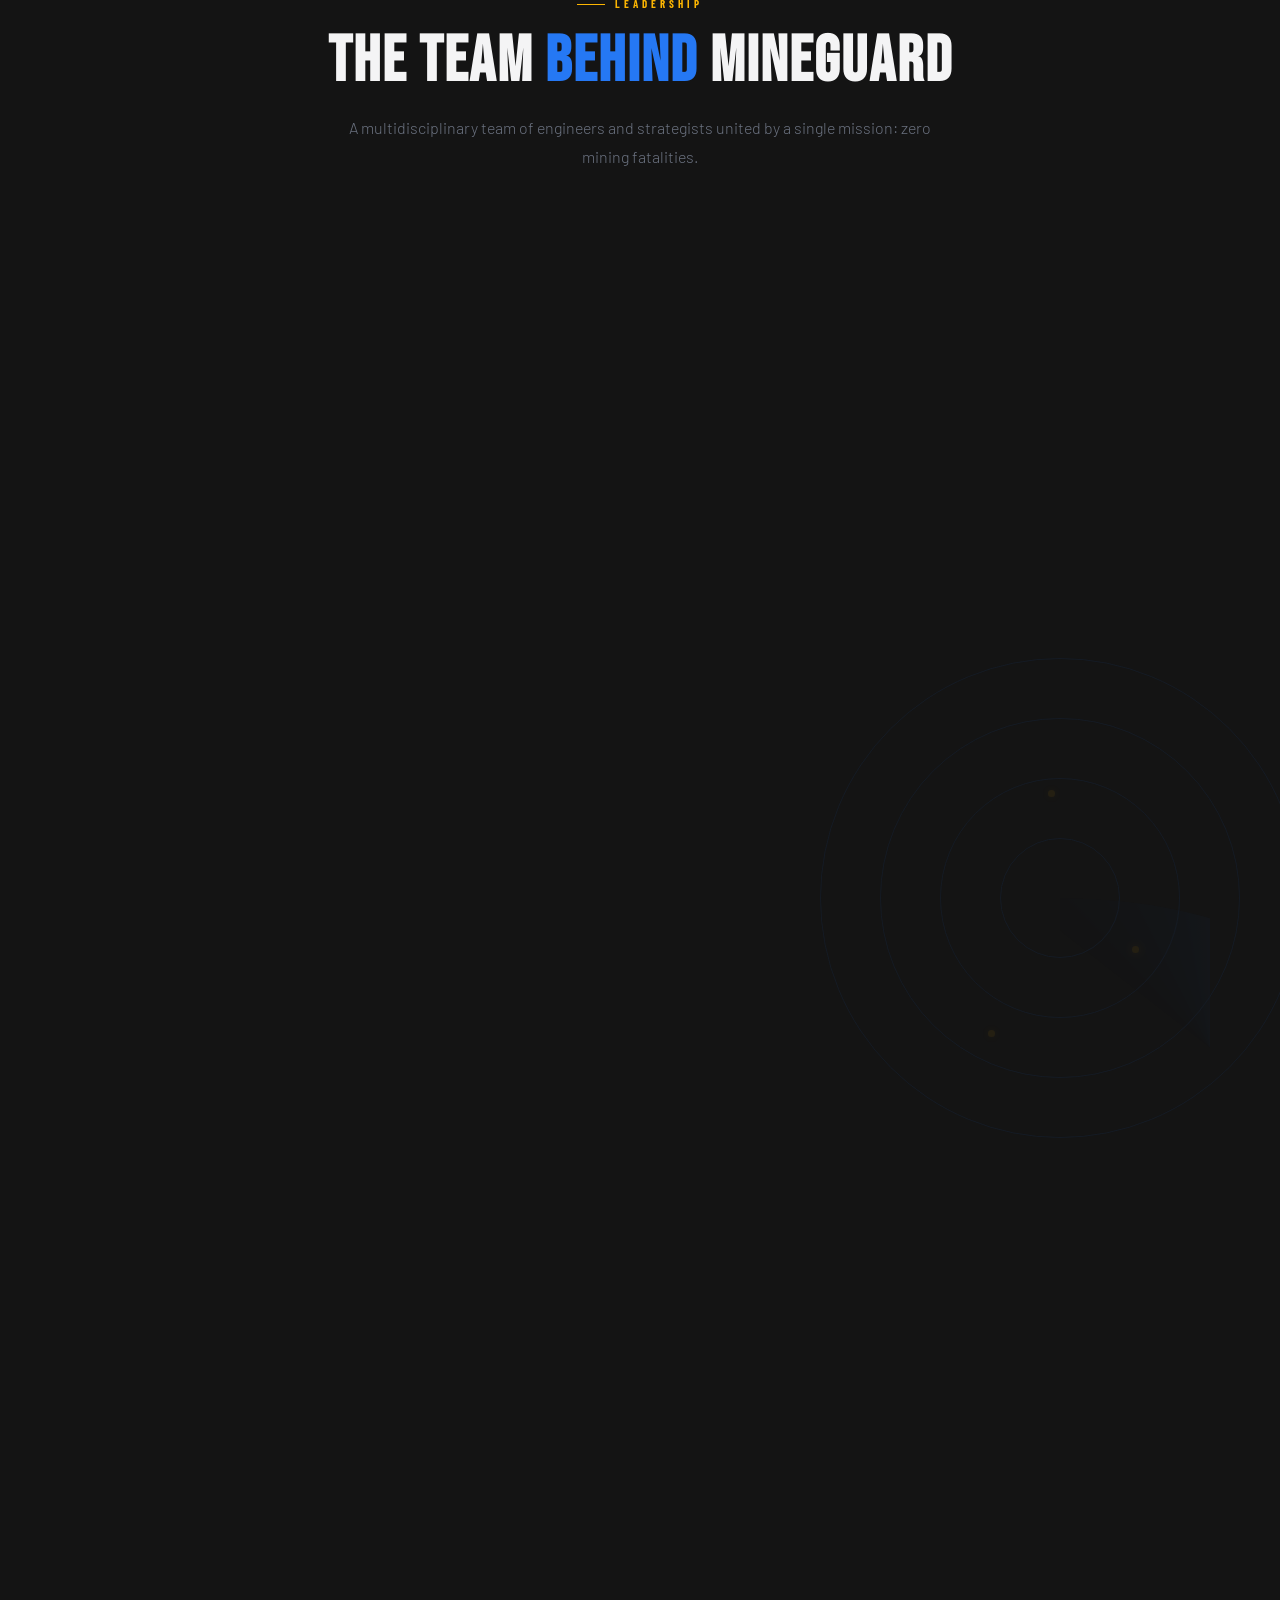
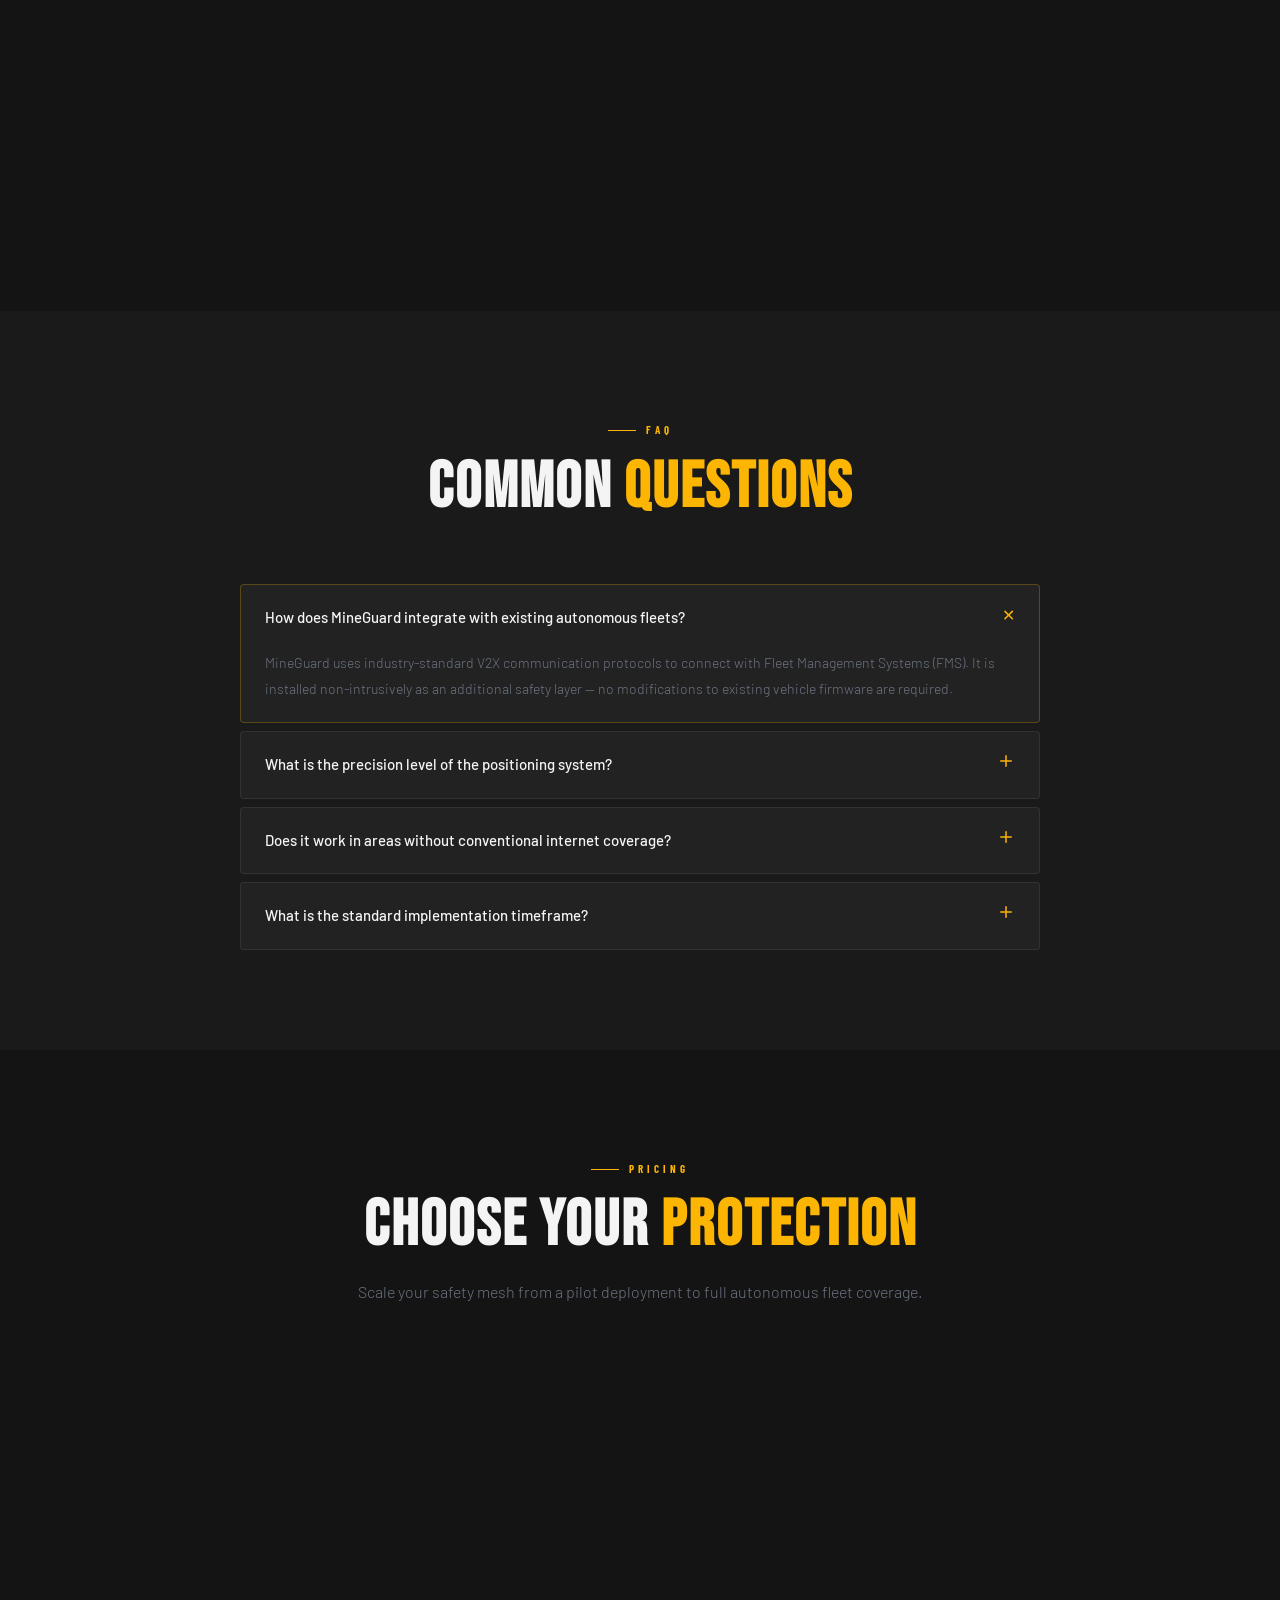
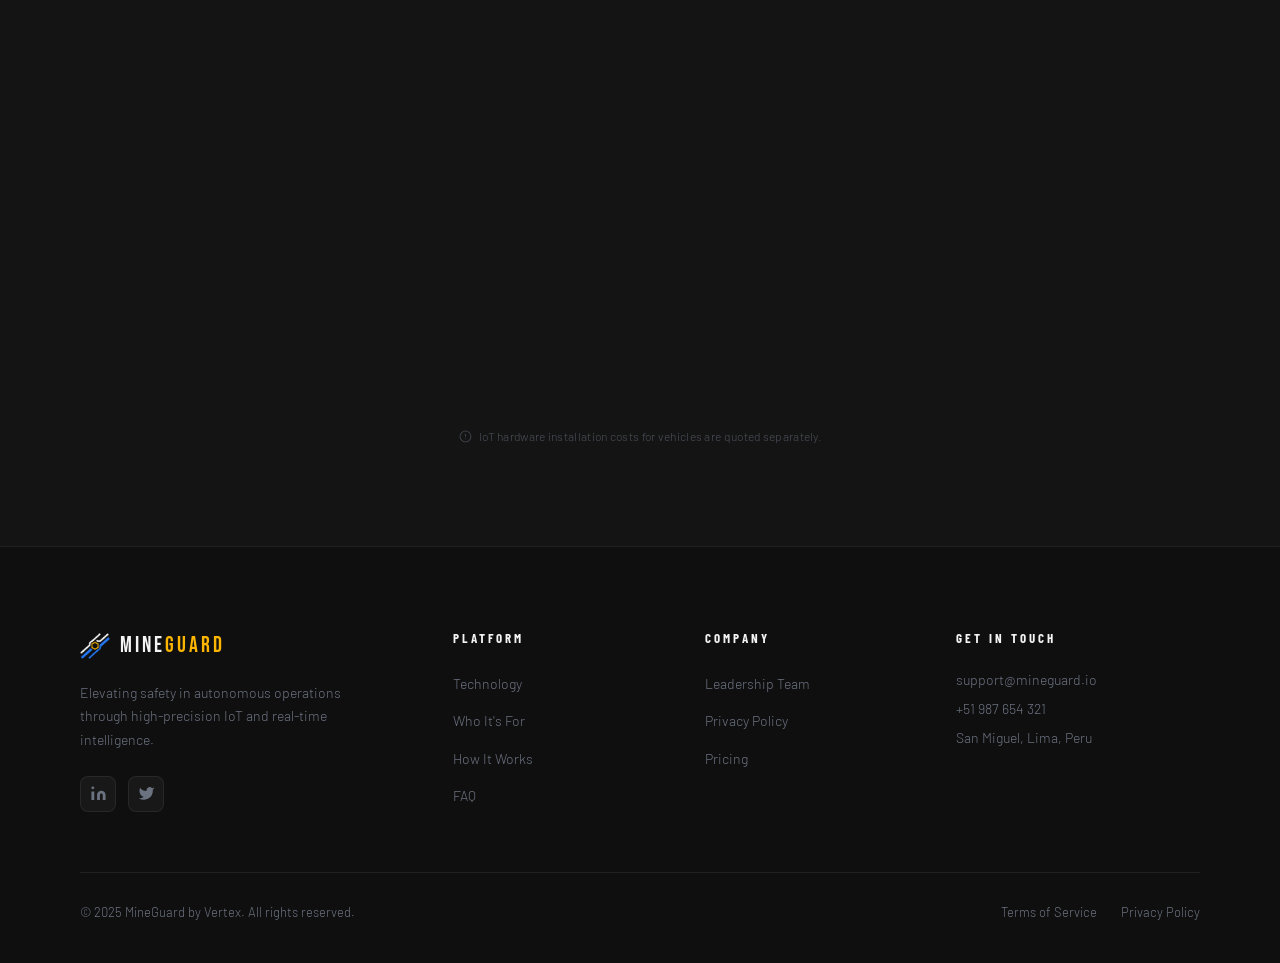
==== commit dbb2857a: "Merge pull request #18 from 1ASI0572-2610-6779-Vertex/feat/sections-overhaul Feat/sections overhaul" ====
--- a/index.html
+++ b/index.html
@@ -79,7 +79,7 @@
       <p class="hero-subtitle" data-section="banner" data-value="subtitle">Real-time collision prevention for autonomous
         mining fleets</p>
       <div class="hero-actions">
-        <a href="#subscription" class="btn-primary" data-section="banner" data-value="cta">Request a Demo</a>
+        <button class="btn-primary" id="hero-cta" onclick="openRegistrationModal()" data-section="banner" data-value="cta">Request a Demo</button>
         <a href="#solution" class="btn-ghost" data-section="banner" data-value="ghost-cta">Learn More</a>
       </div>
     </div>
@@ -930,104 +930,245 @@
   <section id="subscription">
     <div class="section-header">
       <div class="section-tag" data-section="subscription" data-value="tag">Pricing</div>
-      <h2 class="section-title" data-section="subscription" data-value="heading">ENTERPRISE <span
-          class="accent-yellow">PLAN</span></h2>
-      <p class="section-subtitle" data-section="subscription" data-value="subtitle">One plan. Full protection. Zero
-        compromise.</p>
-    </div>
-    <div class="pricing-layout">
-      <div class="pricing-visual fade-up">
-        <div class="mesh-container">
-          <div class="alert-badge-mesh">
-            <span class="abm-pulse"></span>
-            <span data-section="subscription" data-value="alert">Alert Active</span>
-          </div>
-          <svg class="mesh-svg" viewBox="0 0 400 400">
-            <line x1="50" y1="50" x2="200" y2="80" stroke="rgba(37,120,244,0.3)" stroke-width="1" />
-            <line x1="200" y1="80" x2="350" y2="50" stroke="rgba(37,120,244,0.3)" stroke-width="1" />
-            <line x1="50" y1="50" x2="80" y2="200" stroke="rgba(37,120,244,0.3)" stroke-width="1" />
-            <line x1="80" y1="200" x2="200" y2="200" stroke="rgba(37,120,244,0.5)" stroke-width="1.5" />
-            <line x1="200" y1="200" x2="320" y2="200" stroke="rgba(37,120,244,0.5)" stroke-width="1.5" />
-            <line x1="320" y1="200" x2="350" y2="50" stroke="rgba(37,120,244,0.3)" stroke-width="1" />
-            <line x1="200" y1="80" x2="200" y2="200" stroke="rgba(37,120,244,0.4)" stroke-width="1" />
-            <line x1="80" y1="200" x2="120" y2="340" stroke="rgba(37,120,244,0.3)" stroke-width="1" />
-            <line x1="120" y1="340" x2="200" y2="320" stroke="rgba(37,120,244,0.3)" stroke-width="1" />
-            <line x1="200" y1="320" x2="280" y2="340" stroke="rgba(37,120,244,0.3)" stroke-width="1" />
-            <line x1="280" y1="340" x2="320" y2="200" stroke="rgba(37,120,244,0.3)" stroke-width="1" />
-            <line x1="200" y1="200" x2="200" y2="320" stroke="rgba(37,120,244,0.4)" stroke-width="1" />
-            <polygon points="200,80 350,50 320,200 200,200" fill="rgba(37,120,244,0.05)" stroke="rgba(37,120,244,0.15)"
-              stroke-width="1" />
-            <polygon points="80,200 200,200 120,340" fill="rgba(186,26,26,0.08)" stroke="rgba(186,26,26,0.4)"
-              stroke-width="1.5" stroke-dasharray="5,4" />
+      <h2 class="section-title" data-section="subscription" data-value="heading">CHOOSE YOUR <span
+          class="accent-yellow">PROTECTION</span></h2>
+      <p class="section-subtitle" data-section="subscription" data-value="subtitle">Scale your safety mesh from a pilot
+        deployment to full autonomous fleet coverage.</p>
+    </div>
+
+    <div class="pricing-grid">
+
+      <!-- Card 1: Malla Preventiva -->
+      <div class="pg-card fade-up" data-tier="starter">
+        <div class="pgc-top-line"></div>
+        <div class="pgc-header">
+          <span class="pgc-badge" data-section="subscription" data-value="p1-badge">Starter</span>
+          <h3 class="pgc-name" data-section="subscription" data-value="p1-name">Malla Preventiva</h3>
+          <p class="pgc-tagline" data-section="subscription" data-value="p1-tagline">Despliegue Piloto</p>
+        </div>
+        <div class="pgc-price">
+          <span class="pgc-currency">$</span>
+          <span class="pgc-amount">250</span>
+          <span class="pgc-period" data-section="subscription" data-value="period">/ mes</span>
+        </div>
+        <p class="pgc-desc" data-section="subscription" data-value="p1-desc">Validación en rutas críticas para mitigar
+          riesgos inmediatos.</p>
+        <ul class="pgc-features">
+          <li>
+            <span class="pgc-check">
+              <svg width="13" height="13" viewBox="0 0 24 24" fill="none" stroke="currentColor" stroke-width="2.5"
+                stroke-linecap="round" stroke-linejoin="round">
+                <polyline points="20 6 9 17 4 12" />
+              </svg>
+            </span>
+            <span data-section="subscription" data-value="p1-f1">Hasta 10 Nodos IoT (Vehículos monitoreados)</span>
+          </li>
+          <li>
+            <span class="pgc-check">
+              <svg width="13" height="13" viewBox="0 0 24 24" fill="none" stroke="currentColor" stroke-width="2.5"
+                stroke-linecap="round" stroke-linejoin="round">
+                <polyline points="20 6 9 17 4 12" />
+              </svg>
+            </span>
+            <span data-section="subscription" data-value="p1-f2">2 Accesos al Centro de Control</span>
+          </li>
+          <li>
+            <span class="pgc-check">
+              <svg width="13" height="13" viewBox="0 0 24 24" fill="none" stroke="currentColor" stroke-width="2.5"
+                stroke-linecap="round" stroke-linejoin="round">
+                <polyline points="20 6 9 17 4 12" />
+              </svg>
+            </span>
+            <span data-section="subscription" data-value="p1-f3">Alertas en cabina (proximidad y colisión)</span>
+          </li>
+          <li>
+            <span class="pgc-check">
+              <svg width="13" height="13" viewBox="0 0 24 24" fill="none" stroke="currentColor" stroke-width="2.5"
+                stroke-linecap="round" stroke-linejoin="round">
+                <polyline points="20 6 9 17 4 12" />
+              </svg>
+            </span>
+            <span data-section="subscription" data-value="p1-f4">Botón de pánico integrado</span>
+          </li>
+          <li>
+            <span class="pgc-check">
+              <svg width="13" height="13" viewBox="0 0 24 24" fill="none" stroke="currentColor" stroke-width="2.5"
+                stroke-linecap="round" stroke-linejoin="round">
+                <polyline points="20 6 9 17 4 12" />
+              </svg>
+            </span>
+            <span data-section="subscription" data-value="p1-f5">Dashboard de monitoreo básico</span>
+          </li>
+        </ul>
+        <button class="btn-ghost btn-full pgc-cta"
+          onclick="openRegistrationModal('starter')"
+          data-section="subscription" data-value="p1-cta">Iniciar Piloto</button>
+      </div>
+
+      <!-- Card 2: Control Operacional -->
+      <div class="pg-card pg-card--featured fade-up" data-tier="standard">
+        <div class="pgc-top-line"></div>
+        <div class="pgc-recommended-badge" data-section="subscription" data-value="rec-badge">
+          <svg width="11" height="11" viewBox="0 0 24 24" fill="currentColor">
+            <path d="M12 2l3.09 6.26L22 9.27l-5 4.87 1.18 6.88L12 17.77l-6.18 3.25L7 14.14 2 9.27l6.91-1.01L12 2z" />
           </svg>
-          <div class="mesh-node" style="top:46px;left:46px"></div>
-          <div class="mesh-node" style="top:76px;left:196px"></div>
-          <div class="mesh-node" style="top:46px;left:346px"></div>
-          <div class="mesh-node" style="top:196px;left:76px"></div>
-          <div class="mesh-node mesh-node-active" style="top:196px;left:196px"></div>
-          <div class="mesh-node" style="top:196px;left:316px"></div>
-          <div class="mesh-node" style="top:336px;left:116px"></div>
-          <div class="mesh-node" style="top:316px;left:196px"></div>
-          <div class="mesh-node" style="top:336px;left:276px"></div>
-        </div>
-      </div>
-
-      <div class="pricing-card fade-up">
-        <div class="plan-badge" data-section="subscription" data-value="plan-tag">Enterprise</div>
-        <h3 class="plan-name" data-section="subscription" data-value="plan-name">Full Safety Suite</h3>
-        <div class="plan-price">
-          <span class="pp-currency" data-section="subscription" data-value="currency">$</span>
-          <span class="pp-amount" data-section="subscription" data-value="amount">200</span>
-          <span class="pp-period" data-section="subscription" data-value="period">/unit/month</span>
-        </div>
-        <p class="plan-min" data-section="subscription" data-value="plan-min">Minimum 10 units &bull; Annual commitment
-        </p>
-        <ul class="plan-features">
-          <li>
-            <svg width="15" height="15" viewBox="0 0 24 24" fill="none" stroke="#22C55E" stroke-width="2.5">
-              <polyline points="20 6 9 17 4 12" />
-            </svg>
-            <span data-section="subscription" data-value="feature1">Professional Sensor Installation &amp;
-              Calibration</span>
-          </li>
-          <li>
-            <svg width="15" height="15" viewBox="0 0 24 24" fill="none" stroke="#22C55E" stroke-width="2.5">
-              <polyline points="20 6 9 17 4 12" />
-            </svg>
-            <span data-section="subscription" data-value="feature2">Maximum Detection Range &amp; V2X Capacity</span>
-          </li>
-          <li>
-            <svg width="15" height="15" viewBox="0 0 24 24" fill="none" stroke="#22C55E" stroke-width="2.5">
-              <polyline points="20 6 9 17 4 12" />
-            </svg>
-            <span data-section="subscription" data-value="feature3">Real-Time Monitoring Dashboard (24/7)</span>
-          </li>
-          <li>
-            <svg width="15" height="15" viewBox="0 0 24 24" fill="none" stroke="#22C55E" stroke-width="2.5">
-              <polyline points="20 6 9 17 4 12" />
-            </svg>
-            <span data-section="subscription" data-value="feature4">Anti-Collision V2X Protocol (Full Stack)</span>
-          </li>
-          <li>
-            <svg width="15" height="15" viewBox="0 0 24 24" fill="none" stroke="#22C55E" stroke-width="2.5">
-              <polyline points="20 6 9 17 4 12" />
-            </svg>
-            <span data-section="subscription" data-value="feature5">Cloud Data Storage, Analytics &amp; Export</span>
-          </li>
-          <li>
-            <svg width="15" height="15" viewBox="0 0 24 24" fill="none" stroke="#22C55E" stroke-width="2.5">
-              <polyline points="20 6 9 17 4 12" />
-            </svg>
-            <span data-section="subscription" data-value="feature6">Dedicated Technical Support &amp; SLA
-              Guarantee</span>
+          Recomendado
+        </div>
+        <div class="pgc-header">
+          <span class="pgc-badge pgc-badge--featured" data-section="subscription" data-value="p2-badge">Estándar de
+            Operación</span>
+          <h3 class="pgc-name" data-section="subscription" data-value="p2-name">Control Operacional</h3>
+          <p class="pgc-tagline" data-section="subscription" data-value="p2-tagline">Expansión de Red</p>
+        </div>
+        <div class="pgc-price">
+          <span class="pgc-currency pgc-currency--featured">$</span>
+          <span class="pgc-amount pgc-amount--featured">499</span>
+          <span class="pgc-period" data-section="subscription" data-value="period">/ mes</span>
+        </div>
+        <p class="pgc-desc" data-section="subscription" data-value="p2-desc">El estándar para operaciones continuas y
+          cumplimiento normativo.</p>
+        <ul class="pgc-features">
+          <li>
+            <span class="pgc-check pgc-check--featured">
+              <svg width="13" height="13" viewBox="0 0 24 24" fill="none" stroke="currentColor" stroke-width="2.5"
+                stroke-linecap="round" stroke-linejoin="round">
+                <polyline points="20 6 9 17 4 12" />
+              </svg>
+            </span>
+            <span data-section="subscription" data-value="p2-f1">Hasta 25 Nodos IoT</span>
+          </li>
+          <li>
+            <span class="pgc-check pgc-check--featured">
+              <svg width="13" height="13" viewBox="0 0 24 24" fill="none" stroke="currentColor" stroke-width="2.5"
+                stroke-linecap="round" stroke-linejoin="round">
+                <polyline points="20 6 9 17 4 12" />
+              </svg>
+            </span>
+            <span data-section="subscription" data-value="p2-f2">5 Accesos al Centro de Control</span>
+          </li>
+          <li>
+            <span class="pgc-check pgc-check--featured">
+              <svg width="13" height="13" viewBox="0 0 24 24" fill="none" stroke="currentColor" stroke-width="2.5"
+                stroke-linecap="round" stroke-linejoin="round">
+                <polyline points="20 6 9 17 4 12" />
+              </svg>
+            </span>
+            <span class="has-tooltip"
+              data-tooltip="Sistema de visión artificial que detecta signos de somnolencia del conductor en tiempo real."
+              data-section="subscription" data-value="p2-f3">Detección Biométrica de Fatiga</span>
+          </li>
+          <li>
+            <span class="pgc-check pgc-check--featured">
+              <svg width="13" height="13" viewBox="0 0 24 24" fill="none" stroke="currentColor" stroke-width="2.5"
+                stroke-linecap="round" stroke-linejoin="round">
+                <polyline points="20 6 9 17 4 12" />
+              </svg>
+            </span>
+            <span class="has-tooltip"
+              data-tooltip="Métricas de velocidad, frenos y trayectoria por vehículo. Ranking de riesgo actualizado en tiempo real."
+              data-section="subscription" data-value="p2-f4">Analítica de Desempeño y Ranking de Riesgo</span>
+          </li>
+          <li>
+            <span class="pgc-check pgc-check--featured">
+              <svg width="13" height="13" viewBox="0 0 24 24" fill="none" stroke="currentColor" stroke-width="2.5"
+                stroke-linecap="round" stroke-linejoin="round">
+                <polyline points="20 6 9 17 4 12" />
+              </svg>
+            </span>
+            <span data-section="subscription" data-value="p2-f5">Reportes exportables e historial (30 días)</span>
           </li>
         </ul>
-        <a href="https://mineguard-iot.netlify.app/iam/sign-in" class="btn-primary btn-full" data-section="subscription"
-          data-value="cta">Get Started</a>
-        <p class="plan-note" data-section="subscription" data-value="footer-note">No hidden fees. Full technical support
-          included.</p>
-      </div>
-    </div>
+        <button class="btn-primary btn-full pgc-cta"
+          onclick="openRegistrationModal('standard')"
+          data-section="subscription" data-value="p2-cta">Proteger mi Operación</button>
+      </div>
+
+      <!-- Card 3: Ecosistema Autónomo -->
+      <div class="pg-card fade-up" data-tier="enterprise">
+        <div class="pgc-top-line"></div>
+        <div class="pgc-header">
+          <span class="pgc-badge pgc-badge--enterprise" data-section="subscription"
+            data-value="p3-badge">Enterprise</span>
+          <h3 class="pgc-name" data-section="subscription" data-value="p3-name">Ecosistema Autónomo</h3>
+          <p class="pgc-tagline" data-section="subscription" data-value="p3-tagline">Gestión Integral</p>
+        </div>
+        <div class="pgc-price">
+          <span class="pgc-currency">$</span>
+          <span class="pgc-amount">899</span>
+          <span class="pgc-period" data-section="subscription" data-value="period">/ mes</span>
+        </div>
+        <p class="pgc-desc" data-section="subscription" data-value="p3-desc">Monitoreo total y diseño espacial para
+          flotas mixtas robustas.</p>
+        <ul class="pgc-features">
+          <li>
+            <span class="pgc-check">
+              <svg width="13" height="13" viewBox="0 0 24 24" fill="none" stroke="currentColor" stroke-width="2.5"
+                stroke-linecap="round" stroke-linejoin="round">
+                <polyline points="20 6 9 17 4 12" />
+              </svg>
+            </span>
+            <span data-section="subscription" data-value="p3-f1">Hasta 50 Nodos IoT</span>
+          </li>
+          <li>
+            <span class="pgc-check">
+              <svg width="13" height="13" viewBox="0 0 24 24" fill="none" stroke="currentColor" stroke-width="2.5"
+                stroke-linecap="round" stroke-linejoin="round">
+                <polyline points="20 6 9 17 4 12" />
+              </svg>
+            </span>
+            <span data-section="subscription" data-value="p3-f2">10 Accesos al Centro de Control</span>
+          </li>
+          <li>
+            <span class="pgc-check">
+              <svg width="13" height="13" viewBox="0 0 24 24" fill="none" stroke="currentColor" stroke-width="2.5"
+                stroke-linecap="round" stroke-linejoin="round">
+                <polyline points="20 6 9 17 4 12" />
+              </svg>
+            </span>
+            <span class="has-tooltip"
+              data-tooltip="Integración con datos LiDAR/DEM para modelar el terreno y definir zonas de exclusión digital."
+              data-section="subscription" data-value="p3-f3">Mapeo topográfico y Geofences (Zonas Restringidas)</span>
+          </li>
+          <li>
+            <span class="pgc-check">
+              <svg width="13" height="13" viewBox="0 0 24 24" fill="none" stroke="currentColor" stroke-width="2.5"
+                stroke-linecap="round" stroke-linejoin="round">
+                <polyline points="20 6 9 17 4 12" />
+              </svg>
+            </span>
+            <span class="has-tooltip"
+              data-tooltip="Visualización de densidad de incidentes por sector para priorizar intervenciones preventivas."
+              data-section="subscription" data-value="p3-f4">Identificación de zonas críticas (Mapas de calor)</span>
+          </li>
+          <li>
+            <span class="pgc-check">
+              <svg width="13" height="13" viewBox="0 0 24 24" fill="none" stroke="currentColor" stroke-width="2.5"
+                stroke-linecap="round" stroke-linejoin="round">
+                <polyline points="20 6 9 17 4 12" />
+              </svg>
+            </span>
+            <span class="has-tooltip"
+              data-tooltip="Modelos ML que predicen patrones de riesgo basados en el historial operacional de la flota."
+              data-section="subscription" data-value="p3-f5">Insights automatizados y predictivos</span>
+          </li>
+        </ul>
+        <button class="btn-ghost btn-full pgc-cta pgc-cta--enterprise"
+          onclick="openRegistrationModal('enterprise')"
+          data-section="subscription" data-value="p3-cta">Consultar Integración</button>
+      </div>
+
+    </div>
+
+    <p class="pricing-footnote">
+      <svg width="13" height="13" viewBox="0 0 24 24" fill="none" stroke="currentColor" stroke-width="2"
+        stroke-linecap="round" stroke-linejoin="round">
+        <circle cx="12" cy="12" r="10" />
+        <line x1="12" y1="8" x2="12" y2="12" />
+        <line x1="12" y1="16" x2="12.01" y2="16" />
+      </svg>
+      <span data-section="subscription" data-value="footnote">El costo de instalación de hardware IoT en vehículos se
+        cotiza por separado.</span>
+    </p>
   </section>
 
   <!-- FOOTER -->
@@ -1090,6 +1231,130 @@
     </div>
   </footer>
 
+  <!-- ══ COMPANY REGISTRATION MODAL ══════════════════ -->
+  <div id="reg-modal" class="reg-overlay" aria-hidden="true" role="dialog" aria-modal="true" aria-labelledby="reg-modal-title">
+    <div class="reg-panel">
+
+      <!-- Close -->
+      <button class="reg-close" id="reg-close">
+        <svg width="18" height="18" viewBox="0 0 24 24" fill="none" stroke="currentColor" stroke-width="2" stroke-linecap="round">
+          <line x1="18" y1="6" x2="6" y2="18"/><line x1="6" y1="6" x2="18" y2="18"/>
+        </svg>
+      </button>
+
+      <!-- Header -->
+      <div class="reg-header">
+        <div class="reg-icon-wrap">
+          <svg width="26" height="26" viewBox="0 0 24 24" fill="none" stroke="#FCB502" stroke-width="1.5" stroke-linecap="round" stroke-linejoin="round">
+            <path d="M3 9l9-7 9 7v11a2 2 0 01-2 2H5a2 2 0 01-2-2z"/>
+            <polyline points="9 22 9 12 15 12 15 22"/>
+          </svg>
+        </div>
+        <div class="reg-tag" data-section="register" data-value="tag">Enterprise Registration</div>
+        <h2 class="reg-title" id="reg-modal-title" data-section="register" data-value="title">Register Your Company</h2>
+        <p class="reg-subtitle" data-section="register" data-value="subtitle">Join MineGuard's enterprise network.</p>
+      </div>
+
+      <!-- Form -->
+      <form id="reg-form" class="reg-form" novalidate>
+
+        <!-- ── SECTION 1: Operation Assessment ───────── -->
+        <div class="reg-section-divider">
+          <span class="reg-section-label" data-section="register" data-value="assess-section">Operation Assessment</span>
+        </div>
+
+        <!-- Fleet Size Slider -->
+        <div class="reg-field reg-field--calc">
+          <div class="reg-calc-header">
+            <label class="reg-label" for="reg-fleet-size" data-section="register" data-value="fleet-size-label">Vehicles / Sensors</label>
+            <span class="reg-calc-val" id="fleet-size-display">25</span>
+          </div>
+          <input class="reg-slider" type="range" id="reg-fleet-size" min="1" max="500" value="25" step="1">
+          <div class="reg-slider-ticks">
+            <span>1</span><span>125</span><span>250</span><span>375</span><span>500</span>
+          </div>
+        </div>
+
+        <!-- Operator Count -->
+        <div class="reg-field reg-field--calc">
+          <div class="reg-calc-header">
+            <label class="reg-label" for="reg-operator-count" data-section="register" data-value="operator-count-label">Operators per Shift</label>
+            <span class="reg-calc-val" id="operator-count-display">10</span>
+          </div>
+          <input class="reg-slider" type="range" id="reg-operator-count" min="1" max="200" value="10" step="1">
+          <div class="reg-slider-ticks">
+            <span>1</span><span>50</span><span>100</span><span>150</span><span>200</span>
+          </div>
+        </div>
+
+        <!-- Recommended Plan Card -->
+        <div class="reg-rec-card" id="reg-rec-card" data-plan="starter">
+          <div class="reg-rec-left">
+            <div class="reg-rec-icon" id="reg-rec-icon">
+              <svg width="18" height="18" viewBox="0 0 24 24" fill="none" stroke="currentColor" stroke-width="1.5" stroke-linecap="round" stroke-linejoin="round">
+                <path d="M12 2l3.09 6.26L22 9.27l-5 4.87 1.18 6.88L12 17.77l-6.18 3.25L7 14.14 2 9.27l6.91-1.01L12 2z"/>
+              </svg>
+            </div>
+            <div>
+              <p class="reg-rec-label" data-section="register" data-value="rec-label">Recommended Plan</p>
+              <p class="reg-rec-name" id="reg-rec-name">Malla Preventiva</p>
+            </div>
+          </div>
+          <div class="reg-rec-right">
+            <span class="reg-rec-price" id="reg-rec-price">$250<small>/mo</small></span>
+          </div>
+        </div>
+
+        <!-- ── SECTION 2: Company Info ────────────────── -->
+        <div class="reg-section-divider">
+          <span class="reg-section-label" data-section="register" data-value="info-section">Company Information</span>
+        </div>
+
+        <div class="reg-field">
+          <label class="reg-label" for="reg-company-name" data-section="register" data-value="company-name-label">Company Name</label>
+          <input class="reg-input" type="text" id="reg-company-name" autocomplete="organization" data-section-ph="register" data-value-ph="company-name-placeholder">
+          <span class="reg-err" id="err-company-name" aria-live="polite"></span>
+        </div>
+
+        <div class="reg-field">
+          <label class="reg-label" for="reg-admin-name" data-section="register" data-value="admin-name-label">Admin Full Name</label>
+          <input class="reg-input" type="text" id="reg-admin-name" autocomplete="name" data-section-ph="register" data-value-ph="admin-name-placeholder">
+          <span class="reg-err" id="err-admin-name" aria-live="polite"></span>
+        </div>
+
+        <div class="reg-field">
+          <label class="reg-label" for="reg-admin-email" data-section="register" data-value="admin-email-label">Admin Email</label>
+          <input class="reg-input" type="email" id="reg-admin-email" autocomplete="email" data-section-ph="register" data-value-ph="admin-email-placeholder">
+          <span class="reg-err" id="err-admin-email" aria-live="polite"></span>
+        </div>
+
+        <div class="reg-api-err" id="reg-api-err" aria-live="polite" style="display:none"></div>
+
+        <button type="submit" class="btn-primary btn-full reg-submit" id="reg-submit">
+          <span id="reg-btn-text" data-section="register" data-value="submit">Register Company</span>
+          <span class="reg-spinner" id="reg-spinner" aria-hidden="true"></span>
+        </button>
+
+        <p class="reg-disclaimer" data-section="register" data-value="disclaimer">No credit card required. Our team will reach out within 24h.</p>
+      </form>
+
+      <!-- Success state -->
+      <div class="reg-success" id="reg-success" style="display:none">
+        <div class="reg-success-icon">
+          <svg width="36" height="36" viewBox="0 0 24 24" fill="none" stroke="#22C55E" stroke-width="2" stroke-linecap="round" stroke-linejoin="round">
+            <path d="M22 11.08V12a10 10 0 11-5.93-9.14"/>
+            <polyline points="22 4 12 14.01 9 11.01"/>
+          </svg>
+        </div>
+        <h3 class="reg-success-title" data-section="register" data-value="success-title">Registration Successful</h3>
+        <p class="reg-success-msg" data-section="register" data-value="success-msg">Your company has been registered.</p>
+        <button class="btn-ghost reg-success-close" id="reg-success-close" data-section="register" data-value="success-close">Close</button>
+      </div>
+
+    </div>
+  </div>
+  <!-- ════════════════════════════════════════════════ -->
+
   <script src="https://cdnjs.cloudflare.com/ajax/libs/gsap/3.12.2/gsap.min.js"></script>
   <script src="https://cdnjs.cloudflare.com/ajax/libs/gsap/3.12.2/ScrollTrigger.min.js"></script>
   <script src="main.js"></script>
--- a/style.css
+++ b/style.css
@@ -1938,216 +1938,354 @@
   z-index: 1;
 }
 
-.pricing-layout {
+/* ── Pricing Grid ─────────────────────────────── */
+.pricing-grid {
   display: grid;
-  grid-template-columns: 1fr 480px;
-  gap: 60px;
-  align-items: center;
-  max-width: 1200px;
+  grid-template-columns: repeat(3, 1fr);
+  gap: 24px;
+  max-width: 1100px;
   margin: 0 auto;
-}
-
-.pricing-visual {
-  display: flex;
-  justify-content: center;
-}
-
-.mesh-container {
+  align-items: start;
+}
+
+/* ── Base Card ────────────────────────────────── */
+.pg-card {
+  background: var(--surface);
+  border: 1px solid var(--border);
+  border-radius: 4px;
+  padding: 40px 32px 36px;
   position: relative;
-  width: 400px;
-  height: 400px;
-}
-
-.mesh-svg {
-  position: absolute;
-  inset: 0;
-  width: 100%;
-  height: 100%;
-}
-
-.mesh-node {
-  position: absolute;
-  width: 12px;
-  height: 12px;
-  border-radius: 50%;
-  background: var(--blue);
-  box-shadow: 0 0 16px var(--blue);
-  transform: translate(-50%, -50%);
-}
-
-.mesh-node::before {
-  content: '';
-  position: absolute;
-  inset: -5px;
-  border-radius: 50%;
-  border: 1px solid rgba(37, 120, 244, 0.3);
-  animation: node-ripple 2.5s ease-out infinite;
-}
-
-@keyframes node-ripple {
-  0% {
-    transform: scale(1);
-    opacity: 1;
-  }
-
-  100% {
-    transform: scale(2.4);
-    opacity: 0;
-  }
-}
-
-.mesh-node-active {
-  background: var(--yellow);
-  box-shadow: 0 0 20px var(--yellow);
-}
-
-.mesh-node-active::before {
-  border-color: rgba(252, 181, 2, 0.4);
-}
-
-.alert-badge-mesh {
-  position: absolute;
-  top: 20px;
-  right: 0;
-  display: flex;
-  align-items: center;
-  gap: 8px;
-  background: rgba(186, 26, 26, 0.15);
-  border: 1px solid rgba(186, 26, 26, 0.4);
-  padding: 8px 16px;
-  font-family: 'Barlow Condensed', sans-serif;
-  font-size: 11px;
-  font-weight: 700;
-  letter-spacing: 2px;
-  text-transform: uppercase;
-  color: var(--red);
-  animation: alert-flash 2s ease-in-out infinite;
-  clip-path: polygon(6px 0%, 100% 0%, calc(100% - 6px) 100%, 0% 100%);
-}
-
-@keyframes alert-flash {
-
-  0%,
-  100% {
-    opacity: 1;
-  }
-
-  50% {
-    opacity: 0.4;
-  }
-}
-
-.abm-pulse {
-  width: 7px;
-  height: 7px;
-  border-radius: 50%;
-  background: var(--red);
-  animation: pulse-dot 1.5s ease-in-out infinite;
-}
-
-.pricing-card {
-  background: var(--surface);
-  border: 1px solid var(--border-y);
-  border-radius: 4px;
-  padding: 48px 44px;
-  position: relative;
-  box-shadow: var(--yellow-glow);
-}
-
-.pricing-card::before {
-  content: '';
+  display: flex;
+  flex-direction: column;
+  overflow: hidden;
+  transition: transform 0.35s ease, border-color 0.35s ease, box-shadow 0.35s ease;
+}
+
+/* Colored top accent line */
+.pgc-top-line {
   position: absolute;
   top: 0;
   left: 0;
   right: 0;
   height: 2px;
-  background: linear-gradient(90deg, var(--yellow), var(--blue));
-}
-
-.plan-badge {
+}
+
+.pg-card[data-tier="starter"] .pgc-top-line {
+  background: var(--blue);
+}
+
+.pg-card[data-tier="standard"] .pgc-top-line {
+  background: linear-gradient(90deg, var(--yellow) 0%, #FFD35A 100%);
+}
+
+.pg-card[data-tier="enterprise"] .pgc-top-line {
+  background: linear-gradient(90deg, var(--blue) 0%, rgba(37, 120, 244, 0.35) 100%);
+}
+
+/* Hover — starter / enterprise */
+.pg-card[data-tier="starter"]:hover,
+.pg-card[data-tier="enterprise"]:hover {
+  transform: translateY(-8px);
+  border-color: var(--border-b);
+  box-shadow: var(--blue-glow);
+}
+
+/* ── Featured Card (Decoy Effect) ─────────────── */
+.pg-card--featured {
+  border-color: var(--border-y);
+  box-shadow: var(--yellow-glow), 0 0 60px rgba(252, 181, 2, 0.08);
+  padding: 52px 32px 44px;
+  margin-top: -14px;
+  background: rgba(252, 181, 2, 0.025);
+  z-index: 2;
+}
+
+.pg-card--featured:hover {
+  transform: translateY(-12px);
+  border-color: var(--yellow);
+  box-shadow: 0 0 52px rgba(252, 181, 2, 0.38), 0 24px 64px rgba(0, 0, 0, 0.45);
+}
+
+/* ── Recommended Floating Badge ───────────────── */
+.pgc-recommended-badge {
+  position: absolute;
+  top: 20px;
+  right: 0;
+  background: var(--yellow);
+  color: #000;
+  font-family: 'Barlow Condensed', sans-serif;
+  font-size: 10px;
+  font-weight: 700;
+  letter-spacing: 2px;
+  text-transform: uppercase;
+  padding: 5px 16px 5px 12px;
   display: inline-flex;
   align-items: center;
   gap: 6px;
-  background: var(--yellow-dim);
-  border: 1px solid var(--border-y);
-  color: var(--yellow);
-  font-family: 'Barlow Condensed', sans-serif;
-  font-size: 11px;
+  clip-path: polygon(8px 0%, 100% 0%, 100% 100%, 0% 100%);
+  animation: badge-shimmer 3s ease-in-out infinite;
+}
+
+@keyframes badge-shimmer {
+
+  0%,
+  100% {
+    box-shadow: 0 0 8px rgba(252, 181, 2, 0.4);
+  }
+
+  50% {
+    box-shadow: 0 0 22px rgba(252, 181, 2, 0.75);
+  }
+}
+
+/* ── Card Header ──────────────────────────────── */
+.pgc-header {
+  margin-bottom: 20px;
+}
+
+.pgc-badge {
+  display: inline-flex;
+  align-items: center;
+  gap: 6px;
+  background: var(--blue-dim);
+  border: 1px solid var(--border-b);
+  color: var(--blue);
+  font-family: 'Barlow Condensed', sans-serif;
+  font-size: 10px;
   font-weight: 700;
   letter-spacing: 3px;
   text-transform: uppercase;
-  padding: 5px 14px;
+  padding: 4px 12px;
   border-radius: 50px;
-  margin-bottom: 20px;
-}
-
-.plan-name {
+  margin-bottom: 14px;
+}
+
+.pgc-badge--featured {
+  background: var(--yellow-dim);
+  border-color: var(--border-y);
+  color: var(--yellow);
+}
+
+.pgc-badge--enterprise {
+  background: var(--blue-dim);
+  border-color: var(--border-b);
+  color: var(--blue);
+}
+
+.pgc-name {
   font-family: 'Bebas Neue', sans-serif;
-  font-size: 36px;
+  font-size: 30px;
   color: var(--white);
   letter-spacing: 2px;
-  margin-bottom: 16px;
-}
-
-.plan-price {
+  line-height: 1.1;
+  margin-bottom: 4px;
+}
+
+.pgc-tagline {
+  font-family: 'Barlow Condensed', sans-serif;
+  font-size: 12px;
+  font-weight: 600;
+  letter-spacing: 2px;
+  text-transform: uppercase;
+  color: var(--muted);
+}
+
+/* ── Price Block ──────────────────────────────── */
+.pgc-price {
   display: flex;
   align-items: baseline;
-  gap: 4px;
-  margin-bottom: 8px;
-}
-
-.pp-currency {
+  gap: 2px;
+  margin-bottom: 12px;
+}
+
+.pgc-currency {
   font-family: 'Bebas Neue', sans-serif;
-  font-size: 24px;
-  color: var(--yellow);
+  font-size: 22px;
+  color: var(--muted);
   align-self: flex-start;
   margin-top: 8px;
 }
 
-.pp-amount {
+.pgc-currency--featured {
+  color: var(--yellow);
+}
+
+.pgc-amount {
   font-family: 'Bebas Neue', sans-serif;
-  font-size: 72px;
+  font-size: 68px;
   color: var(--white);
   line-height: 1;
   letter-spacing: -2px;
 }
 
-.pp-period {
-  font-size: 15px;
+.pgc-amount--featured {
+  color: var(--yellow);
+}
+
+.pgc-period {
+  font-size: 13px;
   color: var(--muted);
   margin-left: 4px;
-}
-
-.plan-min {
+  letter-spacing: 0.5px;
+}
+
+/* ── Description ──────────────────────────────── */
+.pgc-desc {
+  font-size: 13px;
+  color: var(--muted);
+  line-height: 1.7;
+  margin-bottom: 24px;
+  padding-bottom: 24px;
+  border-bottom: 1px solid var(--border);
+}
+
+/* ── Feature List ─────────────────────────────── */
+.pgc-features {
+  list-style: none;
+  display: flex;
+  flex-direction: column;
+  gap: 11px;
+  margin-bottom: 28px;
+  flex: 1;
+}
+
+.pgc-features li {
+  display: flex;
+  align-items: flex-start;
+  gap: 10px;
+  font-size: 13.5px;
+  color: var(--text);
+  line-height: 1.55;
+}
+
+/* ── Check Icon with hover microanimation ─────── */
+.pgc-check {
+  width: 22px;
+  height: 22px;
+  min-width: 22px;
+  border-radius: 50%;
+  background: var(--green-dim);
+  border: 1px solid rgba(34, 197, 94, 0.2);
+  display: flex;
+  align-items: center;
+  justify-content: center;
+  color: var(--green);
+  margin-top: 1px;
+  transition: transform 0.3s ease, background 0.3s ease, box-shadow 0.3s ease;
+}
+
+.pg-card:hover .pgc-check {
+  transform: scale(1.18) rotate(-6deg);
+  background: rgba(34, 197, 94, 0.18);
+  box-shadow: 0 0 10px rgba(34, 197, 94, 0.28);
+}
+
+.pgc-check--featured {
+  background: var(--yellow-dim);
+  border-color: rgba(252, 181, 2, 0.25);
+  color: var(--yellow);
+}
+
+.pg-card--featured:hover .pgc-check--featured {
+  background: rgba(252, 181, 2, 0.18);
+  box-shadow: 0 0 10px rgba(252, 181, 2, 0.32);
+}
+
+/* ── Interactive Tooltip ──────────────────────── */
+.has-tooltip {
+  position: relative;
+  cursor: help;
+  border-bottom: 1px dashed rgba(255, 255, 255, 0.18);
+  padding-bottom: 1px;
+  transition: border-color 0.2s;
+}
+
+.has-tooltip:hover {
+  border-bottom-color: var(--yellow);
+}
+
+.has-tooltip::after {
+  content: attr(data-tooltip);
+  position: absolute;
+  bottom: calc(100% + 10px);
+  left: 0;
+  transform: translateY(6px);
+  background: rgba(18, 18, 18, 0.97);
+  border: 1px solid var(--border);
+  backdrop-filter: blur(12px);
+  -webkit-backdrop-filter: blur(12px);
+  color: var(--text);
+  font-family: 'Barlow', sans-serif;
   font-size: 12px;
-  color: var(--muted);
-  margin-bottom: 32px;
-  letter-spacing: 0.5px;
-}
-
-.plan-features {
-  list-style: none;
-  display: flex;
-  flex-direction: column;
-  gap: 12px;
-  margin-bottom: 36px;
-  border-top: 1px solid var(--border);
-  padding-top: 24px;
-}
-
-.plan-features li {
-  display: flex;
-  align-items: center;
-  gap: 12px;
-  font-size: 14px;
-  color: var(--text);
-}
-
-.plan-note {
+  font-weight: 400;
+  line-height: 1.55;
+  letter-spacing: 0;
+  text-transform: none;
+  padding: 10px 14px;
+  border-radius: 4px;
+  white-space: normal;
+  min-width: 200px;
+  max-width: 260px;
+  z-index: 20;
+  opacity: 0;
+  pointer-events: none;
+  transition: opacity 0.22s ease, transform 0.22s ease;
+  box-shadow: 0 12px 32px rgba(0, 0, 0, 0.55);
+}
+
+.has-tooltip::before {
+  content: '';
+  position: absolute;
+  bottom: calc(100% + 5px);
+  left: 12px;
+  transform: translateY(6px);
+  width: 0;
+  height: 0;
+  border-left: 5px solid transparent;
+  border-right: 5px solid transparent;
+  border-top: 5px solid rgba(255, 255, 255, 0.07);
+  opacity: 0;
+  pointer-events: none;
+  z-index: 21;
+  transition: opacity 0.22s ease, transform 0.22s ease;
+}
+
+.has-tooltip:hover::after,
+.has-tooltip:hover::before {
+  opacity: 1;
+  transform: translateY(0);
+}
+
+/* ── Enterprise CTA variant ───────────────────── */
+.pgc-cta--enterprise {
+  border-color: rgba(37, 120, 244, 0.35);
+  color: var(--blue);
+}
+
+.pgc-cta--enterprise:hover {
+  border-color: var(--blue);
+  color: var(--white);
+  background: var(--blue-dim);
+  box-shadow: var(--blue-glow);
+}
+
+/* ── Footnote ─────────────────────────────────── */
+.pricing-footnote {
+  display: flex;
+  align-items: center;
+  justify-content: center;
+  gap: 7px;
   text-align: center;
   font-size: 12px;
   color: var(--muted);
-  margin-top: 16px;
+  margin-top: 44px;
+  opacity: 0.65;
+  letter-spacing: 0.3px;
+}
+
+.pricing-footnote svg {
+  flex-shrink: 0;
+  opacity: 0.7;
 }
 
 /* ══════════════════════════════════════════════════
@@ -2444,13 +2582,15 @@
     grid-template-columns: repeat(2, 1fr);
   }
 
-  .pricing-layout {
+  .pricing-grid {
     grid-template-columns: 1fr;
-    gap: 48px;
-  }
-
-  .pricing-visual {
-    display: none;
+    max-width: 480px;
+    gap: 20px;
+  }
+
+  .pg-card--featured {
+    margin-top: 0;
+    padding: 44px 32px 40px;
   }
 
   .footer-grid {
@@ -2526,6 +2666,10 @@
     padding: 72px 24px;
   }
 
+  .pricing-grid {
+    max-width: 100%;
+  }
+
   .footer {
     padding: 60px 24px 32px;
   }
@@ -2612,12 +2756,16 @@
     font-size: clamp(32px, 9vw, 52px);
   }
 
-  .pp-amount {
-    font-size: 56px;
-  }
-
-  .pricing-card {
-    padding: 32px 24px;
+  .pgc-amount {
+    font-size: 54px;
+  }
+
+  .pg-card {
+    padding: 32px 24px 28px;
+  }
+
+  .pg-card--featured {
+    padding: 36px 24px 32px;
   }
 
   .mv-card {
@@ -3159,4 +3307,526 @@
   white-space: nowrap;
   z-index: 2;
   user-select: none;
-}+}
+
+/* ══════════════════════════════════════════════════
+   COMPANY REGISTRATION MODAL
+══════════════════════════════════════════════════ */
+
+/* Overlay */
+.reg-overlay {
+  position: fixed;
+  inset: 0;
+  z-index: 9000;
+  display: flex;
+  align-items: center;
+  justify-content: center;
+  padding: 20px;
+  background: rgba(0, 0, 0, 0.75);
+  backdrop-filter: blur(6px);
+  opacity: 0;
+  pointer-events: none;
+  transition: opacity 0.3s ease;
+}
+
+.reg-overlay.is-open {
+  opacity: 1;
+  pointer-events: all;
+}
+
+/* Panel */
+.reg-panel {
+  position: relative;
+  width: 100%;
+  max-width: 500px;
+  background: #1a1a1a;
+  border: 1px solid rgba(252, 181, 2, 0.2);
+  padding: 40px 40px 36px;
+  transform: translateY(24px) scale(0.97);
+  transition: transform 0.32s cubic-bezier(0.22, 1, 0.36, 1);
+  max-height: 90vh;
+  overflow-y: auto;
+  scrollbar-width: thin;
+  scrollbar-color: rgba(252, 181, 2, 0.3) transparent;
+}
+
+.reg-overlay.is-open .reg-panel {
+  transform: translateY(0) scale(1);
+}
+
+/* Top accent line */
+.reg-panel::before {
+  content: '';
+  position: absolute;
+  top: 0;
+  left: 0;
+  right: 0;
+  height: 2px;
+  background: linear-gradient(90deg, var(--yellow), transparent);
+}
+
+/* Close button */
+.reg-close {
+  position: absolute;
+  top: 16px;
+  right: 16px;
+  background: none;
+  border: 1px solid var(--border);
+  color: var(--muted);
+  width: 32px;
+  height: 32px;
+  display: flex;
+  align-items: center;
+  justify-content: center;
+  cursor: pointer;
+  transition: border-color 0.2s, color 0.2s;
+}
+
+.reg-close:hover {
+  border-color: var(--yellow);
+  color: var(--yellow);
+}
+
+/* Header */
+.reg-header {
+  text-align: center;
+  margin-bottom: 28px;
+}
+
+.reg-icon-wrap {
+  display: inline-flex;
+  align-items: center;
+  justify-content: center;
+  width: 56px;
+  height: 56px;
+  background: var(--yellow-dim);
+  border: 1px solid rgba(252, 181, 2, 0.2);
+  margin-bottom: 16px;
+}
+
+.reg-tag {
+  font-family: 'Barlow Condensed', sans-serif;
+  font-size: 10px;
+  font-weight: 700;
+  letter-spacing: 4px;
+  text-transform: uppercase;
+  color: var(--yellow);
+  margin-bottom: 10px;
+}
+
+.reg-tag::before {
+  content: '— ';
+}
+
+.reg-tag::after {
+  content: ' —';
+}
+
+.reg-title {
+  font-family: 'Bebas Neue', sans-serif;
+  font-size: 28px;
+  letter-spacing: 2px;
+  color: var(--white);
+  margin-bottom: 8px;
+}
+
+.reg-subtitle {
+  font-size: 13px;
+  color: var(--muted);
+  line-height: 1.6;
+}
+
+/* Plan badge */
+.reg-plan-badge {
+  display: flex;
+  align-items: center;
+  gap: 8px;
+  background: var(--yellow-dim);
+  border: 1px solid rgba(252, 181, 2, 0.2);
+  padding: 8px 14px;
+  font-size: 12px;
+  color: var(--yellow);
+  margin-bottom: 24px;
+  font-family: 'Barlow Condensed', sans-serif;
+  letter-spacing: 1px;
+}
+
+.reg-plan-badge strong {
+  font-weight: 700;
+  text-transform: uppercase;
+}
+
+/* Form */
+.reg-form {
+  display: flex;
+  flex-direction: column;
+  gap: 20px;
+}
+
+.reg-field {
+  display: flex;
+  flex-direction: column;
+  gap: 6px;
+}
+
+.reg-label {
+  font-family: 'Barlow Condensed', sans-serif;
+  font-size: 11px;
+  font-weight: 700;
+  letter-spacing: 2px;
+  text-transform: uppercase;
+  color: var(--text);
+}
+
+.reg-input {
+  background: rgba(255, 255, 255, 0.04);
+  border: 1px solid rgba(255, 255, 255, 0.1);
+  color: var(--white);
+  font-family: 'Barlow', sans-serif;
+  font-size: 14px;
+  font-weight: 300;
+  padding: 12px 16px;
+  outline: none;
+  transition: border-color 0.2s, box-shadow 0.2s;
+  width: 100%;
+}
+
+.reg-input::placeholder {
+  color: rgba(107, 114, 128, 0.6);
+}
+
+.reg-input:focus {
+  border-color: rgba(252, 181, 2, 0.5);
+  box-shadow: 0 0 0 3px rgba(252, 181, 2, 0.07);
+}
+
+.reg-input.has-error {
+  border-color: rgba(186, 26, 26, 0.6);
+}
+
+.reg-input.has-error:focus {
+  box-shadow: 0 0 0 3px rgba(186, 26, 26, 0.08);
+}
+
+/* Error messages */
+.reg-err {
+  font-size: 11px;
+  color: #f87171;
+  min-height: 14px;
+  font-family: 'Barlow', sans-serif;
+}
+
+/* API-level error */
+.reg-api-err {
+  background: rgba(186, 26, 26, 0.1);
+  border: 1px solid rgba(186, 26, 26, 0.3);
+  color: #f87171;
+  font-size: 12px;
+  padding: 10px 14px;
+  line-height: 1.5;
+}
+
+/* Submit button states */
+.reg-submit {
+  margin-top: 4px;
+  position: relative;
+  justify-content: center;
+}
+
+.reg-submit:disabled {
+  opacity: 0.65;
+  cursor: not-allowed;
+  transform: none !important;
+}
+
+/* Spinner */
+.reg-spinner {
+  display: none;
+  width: 16px;
+  height: 16px;
+  border: 2px solid rgba(0, 0, 0, 0.3);
+  border-top-color: #000;
+  border-radius: 50%;
+  animation: reg-spin 0.7s linear infinite;
+}
+
+.reg-submit.is-loading .reg-spinner {
+  display: inline-block;
+}
+
+@keyframes reg-spin {
+  to { transform: rotate(360deg); }
+}
+
+/* Success state */
+.reg-success {
+  text-align: center;
+  padding: 20px 0 8px;
+}
+
+.reg-success-icon {
+  display: inline-flex;
+  align-items: center;
+  justify-content: center;
+  width: 72px;
+  height: 72px;
+  background: var(--green-dim);
+  border: 1px solid rgba(34, 197, 94, 0.25);
+  border-radius: 50%;
+  margin-bottom: 20px;
+}
+
+.reg-success-title {
+  font-family: 'Bebas Neue', sans-serif;
+  font-size: 22px;
+  letter-spacing: 2px;
+  color: var(--white);
+  margin-bottom: 12px;
+}
+
+.reg-success-msg {
+  font-size: 13px;
+  color: var(--muted);
+  line-height: 1.7;
+  margin-bottom: 28px;
+}
+
+.reg-success-close {
+  clip-path: none;
+  padding: 10px 32px;
+}
+
+/* Responsive */
+@media (max-width: 540px) {
+  .reg-panel {
+    padding: 32px 24px 28px;
+  }
+
+  .reg-title {
+    font-size: 22px;
+  }
+}
+
+
+/* ══════════════════════════════════════════════════
+   CALCULATOR — sliders + plan card
+══════════════════════════════════════════════════ */
+
+/* Section dividers */
+.reg-section-divider {
+  display: flex;
+  align-items: center;
+  gap: 12px;
+  margin: 4px 0 2px;
+}
+
+.reg-section-divider::before,
+.reg-section-divider::after {
+  content: '';
+  flex: 1;
+  height: 1px;
+  background: var(--border);
+}
+
+.reg-section-label {
+  font-family: 'Barlow Condensed', sans-serif;
+  font-size: 10px;
+  font-weight: 700;
+  letter-spacing: 3px;
+  text-transform: uppercase;
+  color: var(--muted);
+  white-space: nowrap;
+}
+
+/* Calc field row */
+.reg-field--calc {
+  gap: 10px;
+}
+
+.reg-calc-header {
+  display: flex;
+  align-items: center;
+  justify-content: space-between;
+}
+
+.reg-calc-val {
+  font-family: 'Bebas Neue', sans-serif;
+  font-size: 22px;
+  letter-spacing: 1px;
+  color: var(--yellow);
+  min-width: 44px;
+  text-align: right;
+  transition: color 0.2s;
+}
+
+/* Range slider — cross-browser base */
+.reg-slider {
+  -webkit-appearance: none;
+  appearance: none;
+  width: 100%;
+  height: 4px;
+  background: rgba(255, 255, 255, 0.08);
+  outline: none;
+  border-radius: 0;
+  cursor: pointer;
+  position: relative;
+}
+
+.reg-slider::-webkit-slider-thumb {
+  -webkit-appearance: none;
+  appearance: none;
+  width: 18px;
+  height: 18px;
+  background: var(--yellow);
+  cursor: pointer;
+  border: 2px solid #141414;
+  transition: transform 0.15s, box-shadow 0.15s;
+}
+
+.reg-slider::-moz-range-thumb {
+  width: 18px;
+  height: 18px;
+  background: var(--yellow);
+  cursor: pointer;
+  border: 2px solid #141414;
+  border-radius: 0;
+  transition: transform 0.15s, box-shadow 0.15s;
+}
+
+.reg-slider:focus::-webkit-slider-thumb,
+.reg-slider:hover::-webkit-slider-thumb {
+  transform: scale(1.2);
+  box-shadow: 0 0 0 4px rgba(252, 181, 2, 0.15);
+}
+
+.reg-slider:focus::-moz-range-thumb,
+.reg-slider:hover::-moz-range-thumb {
+  transform: scale(1.2);
+  box-shadow: 0 0 0 4px rgba(252, 181, 2, 0.15);
+}
+
+/* Tick marks */
+.reg-slider-ticks {
+  display: flex;
+  justify-content: space-between;
+  font-family: 'Barlow Condensed', sans-serif;
+  font-size: 10px;
+  letter-spacing: 0.5px;
+  color: var(--muted);
+  margin-top: 2px;
+}
+
+/* ── Recommended Plan Card ──────────────────────── */
+.reg-rec-card {
+  display: flex;
+  align-items: center;
+  justify-content: space-between;
+  gap: 12px;
+  padding: 14px 18px;
+  border: 1px solid;
+  transition:
+    border-color 0.4s ease,
+    background 0.4s ease,
+    box-shadow 0.4s ease;
+}
+
+/* plan = starter → silver/gray */
+.reg-rec-card[data-plan="starter"] {
+  background: rgba(156, 163, 175, 0.06);
+  border-color: rgba(156, 163, 175, 0.25);
+  box-shadow: none;
+}
+
+.reg-rec-card[data-plan="starter"] .reg-rec-icon { color: #9ca3af; }
+.reg-rec-card[data-plan="starter"] .reg-rec-name { color: #d1d5db; }
+.reg-rec-card[data-plan="starter"] .reg-rec-price { color: #9ca3af; }
+
+/* plan = standard → blue */
+.reg-rec-card[data-plan="standard"] {
+  background: var(--blue-dim);
+  border-color: rgba(37, 120, 244, 0.3);
+  box-shadow: 0 0 20px rgba(37, 120, 244, 0.1);
+}
+
+.reg-rec-card[data-plan="standard"] .reg-rec-icon { color: var(--blue); }
+.reg-rec-card[data-plan="standard"] .reg-rec-name { color: #93c5fd; }
+.reg-rec-card[data-plan="standard"] .reg-rec-price { color: var(--blue); }
+
+/* plan = enterprise → yellow/gold */
+.reg-rec-card[data-plan="enterprise"] {
+  background: var(--yellow-dim);
+  border-color: rgba(252, 181, 2, 0.35);
+  box-shadow: var(--yellow-glow);
+}
+
+.reg-rec-card[data-plan="enterprise"] .reg-rec-icon { color: var(--yellow); }
+.reg-rec-card[data-plan="enterprise"] .reg-rec-name { color: var(--yellow); }
+.reg-rec-card[data-plan="enterprise"] .reg-rec-price { color: var(--yellow); }
+
+/* Plan card layout */
+.reg-rec-left {
+  display: flex;
+  align-items: center;
+  gap: 12px;
+}
+
+.reg-rec-icon {
+  display: flex;
+  align-items: center;
+  justify-content: center;
+  transition: color 0.4s;
+}
+
+.reg-rec-label {
+  font-family: 'Barlow Condensed', sans-serif;
+  font-size: 9px;
+  font-weight: 700;
+  letter-spacing: 3px;
+  text-transform: uppercase;
+  color: var(--muted);
+  margin-bottom: 2px;
+}
+
+.reg-rec-name {
+  font-family: 'Bebas Neue', sans-serif;
+  font-size: 16px;
+  letter-spacing: 1.5px;
+  transition: color 0.4s;
+}
+
+.reg-rec-price {
+  font-family: 'Bebas Neue', sans-serif;
+  font-size: 22px;
+  letter-spacing: 1px;
+  transition: color 0.4s;
+  white-space: nowrap;
+}
+
+.reg-rec-price small {
+  font-size: 12px;
+  font-family: 'Barlow', sans-serif;
+  font-weight: 300;
+  letter-spacing: 0;
+  opacity: 0.65;
+  margin-left: 2px;
+}
+
+/* Pop animation on plan change */
+@keyframes plan-pop {
+  0%   { transform: scale(1); }
+  40%  { transform: scale(1.025); }
+  100% { transform: scale(1); }
+}
+
+.reg-rec-card.plan-pop {
+  animation: plan-pop 0.35s cubic-bezier(0.34, 1.56, 0.64, 1) forwards;
+}
+
+/* Disclaimer line */
+.reg-disclaimer {
+  text-align: center;
+  font-size: 11px;
+  color: var(--muted);
+  line-height: 1.5;
+  margin-top: -4px;
+}
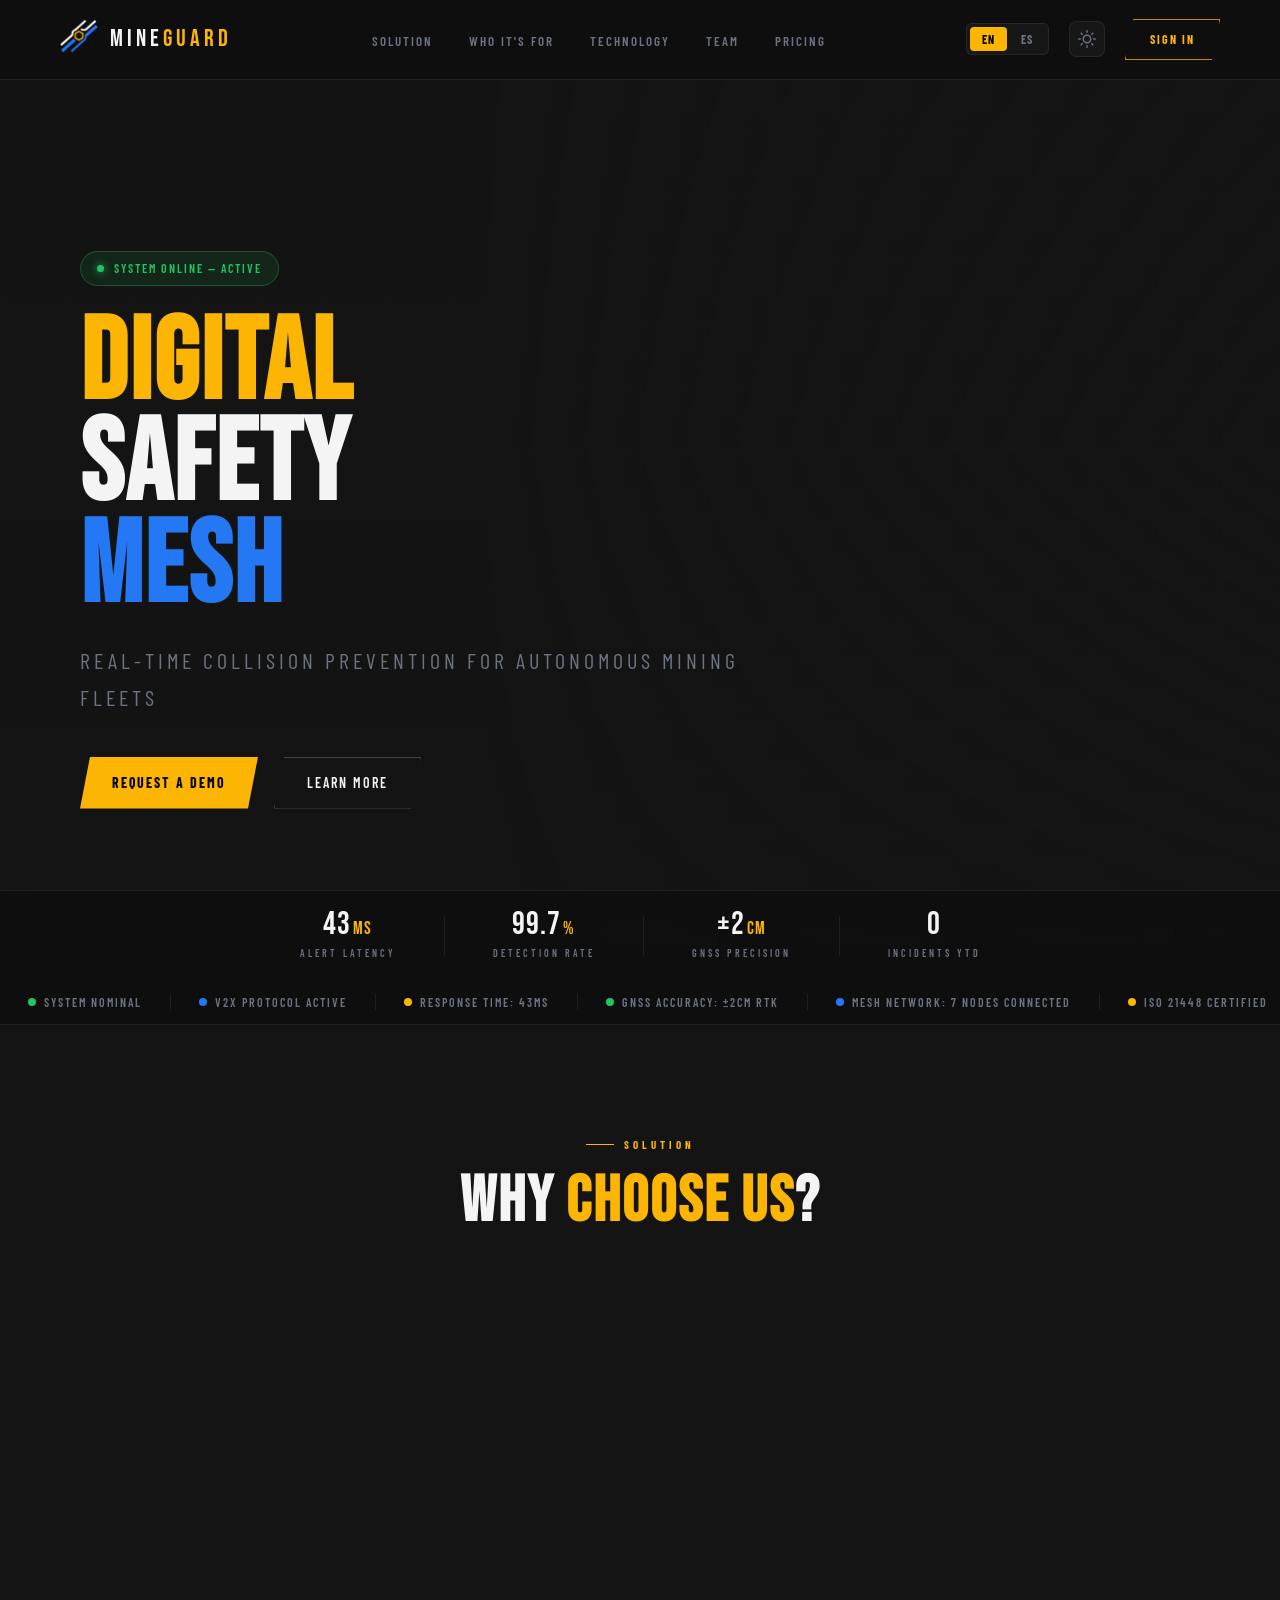
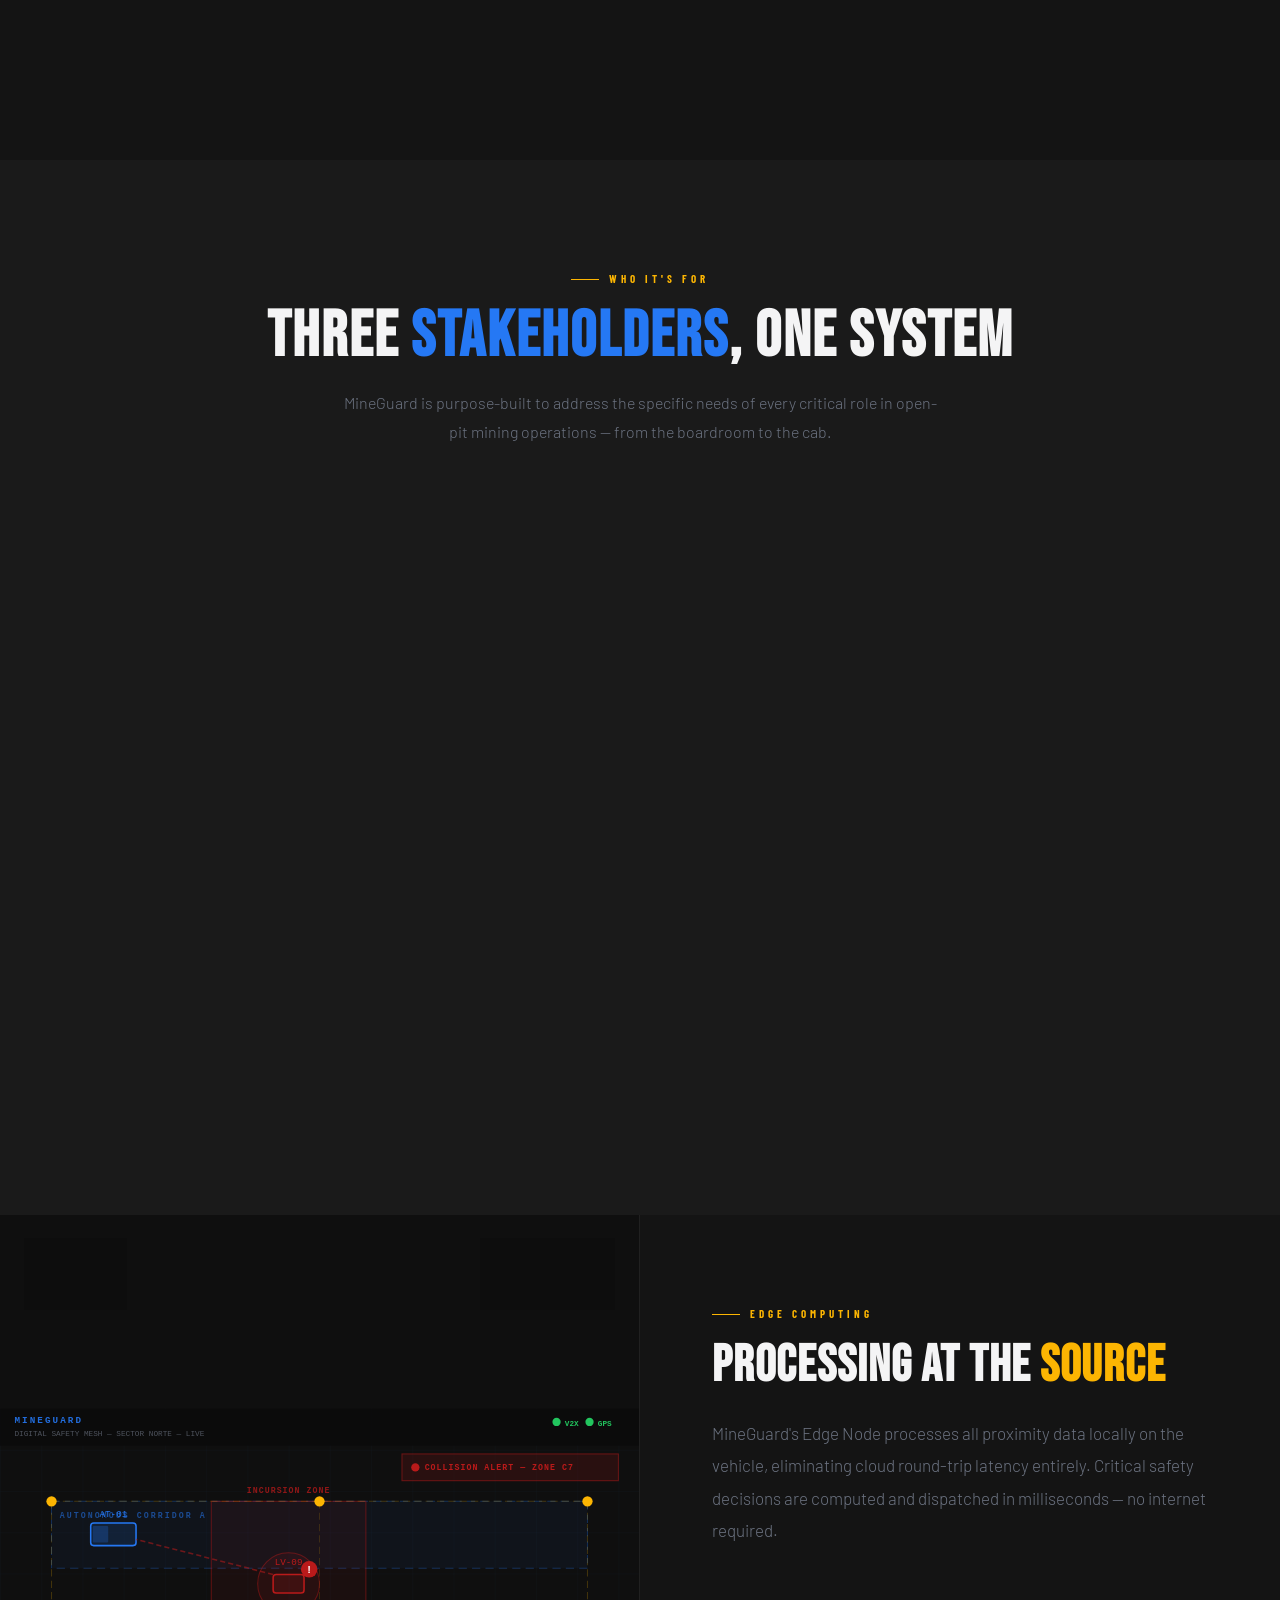
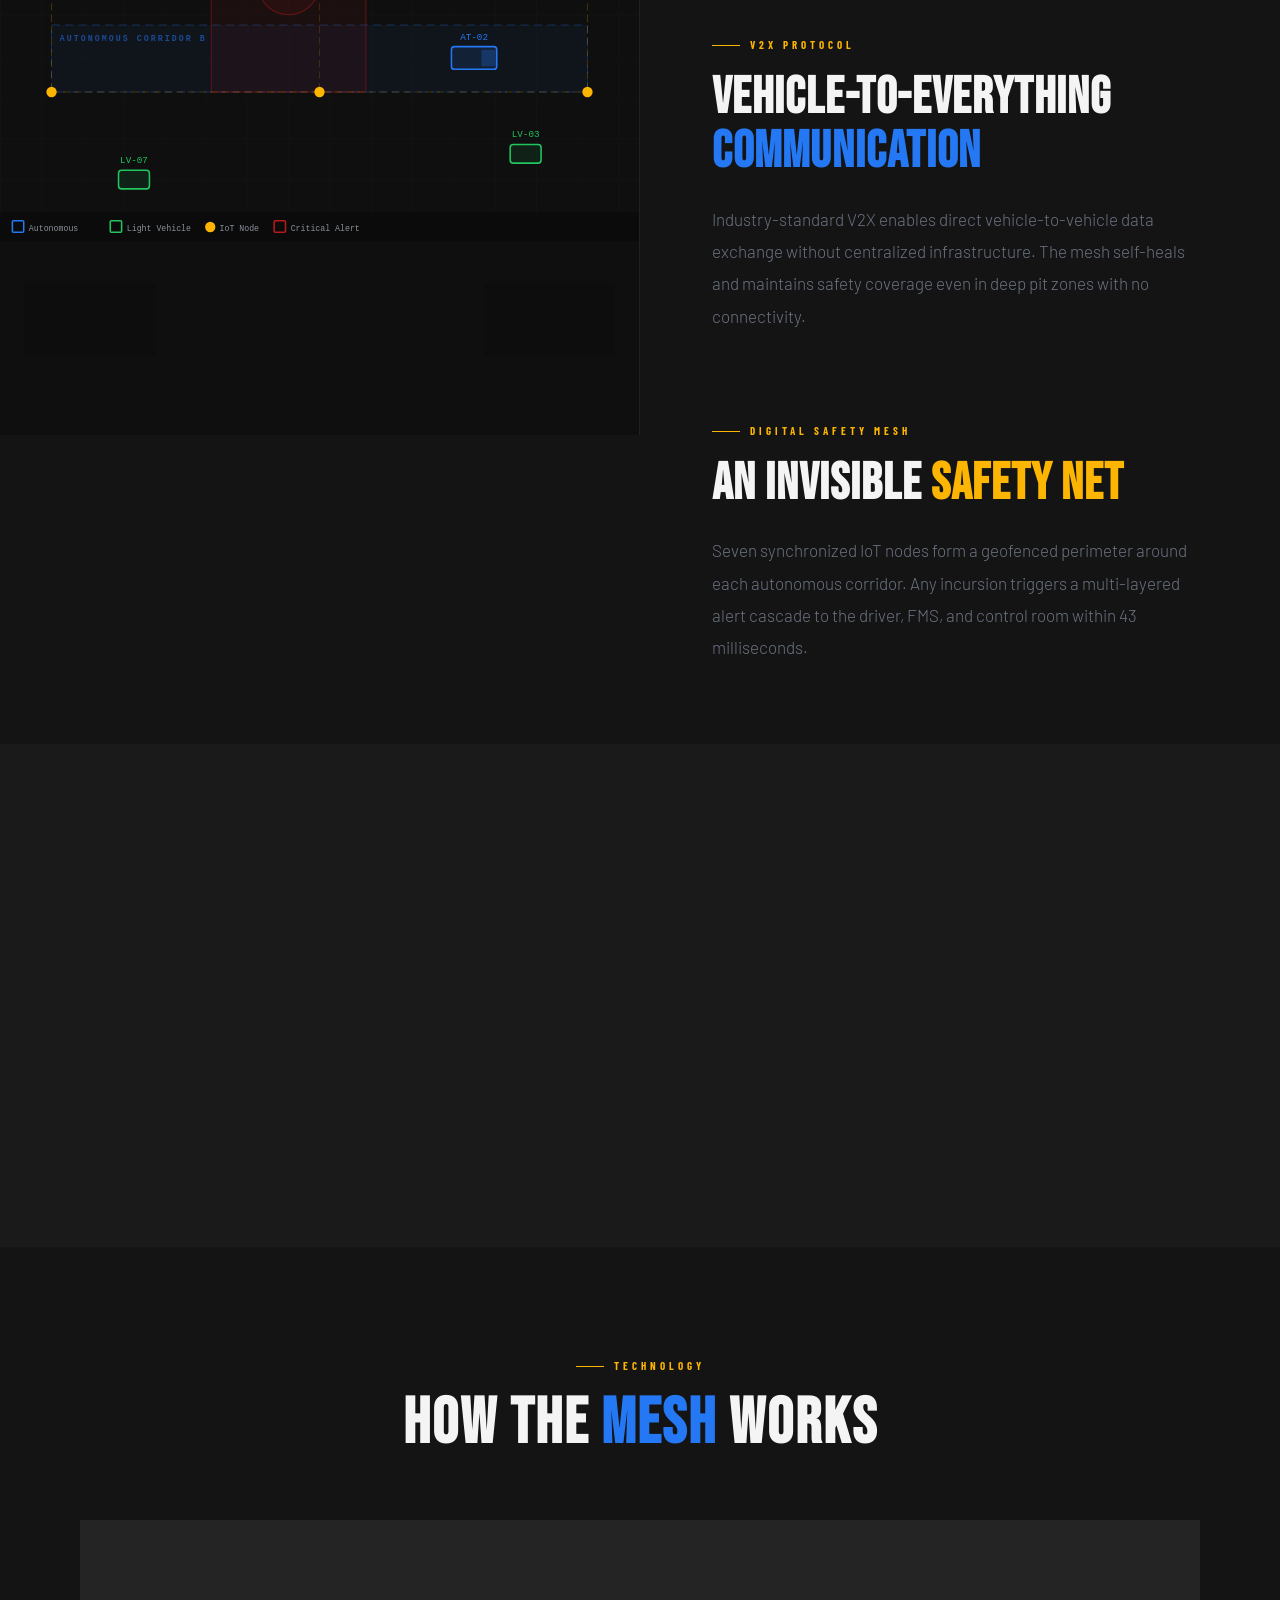
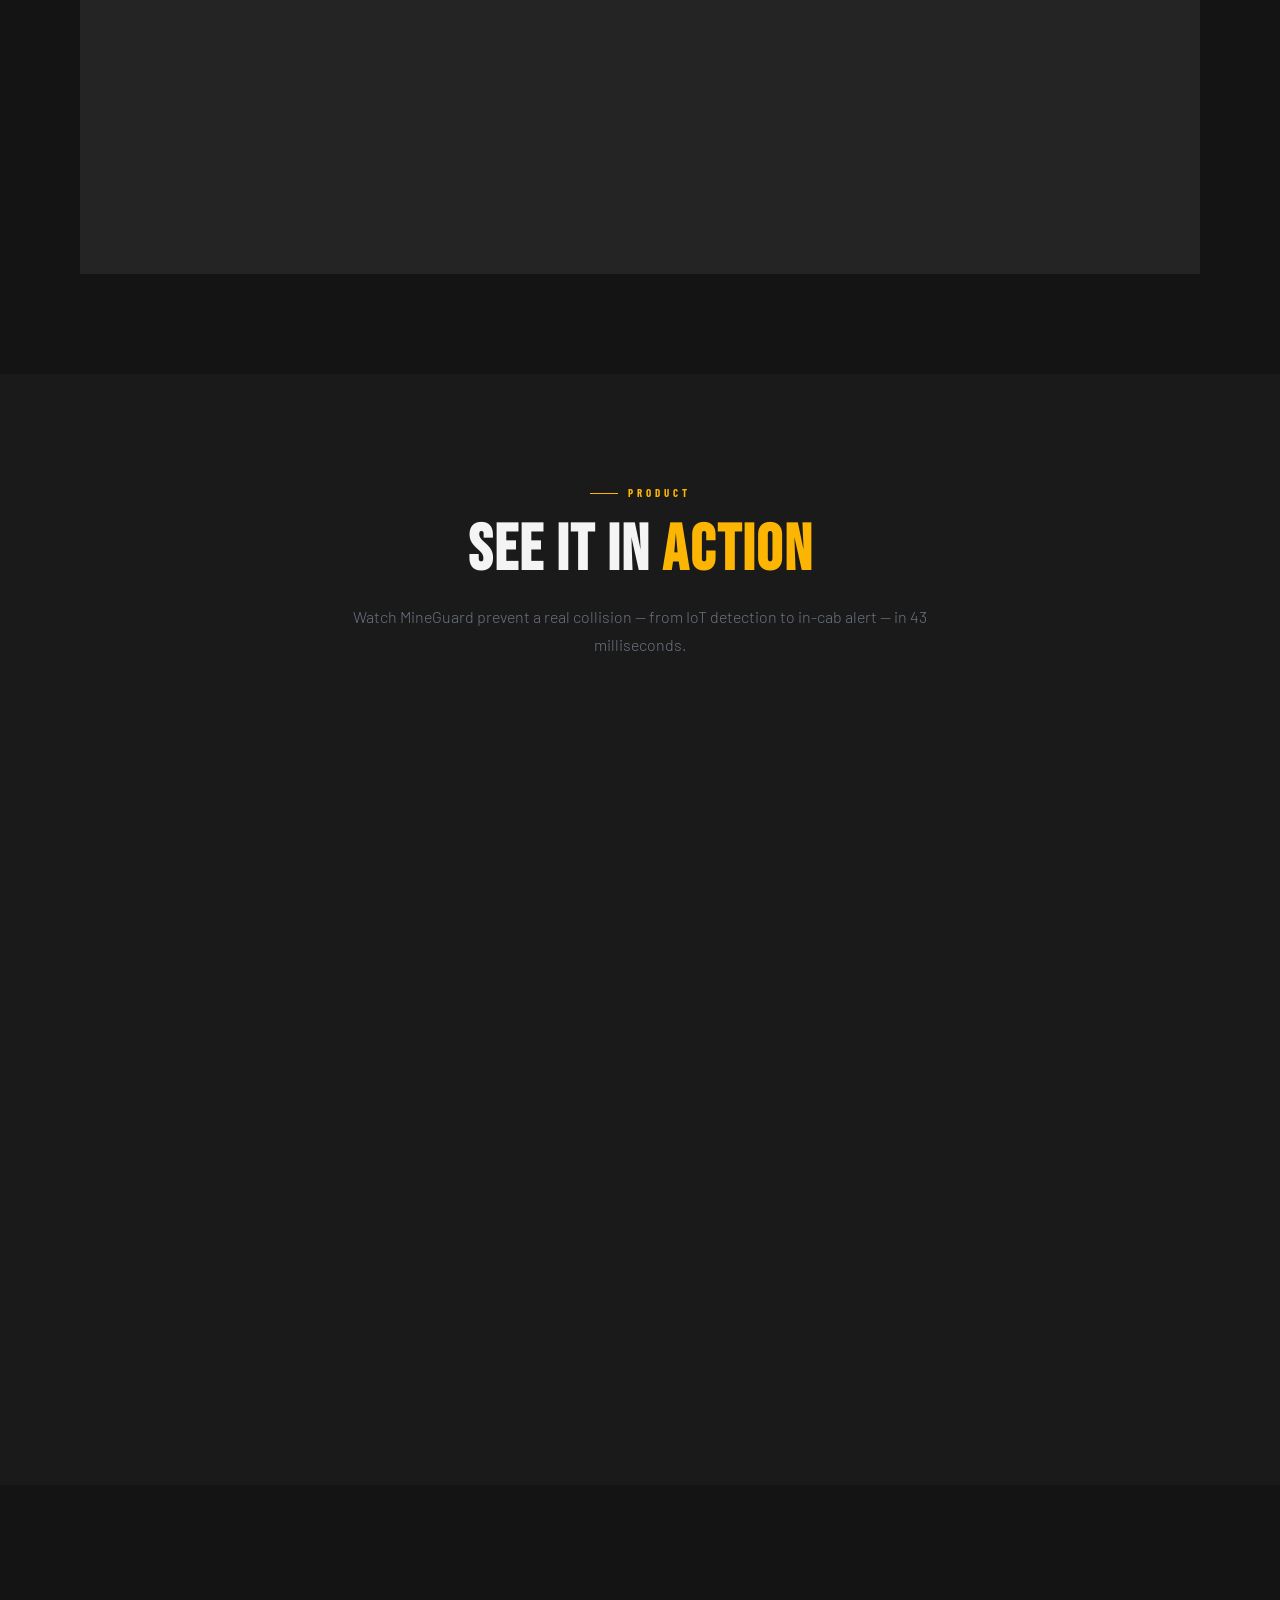
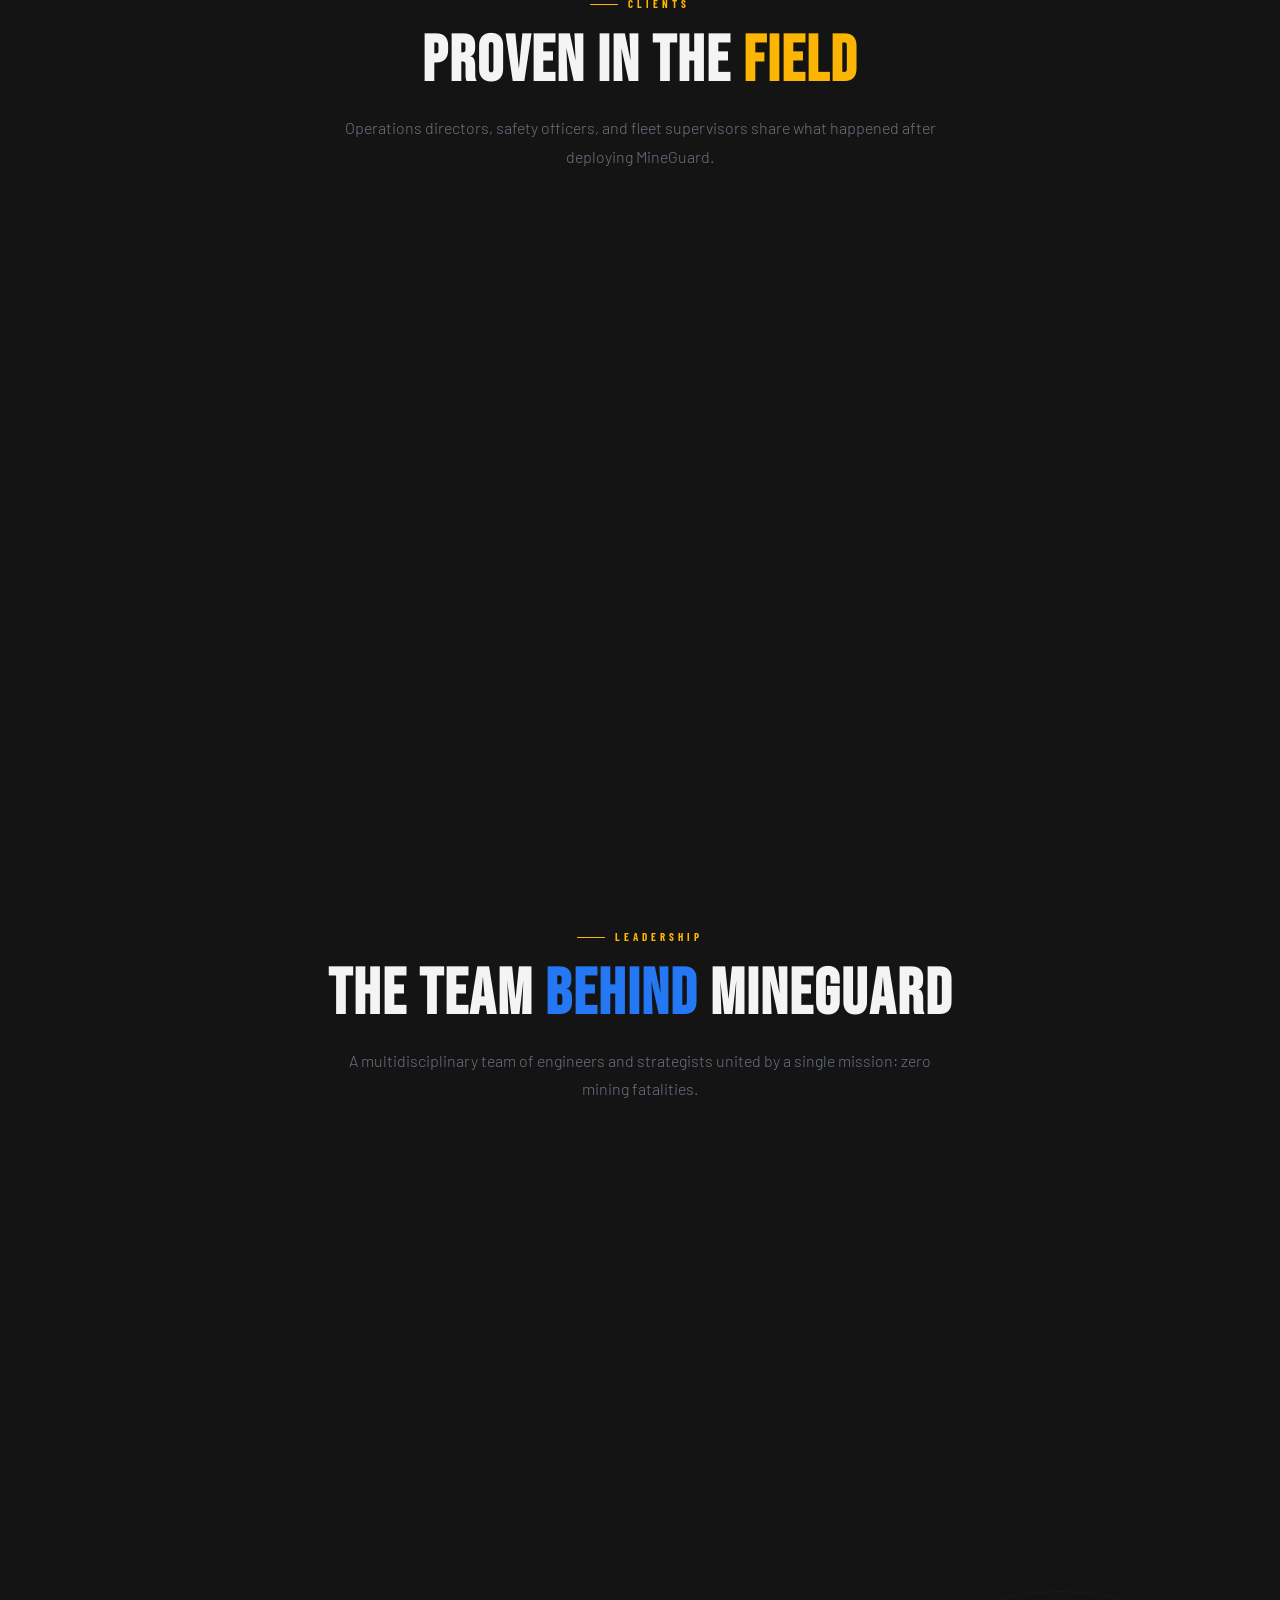
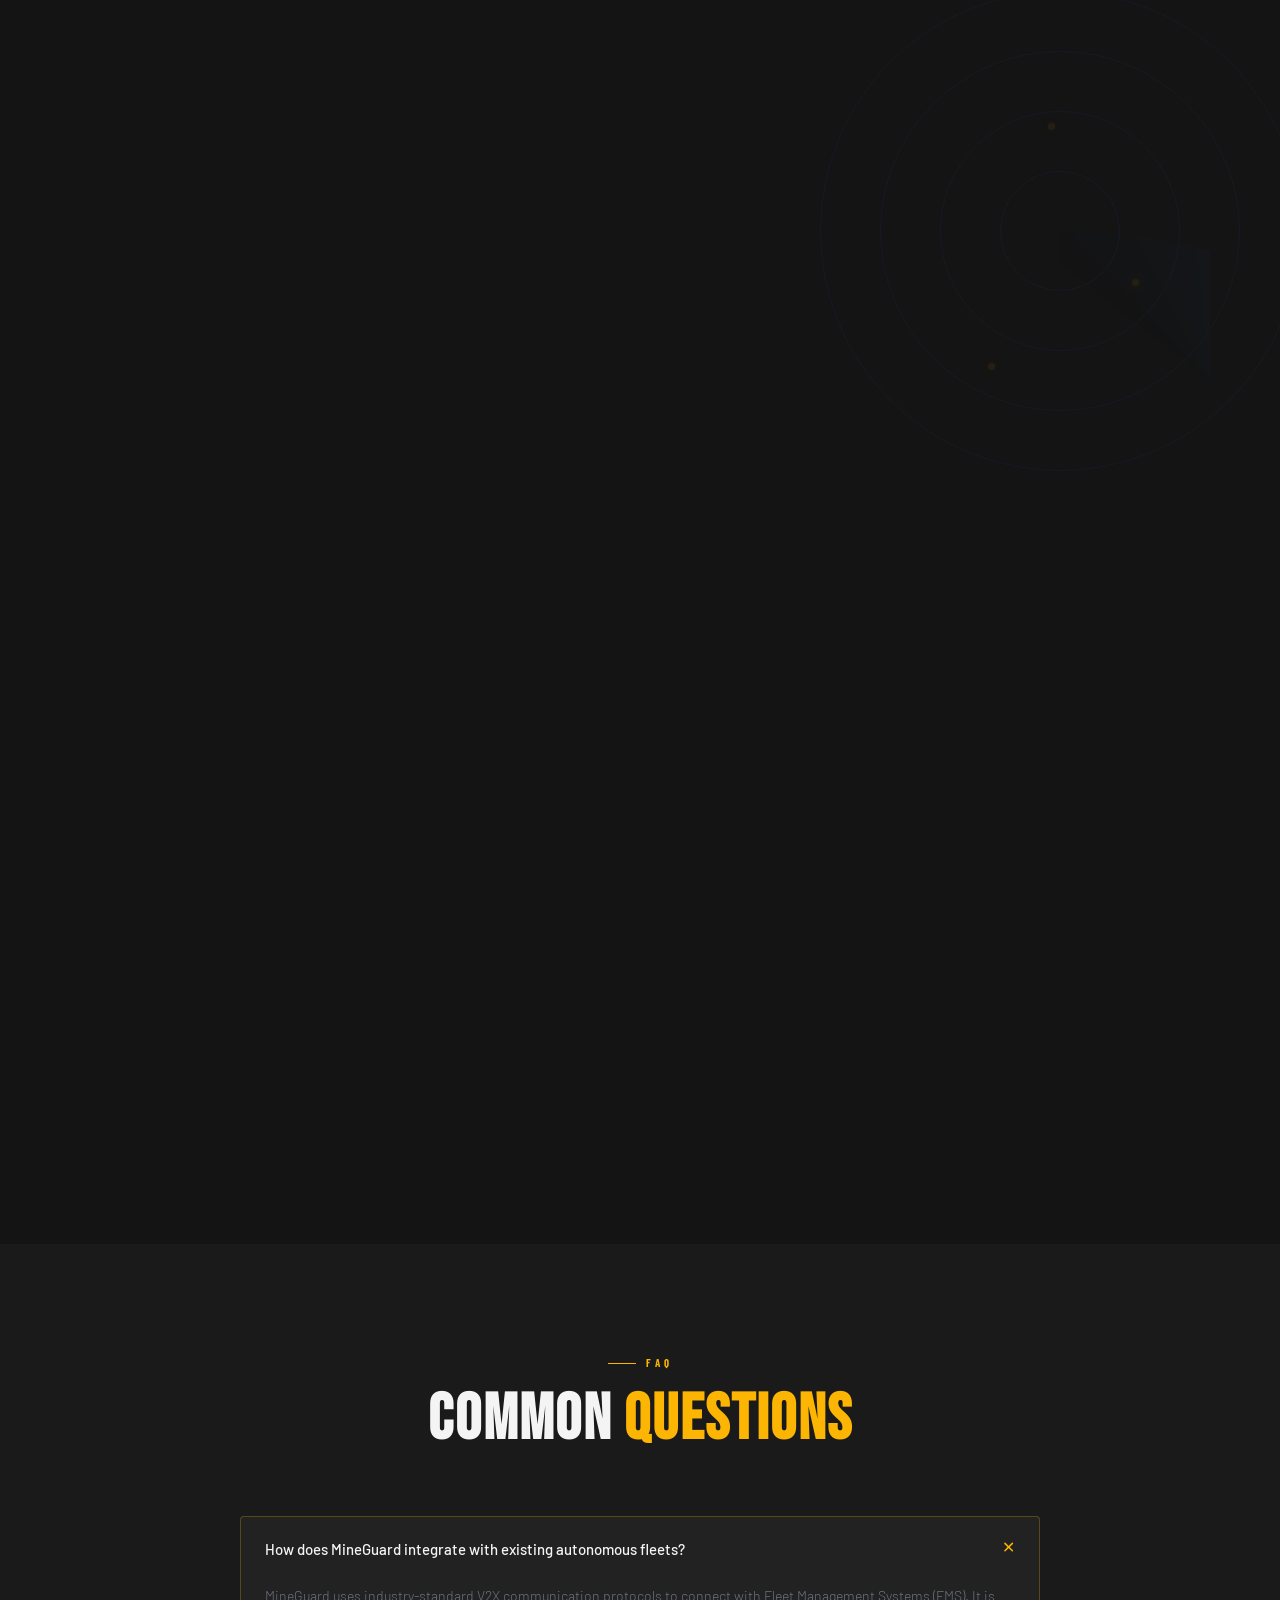
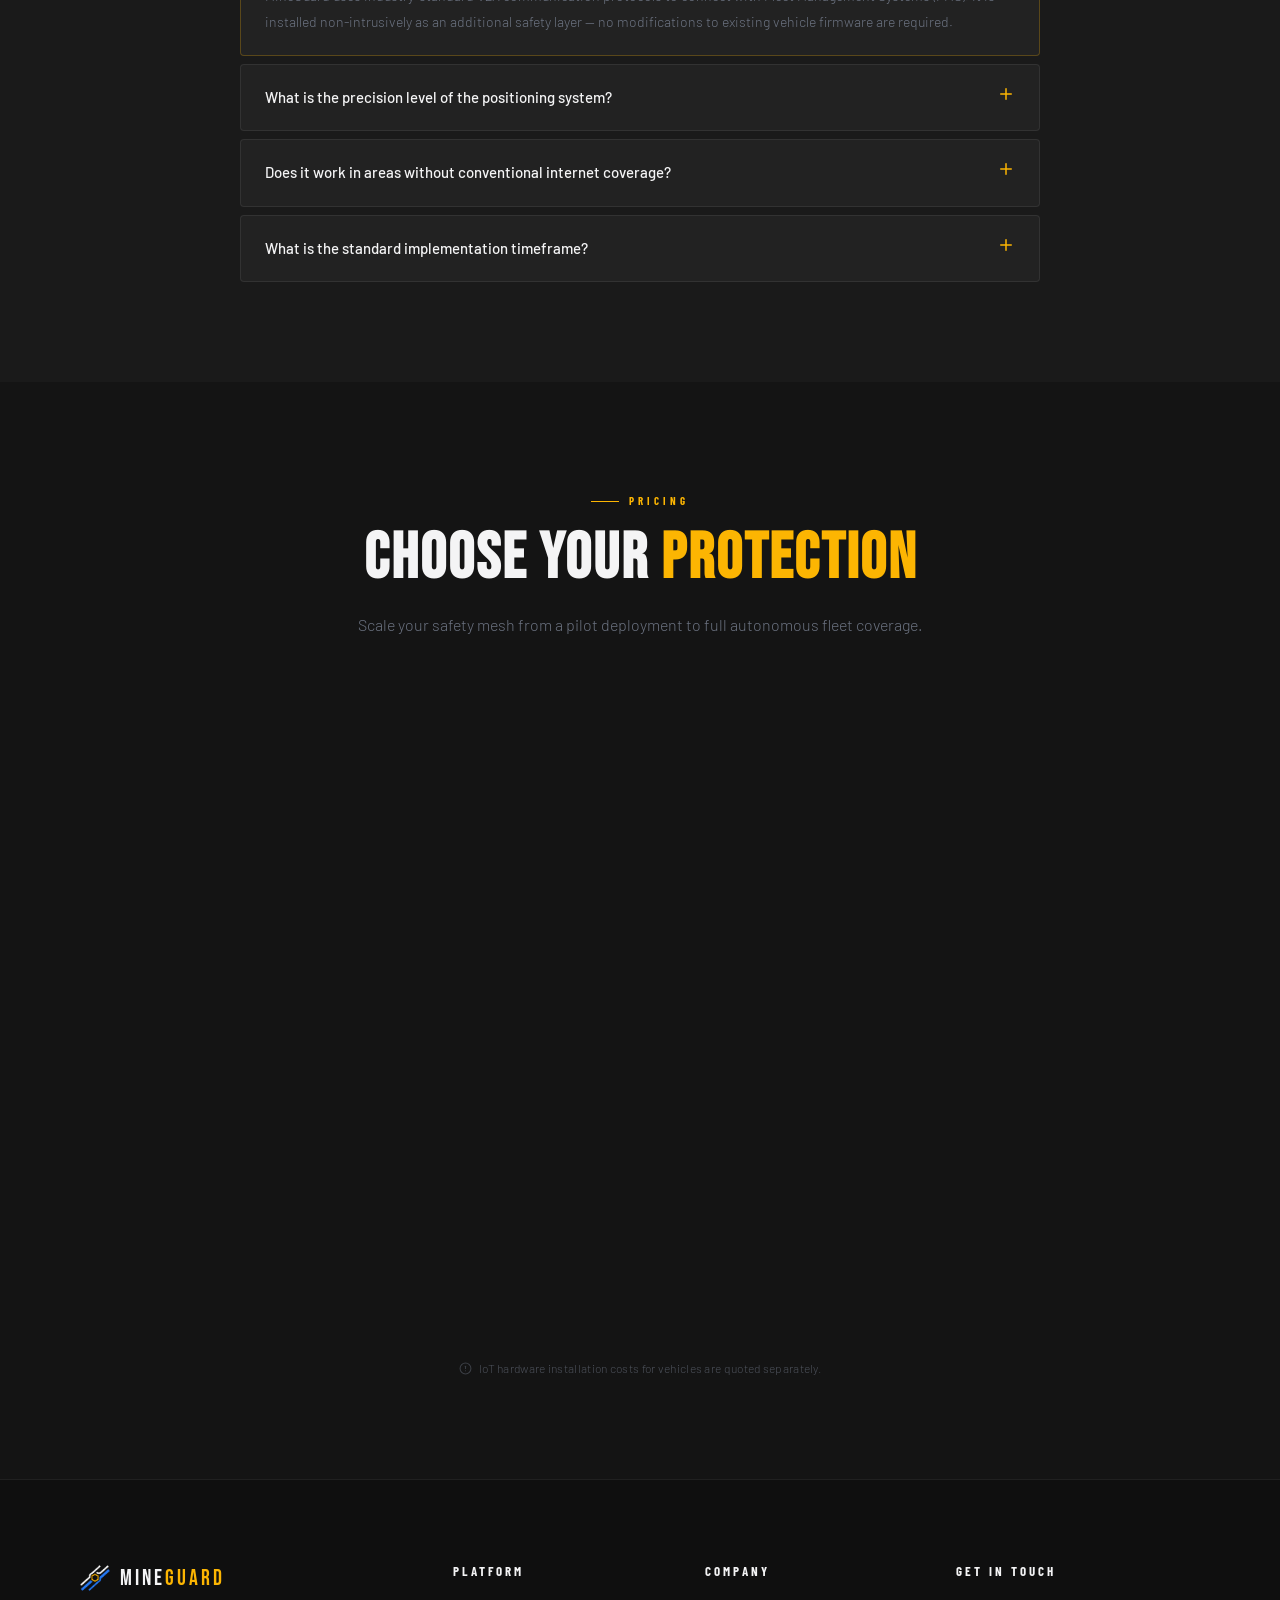
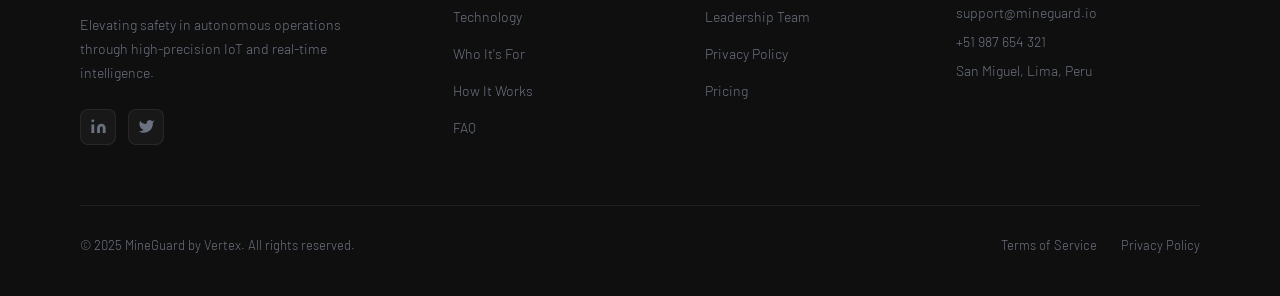
==== commit 982410d8: "Merge pull request #19 from 1ASI0572-2610-6779-Vertex/feat/sections-overhaul feat:implements testimo" ====
--- a/index.html
+++ b/index.html
@@ -726,6 +726,167 @@
     </div>
   </section>
 
+  <!-- TESTIMONIALS -->
+  <section id="testimonials">
+    <div class="section-header">
+      <div class="section-tag" data-section="testimonials" data-value="tag">Clients</div>
+      <h2 class="section-title" data-section="testimonials" data-value="heading">PROVEN IN THE <span class="accent-yellow">FIELD</span></h2>
+      <p class="section-subtitle" data-section="testimonials" data-value="subtitle">Operations directors, safety officers, and fleet supervisors share what happened after deploying MineGuard.</p>
+    </div>
+
+    <div class="tms-wrap fade-up">
+      <div class="tms-stage" id="tms-stage" role="region" aria-label="Testimonial carousel" aria-live="polite">
+
+        <!-- T1 -->
+        <article class="tms-card tms-card--active" data-tms-index="0" aria-hidden="false">
+          <div class="tms-card-accent"></div>
+          <div class="tms-quote-mark">
+            <svg width="36" height="26" viewBox="0 0 36 26" fill="none" xmlns="http://www.w3.org/2000/svg" aria-hidden="true">
+              <path d="M0 26V15.6C0 11.44 1.08 7.92 3.24 5.04C5.48 2.08 8.64 0.24 12.72 0L14.04 2.44C11.44 3.08 9.32 4.44 7.68 6.52C6.12 8.52 5.4 10.72 5.4 13.12H10.8V26H0ZM21.96 26V15.6C21.96 11.44 23.04 7.92 25.2 5.04C27.44 2.08 30.6 0.24 34.68 0L36 2.44C33.4 3.08 31.28 4.44 29.64 6.52C28.08 8.52 27.36 10.72 27.36 13.12H32.76V26H21.96Z" fill="currentColor"/>
+            </svg>
+          </div>
+          <blockquote class="tms-text" data-section="testimonials" data-value="t1-text">"Since deploying MineGuard across our northern sector, we have recorded zero near-miss incidents involving light vehicles in autonomous corridors. The 43ms alert latency is not a marketing figure — our incident logs confirm it independently. This system has fundamentally changed how we approach fleet safety at both a regulatory and human level."</blockquote>
+          <footer class="tms-footer">
+            <div class="tms-footer-rule"></div>
+            <div class="tms-author-row">
+              <div class="tms-author-info">
+                <strong class="tms-name" data-section="testimonials" data-value="t1-name">Carlos Mendoza V.</strong>
+                <span class="tms-role" data-section="testimonials" data-value="t1-role">Director of Operational Safety</span>
+                <span class="tms-company" data-section="testimonials" data-value="t1-company">Antofagasta Minerals &mdash; Chile</span>
+              </div>
+              <div class="tms-kpi">
+                <span class="tms-kpi-val">0</span>
+                <span class="tms-kpi-label" data-section="testimonials" data-value="t1-kpi">incidents · 8 months</span>
+              </div>
+            </div>
+          </footer>
+        </article>
+
+        <!-- T2 -->
+        <article class="tms-card" data-tms-index="1" aria-hidden="true">
+          <div class="tms-card-accent tms-card-accent--blue"></div>
+          <div class="tms-quote-mark tms-quote-mark--blue">
+            <svg width="36" height="26" viewBox="0 0 36 26" fill="none" xmlns="http://www.w3.org/2000/svg" aria-hidden="true">
+              <path d="M0 26V15.6C0 11.44 1.08 7.92 3.24 5.04C5.48 2.08 8.64 0.24 12.72 0L14.04 2.44C11.44 3.08 9.32 4.44 7.68 6.52C6.12 8.52 5.4 10.72 5.4 13.12H10.8V26H0ZM21.96 26V15.6C21.96 11.44 23.04 7.92 25.2 5.04C27.44 2.08 30.6 0.24 34.68 0L36 2.44C33.4 3.08 31.28 4.44 29.64 6.52C28.08 8.52 27.36 10.72 27.36 13.12H32.76V26H21.96Z" fill="currentColor"/>
+            </svg>
+          </div>
+          <blockquote class="tms-text" data-section="testimonials" data-value="t2-text">"Integrating MineGuard with our Modular Mining FMS took under five working days — no firmware changes on our autonomous haul trucks, no downtime, no disruption to the shift cycle. The live dashboard gives my team complete visibility over 34 vehicles simultaneously. Alert classification by criticality level has noticeably reduced false-alarm fatigue across all three of our shifts."</blockquote>
+          <footer class="tms-footer">
+            <div class="tms-footer-rule"></div>
+            <div class="tms-author-row">
+              <div class="tms-author-info">
+                <strong class="tms-name" data-section="testimonials" data-value="t2-name">Valentina Torres R.</strong>
+                <span class="tms-role" data-section="testimonials" data-value="t2-role">Fleet Management Supervisor</span>
+                <span class="tms-company" data-section="testimonials" data-value="t2-company">Codelco Divisi&oacute;n Norte &mdash; Chile</span>
+              </div>
+              <div class="tms-kpi">
+                <span class="tms-kpi-val">&lt;5d</span>
+                <span class="tms-kpi-label" data-section="testimonials" data-value="t2-kpi">FMS integration</span>
+              </div>
+            </div>
+          </footer>
+        </article>
+
+        <!-- T3 -->
+        <article class="tms-card" data-tms-index="2" aria-hidden="true">
+          <div class="tms-card-accent"></div>
+          <div class="tms-quote-mark">
+            <svg width="36" height="26" viewBox="0 0 36 26" fill="none" xmlns="http://www.w3.org/2000/svg" aria-hidden="true">
+              <path d="M0 26V15.6C0 11.44 1.08 7.92 3.24 5.04C5.48 2.08 8.64 0.24 12.72 0L14.04 2.44C11.44 3.08 9.32 4.44 7.68 6.52C6.12 8.52 5.4 10.72 5.4 13.12H10.8V26H0ZM21.96 26V15.6C21.96 11.44 23.04 7.92 25.2 5.04C27.44 2.08 30.6 0.24 34.68 0L36 2.44C33.4 3.08 31.28 4.44 29.64 6.52C28.08 8.52 27.36 10.72 27.36 13.12H32.76V26H21.96Z" fill="currentColor"/>
+            </svg>
+          </div>
+          <blockquote class="tms-text" data-section="testimonials" data-value="t3-text">"Our last MSHA audit was the smoothest in a decade. MineGuard's exportable incident logs, timestamped GPS event records and built-in ISO 21448 compliance documentation removed weeks of manual preparation. The auditors specifically noted our proximity alert response protocol as best-in-class for open-pit operations at our scale."</blockquote>
+          <footer class="tms-footer">
+            <div class="tms-footer-rule"></div>
+            <div class="tms-author-row">
+              <div class="tms-author-info">
+                <strong class="tms-name" data-section="testimonials" data-value="t3-name">Roberto Hidalgo C.</strong>
+                <span class="tms-role" data-section="testimonials" data-value="t3-role">Chief Safety Officer</span>
+                <span class="tms-company" data-section="testimonials" data-value="t3-company">BHP Escondida &mdash; Chile</span>
+              </div>
+              <div class="tms-kpi">
+                <span class="tms-kpi-val">ISO</span>
+                <span class="tms-kpi-label" data-section="testimonials" data-value="t3-kpi">21448 audit certified</span>
+              </div>
+            </div>
+          </footer>
+        </article>
+
+        <!-- T4 -->
+        <article class="tms-card" data-tms-index="3" aria-hidden="true">
+          <div class="tms-card-accent tms-card-accent--blue"></div>
+          <div class="tms-quote-mark tms-quote-mark--blue">
+            <svg width="36" height="26" viewBox="0 0 36 26" fill="none" xmlns="http://www.w3.org/2000/svg" aria-hidden="true">
+              <path d="M0 26V15.6C0 11.44 1.08 7.92 3.24 5.04C5.48 2.08 8.64 0.24 12.72 0L14.04 2.44C11.44 3.08 9.32 4.44 7.68 6.52C6.12 8.52 5.4 10.72 5.4 13.12H10.8V26H0ZM21.96 26V15.6C21.96 11.44 23.04 7.92 25.2 5.04C27.44 2.08 30.6 0.24 34.68 0L36 2.44C33.4 3.08 31.28 4.44 29.64 6.52C28.08 8.52 27.36 10.72 27.36 13.12H32.76V26H21.96Z" fill="currentColor"/>
+            </svg>
+          </div>
+          <blockquote class="tms-text" data-section="testimonials" data-value="t4-text">"Our pit extends below 300 meters where LTE coverage is intermittent at best. Before MineGuard, that meant safety blind spots for light vehicles entering autonomous zones in deep sectors. The self-healing mesh network resolved this entirely — seven synchronized IoT nodes maintain full coverage continuously, and edge computing means no cloud round-trip is ever needed for a critical alert."</blockquote>
+          <footer class="tms-footer">
+            <div class="tms-footer-rule"></div>
+            <div class="tms-author-row">
+              <div class="tms-author-info">
+                <strong class="tms-name" data-section="testimonials" data-value="t4-name">Miguel S&aacute;nchez L.</strong>
+                <span class="tms-role" data-section="testimonials" data-value="t4-role">IT &amp; Infrastructure Manager</span>
+                <span class="tms-company" data-section="testimonials" data-value="t4-company">Cerro Verde Operations &mdash; Per&uacute;</span>
+              </div>
+              <div class="tms-kpi">
+                <span class="tms-kpi-val">300m</span>
+                <span class="tms-kpi-label" data-section="testimonials" data-value="t4-kpi">pit depth covered</span>
+              </div>
+            </div>
+          </footer>
+        </article>
+
+        <!-- T5 -->
+        <article class="tms-card" data-tms-index="4" aria-hidden="true">
+          <div class="tms-card-accent"></div>
+          <div class="tms-quote-mark">
+            <svg width="36" height="26" viewBox="0 0 36 26" fill="none" xmlns="http://www.w3.org/2000/svg" aria-hidden="true">
+              <path d="M0 26V15.6C0 11.44 1.08 7.92 3.24 5.04C5.48 2.08 8.64 0.24 12.72 0L14.04 2.44C11.44 3.08 9.32 4.44 7.68 6.52C6.12 8.52 5.4 10.72 5.4 13.12H10.8V26H0ZM21.96 26V15.6C21.96 11.44 23.04 7.92 25.2 5.04C27.44 2.08 30.6 0.24 34.68 0L36 2.44C33.4 3.08 31.28 4.44 29.64 6.52C28.08 8.52 27.36 10.72 27.36 13.12H32.76V26H21.96Z" fill="currentColor"/>
+            </svg>
+          </div>
+          <blockquote class="tms-text" data-section="testimonials" data-value="t5-text">"In the first month after deployment, our insurance broker revised our operational risk rating downward for the first time in seven years. The combination of real-time alert data, biometric fatigue monitoring and a clean incident-free record gave them measurable evidence of improved risk management. MineGuard paid for itself before the second invoice arrived."</blockquote>
+          <footer class="tms-footer">
+            <div class="tms-footer-rule"></div>
+            <div class="tms-author-row">
+              <div class="tms-author-info">
+                <strong class="tms-name" data-section="testimonials" data-value="t5-name">Andrea Flores M.</strong>
+                <span class="tms-role" data-section="testimonials" data-value="t5-role">Mine Operations Manager</span>
+                <span class="tms-company" data-section="testimonials" data-value="t5-company">Glencore Per&uacute; &mdash; Antapaccay</span>
+              </div>
+              <div class="tms-kpi">
+                <span class="tms-kpi-val">-18%</span>
+                <span class="tms-kpi-label" data-section="testimonials" data-value="t5-kpi">operational insurance</span>
+              </div>
+            </div>
+          </footer>
+        </article>
+
+      </div><!-- /.tms-stage -->
+
+      <div class="tms-controls">
+        <button class="tms-nav-btn" id="tms-prev" aria-label="Previous testimonial">
+          <svg width="16" height="16" viewBox="0 0 24 24" fill="none" stroke="currentColor" stroke-width="2.5" stroke-linecap="round" stroke-linejoin="round" aria-hidden="true">
+            <polyline points="15 18 9 12 15 6"/>
+          </svg>
+        </button>
+        <div class="tms-dots" id="tms-dots" role="tablist" aria-label="Testimonial navigation">
+          <button class="tms-dot tms-dot--active" role="tab" aria-selected="true" aria-label="Testimonial 1 of 5" data-tms-target="0"></button>
+          <button class="tms-dot" role="tab" aria-selected="false" aria-label="Testimonial 2 of 5" data-tms-target="1"></button>
+          <button class="tms-dot" role="tab" aria-selected="false" aria-label="Testimonial 3 of 5" data-tms-target="2"></button>
+          <button class="tms-dot" role="tab" aria-selected="false" aria-label="Testimonial 4 of 5" data-tms-target="3"></button>
+          <button class="tms-dot" role="tab" aria-selected="false" aria-label="Testimonial 5 of 5" data-tms-target="4"></button>
+        </div>
+        <button class="tms-nav-btn" id="tms-next" aria-label="Next testimonial">
+          <svg width="16" height="16" viewBox="0 0 24 24" fill="none" stroke="currentColor" stroke-width="2.5" stroke-linecap="round" stroke-linejoin="round" aria-hidden="true">
+            <polyline points="9 18 15 12 9 6"/>
+          </svg>
+        </button>
+      </div>
+
+    </div><!-- /.tms-wrap -->
+  </section>
+
   <!-- TEAM -->
   <section id="about-the-team">
     <div class="section-header">
--- a/style.css
+++ b/style.css
@@ -3830,3 +3830,328 @@
   line-height: 1.5;
   margin-top: -4px;
 }
+
+/* ══════════════════════════════════════════════════
+   TESTIMONIALS CAROUSEL
+══════════════════════════════════════════════════ */
+#testimonials {
+  padding: 100px 80px;
+  background: var(--bg);
+  position: relative;
+  z-index: 1;
+}
+
+.tms-wrap {
+  max-width: 880px;
+  margin: 0 auto;
+}
+
+/* Grid stacking — all cards share the same cell so the
+   container height equals the tallest card, preventing
+   layout jumps during transitions. */
+.tms-stage {
+  display: grid;
+  position: relative;
+  margin-bottom: 36px;
+}
+
+.tms-card {
+  grid-column: 1;
+  grid-row: 1;
+  background: var(--surface);
+  border: 1px solid var(--border);
+  border-radius: 2px;
+  padding: 44px 52px 40px;
+  display: flex;
+  flex-direction: column;
+  gap: 28px;
+  position: relative;
+  overflow: hidden;
+
+  opacity: 0;
+  transform: translateY(14px);
+  pointer-events: none;
+  transition: opacity 0.6s cubic-bezier(0.4, 0, 0.2, 1),
+              transform 0.6s cubic-bezier(0.4, 0, 0.2, 1);
+}
+
+.tms-card--active {
+  opacity: 1;
+  transform: translateY(0);
+  pointer-events: auto;
+}
+
+/* Top accent line */
+.tms-card-accent {
+  position: absolute;
+  top: 0;
+  left: 0;
+  right: 0;
+  height: 2px;
+  background: var(--yellow);
+}
+
+.tms-card-accent--blue {
+  background: var(--blue);
+}
+
+/* Quote icon */
+.tms-quote-mark {
+  color: rgba(252, 181, 2, 0.18);
+  line-height: 1;
+  flex-shrink: 0;
+}
+
+.tms-quote-mark--blue {
+  color: rgba(37, 120, 244, 0.18);
+}
+
+/* Blockquote text */
+.tms-text {
+  font-family: 'Barlow', sans-serif;
+  font-size: 17px;
+  font-weight: 300;
+  font-style: normal;
+  line-height: 1.9;
+  color: var(--text);
+  flex: 1;
+}
+
+/* Footer */
+.tms-footer {
+  display: flex;
+  flex-direction: column;
+}
+
+.tms-footer-rule {
+  height: 1px;
+  background: var(--border);
+  margin-bottom: 24px;
+}
+
+.tms-author-row {
+  display: flex;
+  align-items: center;
+  justify-content: space-between;
+  gap: 24px;
+}
+
+.tms-author-info {
+  display: flex;
+  flex-direction: column;
+  gap: 5px;
+}
+
+.tms-name {
+  font-family: 'Barlow Condensed', sans-serif;
+  font-size: 18px;
+  font-weight: 700;
+  letter-spacing: 0.5px;
+  color: var(--white);
+}
+
+.tms-role {
+  font-family: 'Barlow Condensed', sans-serif;
+  font-size: 11px;
+  font-weight: 700;
+  letter-spacing: 2.5px;
+  text-transform: uppercase;
+  color: var(--yellow);
+}
+
+.tms-company {
+  font-family: 'Barlow Condensed', sans-serif;
+  font-size: 11px;
+  font-weight: 500;
+  letter-spacing: 1.5px;
+  text-transform: uppercase;
+  color: var(--muted);
+}
+
+/* KPI block */
+.tms-kpi {
+  display: flex;
+  flex-direction: column;
+  align-items: flex-end;
+  gap: 3px;
+  flex-shrink: 0;
+  border-left: 1px solid var(--border);
+  padding-left: 28px;
+}
+
+.tms-kpi-val {
+  font-family: 'Bebas Neue', sans-serif;
+  font-size: 40px;
+  line-height: 1;
+  letter-spacing: 1px;
+  color: var(--yellow);
+}
+
+.tms-kpi-label {
+  font-family: 'Barlow Condensed', sans-serif;
+  font-size: 10px;
+  font-weight: 600;
+  letter-spacing: 2px;
+  text-transform: uppercase;
+  color: var(--muted);
+  text-align: right;
+  max-width: 130px;
+}
+
+/* Controls row */
+.tms-controls {
+  display: flex;
+  align-items: center;
+  justify-content: center;
+  gap: 20px;
+}
+
+/* Prev / Next buttons */
+.tms-nav-btn {
+  width: 44px;
+  height: 44px;
+  border: 1px solid var(--border);
+  background: var(--surface);
+  color: var(--muted);
+  display: flex;
+  align-items: center;
+  justify-content: center;
+  cursor: pointer;
+  clip-path: polygon(8px 0%, 100% 0%, calc(100% - 8px) 100%, 0% 100%);
+  transition: border-color 0.25s, color 0.25s, background 0.25s;
+}
+
+.tms-nav-btn:hover {
+  border-color: var(--yellow);
+  color: var(--yellow);
+  background: var(--yellow-dim);
+}
+
+.tms-nav-btn:focus-visible {
+  outline: 2px solid var(--yellow);
+  outline-offset: 2px;
+}
+
+/* Dot indicators */
+.tms-dots {
+  display: flex;
+  gap: 8px;
+  align-items: center;
+}
+
+.tms-dot {
+  width: 6px;
+  height: 6px;
+  border-radius: 50%;
+  background: rgba(255, 255, 255, 0.15);
+  border: none;
+  cursor: pointer;
+  padding: 0;
+  transition: background 0.35s ease,
+              transform 0.35s ease,
+              width 0.35s ease,
+              border-radius 0.35s ease;
+}
+
+.tms-dot:hover {
+  background: rgba(252, 181, 2, 0.45);
+  transform: scale(1.3);
+}
+
+.tms-dot--active {
+  background: var(--yellow);
+  width: 24px;
+  border-radius: 3px;
+}
+
+.tms-dot:focus-visible {
+  outline: 2px solid var(--yellow);
+  outline-offset: 3px;
+}
+
+/* Light theme overrides */
+[data-theme="light"] .tms-role {
+  color: #9B5000;
+}
+
+[data-theme="light"] .tms-kpi-val {
+  color: #9B5000;
+}
+
+[data-theme="light"] .tms-dot--active {
+  background: #9B5000;
+}
+
+[data-theme="light"] .tms-nav-btn:hover {
+  border-color: #9B5000;
+  color: #9B5000;
+}
+
+[data-theme="light"] .tms-quote-mark {
+  color: rgba(155, 80, 0, 0.15);
+}
+
+[data-theme="light"] .tms-quote-mark--blue {
+  color: rgba(37, 120, 244, 0.15);
+}
+
+/* Responsive */
+@media (max-width: 1100px) {
+  #testimonials {
+    padding-left: 48px;
+    padding-right: 48px;
+  }
+}
+
+@media (max-width: 768px) {
+  #testimonials {
+    padding: 72px 24px;
+  }
+
+  .tms-card {
+    padding: 32px 28px 28px;
+    gap: 20px;
+  }
+
+  .tms-text {
+    font-size: 15px;
+    line-height: 1.8;
+  }
+
+  .tms-author-row {
+    flex-direction: column;
+    align-items: flex-start;
+    gap: 20px;
+  }
+
+  .tms-kpi {
+    align-items: flex-start;
+    border-left: none;
+    border-top: 1px solid var(--border);
+    padding-left: 0;
+    padding-top: 16px;
+    width: 100%;
+    flex-direction: row;
+    align-items: baseline;
+    gap: 10px;
+  }
+
+  .tms-kpi-label {
+    text-align: left;
+    max-width: none;
+  }
+
+  .tms-kpi-val {
+    font-size: 32px;
+  }
+}
+
+@media (max-width: 480px) {
+  .tms-card {
+    padding: 28px 20px 24px;
+  }
+
+  .tms-text {
+    font-size: 14px;
+  }
+}
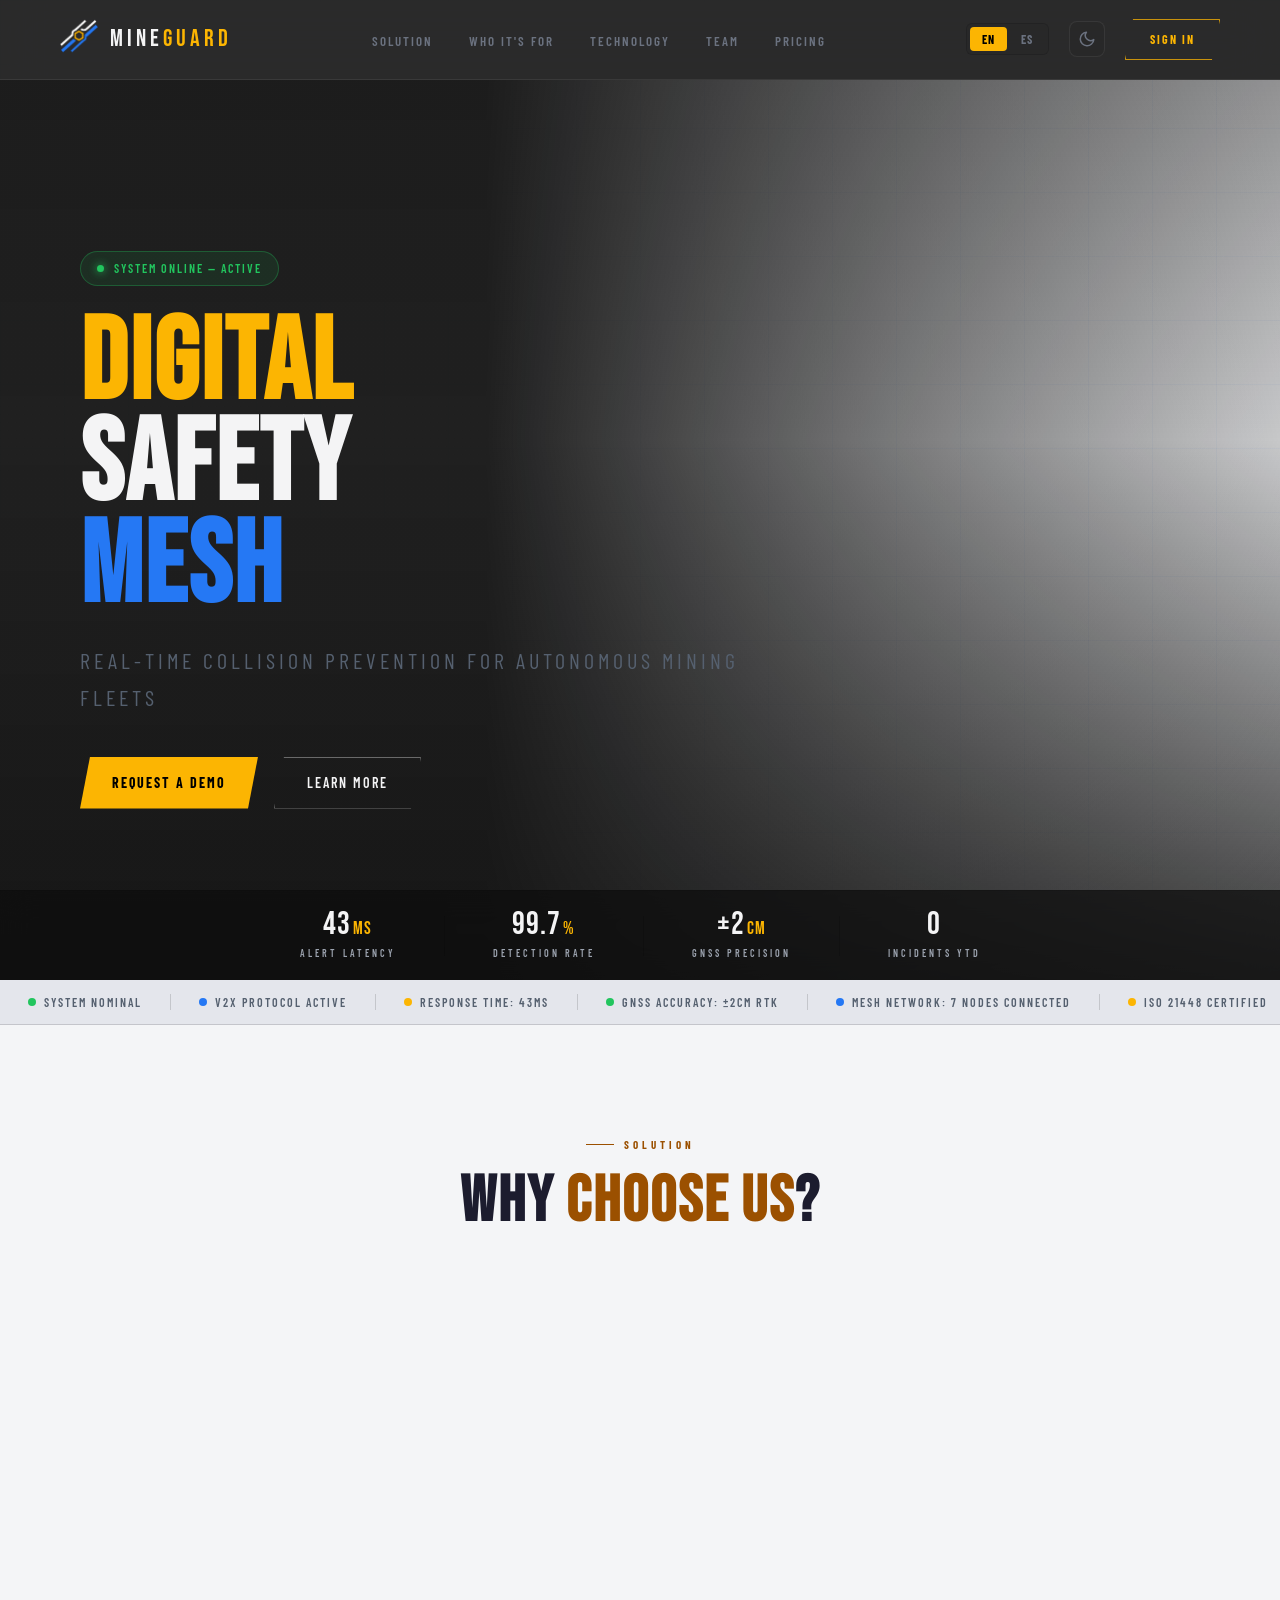
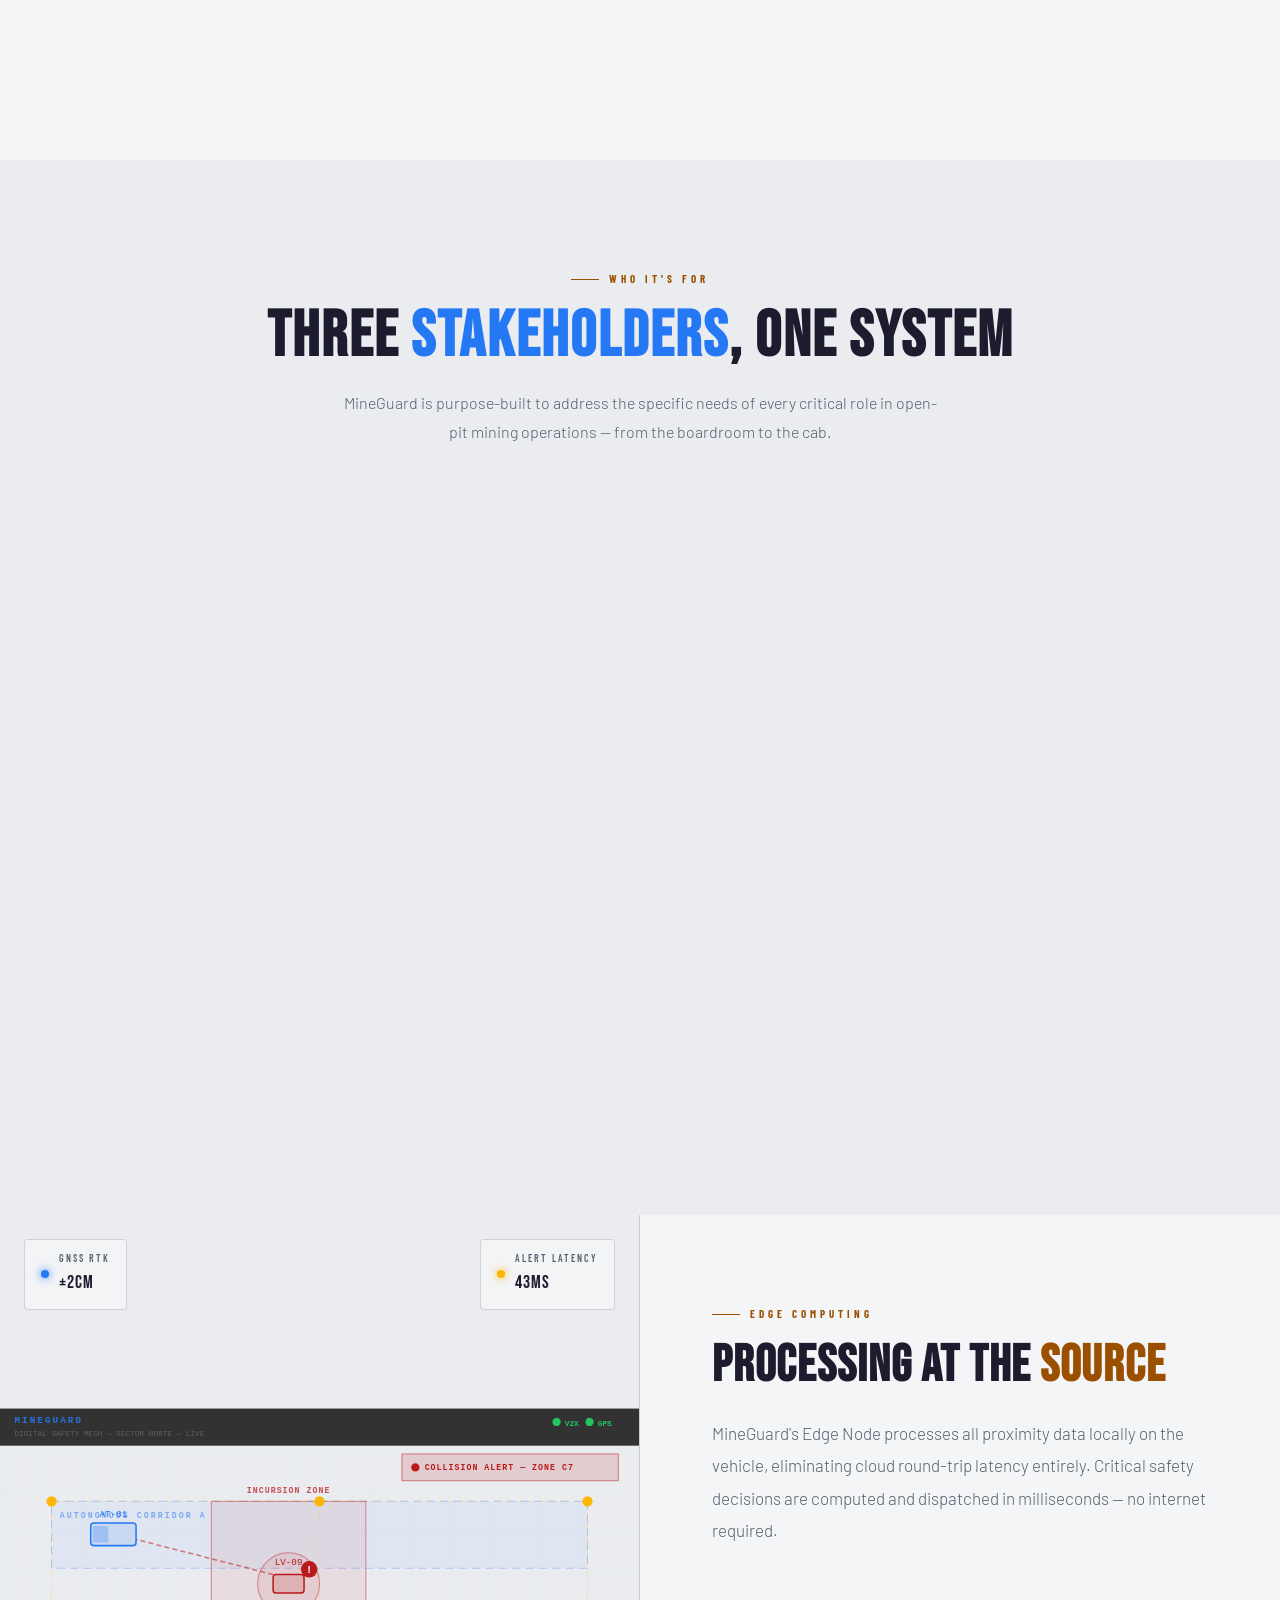
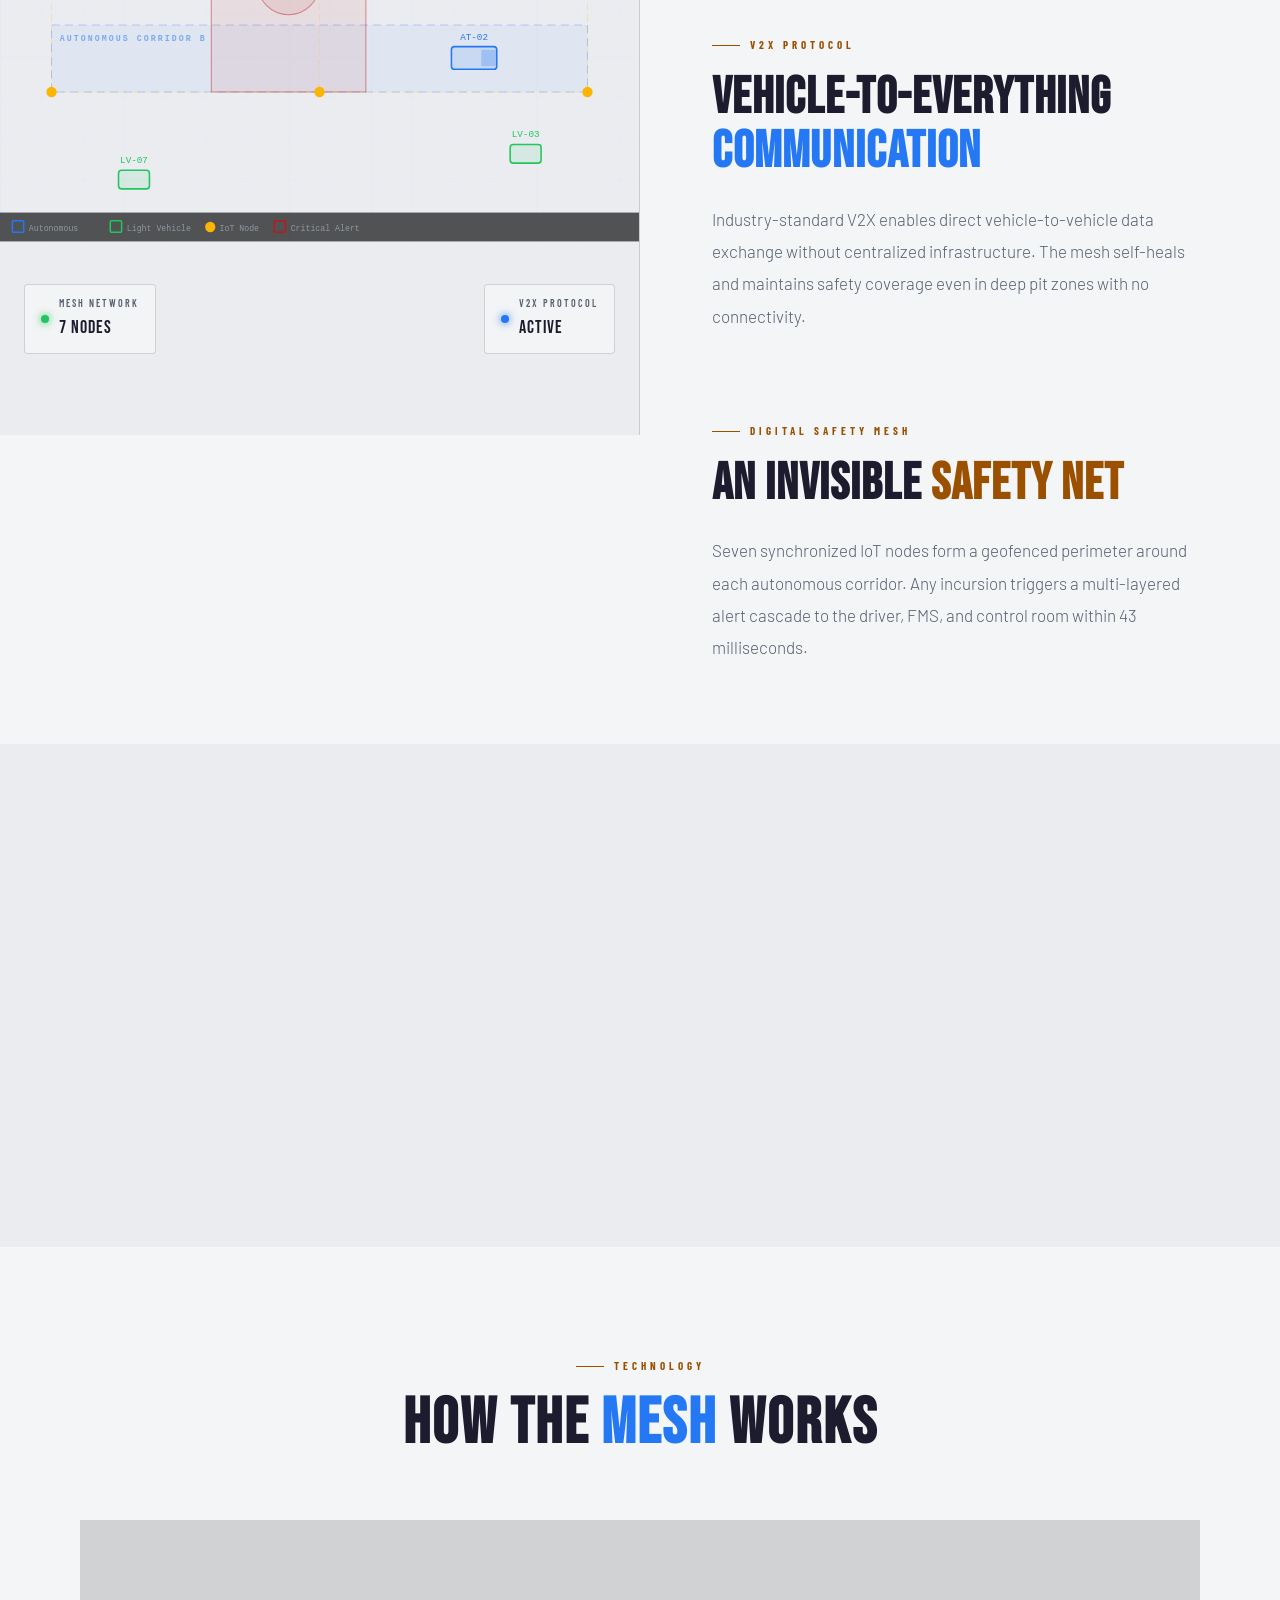
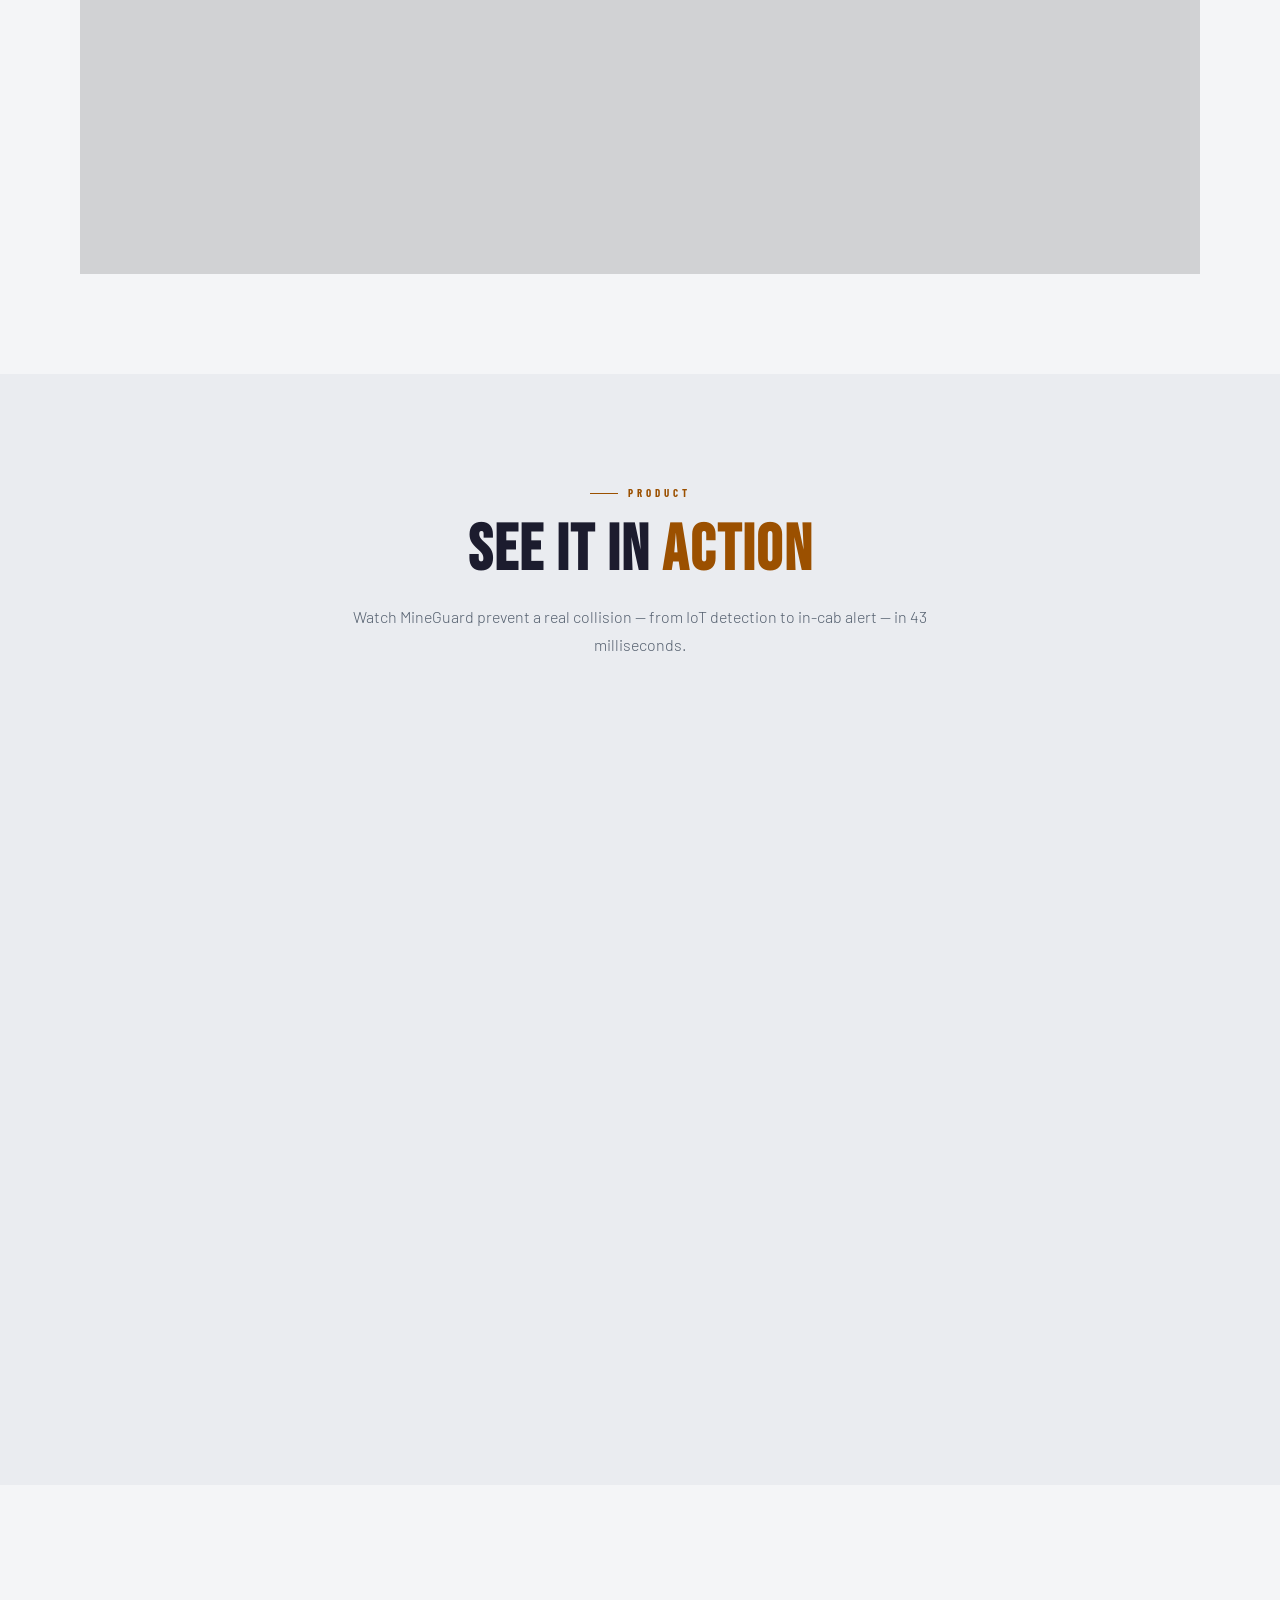
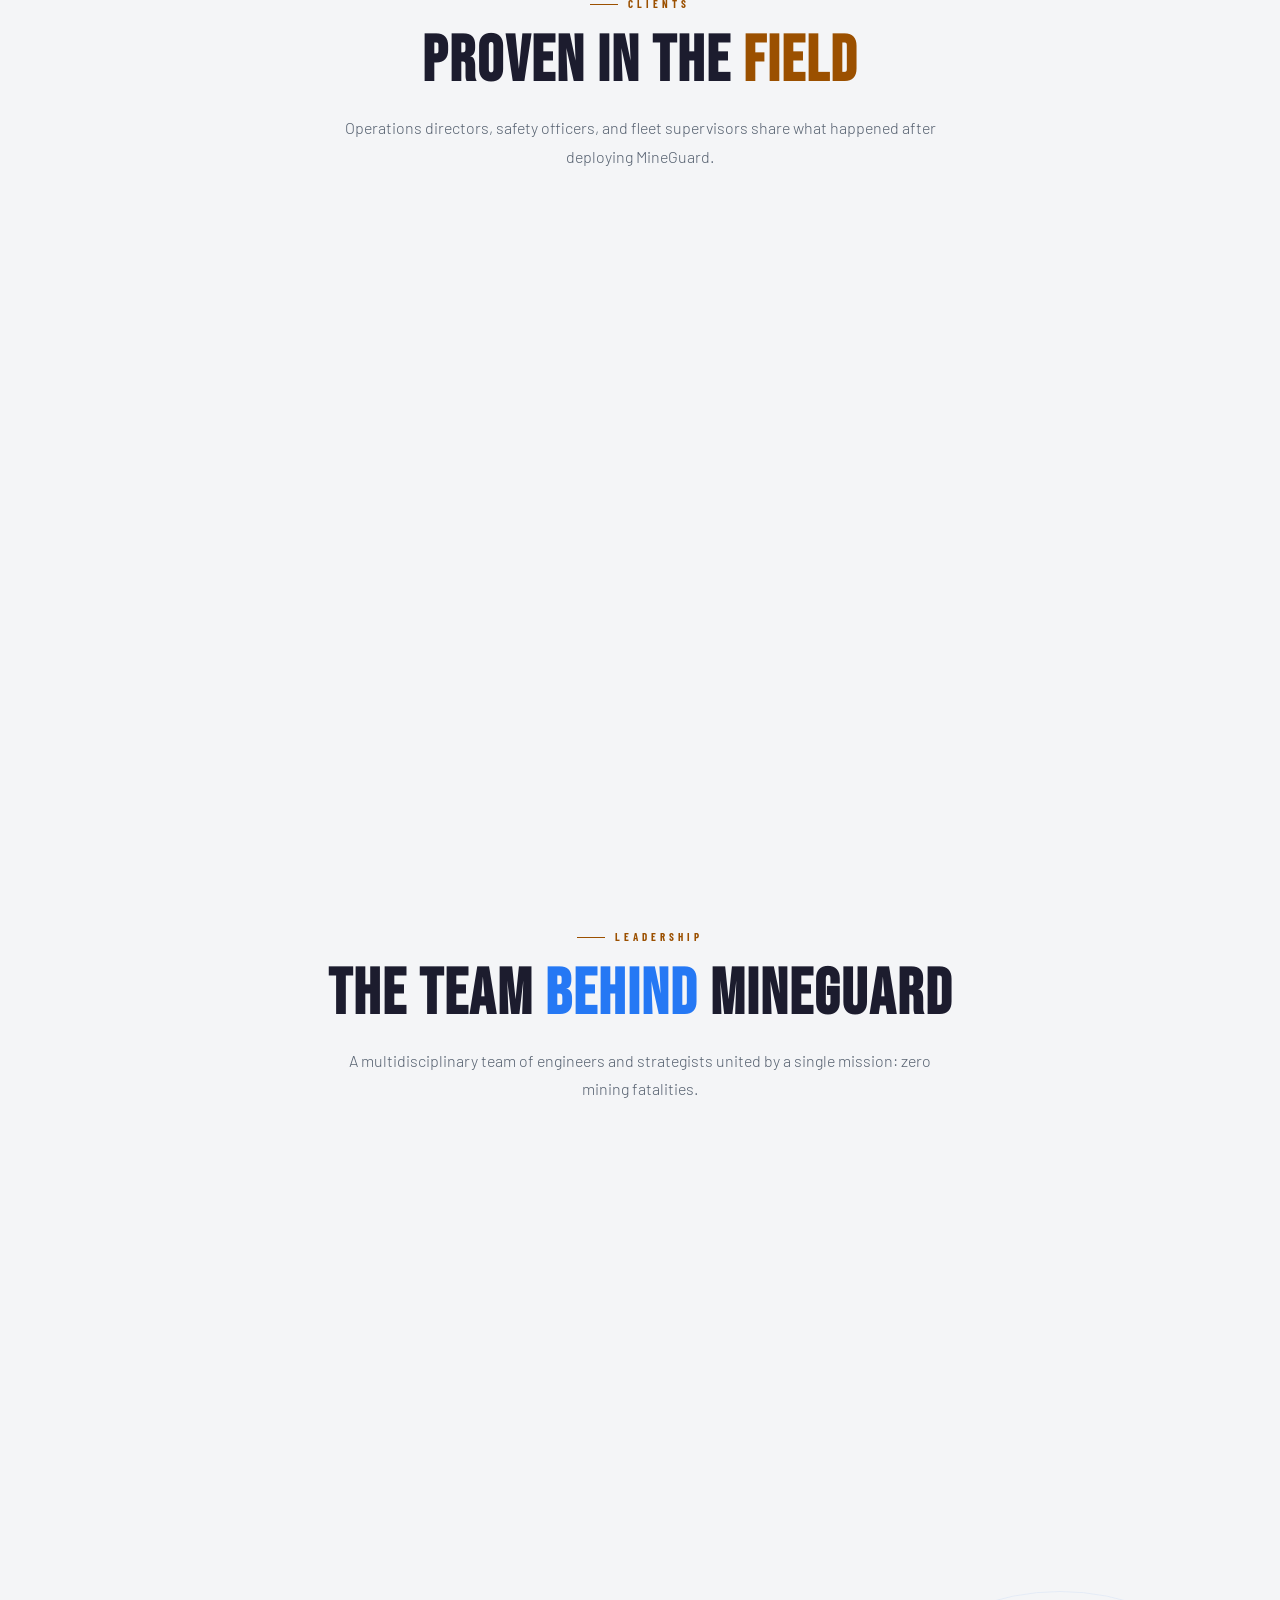
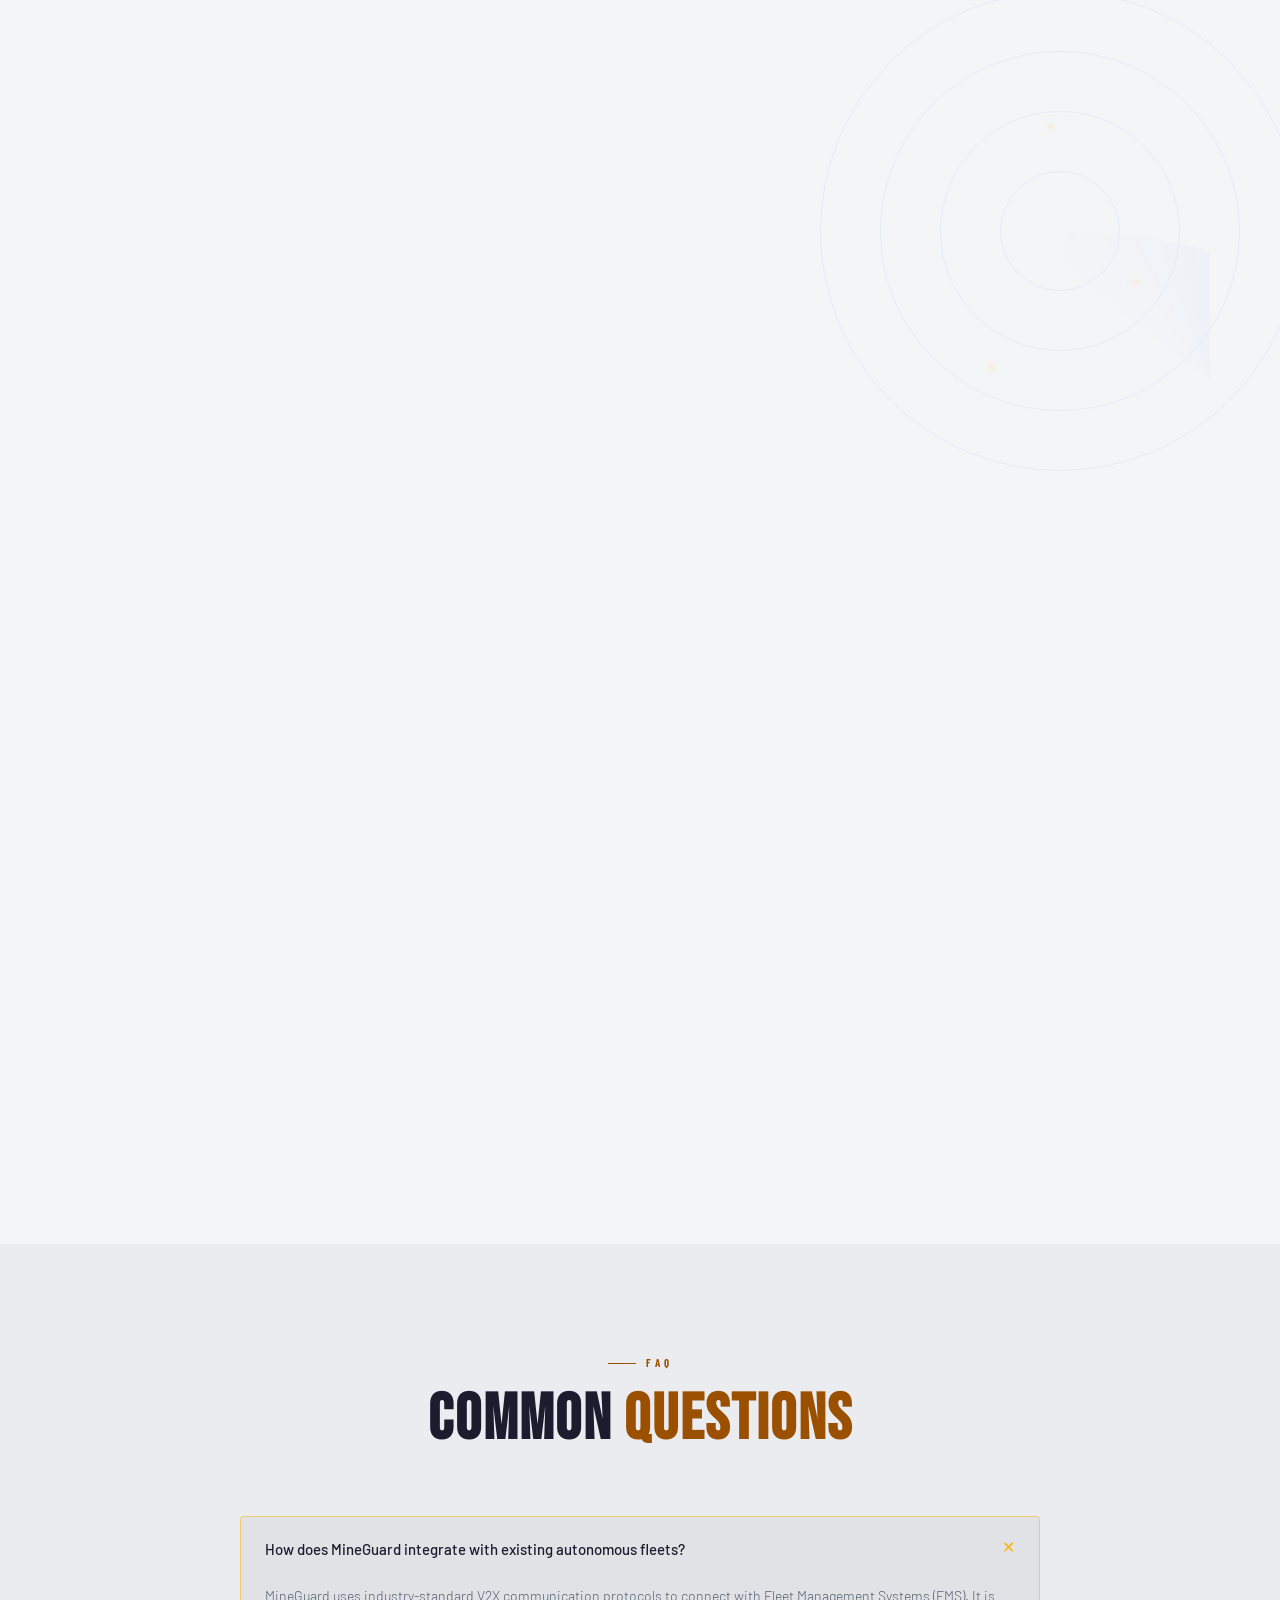
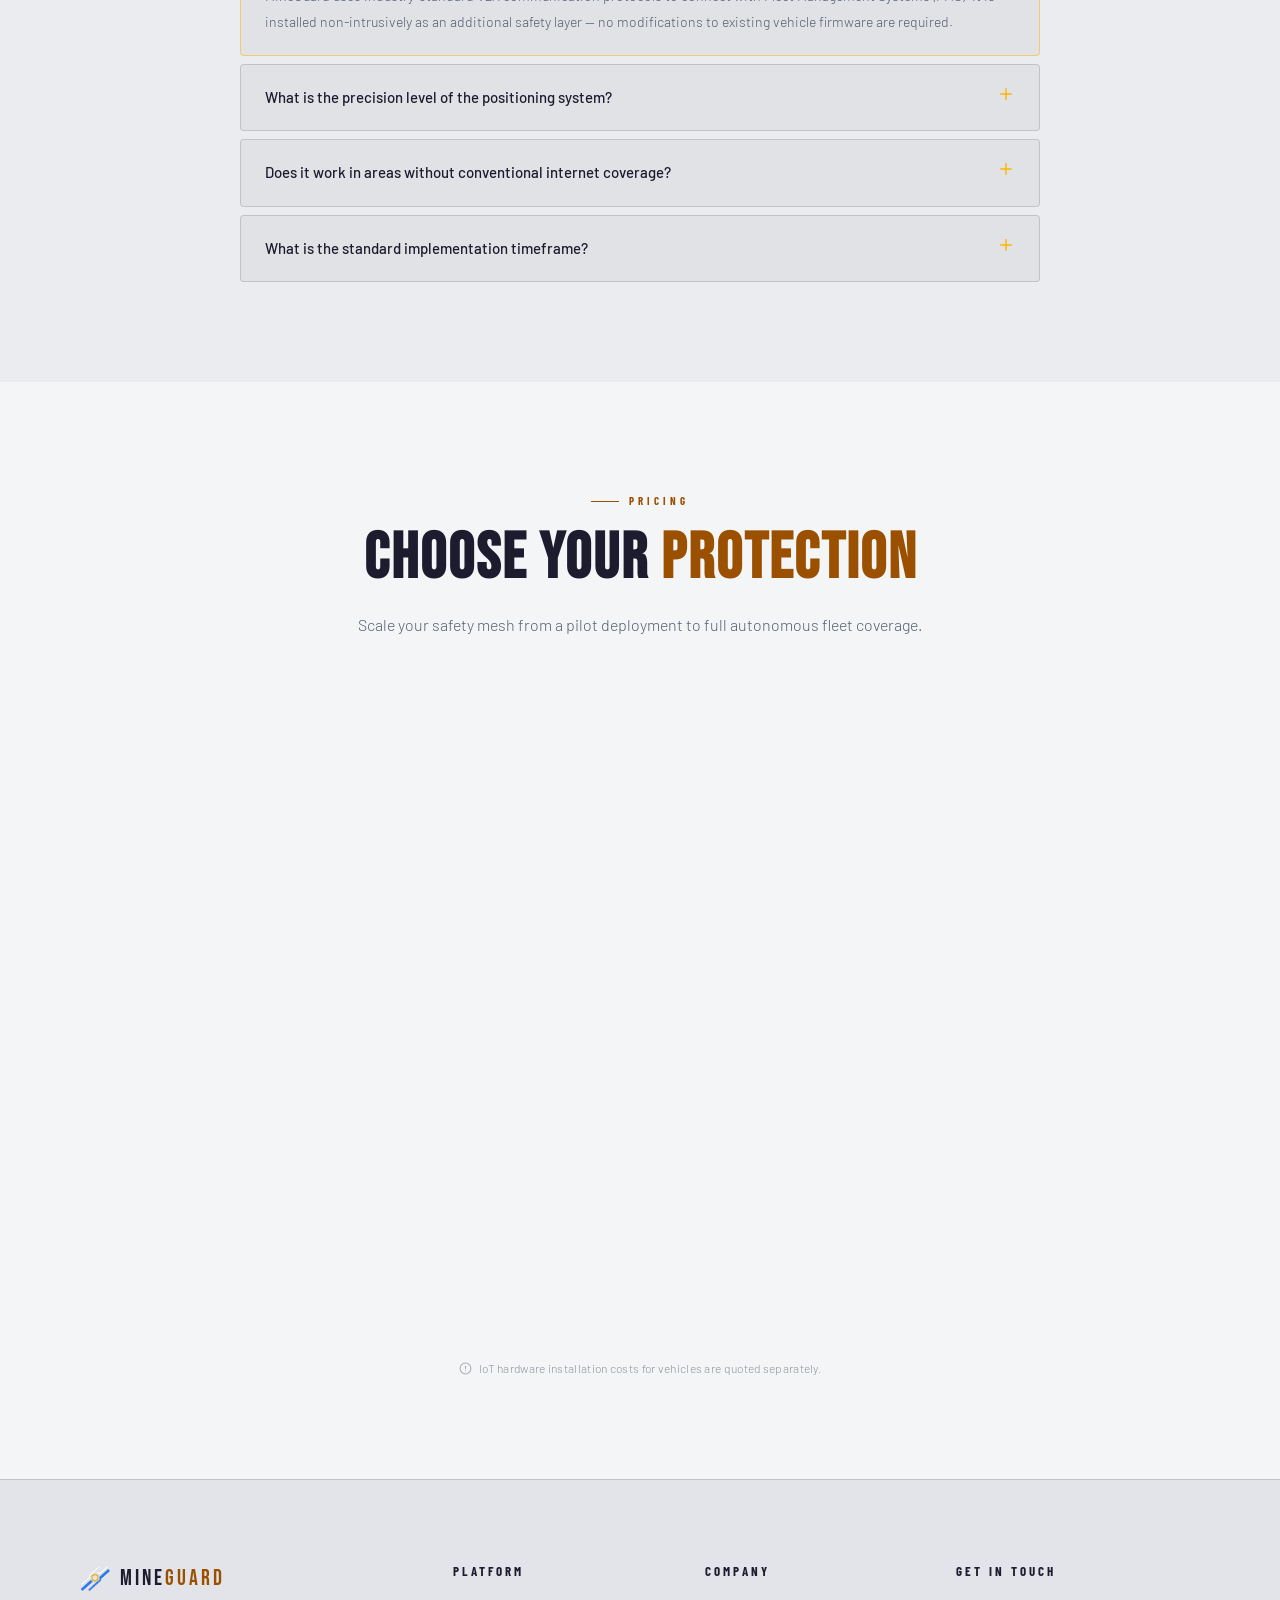
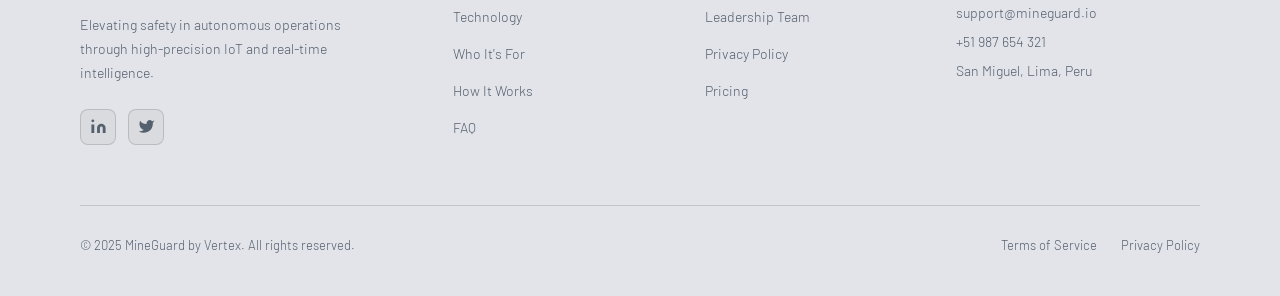
==== commit 49f2805a: "fix: change link of video about the product and light theme and default language" ====
--- a/index.html
+++ b/index.html
@@ -1,8 +1,13 @@
 <!DOCTYPE html>
-<html lang="en">
+<html lang="en" data-theme="light">
 
 <head>
   <meta charset="UTF-8">
+  <script>
+    (function () {
+      document.documentElement.setAttribute('data-theme', 'light');
+    })();
+  </script>
   <meta http-equiv="X-UA-Compatible" content="IE=edge">
   <meta name="viewport" content="width=device-width, initial-scale=1.0">
   <title>MineGuard — Digital Safety Mesh</title>
@@ -711,8 +716,8 @@
         </div>
       </div>
       <div class="pvw-video-area">
-        <div class="video-facade" data-video-id="miKJylB6lu0">
-          <img class="vf-thumbnail" src="https://img.youtube.com/vi/miKJylB6lu0/maxresdefault.jpg"
+        <div class="video-facade" data-video-id="YuU5bkx0RCE">
+          <img class="vf-thumbnail" src="https://img.youtube.com/vi/YuU5bkx0RCE/maxresdefault.jpg"
             alt="MineGuard Product Demo" loading="lazy">
           <div class="vf-overlay"></div>
           <button class="vf-play-btn" aria-label="Play demo video">
--- a/style.css
+++ b/style.css
@@ -2819,9 +2819,9 @@
   --surface2: rgba(0, 0, 0, 0.07);
   --glass: rgba(244, 245, 247, 0.85);
   --white: #1C1C2E;
-  --text: #344054;
-  --muted: #667085;
-  --border: rgba(0, 0, 0, 0.1);
+  --text: #2A3542;
+  --muted: #55606F;
+  --border: rgba(0, 0, 0, 0.14);
   --border-y: rgba(252, 181, 2, 0.5);
   --border-b: rgba(37, 120, 244, 0.4);
 }
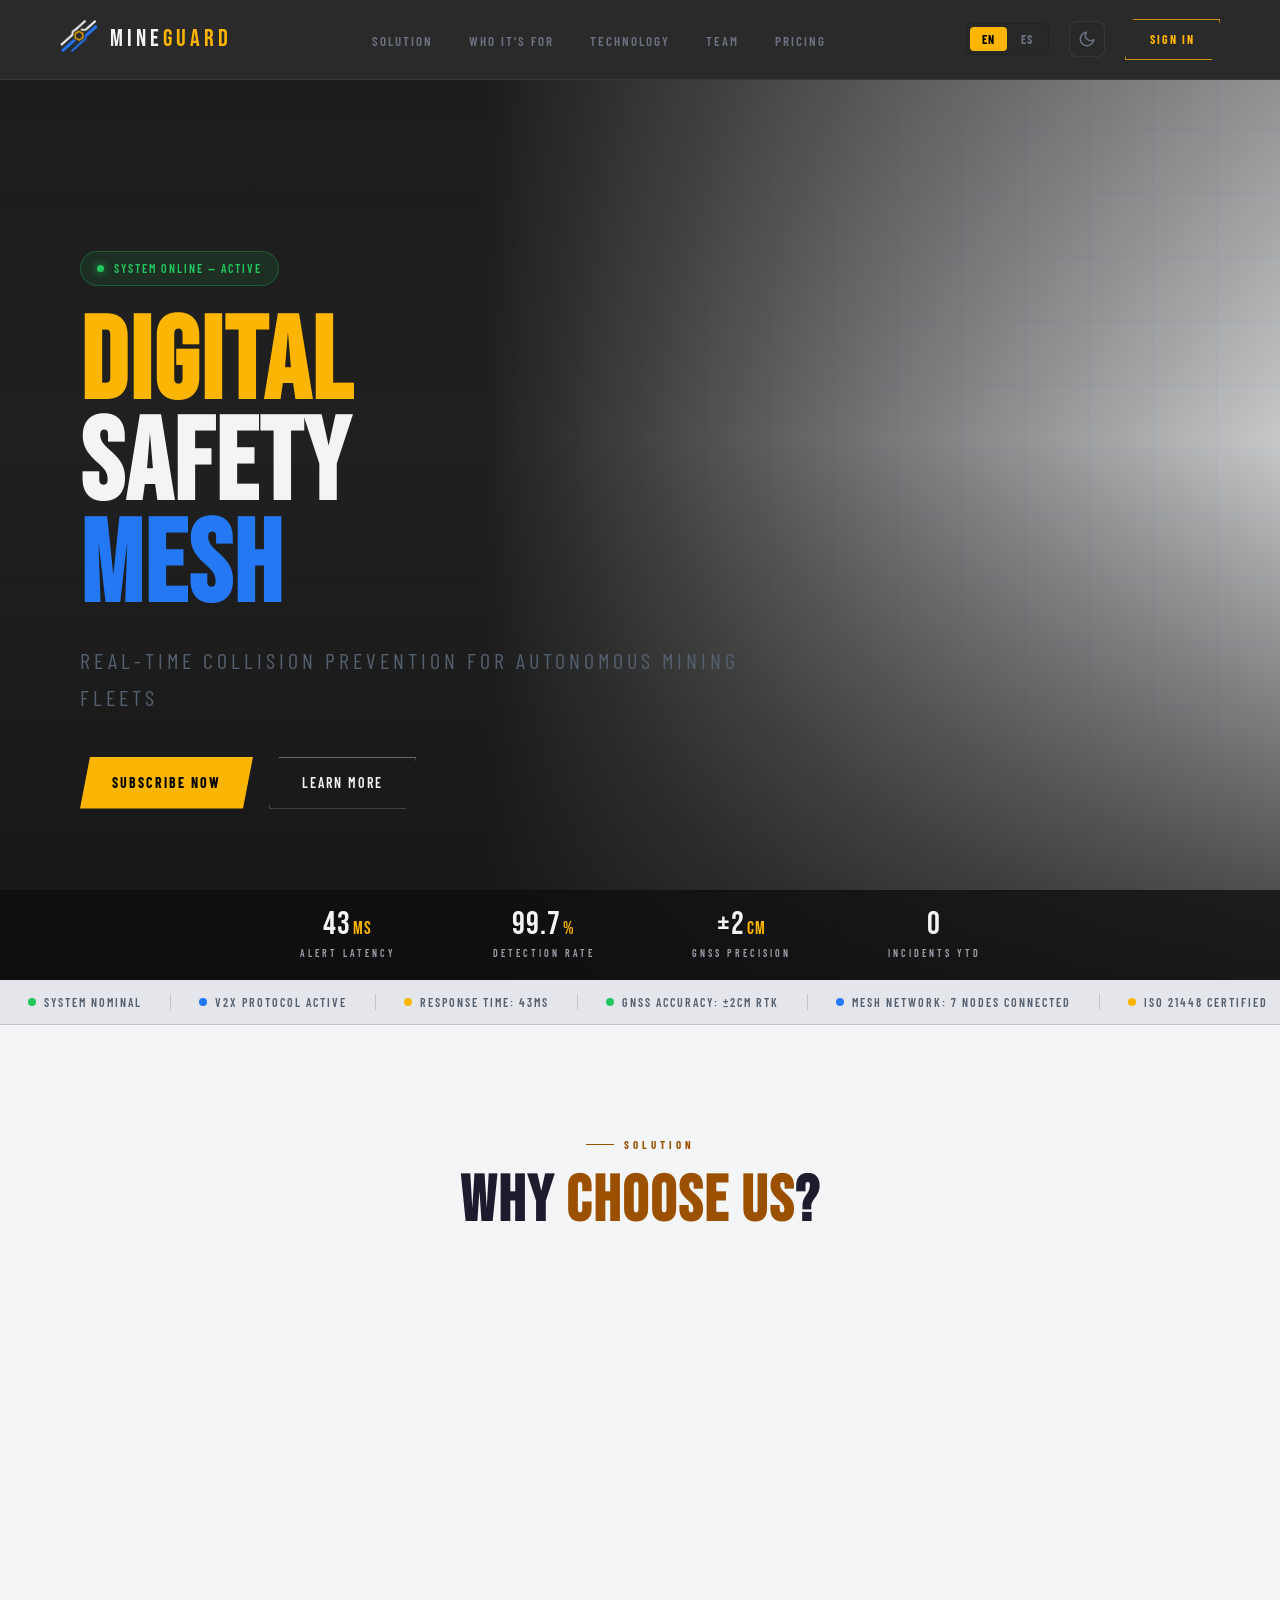
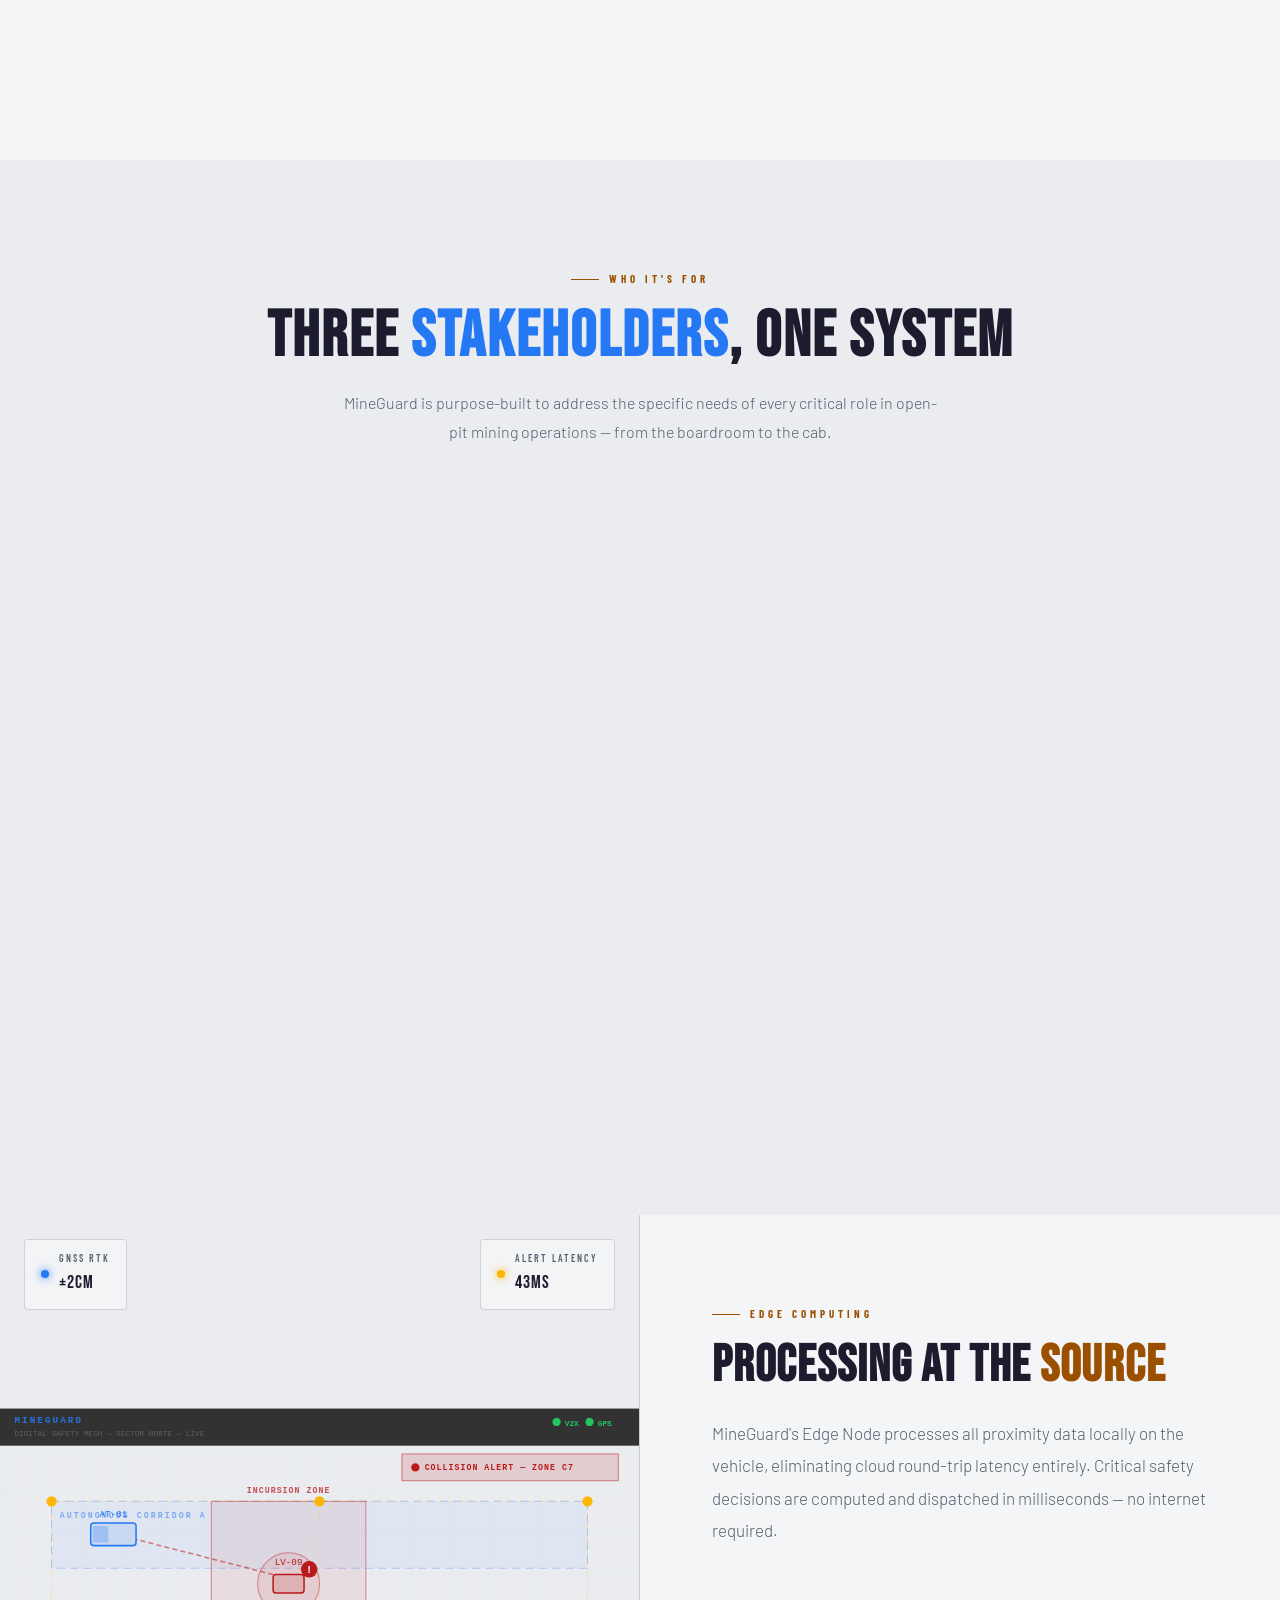
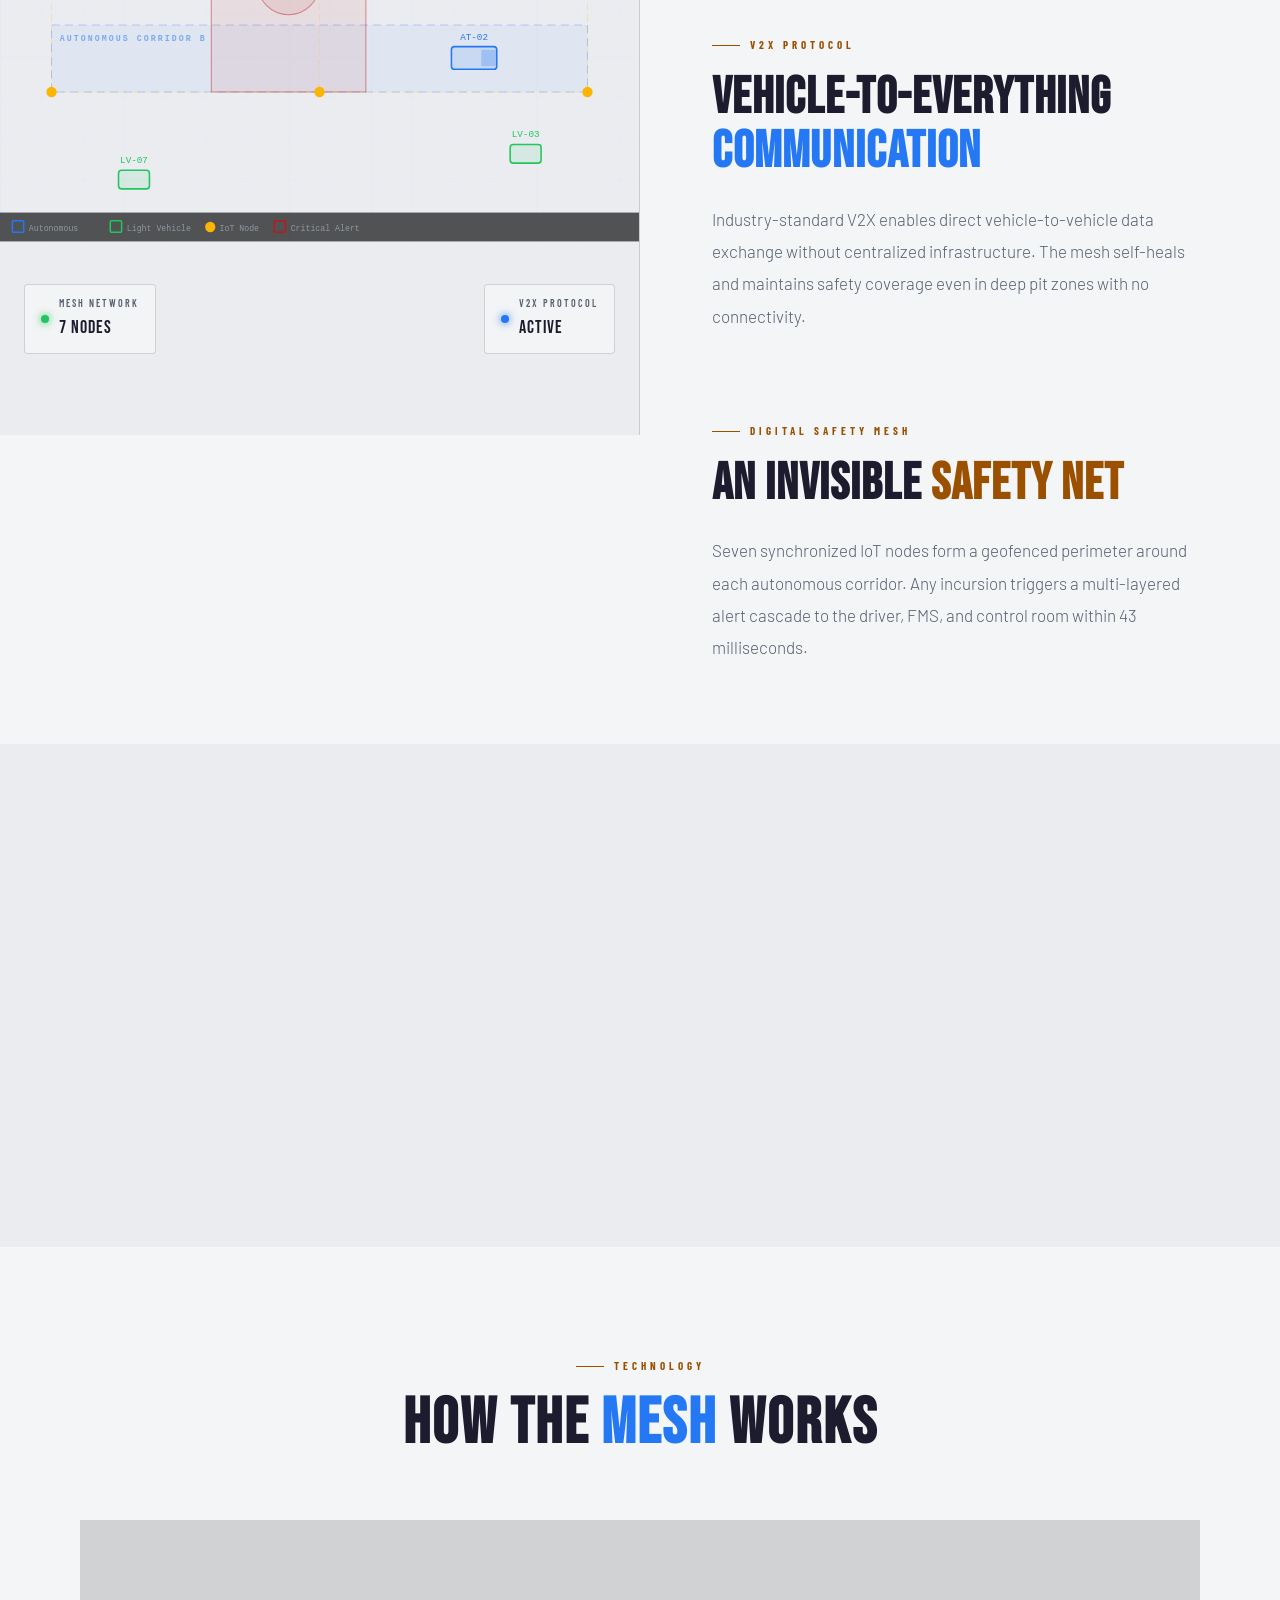
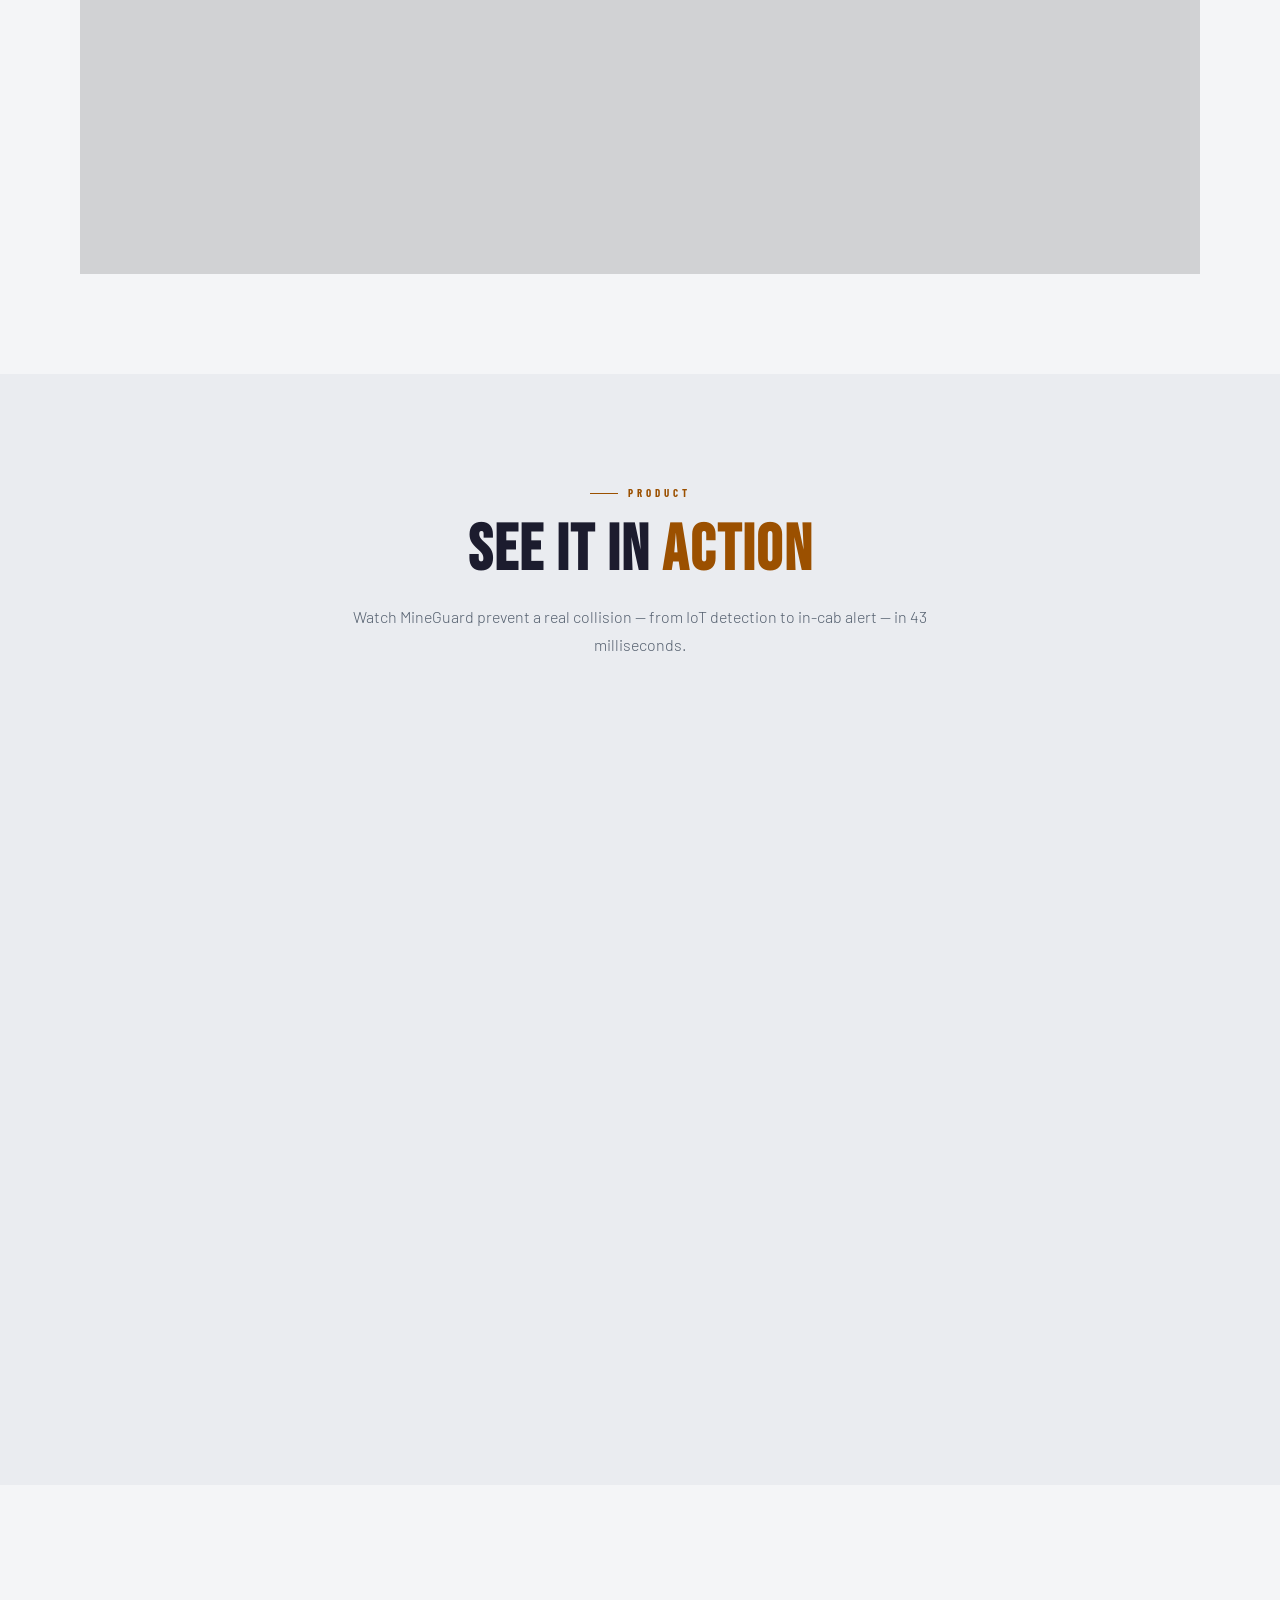
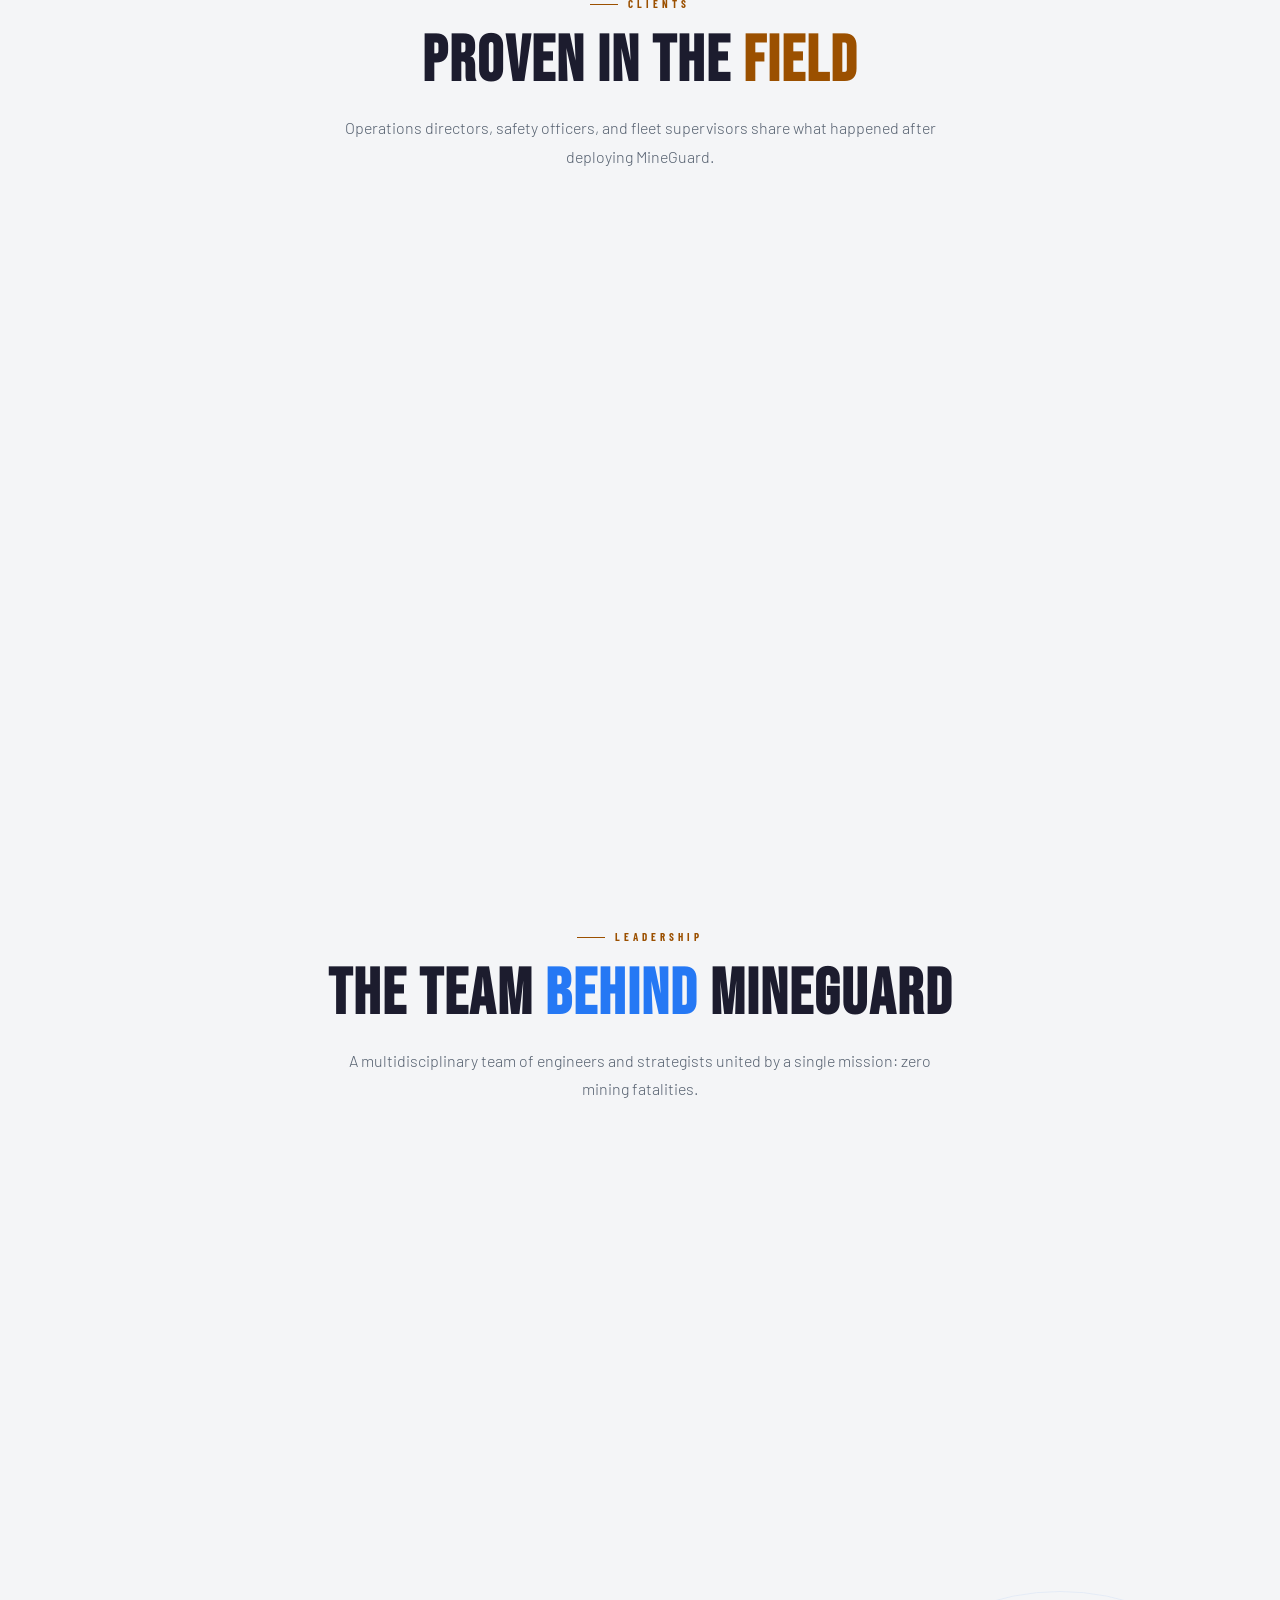
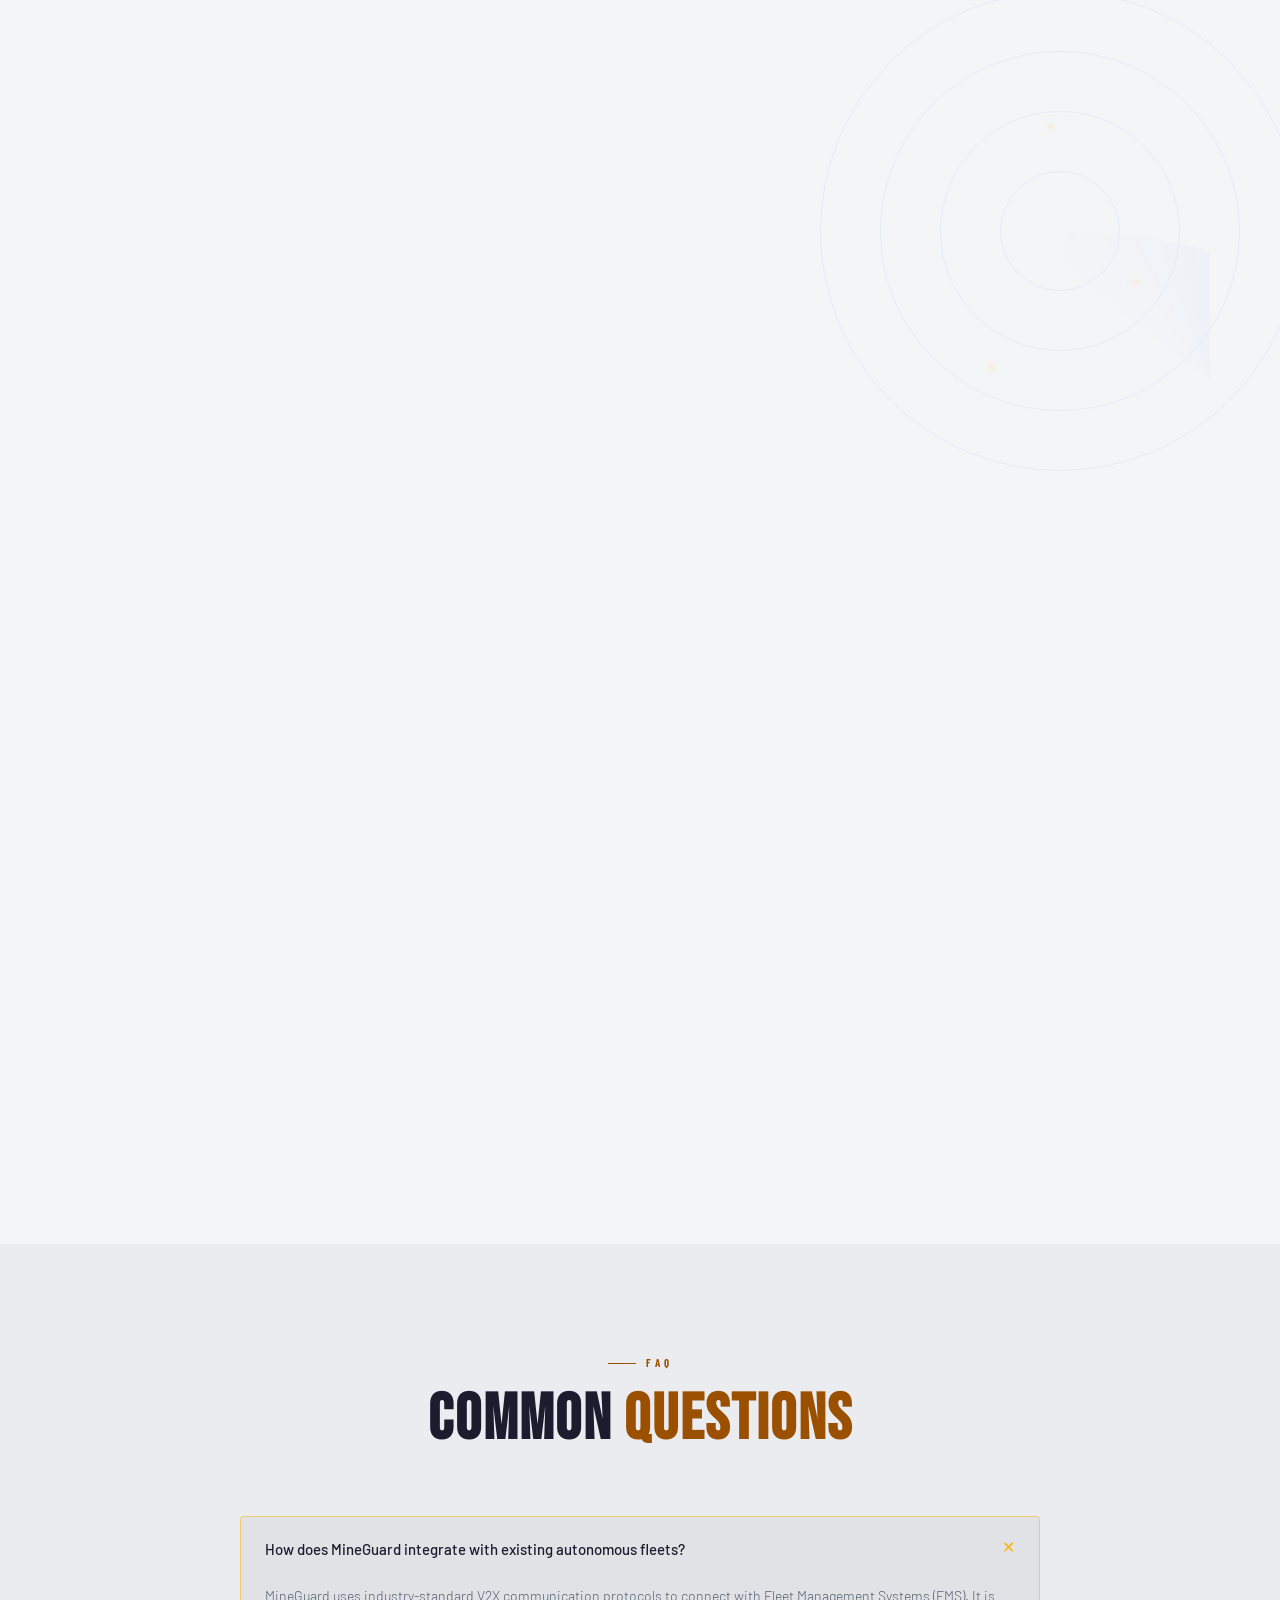
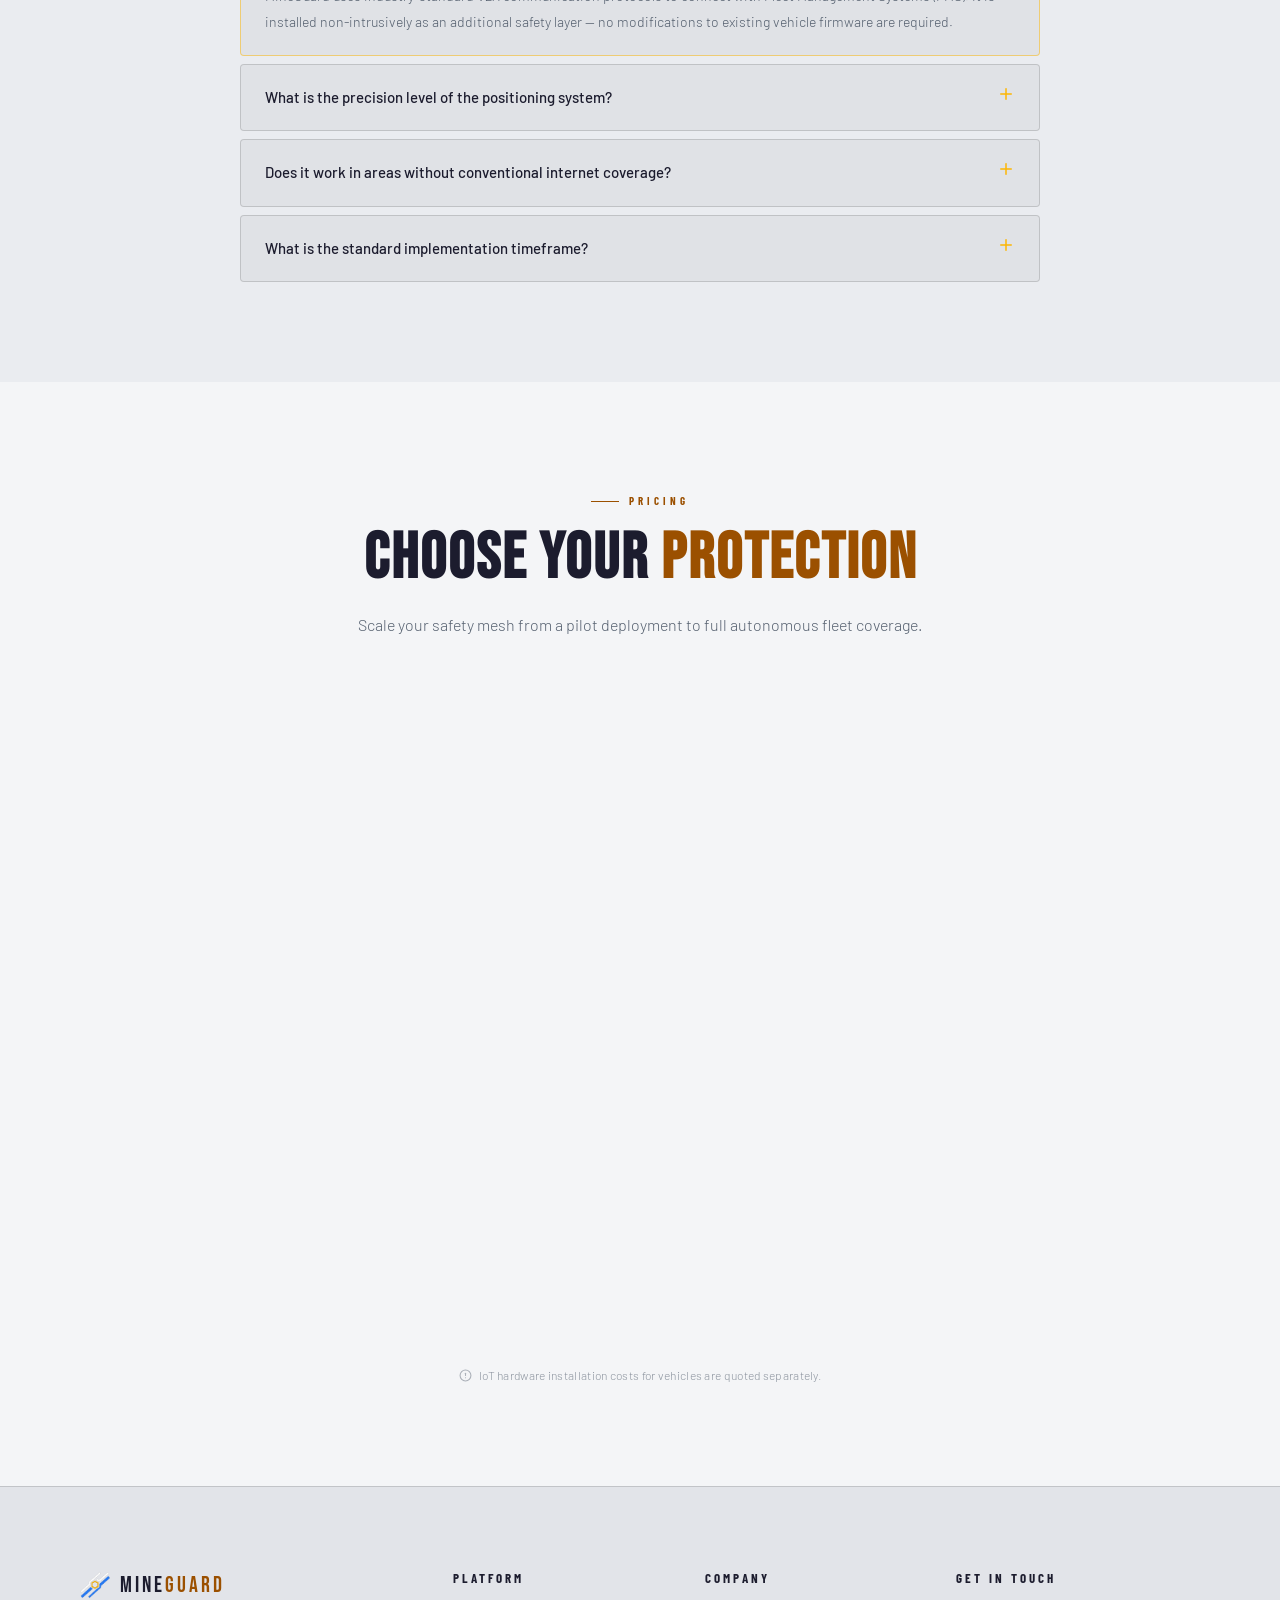
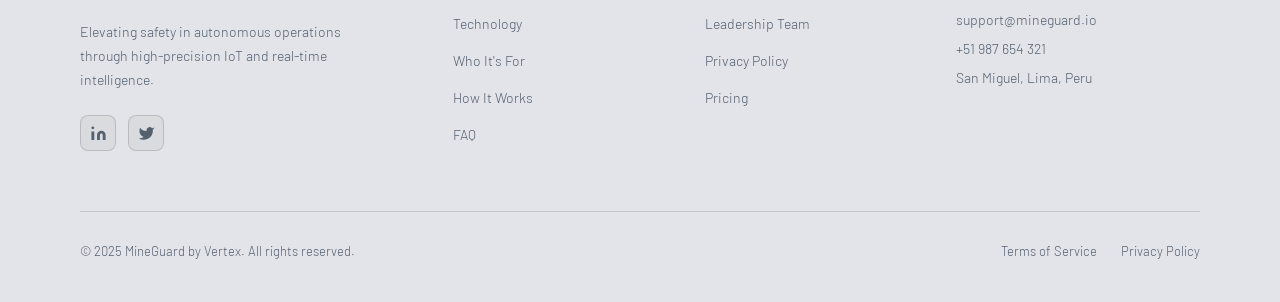
==== commit ced53728: "fix: elimante register companies funtion" ====
--- a/index.html
+++ b/index.html
@@ -84,7 +84,7 @@
       <p class="hero-subtitle" data-section="banner" data-value="subtitle">Real-time collision prevention for autonomous
         mining fleets</p>
       <div class="hero-actions">
-        <button class="btn-primary" id="hero-cta" onclick="openRegistrationModal()" data-section="banner" data-value="cta">Request a Demo</button>
+        <a class="btn-primary" id="hero-cta" href="https://mineguard-iot.netlify.app/iam/sign-in" data-section="banner" data-value="cta">Subscribe Now</a>
         <a href="#solution" class="btn-ghost" data-section="banner" data-value="ghost-cta">Learn More</a>
       </div>
     </div>
@@ -1166,9 +1166,9 @@
             <span data-section="subscription" data-value="p1-f5">Dashboard de monitoreo básico</span>
           </li>
         </ul>
-        <button class="btn-ghost btn-full pgc-cta"
-          onclick="openRegistrationModal('starter')"
-          data-section="subscription" data-value="p1-cta">Iniciar Piloto</button>
+        <a class="btn-ghost btn-full pgc-cta"
+          href="https://mineguard-iot.netlify.app/iam/sign-in"
+          data-section="subscription" data-value="p1-cta">Iniciar Piloto</a>
       </div>
 
       <!-- Card 2: Control Operacional -->
@@ -1244,9 +1244,9 @@
             <span data-section="subscription" data-value="p2-f5">Reportes exportables e historial (30 días)</span>
           </li>
         </ul>
-        <button class="btn-primary btn-full pgc-cta"
-          onclick="openRegistrationModal('standard')"
-          data-section="subscription" data-value="p2-cta">Proteger mi Operación</button>
+        <a class="btn-primary btn-full pgc-cta"
+          href="https://mineguard-iot.netlify.app/iam/sign-in"
+          data-section="subscription" data-value="p2-cta">Proteger mi Operación</a>
       </div>
 
       <!-- Card 3: Ecosistema Autónomo -->
@@ -1318,9 +1318,9 @@
               data-section="subscription" data-value="p3-f5">Insights automatizados y predictivos</span>
           </li>
         </ul>
-        <button class="btn-ghost btn-full pgc-cta pgc-cta--enterprise"
-          onclick="openRegistrationModal('enterprise')"
-          data-section="subscription" data-value="p3-cta">Consultar Integración</button>
+        <a class="btn-ghost btn-full pgc-cta pgc-cta--enterprise"
+          href="https://mineguard-iot.netlify.app/iam/sign-in"
+          data-section="subscription" data-value="p3-cta">Consultar Integración</a>
       </div>
 
     </div>
@@ -1397,130 +1397,6 @@
     </div>
   </footer>
 
-  <!-- ══ COMPANY REGISTRATION MODAL ══════════════════ -->
-  <div id="reg-modal" class="reg-overlay" aria-hidden="true" role="dialog" aria-modal="true" aria-labelledby="reg-modal-title">
-    <div class="reg-panel">
-
-      <!-- Close -->
-      <button class="reg-close" id="reg-close">
-        <svg width="18" height="18" viewBox="0 0 24 24" fill="none" stroke="currentColor" stroke-width="2" stroke-linecap="round">
-          <line x1="18" y1="6" x2="6" y2="18"/><line x1="6" y1="6" x2="18" y2="18"/>
-        </svg>
-      </button>
-
-      <!-- Header -->
-      <div class="reg-header">
-        <div class="reg-icon-wrap">
-          <svg width="26" height="26" viewBox="0 0 24 24" fill="none" stroke="#FCB502" stroke-width="1.5" stroke-linecap="round" stroke-linejoin="round">
-            <path d="M3 9l9-7 9 7v11a2 2 0 01-2 2H5a2 2 0 01-2-2z"/>
-            <polyline points="9 22 9 12 15 12 15 22"/>
-          </svg>
-        </div>
-        <div class="reg-tag" data-section="register" data-value="tag">Enterprise Registration</div>
-        <h2 class="reg-title" id="reg-modal-title" data-section="register" data-value="title">Register Your Company</h2>
-        <p class="reg-subtitle" data-section="register" data-value="subtitle">Join MineGuard's enterprise network.</p>
-      </div>
-
-      <!-- Form -->
-      <form id="reg-form" class="reg-form" novalidate>
-
-        <!-- ── SECTION 1: Operation Assessment ───────── -->
-        <div class="reg-section-divider">
-          <span class="reg-section-label" data-section="register" data-value="assess-section">Operation Assessment</span>
-        </div>
-
-        <!-- Fleet Size Slider -->
-        <div class="reg-field reg-field--calc">
-          <div class="reg-calc-header">
-            <label class="reg-label" for="reg-fleet-size" data-section="register" data-value="fleet-size-label">Vehicles / Sensors</label>
-            <span class="reg-calc-val" id="fleet-size-display">25</span>
-          </div>
-          <input class="reg-slider" type="range" id="reg-fleet-size" min="1" max="500" value="25" step="1">
-          <div class="reg-slider-ticks">
-            <span>1</span><span>125</span><span>250</span><span>375</span><span>500</span>
-          </div>
-        </div>
-
-        <!-- Operator Count -->
-        <div class="reg-field reg-field--calc">
-          <div class="reg-calc-header">
-            <label class="reg-label" for="reg-operator-count" data-section="register" data-value="operator-count-label">Operators per Shift</label>
-            <span class="reg-calc-val" id="operator-count-display">10</span>
-          </div>
-          <input class="reg-slider" type="range" id="reg-operator-count" min="1" max="200" value="10" step="1">
-          <div class="reg-slider-ticks">
-            <span>1</span><span>50</span><span>100</span><span>150</span><span>200</span>
-          </div>
-        </div>
-
-        <!-- Recommended Plan Card -->
-        <div class="reg-rec-card" id="reg-rec-card" data-plan="starter">
-          <div class="reg-rec-left">
-            <div class="reg-rec-icon" id="reg-rec-icon">
-              <svg width="18" height="18" viewBox="0 0 24 24" fill="none" stroke="currentColor" stroke-width="1.5" stroke-linecap="round" stroke-linejoin="round">
-                <path d="M12 2l3.09 6.26L22 9.27l-5 4.87 1.18 6.88L12 17.77l-6.18 3.25L7 14.14 2 9.27l6.91-1.01L12 2z"/>
-              </svg>
-            </div>
-            <div>
-              <p class="reg-rec-label" data-section="register" data-value="rec-label">Recommended Plan</p>
-              <p class="reg-rec-name" id="reg-rec-name">Malla Preventiva</p>
-            </div>
-          </div>
-          <div class="reg-rec-right">
-            <span class="reg-rec-price" id="reg-rec-price">$250<small>/mo</small></span>
-          </div>
-        </div>
-
-        <!-- ── SECTION 2: Company Info ────────────────── -->
-        <div class="reg-section-divider">
-          <span class="reg-section-label" data-section="register" data-value="info-section">Company Information</span>
-        </div>
-
-        <div class="reg-field">
-          <label class="reg-label" for="reg-company-name" data-section="register" data-value="company-name-label">Company Name</label>
-          <input class="reg-input" type="text" id="reg-company-name" autocomplete="organization" data-section-ph="register" data-value-ph="company-name-placeholder">
-          <span class="reg-err" id="err-company-name" aria-live="polite"></span>
-        </div>
-
-        <div class="reg-field">
-          <label class="reg-label" for="reg-admin-name" data-section="register" data-value="admin-name-label">Admin Full Name</label>
-          <input class="reg-input" type="text" id="reg-admin-name" autocomplete="name" data-section-ph="register" data-value-ph="admin-name-placeholder">
-          <span class="reg-err" id="err-admin-name" aria-live="polite"></span>
-        </div>
-
-        <div class="reg-field">
-          <label class="reg-label" for="reg-admin-email" data-section="register" data-value="admin-email-label">Admin Email</label>
-          <input class="reg-input" type="email" id="reg-admin-email" autocomplete="email" data-section-ph="register" data-value-ph="admin-email-placeholder">
-          <span class="reg-err" id="err-admin-email" aria-live="polite"></span>
-        </div>
-
-        <div class="reg-api-err" id="reg-api-err" aria-live="polite" style="display:none"></div>
-
-        <button type="submit" class="btn-primary btn-full reg-submit" id="reg-submit">
-          <span id="reg-btn-text" data-section="register" data-value="submit">Register Company</span>
-          <span class="reg-spinner" id="reg-spinner" aria-hidden="true"></span>
-        </button>
-
-        <p class="reg-disclaimer" data-section="register" data-value="disclaimer">No credit card required. Our team will reach out within 24h.</p>
-      </form>
-
-      <!-- Success state -->
-      <div class="reg-success" id="reg-success" style="display:none">
-        <div class="reg-success-icon">
-          <svg width="36" height="36" viewBox="0 0 24 24" fill="none" stroke="#22C55E" stroke-width="2" stroke-linecap="round" stroke-linejoin="round">
-            <path d="M22 11.08V12a10 10 0 11-5.93-9.14"/>
-            <polyline points="22 4 12 14.01 9 11.01"/>
-          </svg>
-        </div>
-        <h3 class="reg-success-title" data-section="register" data-value="success-title">Registration Successful</h3>
-        <p class="reg-success-msg" data-section="register" data-value="success-msg">Your company has been registered.</p>
-        <button class="btn-ghost reg-success-close" id="reg-success-close" data-section="register" data-value="success-close">Close</button>
-      </div>
-
-    </div>
-  </div>
-  <!-- ════════════════════════════════════════════════ -->
-
   <script src="https://cdnjs.cloudflare.com/ajax/libs/gsap/3.12.2/gsap.min.js"></script>
   <script src="https://cdnjs.cloudflare.com/ajax/libs/gsap/3.12.2/ScrollTrigger.min.js"></script>
   <script src="main.js"></script>
--- a/style.css
+++ b/style.css
@@ -3309,527 +3309,8 @@
   user-select: none;
 }
 
-/* ══════════════════════════════════════════════════
-   COMPANY REGISTRATION MODAL
-══════════════════════════════════════════════════ */
-
-/* Overlay */
-.reg-overlay {
-  position: fixed;
-  inset: 0;
-  z-index: 9000;
-  display: flex;
-  align-items: center;
-  justify-content: center;
-  padding: 20px;
-  background: rgba(0, 0, 0, 0.75);
-  backdrop-filter: blur(6px);
-  opacity: 0;
-  pointer-events: none;
-  transition: opacity 0.3s ease;
-}
-
-.reg-overlay.is-open {
-  opacity: 1;
-  pointer-events: all;
-}
-
-/* Panel */
-.reg-panel {
-  position: relative;
-  width: 100%;
-  max-width: 500px;
-  background: #1a1a1a;
-  border: 1px solid rgba(252, 181, 2, 0.2);
-  padding: 40px 40px 36px;
-  transform: translateY(24px) scale(0.97);
-  transition: transform 0.32s cubic-bezier(0.22, 1, 0.36, 1);
-  max-height: 90vh;
-  overflow-y: auto;
-  scrollbar-width: thin;
-  scrollbar-color: rgba(252, 181, 2, 0.3) transparent;
-}
-
-.reg-overlay.is-open .reg-panel {
-  transform: translateY(0) scale(1);
-}
-
-/* Top accent line */
-.reg-panel::before {
-  content: '';
-  position: absolute;
-  top: 0;
-  left: 0;
-  right: 0;
-  height: 2px;
-  background: linear-gradient(90deg, var(--yellow), transparent);
-}
-
-/* Close button */
-.reg-close {
-  position: absolute;
-  top: 16px;
-  right: 16px;
-  background: none;
-  border: 1px solid var(--border);
-  color: var(--muted);
-  width: 32px;
-  height: 32px;
-  display: flex;
-  align-items: center;
-  justify-content: center;
-  cursor: pointer;
-  transition: border-color 0.2s, color 0.2s;
-}
-
-.reg-close:hover {
-  border-color: var(--yellow);
-  color: var(--yellow);
-}
-
-/* Header */
-.reg-header {
-  text-align: center;
-  margin-bottom: 28px;
-}
-
-.reg-icon-wrap {
-  display: inline-flex;
-  align-items: center;
-  justify-content: center;
-  width: 56px;
-  height: 56px;
-  background: var(--yellow-dim);
-  border: 1px solid rgba(252, 181, 2, 0.2);
-  margin-bottom: 16px;
-}
-
-.reg-tag {
-  font-family: 'Barlow Condensed', sans-serif;
-  font-size: 10px;
-  font-weight: 700;
-  letter-spacing: 4px;
-  text-transform: uppercase;
-  color: var(--yellow);
-  margin-bottom: 10px;
-}
-
-.reg-tag::before {
-  content: '— ';
-}
-
-.reg-tag::after {
-  content: ' —';
-}
-
-.reg-title {
-  font-family: 'Bebas Neue', sans-serif;
-  font-size: 28px;
-  letter-spacing: 2px;
-  color: var(--white);
-  margin-bottom: 8px;
-}
-
-.reg-subtitle {
-  font-size: 13px;
-  color: var(--muted);
-  line-height: 1.6;
-}
-
-/* Plan badge */
-.reg-plan-badge {
-  display: flex;
-  align-items: center;
-  gap: 8px;
-  background: var(--yellow-dim);
-  border: 1px solid rgba(252, 181, 2, 0.2);
-  padding: 8px 14px;
-  font-size: 12px;
-  color: var(--yellow);
-  margin-bottom: 24px;
-  font-family: 'Barlow Condensed', sans-serif;
-  letter-spacing: 1px;
-}
-
-.reg-plan-badge strong {
-  font-weight: 700;
-  text-transform: uppercase;
-}
-
-/* Form */
-.reg-form {
-  display: flex;
-  flex-direction: column;
-  gap: 20px;
-}
-
-.reg-field {
-  display: flex;
-  flex-direction: column;
-  gap: 6px;
-}
-
-.reg-label {
-  font-family: 'Barlow Condensed', sans-serif;
-  font-size: 11px;
-  font-weight: 700;
-  letter-spacing: 2px;
-  text-transform: uppercase;
-  color: var(--text);
-}
-
-.reg-input {
-  background: rgba(255, 255, 255, 0.04);
-  border: 1px solid rgba(255, 255, 255, 0.1);
-  color: var(--white);
-  font-family: 'Barlow', sans-serif;
-  font-size: 14px;
-  font-weight: 300;
-  padding: 12px 16px;
-  outline: none;
-  transition: border-color 0.2s, box-shadow 0.2s;
-  width: 100%;
-}
-
-.reg-input::placeholder {
-  color: rgba(107, 114, 128, 0.6);
-}
-
-.reg-input:focus {
-  border-color: rgba(252, 181, 2, 0.5);
-  box-shadow: 0 0 0 3px rgba(252, 181, 2, 0.07);
-}
-
-.reg-input.has-error {
-  border-color: rgba(186, 26, 26, 0.6);
-}
-
-.reg-input.has-error:focus {
-  box-shadow: 0 0 0 3px rgba(186, 26, 26, 0.08);
-}
-
-/* Error messages */
-.reg-err {
-  font-size: 11px;
-  color: #f87171;
-  min-height: 14px;
-  font-family: 'Barlow', sans-serif;
-}
-
-/* API-level error */
-.reg-api-err {
-  background: rgba(186, 26, 26, 0.1);
-  border: 1px solid rgba(186, 26, 26, 0.3);
-  color: #f87171;
-  font-size: 12px;
-  padding: 10px 14px;
-  line-height: 1.5;
-}
-
-/* Submit button states */
-.reg-submit {
-  margin-top: 4px;
-  position: relative;
-  justify-content: center;
-}
-
-.reg-submit:disabled {
-  opacity: 0.65;
-  cursor: not-allowed;
-  transform: none !important;
-}
-
-/* Spinner */
-.reg-spinner {
-  display: none;
-  width: 16px;
-  height: 16px;
-  border: 2px solid rgba(0, 0, 0, 0.3);
-  border-top-color: #000;
-  border-radius: 50%;
-  animation: reg-spin 0.7s linear infinite;
-}
-
-.reg-submit.is-loading .reg-spinner {
-  display: inline-block;
-}
-
-@keyframes reg-spin {
-  to { transform: rotate(360deg); }
-}
-
-/* Success state */
-.reg-success {
-  text-align: center;
-  padding: 20px 0 8px;
-}
-
-.reg-success-icon {
-  display: inline-flex;
-  align-items: center;
-  justify-content: center;
-  width: 72px;
-  height: 72px;
-  background: var(--green-dim);
-  border: 1px solid rgba(34, 197, 94, 0.25);
-  border-radius: 50%;
-  margin-bottom: 20px;
-}
-
-.reg-success-title {
-  font-family: 'Bebas Neue', sans-serif;
-  font-size: 22px;
-  letter-spacing: 2px;
-  color: var(--white);
-  margin-bottom: 12px;
-}
-
-.reg-success-msg {
-  font-size: 13px;
-  color: var(--muted);
-  line-height: 1.7;
-  margin-bottom: 28px;
-}
-
-.reg-success-close {
-  clip-path: none;
-  padding: 10px 32px;
-}
-
-/* Responsive */
-@media (max-width: 540px) {
-  .reg-panel {
-    padding: 32px 24px 28px;
-  }
-
-  .reg-title {
-    font-size: 22px;
-  }
-}
-
-
-/* ══════════════════════════════════════════════════
-   CALCULATOR — sliders + plan card
-══════════════════════════════════════════════════ */
-
-/* Section dividers */
-.reg-section-divider {
-  display: flex;
-  align-items: center;
-  gap: 12px;
-  margin: 4px 0 2px;
-}
-
-.reg-section-divider::before,
-.reg-section-divider::after {
-  content: '';
-  flex: 1;
-  height: 1px;
-  background: var(--border);
-}
-
-.reg-section-label {
-  font-family: 'Barlow Condensed', sans-serif;
-  font-size: 10px;
-  font-weight: 700;
-  letter-spacing: 3px;
-  text-transform: uppercase;
-  color: var(--muted);
-  white-space: nowrap;
-}
-
-/* Calc field row */
-.reg-field--calc {
-  gap: 10px;
-}
-
-.reg-calc-header {
-  display: flex;
-  align-items: center;
-  justify-content: space-between;
-}
-
-.reg-calc-val {
-  font-family: 'Bebas Neue', sans-serif;
-  font-size: 22px;
-  letter-spacing: 1px;
-  color: var(--yellow);
-  min-width: 44px;
-  text-align: right;
-  transition: color 0.2s;
-}
-
-/* Range slider — cross-browser base */
-.reg-slider {
-  -webkit-appearance: none;
-  appearance: none;
-  width: 100%;
-  height: 4px;
-  background: rgba(255, 255, 255, 0.08);
-  outline: none;
-  border-radius: 0;
-  cursor: pointer;
-  position: relative;
-}
-
-.reg-slider::-webkit-slider-thumb {
-  -webkit-appearance: none;
-  appearance: none;
-  width: 18px;
-  height: 18px;
-  background: var(--yellow);
-  cursor: pointer;
-  border: 2px solid #141414;
-  transition: transform 0.15s, box-shadow 0.15s;
-}
-
-.reg-slider::-moz-range-thumb {
-  width: 18px;
-  height: 18px;
-  background: var(--yellow);
-  cursor: pointer;
-  border: 2px solid #141414;
-  border-radius: 0;
-  transition: transform 0.15s, box-shadow 0.15s;
-}
-
-.reg-slider:focus::-webkit-slider-thumb,
-.reg-slider:hover::-webkit-slider-thumb {
-  transform: scale(1.2);
-  box-shadow: 0 0 0 4px rgba(252, 181, 2, 0.15);
-}
-
-.reg-slider:focus::-moz-range-thumb,
-.reg-slider:hover::-moz-range-thumb {
-  transform: scale(1.2);
-  box-shadow: 0 0 0 4px rgba(252, 181, 2, 0.15);
-}
-
-/* Tick marks */
-.reg-slider-ticks {
-  display: flex;
-  justify-content: space-between;
-  font-family: 'Barlow Condensed', sans-serif;
-  font-size: 10px;
-  letter-spacing: 0.5px;
-  color: var(--muted);
-  margin-top: 2px;
-}
-
-/* ── Recommended Plan Card ──────────────────────── */
-.reg-rec-card {
-  display: flex;
-  align-items: center;
-  justify-content: space-between;
-  gap: 12px;
-  padding: 14px 18px;
-  border: 1px solid;
-  transition:
-    border-color 0.4s ease,
-    background 0.4s ease,
-    box-shadow 0.4s ease;
-}
-
-/* plan = starter → silver/gray */
-.reg-rec-card[data-plan="starter"] {
-  background: rgba(156, 163, 175, 0.06);
-  border-color: rgba(156, 163, 175, 0.25);
-  box-shadow: none;
-}
-
-.reg-rec-card[data-plan="starter"] .reg-rec-icon { color: #9ca3af; }
-.reg-rec-card[data-plan="starter"] .reg-rec-name { color: #d1d5db; }
-.reg-rec-card[data-plan="starter"] .reg-rec-price { color: #9ca3af; }
-
-/* plan = standard → blue */
-.reg-rec-card[data-plan="standard"] {
-  background: var(--blue-dim);
-  border-color: rgba(37, 120, 244, 0.3);
-  box-shadow: 0 0 20px rgba(37, 120, 244, 0.1);
-}
-
-.reg-rec-card[data-plan="standard"] .reg-rec-icon { color: var(--blue); }
-.reg-rec-card[data-plan="standard"] .reg-rec-name { color: #93c5fd; }
-.reg-rec-card[data-plan="standard"] .reg-rec-price { color: var(--blue); }
-
-/* plan = enterprise → yellow/gold */
-.reg-rec-card[data-plan="enterprise"] {
-  background: var(--yellow-dim);
-  border-color: rgba(252, 181, 2, 0.35);
-  box-shadow: var(--yellow-glow);
-}
-
-.reg-rec-card[data-plan="enterprise"] .reg-rec-icon { color: var(--yellow); }
-.reg-rec-card[data-plan="enterprise"] .reg-rec-name { color: var(--yellow); }
-.reg-rec-card[data-plan="enterprise"] .reg-rec-price { color: var(--yellow); }
-
-/* Plan card layout */
-.reg-rec-left {
-  display: flex;
-  align-items: center;
-  gap: 12px;
-}
-
-.reg-rec-icon {
-  display: flex;
-  align-items: center;
-  justify-content: center;
-  transition: color 0.4s;
-}
-
-.reg-rec-label {
-  font-family: 'Barlow Condensed', sans-serif;
-  font-size: 9px;
-  font-weight: 700;
-  letter-spacing: 3px;
-  text-transform: uppercase;
-  color: var(--muted);
-  margin-bottom: 2px;
-}
-
-.reg-rec-name {
-  font-family: 'Bebas Neue', sans-serif;
-  font-size: 16px;
-  letter-spacing: 1.5px;
-  transition: color 0.4s;
-}
-
-.reg-rec-price {
-  font-family: 'Bebas Neue', sans-serif;
-  font-size: 22px;
-  letter-spacing: 1px;
-  transition: color 0.4s;
-  white-space: nowrap;
-}
-
-.reg-rec-price small {
-  font-size: 12px;
-  font-family: 'Barlow', sans-serif;
-  font-weight: 300;
-  letter-spacing: 0;
-  opacity: 0.65;
-  margin-left: 2px;
-}
-
-/* Pop animation on plan change */
-@keyframes plan-pop {
-  0%   { transform: scale(1); }
-  40%  { transform: scale(1.025); }
-  100% { transform: scale(1); }
-}
-
-.reg-rec-card.plan-pop {
-  animation: plan-pop 0.35s cubic-bezier(0.34, 1.56, 0.64, 1) forwards;
-}
-
-/* Disclaimer line */
-.reg-disclaimer {
-  text-align: center;
-  font-size: 11px;
-  color: var(--muted);
-  line-height: 1.5;
-  margin-top: -4px;
-}
+/* Registro empresarial migrado al app web (ver docs/register-company-feature.md).
+   Estilos .reg-* eliminados al convertir la landing en página estática. */
 
 /* ══════════════════════════════════════════════════
    TESTIMONIALS CAROUSEL
